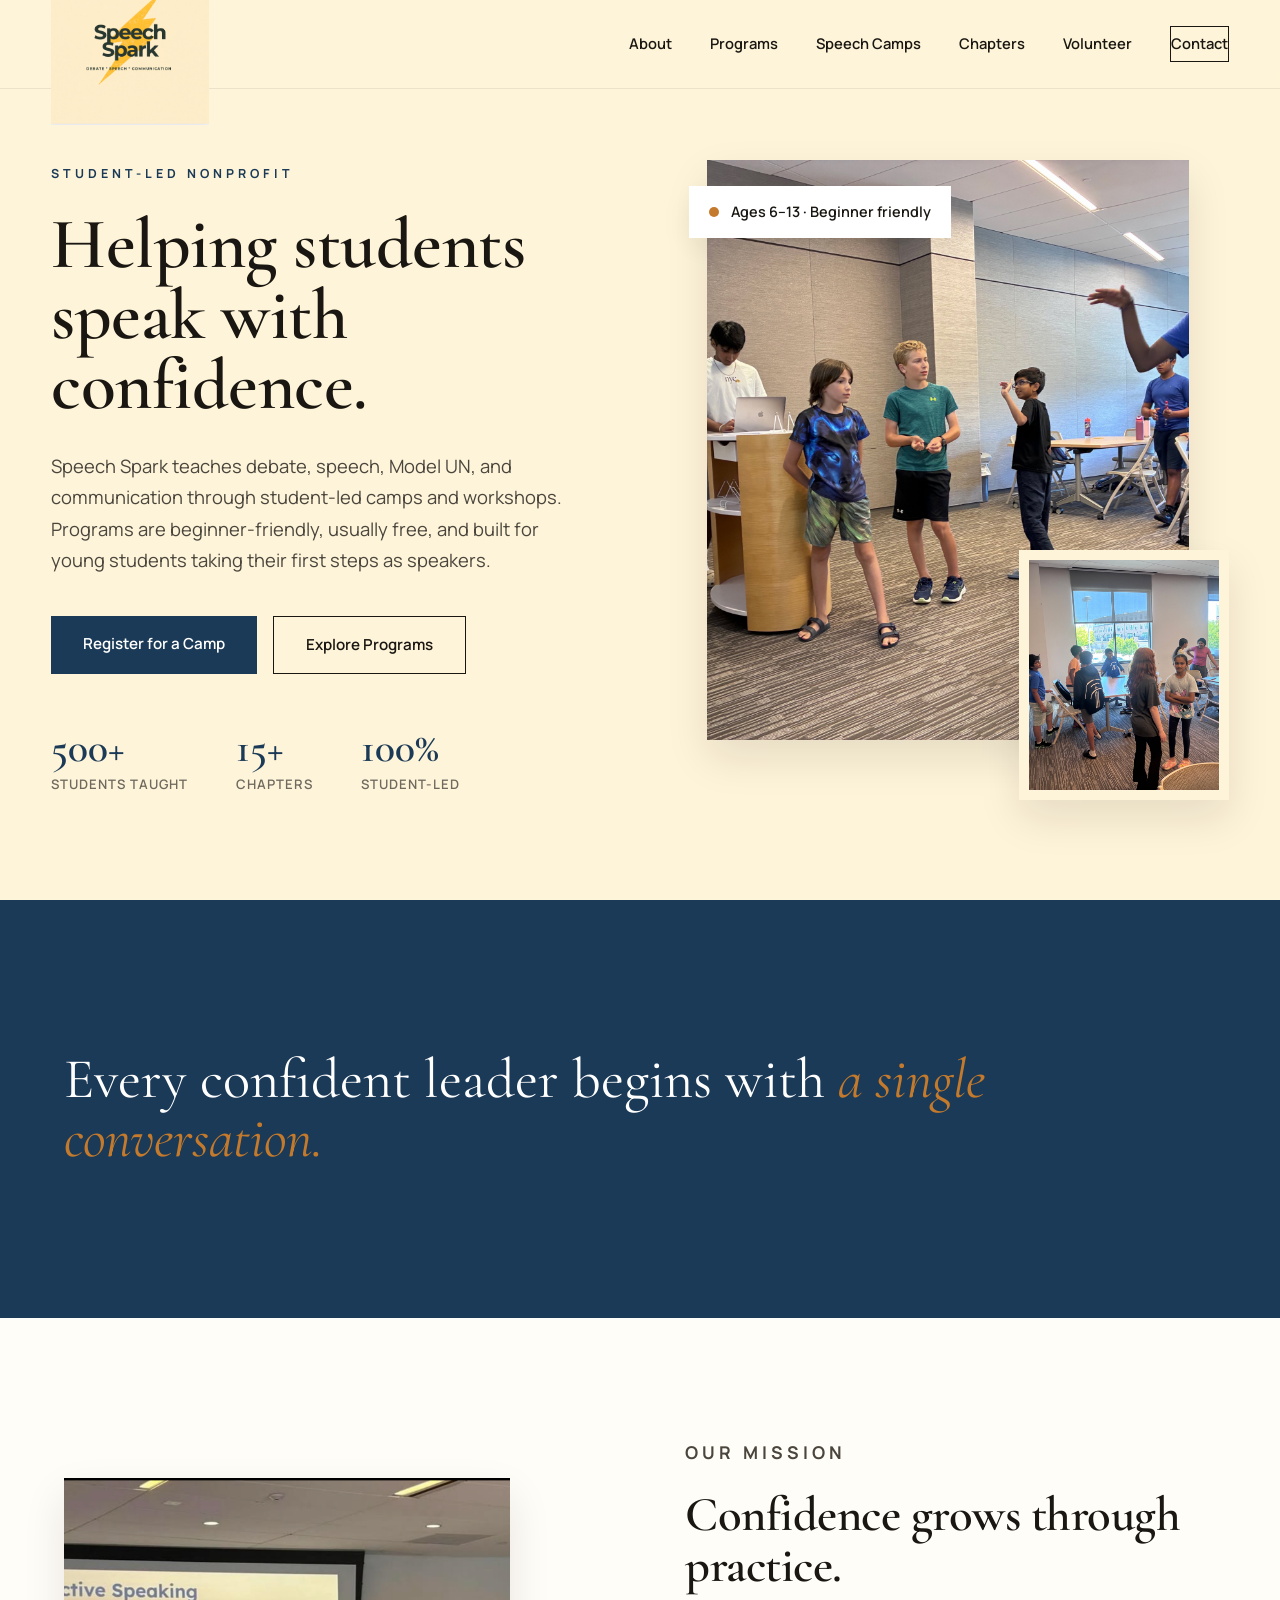
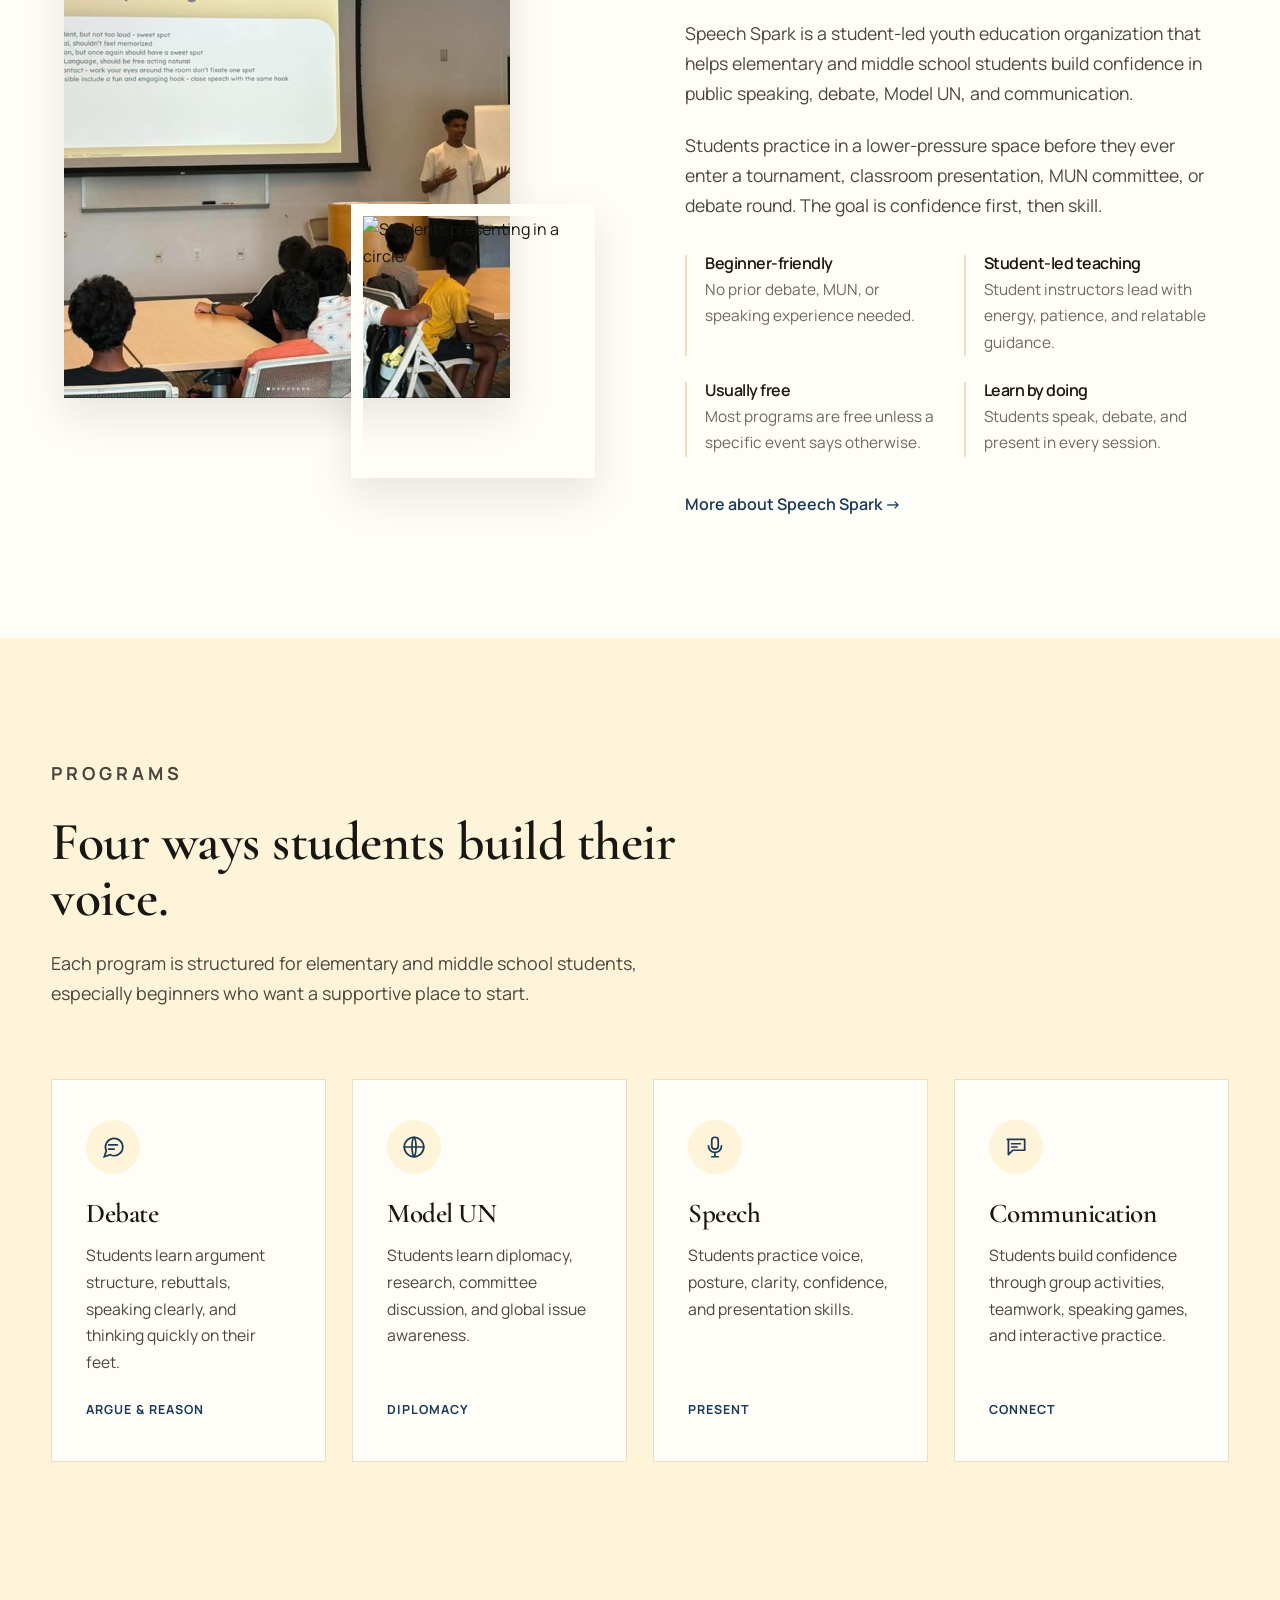
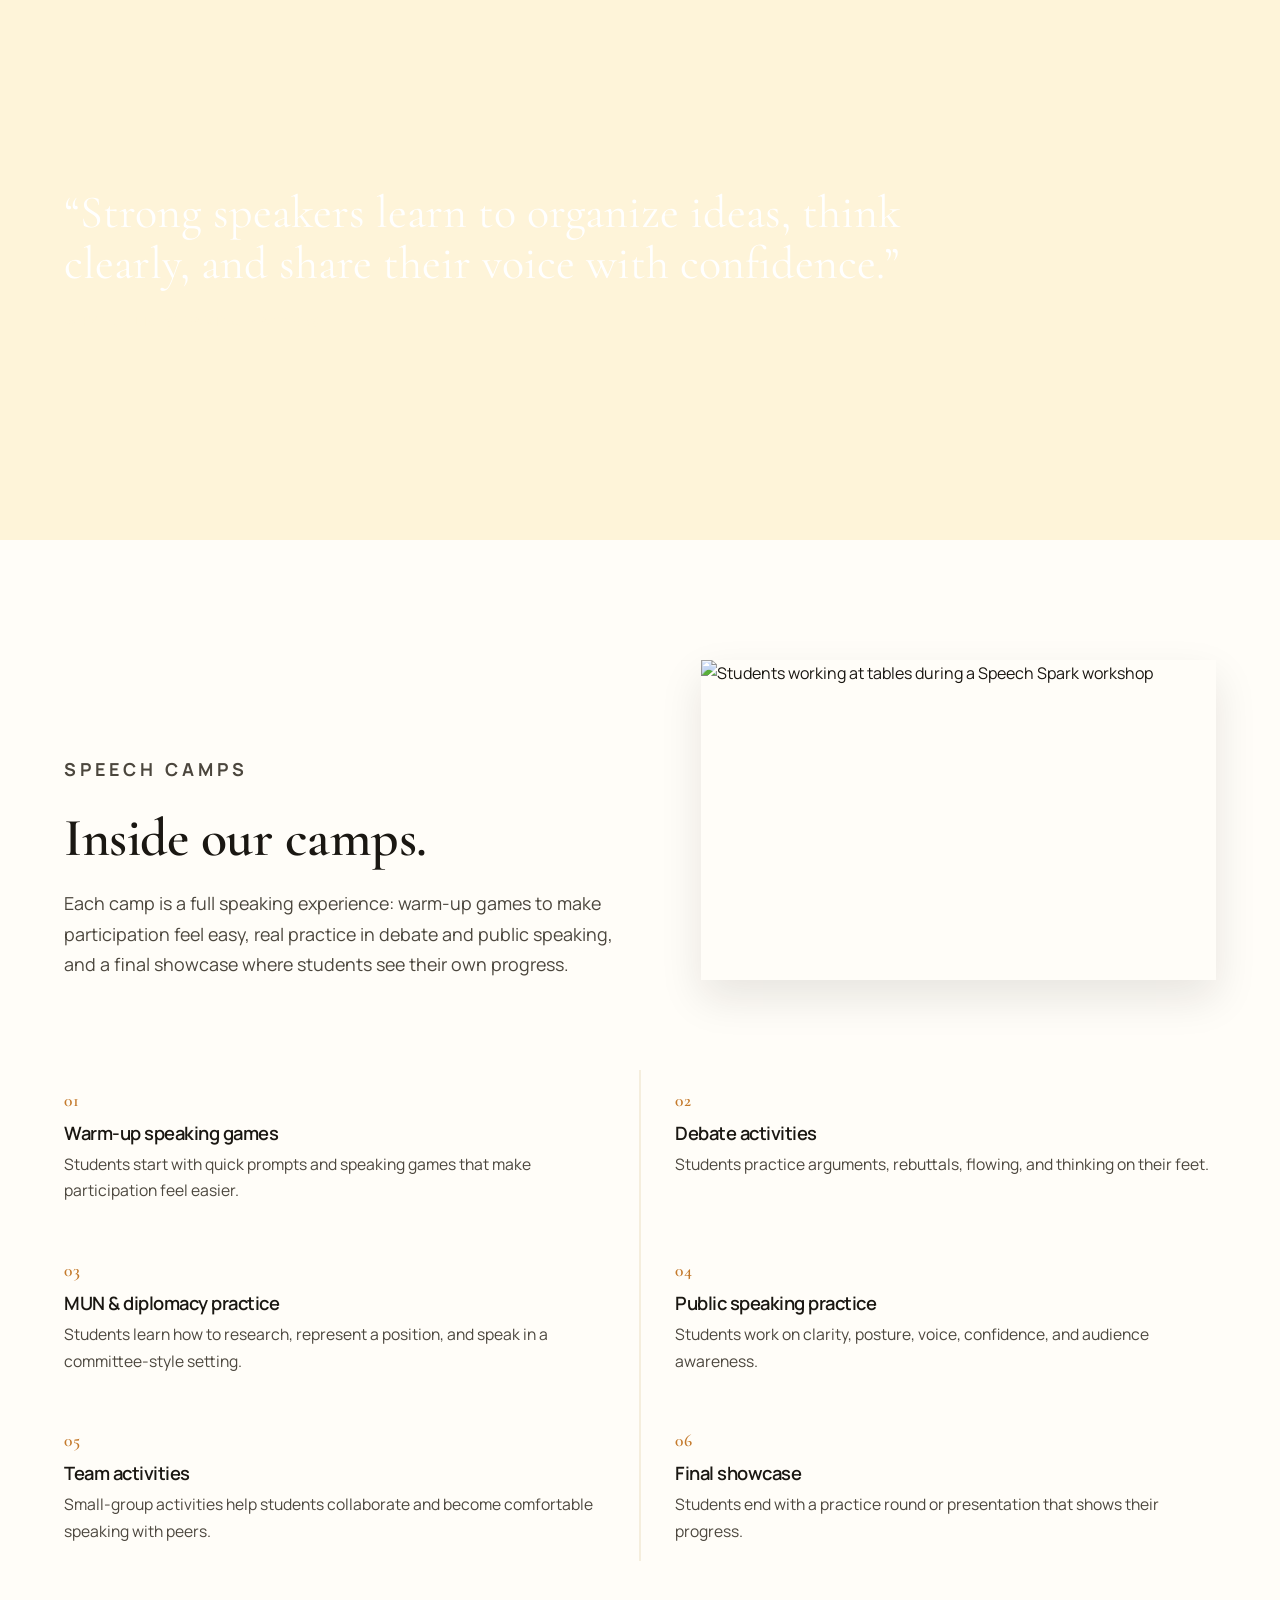
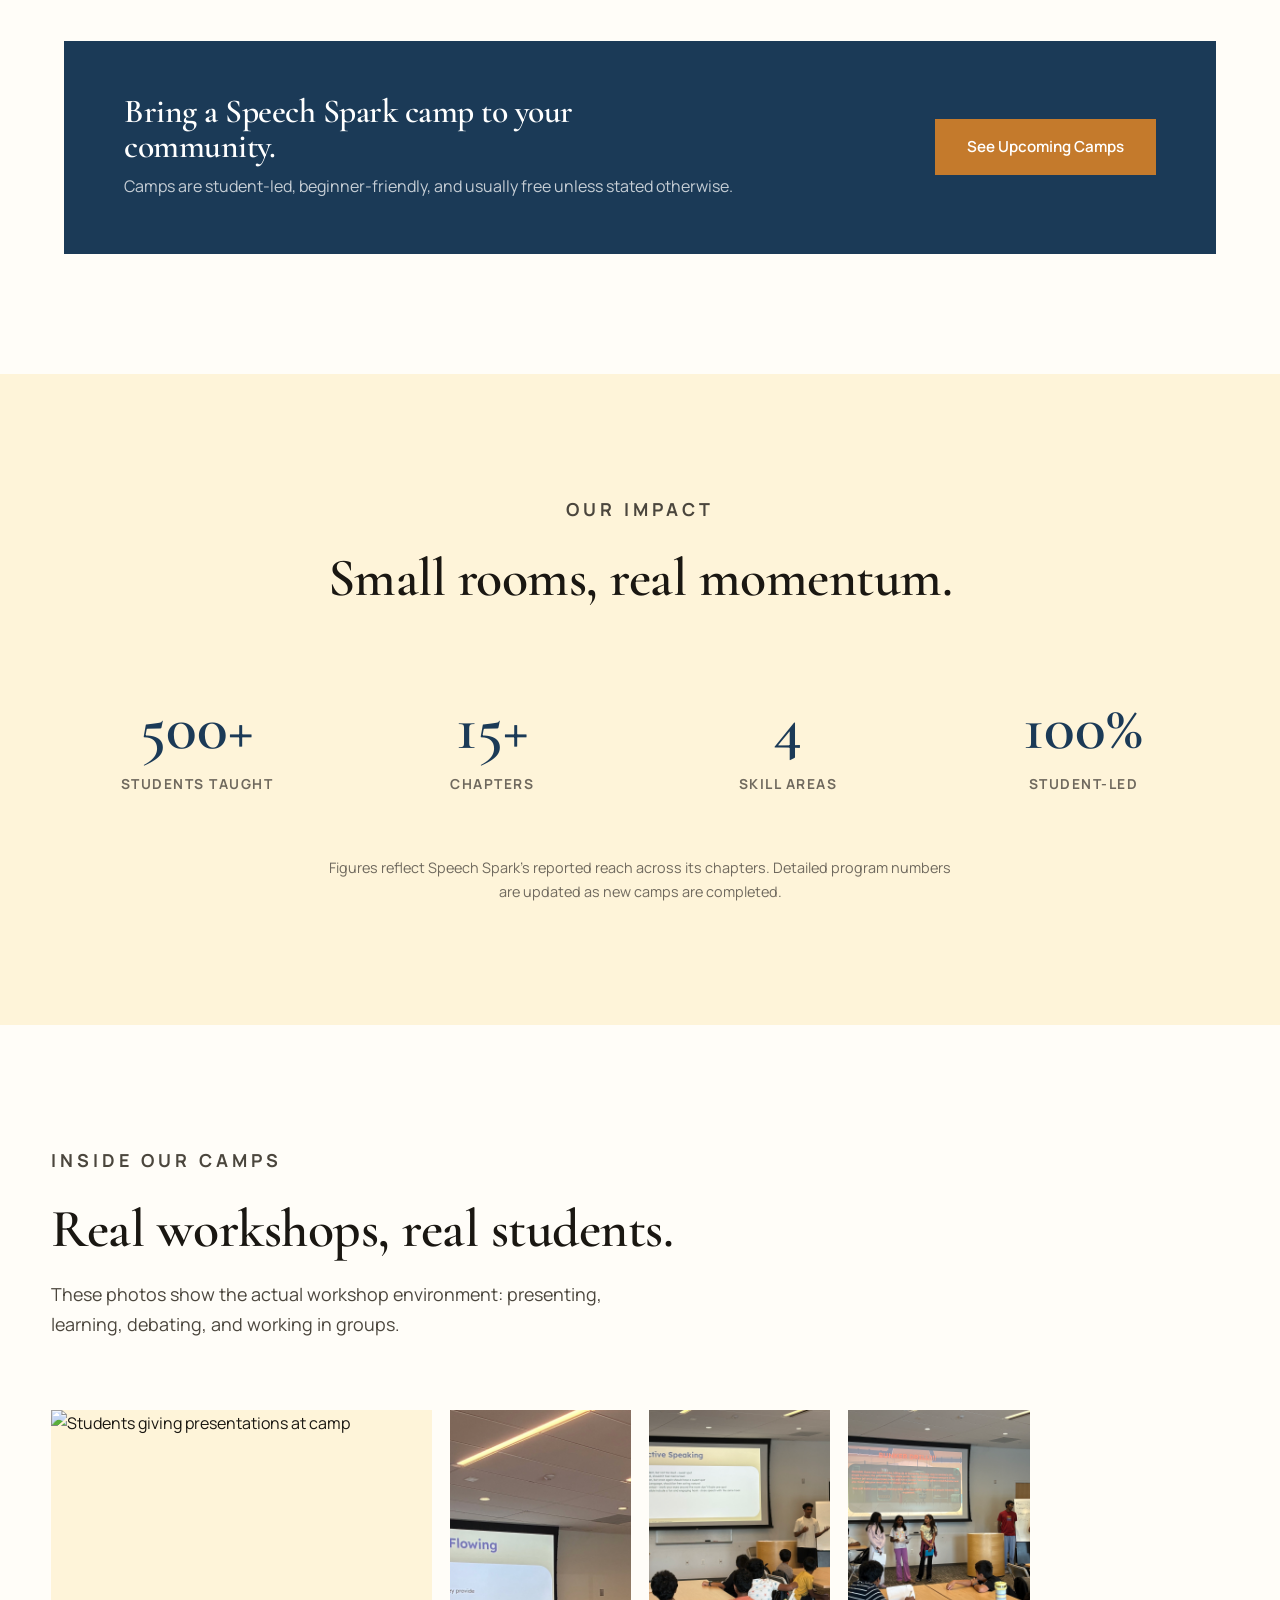
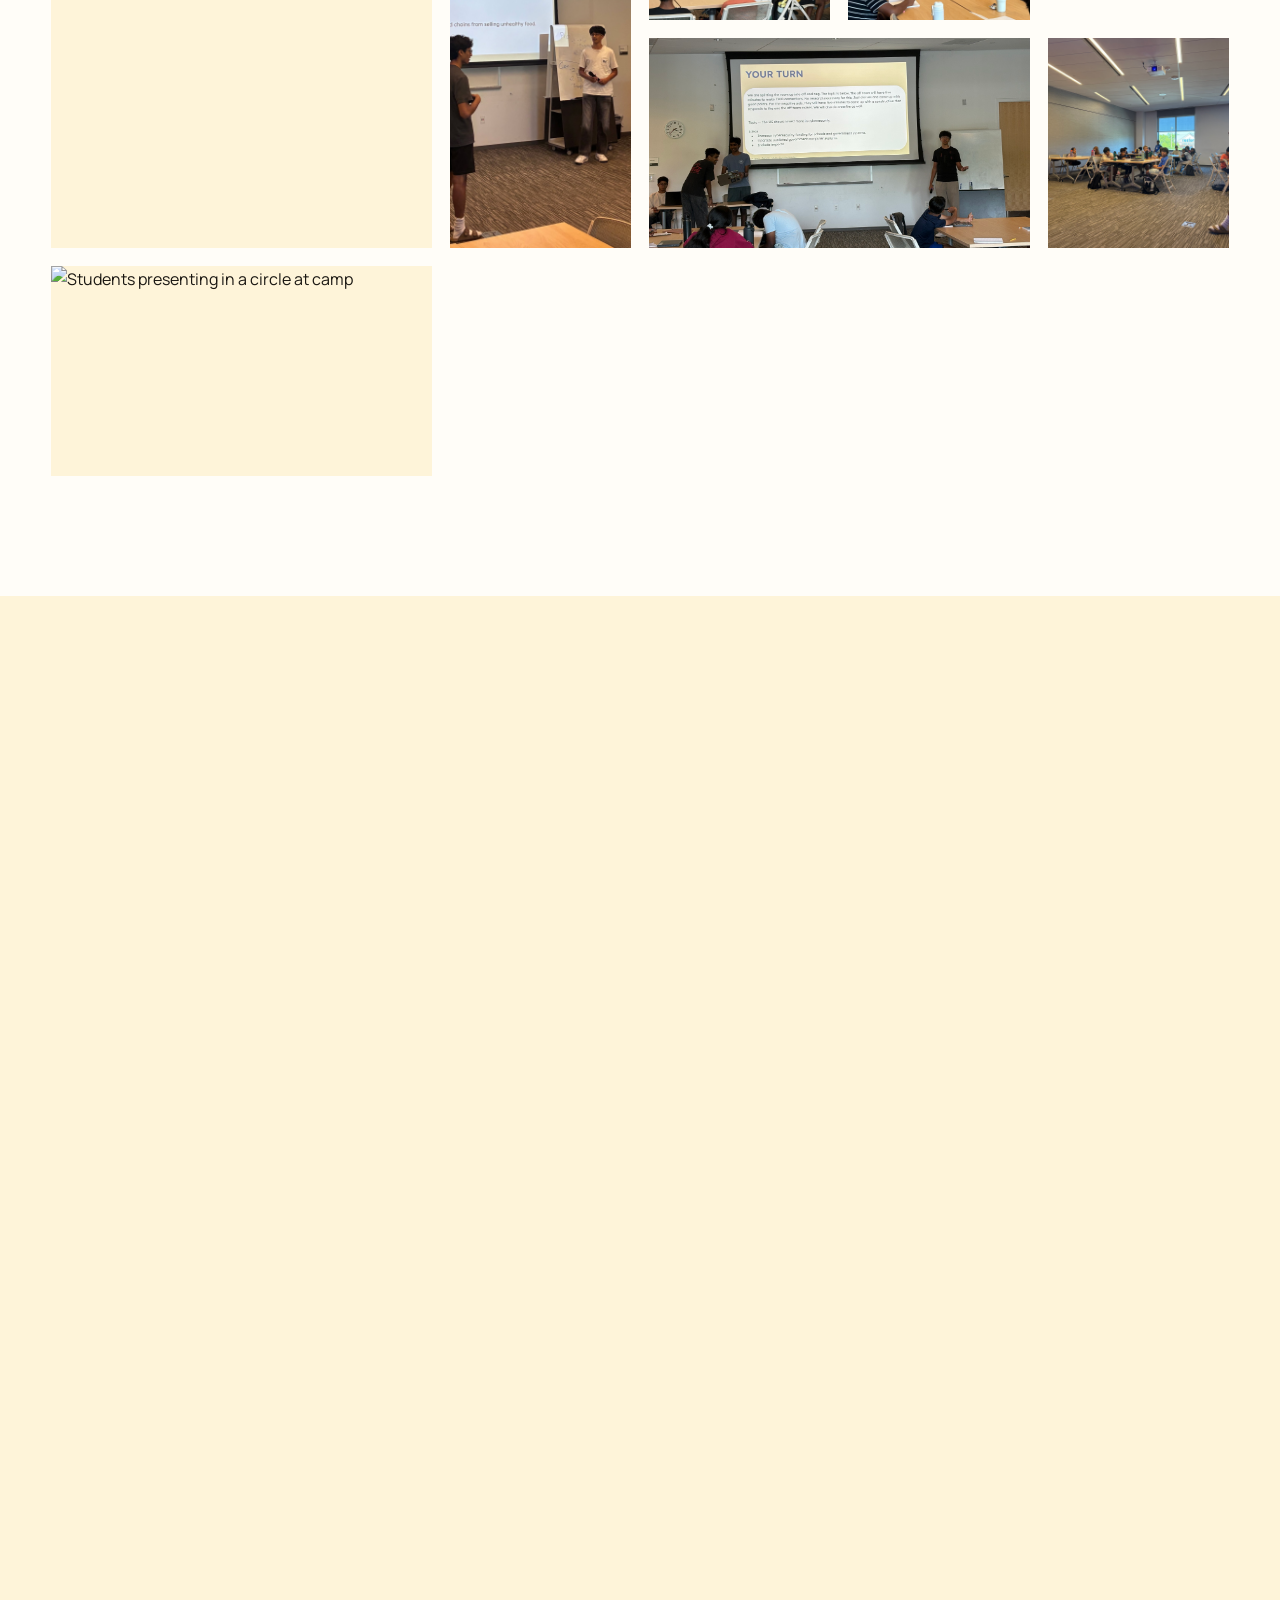
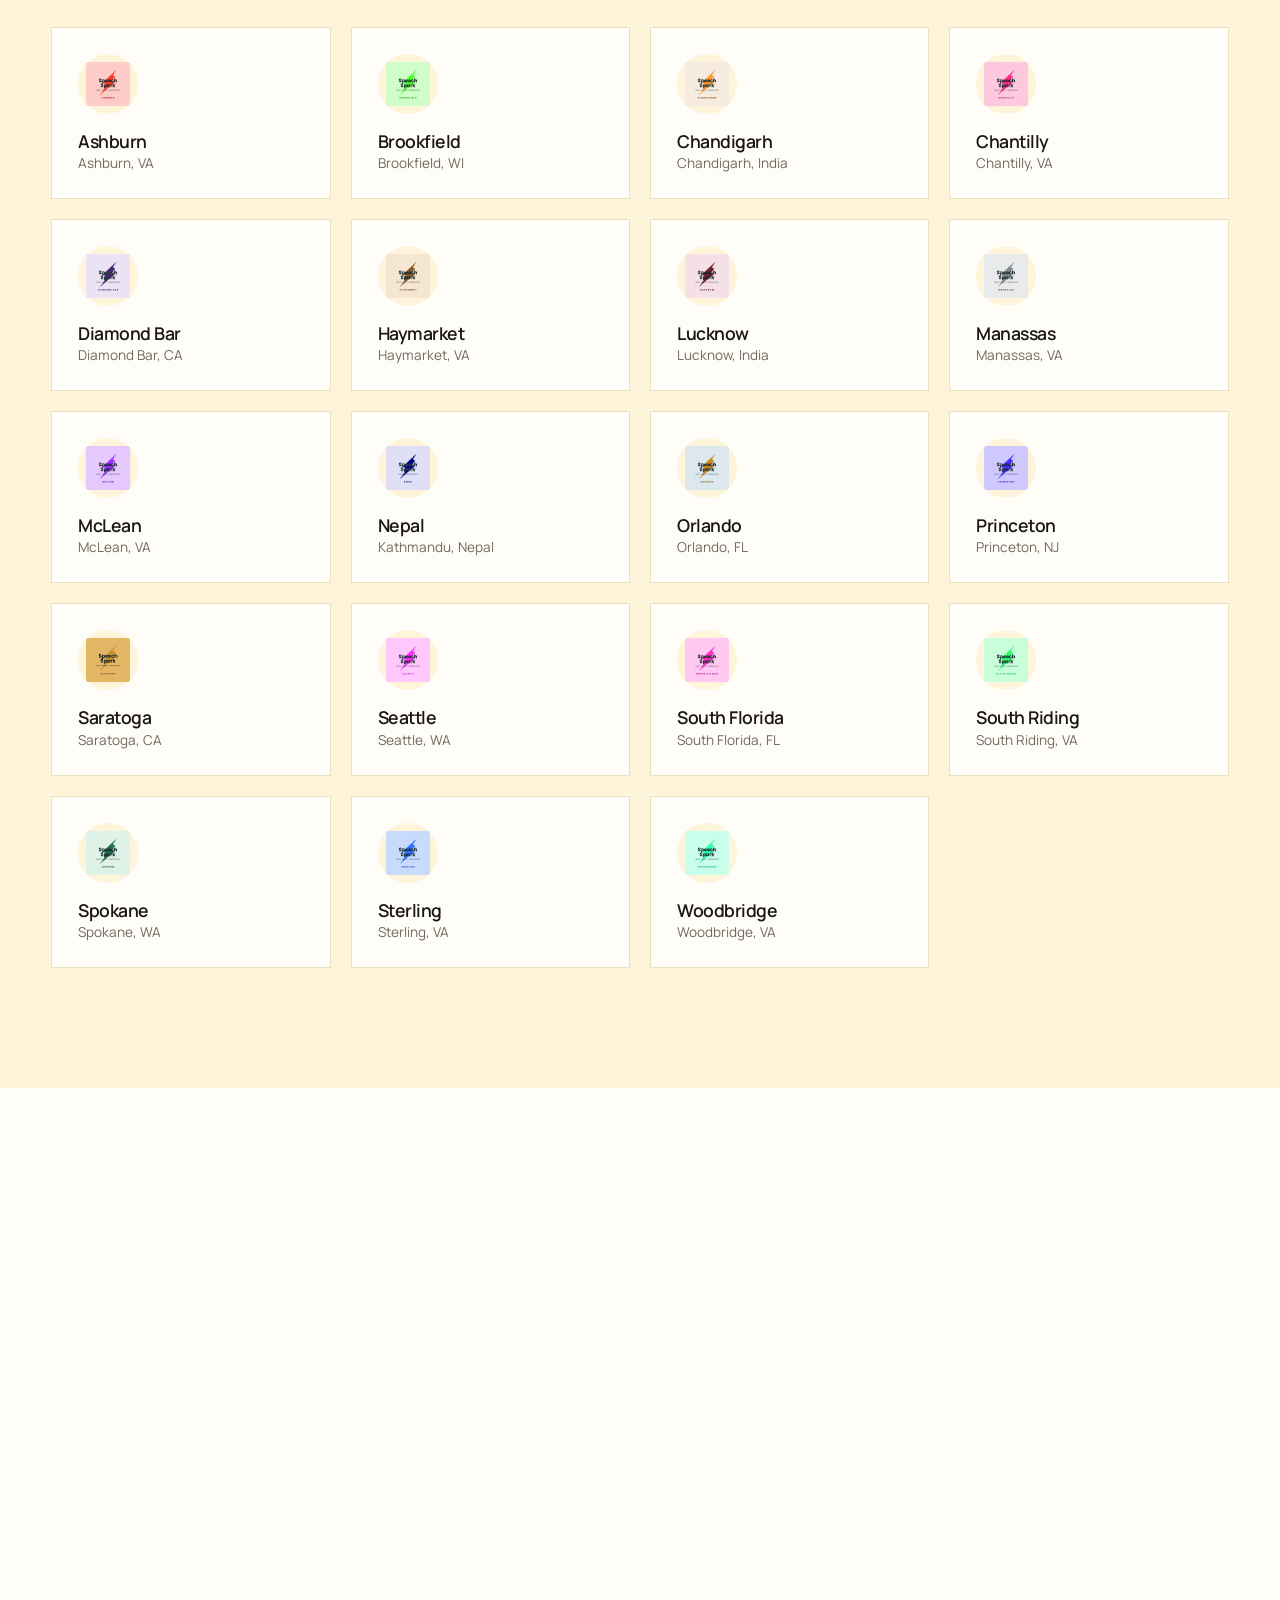
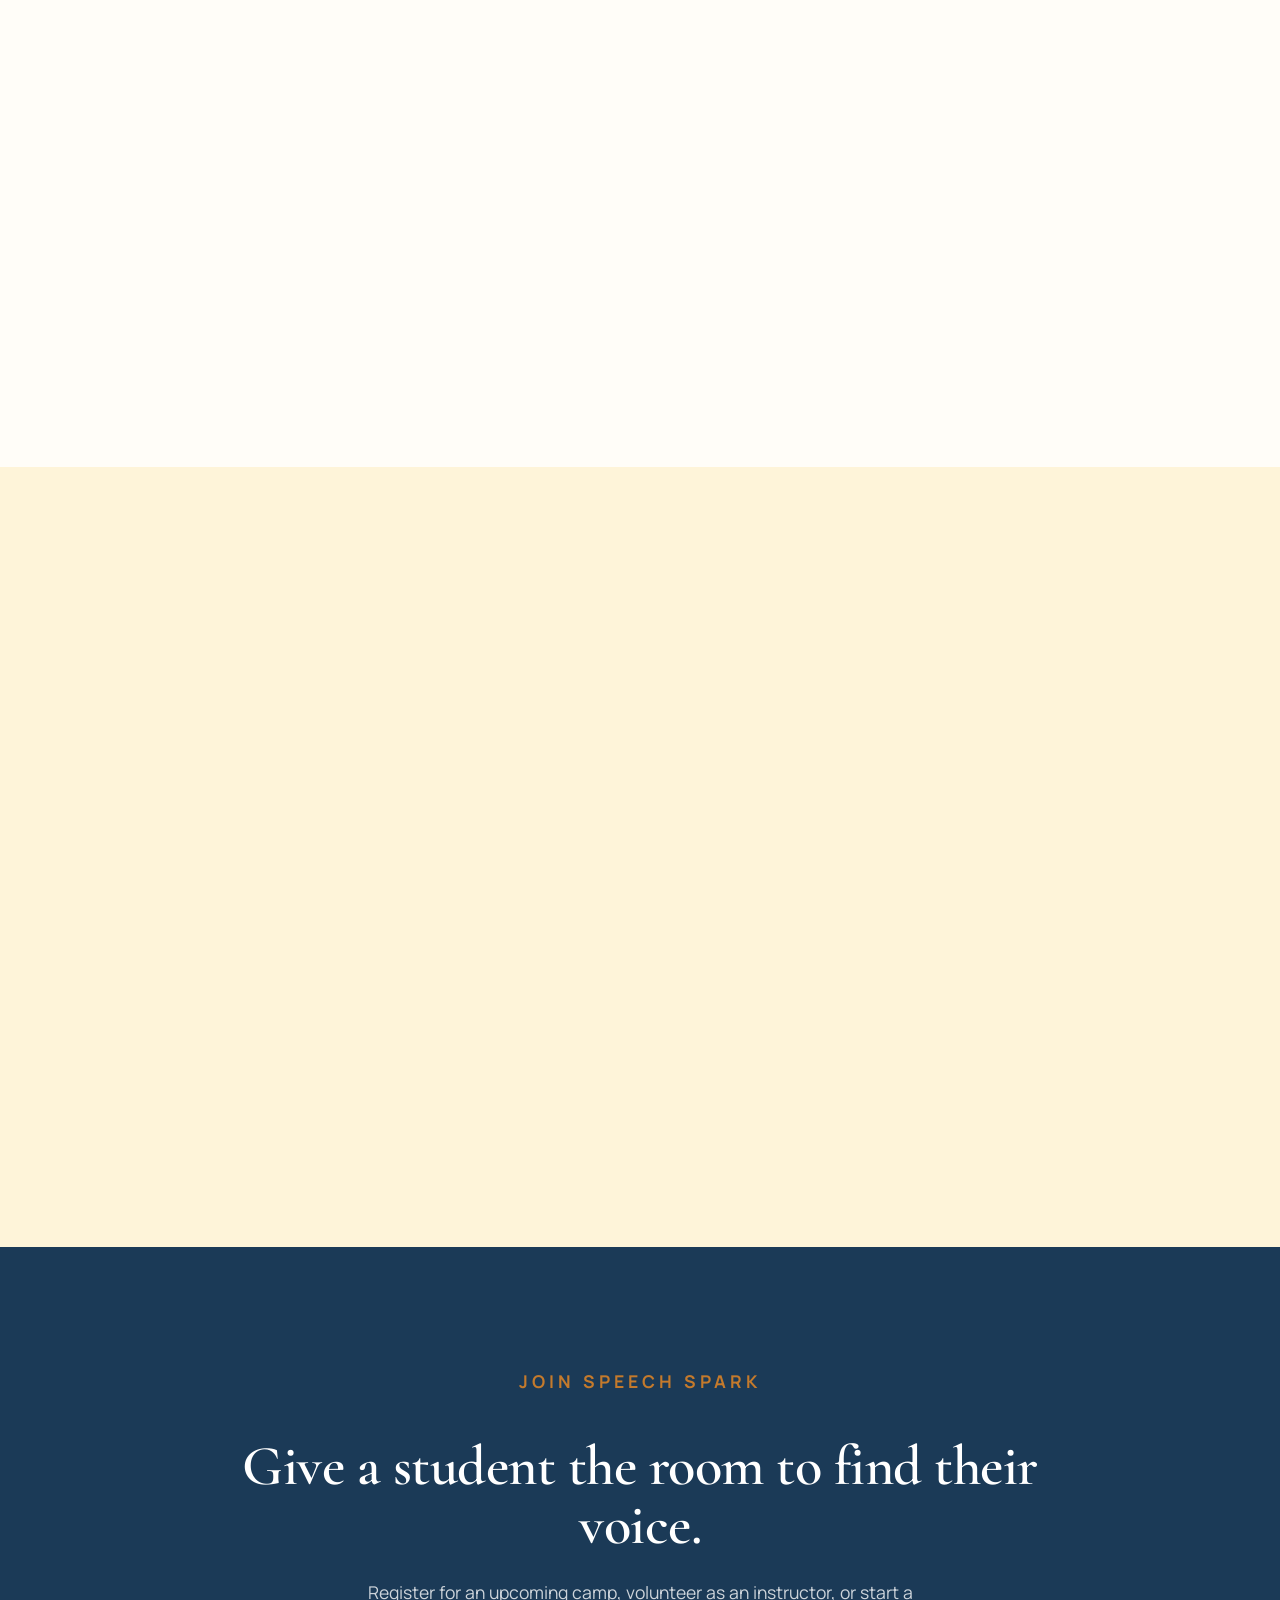
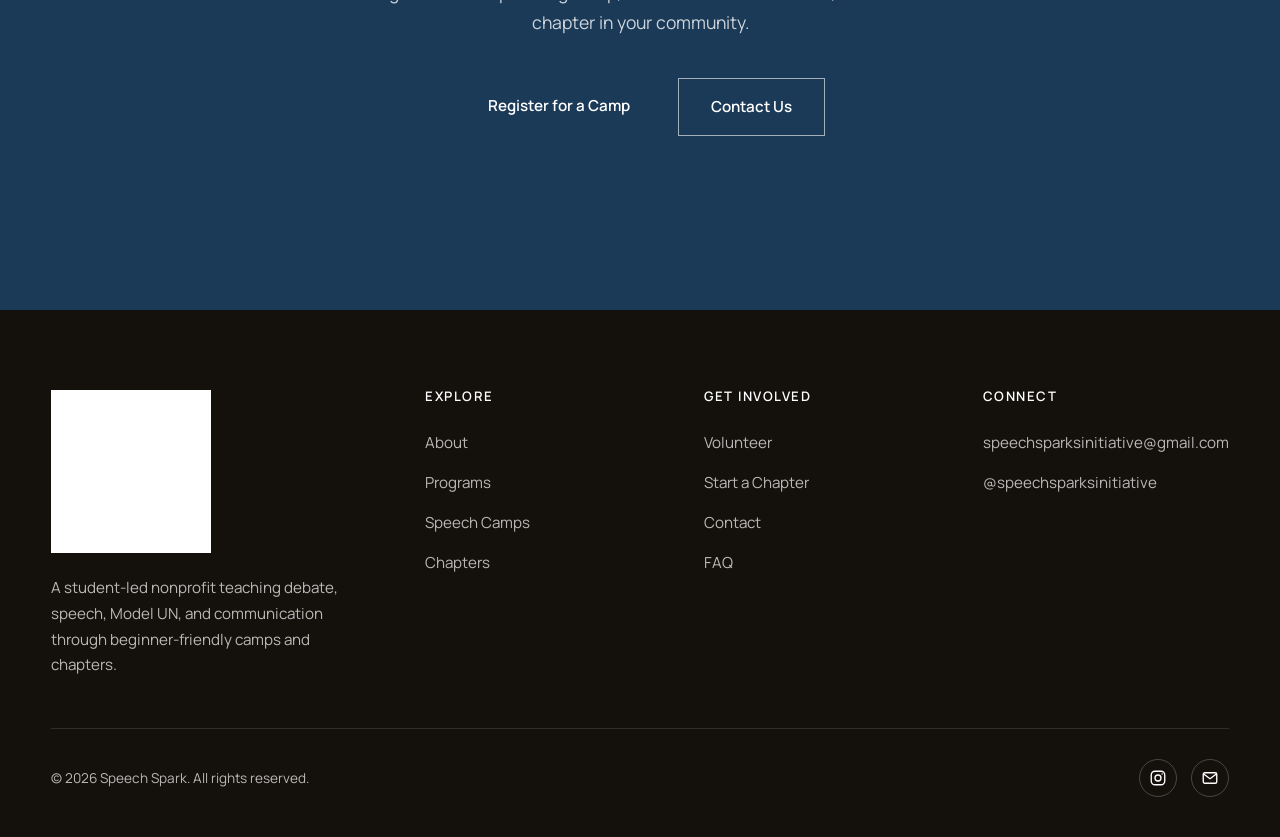
==== index.html @ 8a44ba1e "First Iteration of Website" ====
<!DOCTYPE html>
<html lang="en">
<head>
    <meta charset="UTF-8">
    <meta name="viewport" content="width=device-width, initial-scale=1.0">
    <title>Speech Spark — Helping Students Speak With Confidence</title>
    <meta name="description" content="Speech Spark is a student-led nonprofit teaching debate, speech, Model UN, and communication to young students through beginner-friendly camps, workshops, and chapters.">
    <meta name="theme-color" content="#fef4d9">

    <meta property="og:title" content="Speech Spark">
    <meta property="og:description" content="Student-led camps, workshops, and chapters helping students speak with confidence.">
    <meta property="og:type" content="website">

    <link rel="preconnect" href="https://fonts.googleapis.com">
    <link rel="preconnect" href="https://fonts.gstatic.com" crossorigin>
    <link href="https://fonts.googleapis.com/css2?family=Manrope:wght@300;400;500;600;700;800&family=Cormorant+Garamond:ital,wght@0,500;0,600;0,700;1,500;1,600&display=swap" rel="stylesheet">

    <link rel="stylesheet" href="css/style.css">
    <link rel="stylesheet" href="css/animations.css">
    <link rel="stylesheet" href="css/responsive.css">
</head>
<body id="top">

    <a href="#main" class="skip-link">Skip to content</a>

    <header class="navbar">
        <div class="wrapper">
            <a href="index.html" class="logo" aria-label="Speech Spark home">
                <img src="assets/logos/Main.png" alt="Speech Spark">
            </a>
            <button class="nav-toggle" aria-label="Open menu" aria-expanded="false" aria-controls="primary-nav">
                <span></span>
            </button>
            <nav class="nav-links" id="primary-nav" aria-label="Primary">
                <a href="about.html">About</a>
                <a href="programs.html">Programs</a>
                <a href="camps.html">Speech Camps</a>
                <a href="chapters.html">Chapters</a>
                <a href="volunteer.html">Volunteer</a>
                <a href="contact.html" class="nav-button">Contact</a>
            </nav>
        </div>
    </header>

    <main id="main">

    <!-- Hero -->
    <section class="hero">
        <div class="hero-left">
            <p class="eyebrow">Student-Led Nonprofit</p>
            <h1>Helping students speak with confidence.</h1>
            <p class="hero-description">
                Speech Spark teaches debate, speech, Model UN, and communication
                through student-led camps and workshops. Programs are beginner-friendly,
                usually free, and built for young students taking their first steps as speakers.
            </p>
            <div class="hero-buttons">
                <a href="camps.html" class="primary-button">Register for a Camp</a>
                <a href="programs.html" class="secondary-button">Explore Programs</a>
            </div>
            <div class="hero-stats">
                <div class="stat"><strong>500+</strong><span>Students Taught</span></div>
                <div class="stat"><strong>15+</strong><span>Chapters</span></div>
                <div class="stat"><strong>100%</strong><span>Student-Led</span></div>
            </div>
        </div>
        <div class="hero-right">
            <div class="hero-photo-main image-reveal">
                <img src="assets/photos/new-camp-speaking.jpg" alt="A Speech Spark student speaking during a workshop" width="700" height="640">
            </div>
            <div class="hero-photo-sub image-reveal">
                <img src="assets/photos/new-camp-group.jpg" alt="Students working together at a Speech Spark camp" width="210" height="250">
            </div>
            <div class="hero-badge">
                <span class="dot" aria-hidden="true"></span>
                Ages 6&ndash;13 &middot; Beginner friendly
            </div>
        </div>
    </section>

    <!-- Statement band -->
    <section class="statement">
        <div class="wrapper">
            <p>Every confident leader begins with <span class="accent">a single conversation.</span></p>
        </div>
    </section>

    <!-- Mission -->
    <section class="mission">
        <div class="wrapper mission-container">
            <div class="mission-images slide-left">
                <div class="mission-main-image image-reveal">
                    <img src="assets/photos/instructor-teaching.png" alt="A student instructor guiding a speaking activity" width="600" height="520">
                </div>
                <div class="mission-small-image image-reveal">
                    <img src="assets/photos/camp-presenting-circle.png" alt="Students presenting in a circle" width="300" height="250">
                </div>
            </div>
            <div class="mission-content slide-right">
                <p class="eyebrow">Our Mission</p>
                <h2>Confidence grows through practice.</h2>
                <p>
                    Speech Spark is a student-led youth education organization that helps
                    elementary and middle school students build confidence in public speaking,
                    debate, Model UN, and communication.
                </p>
                <p>
                    Students practice in a lower-pressure space before they ever enter a
                    tournament, classroom presentation, MUN committee, or debate round.
                    The goal is confidence first, then skill.
                </p>
                <div class="mission-values">
                    <div class="value">
                        <h4>Beginner-friendly</h4>
                        <p>No prior debate, MUN, or speaking experience needed.</p>
                    </div>
                    <div class="value">
                        <h4>Student-led teaching</h4>
                        <p>Student instructors lead with energy, patience, and relatable guidance.</p>
                    </div>
                    <div class="value">
                        <h4>Usually free</h4>
                        <p>Most programs are free unless a specific event says otherwise.</p>
                    </div>
                    <div class="value">
                        <h4>Learn by doing</h4>
                        <p>Students speak, debate, and present in every session.</p>
                    </div>
                </div>
                <a href="about.html" class="text-link">More about Speech Spark</a>
            </div>
        </div>
    </section>

    <!-- Programs -->
    <section class="programs">
        <div class="wrapper wide">
            <div class="section-head reveal">
                <p class="eyebrow">Programs</p>
                <h2>Four ways students build their voice.</h2>
                <p>Each program is structured for elementary and middle school students, especially beginners who want a supportive place to start.</p>
            </div>
            <div class="programs-grid stagger">
                <article class="program-card">
                    <div class="icon" aria-hidden="true">
                        <svg viewBox="0 0 24 24" fill="none" stroke="currentColor" stroke-width="1.6"><path d="M8 10h8M8 14h5" stroke-linecap="round"/><path d="M21 12a8 8 0 0 1-11.5 7.2L4 21l1.8-5.5A8 8 0 1 1 21 12Z"/></svg>
                    </div>
                    <h3>Debate</h3>
                    <p>Students learn argument structure, rebuttals, speaking clearly, and thinking quickly on their feet.</p>
                    <span class="tag">Argue &amp; reason</span>
                </article>
                <article class="program-card">
                    <div class="icon" aria-hidden="true">
                        <svg viewBox="0 0 24 24" fill="none" stroke="currentColor" stroke-width="1.6"><circle cx="12" cy="12" r="9"/><path d="M3 12h18M12 3c2.5 2.5 2.5 15 0 18M12 3c-2.5 2.5-2.5 15 0 18" stroke-linecap="round"/></svg>
                    </div>
                    <h3>Model UN</h3>
                    <p>Students learn diplomacy, research, committee discussion, and global issue awareness.</p>
                    <span class="tag">Diplomacy</span>
                </article>
                <article class="program-card">
                    <div class="icon" aria-hidden="true">
                        <svg viewBox="0 0 24 24" fill="none" stroke="currentColor" stroke-width="1.6"><path d="M12 3a3 3 0 0 1 3 3v5a3 3 0 0 1-6 0V6a3 3 0 0 1 3-3Z"/><path d="M6 11a6 6 0 0 0 12 0M12 17v4M9 21h6" stroke-linecap="round"/></svg>
                    </div>
                    <h3>Speech</h3>
                    <p>Students practice voice, posture, clarity, confidence, and presentation skills.</p>
                    <span class="tag">Present</span>
                </article>
                <article class="program-card">
                    <div class="icon" aria-hidden="true">
                        <svg viewBox="0 0 24 24" fill="none" stroke="currentColor" stroke-width="1.6"><path d="M4 5h16v10H9l-4 4V5Z" stroke-linejoin="round"/><path d="M8 9h8M8 12h5" stroke-linecap="round"/></svg>
                    </div>
                    <h3>Communication</h3>
                    <p>Students build confidence through group activities, teamwork, speaking games, and interactive practice.</p>
                    <span class="tag">Connect</span>
                </article>
            </div>
        </div>
    </section>

    <!-- Photo break -->
    <section class="photo-break">
        <div class="wrapper">
            <div class="quote reveal">
                <p>&ldquo;Strong speakers learn to organize ideas, think clearly, and share their voice with confidence.&rdquo;</p>
                <span>Why public speaking matters</span>
            </div>
        </div>
    </section>

    <!-- Camps -->
    <section class="camps">
        <div class="wrapper">
            <div class="camps-intro">
                <div class="lead reveal">
                    <p class="eyebrow">Speech Camps</p>
                    <h2>Inside our camps.</h2>
                    <p>Each camp is a full speaking experience: warm-up games to make participation feel easy, real practice in debate and public speaking, and a final showcase where students see their own progress.</p>
                </div>
                <div class="camp-photo image-reveal">
                    <img src="assets/photos/camp-workshop-tables.png" alt="Students working at tables during a Speech Spark workshop" width="600" height="320">
                </div>
            </div>

            <div class="timeline stagger">
                <div class="timeline-step">
                    <span class="num">01</span>
                    <h4>Warm-up speaking games</h4>
                    <p>Students start with quick prompts and speaking games that make participation feel easier.</p>
                </div>
                <div class="timeline-step">
                    <span class="num">02</span>
                    <h4>Debate activities</h4>
                    <p>Students practice arguments, rebuttals, flowing, and thinking on their feet.</p>
                </div>
                <div class="timeline-step">
                    <span class="num">03</span>
                    <h4>MUN &amp; diplomacy practice</h4>
                    <p>Students learn how to research, represent a position, and speak in a committee-style setting.</p>
                </div>
                <div class="timeline-step">
                    <span class="num">04</span>
                    <h4>Public speaking practice</h4>
                    <p>Students work on clarity, posture, voice, confidence, and audience awareness.</p>
                </div>
                <div class="timeline-step">
                    <span class="num">05</span>
                    <h4>Team activities</h4>
                    <p>Small-group activities help students collaborate and become comfortable speaking with peers.</p>
                </div>
                <div class="timeline-step">
                    <span class="num">06</span>
                    <h4>Final showcase</h4>
                    <p>Students end with a practice round or presentation that shows their progress.</p>
                </div>
            </div>

            <div class="camps-cta reveal">
                <div>
                    <h3>Bring a Speech Spark camp to your community.</h3>
                    <p>Camps are student-led, beginner-friendly, and usually free unless stated otherwise.</p>
                </div>
                <a href="camps.html" class="primary-button">See Upcoming Camps</a>
            </div>
        </div>
    </section>

    <!-- Impact -->
    <section class="impact">
        <div class="wrapper">
            <div class="section-head center reveal">
                <p class="eyebrow">Our Impact</p>
                <h2>Small rooms, real momentum.</h2>
            </div>
            <div class="impact-grid stagger">
                <div class="impact-stat">
                    <div class="num" data-count="500" data-suffix="+">0</div>
                    <div class="label">Students Taught</div>
                </div>
                <div class="impact-stat">
                    <div class="num" data-count="15" data-suffix="+">0</div>
                    <div class="label">Chapters</div>
                </div>
                <div class="impact-stat">
                    <div class="num" data-count="4">0</div>
                    <div class="label">Skill Areas</div>
                </div>
                <div class="impact-stat">
                    <div class="num" data-count="100" data-suffix="%">0</div>
                    <div class="label">Student-Led</div>
                </div>
            </div>
            <p class="impact-note reveal">Figures reflect Speech Spark's reported reach across its chapters. Detailed program numbers are updated as new camps are completed.</p>
        </div>
    </section>

    <!-- Gallery -->
    <section class="gallery">
        <div class="wrapper wide">
            <div class="section-head reveal">
                <p class="eyebrow">Inside Our Camps</p>
                <h2>Real workshops, real students.</h2>
                <p>These photos show the actual workshop environment: presenting, learning, debating, and working in groups.</p>
            </div>
            <div class="gallery-grid" id="gallery-grid">
                <figure class="gallery-item g-big" data-full="assets/photos/student-presentations.png">
                    <img src="assets/photos/student-presentations.png" alt="Students giving presentations at camp">
                    <figcaption>Public speaking practice</figcaption>
                </figure>
                <figure class="gallery-item g-tall" data-full="assets/photos/new-camp-debate.jpg">
                    <img src="assets/photos/new-camp-debate.jpg" alt="Students practicing debate">
                    <figcaption>Debate activities</figcaption>
                </figure>
                <figure class="gallery-item" data-full="assets/photos/camp-photo-3682.jpg">
                    <img src="assets/photos/camp-photo-3682.jpg" alt="Students participating in a camp activity">
                    <figcaption>Warm-up games</figcaption>
                </figure>
                <figure class="gallery-item" data-full="assets/photos/camp-photo-3689.jpg">
                    <img src="assets/photos/camp-photo-3689.jpg" alt="Students collaborating during a workshop">
                    <figcaption>Team activities</figcaption>
                </figure>
                <figure class="gallery-item g-wide" data-full="assets/photos/camp-photo-3696.jpg">
                    <img src="assets/photos/camp-photo-3696.jpg" alt="Students listening and preparing in a classroom">
                    <figcaption>Instructor feedback</figcaption>
                </figure>
                <figure class="gallery-item" data-full="assets/photos/camp-photo-3710.jpg">
                    <img src="assets/photos/camp-photo-3710.jpg" alt="Students practicing speaking during camp">
                    <figcaption>Speaking practice</figcaption>
                </figure>
                <figure class="gallery-item g-wide" data-full="assets/photos/camp-presenting-circle.png">
                    <img src="assets/photos/camp-presenting-circle.png" alt="Students presenting in a circle at camp">
                    <figcaption>Final showcase</figcaption>
                </figure>
            </div>
        </div>
    </section>

    <!-- Chapters -->
    <section class="chapters">
        <div class="wrapper wide">
            <div class="section-head reveal">
                <p class="eyebrow">Chapters</p>
                <h2>Local chapters, shared mission.</h2>
                <p>Each Speech Spark chapter has its own local color while staying connected to the same core program. Explore the map, then browse the full directory.</p>
            </div>

            <div class="chapters-map-wrap reveal">
                <div class="map-panel" id="map-panel" aria-label="Map of Speech Spark chapters across the United States">
                    <!-- US map + markers injected by chapters.js -->
                    <div class="map-legend"><span class="dot" aria-hidden="true"></span> Select a marker to view chapter details</div>
                </div>
                <div class="chapter-detail" id="chapter-detail" aria-live="polite">
                    <p class="cd-hint">Select a chapter on the map to see its details, or browse the directory below. International chapters are listed in the directory.</p>
                </div>
            </div>

            <div class="directory-controls reveal">
                <div class="directory-search">
                    <svg viewBox="0 0 24 24" fill="none" stroke="currentColor" stroke-width="1.8" aria-hidden="true"><circle cx="11" cy="11" r="7"/><path d="m20 20-3-3" stroke-linecap="round"/></svg>
                    <input type="search" id="chapter-search" placeholder="Search chapters or cities..." aria-label="Search chapters">
                </div>
                <select id="chapter-state" aria-label="Filter by state or region">
                    <option value="">All locations</option>
                </select>
                <select id="chapter-sort" aria-label="Sort chapters">
                    <option value="az">Sort: A–Z</option>
                    <option value="za">Sort: Z–A</option>
                    <option value="state">Sort: By state</option>
                </select>
                <span class="directory-count" id="chapter-count"></span>
            </div>

            <div class="directory-grid" id="chapter-directory"></div>
        </div>
    </section>

    <!-- Volunteer -->
    <section class="volunteer">
        <div class="wrapper">
            <div class="volunteer-container">
                <div class="volunteer-photos slide-left">
                    <div class="vp tall image-reveal"><img src="assets/photos/instructor-teaching.png" alt="A volunteer instructor helping students"></div>
                    <div class="vp image-reveal"><img src="assets/photos/new-camp-group.jpg" alt="Students working with a mentor"></div>
                    <div class="vp image-reveal"><img src="assets/photos/camp-workshop-tables.png" alt="A small group activity led by a student volunteer"></div>
                </div>
                <div class="volunteer-content slide-right">
                    <p class="eyebrow">Get Involved</p>
                    <h2>Lead, mentor, or start a chapter.</h2>
                    <p>Speech Spark is built and taught by students. There is a role for every kind of volunteer, whether you want to teach, help run an event, or launch a chapter in your own community.</p>
                    <ul class="volunteer-list">
                        <li>
                            <svg viewBox="0 0 24 24" fill="none" stroke="currentColor" stroke-width="1.8" aria-hidden="true"><path d="M20 6 9 17l-5-5" stroke-linecap="round" stroke-linejoin="round"/></svg>
                            <div><strong>Student instructor</strong><span>Lead speaking games, coach practice rounds, and give supportive feedback.</span></div>
                        </li>
                        <li>
                            <svg viewBox="0 0 24 24" fill="none" stroke="currentColor" stroke-width="1.8" aria-hidden="true"><path d="M20 6 9 17l-5-5" stroke-linecap="round" stroke-linejoin="round"/></svg>
                            <div><strong>Event volunteer</strong><span>Help set up camps, welcome families, and keep sessions running smoothly.</span></div>
                        </li>
                        <li>
                            <svg viewBox="0 0 24 24" fill="none" stroke="currentColor" stroke-width="1.8" aria-hidden="true"><path d="M20 6 9 17l-5-5" stroke-linecap="round" stroke-linejoin="round"/></svg>
                            <div><strong>Chapter founder</strong><span>Bring Speech Spark to your area with support from the wider team.</span></div>
                        </li>
                    </ul>
                    <div class="hero-buttons">
                        <a href="https://docs.google.com/forms/d/e/1FAIpQLSd--zFzzUYnIgWUZeGVBupkKX0qBzTiGZEEfWgyRt3ukHwYlg/viewform" class="primary-button" target="_blank" rel="noopener">Start a Chapter</a>
                        <a href="volunteer.html" class="secondary-button">Volunteer Roles</a>
                    </div>
                </div>
            </div>
        </div>
    </section>

    <!-- FAQ -->
    <section class="faq">
        <div class="wrapper">
            <div class="faq-container">
                <div class="section-head reveal" style="margin-bottom:0;">
                    <p class="eyebrow">FAQ</p>
                    <h2>Quick answers for parents.</h2>
                    <p>Have another question? Reach out any time and a member of the team will help.</p>
                </div>
                <div class="faq-list reveal">
                    <div class="faq-item">
                        <button class="faq-question" aria-expanded="false">What ages can join?<span class="plus" aria-hidden="true"></span></button>
                        <div class="faq-answer"><p>Most programs are designed for students around ages 6&ndash;13, mainly elementary and middle school students.</p></div>
                    </div>
                    <div class="faq-item">
                        <button class="faq-question" aria-expanded="false">Does my child need experience?<span class="plus" aria-hidden="true"></span></button>
                        <div class="faq-answer"><p>No. Students do not need prior debate, MUN, or public speaking experience.</p></div>
                    </div>
                    <div class="faq-item">
                        <button class="faq-question" aria-expanded="false">Who teaches the programs?<span class="plus" aria-hidden="true"></span></button>
                        <div class="faq-answer"><p>Speech Spark programs are taught by student instructors and student volunteers.</p></div>
                    </div>
                    <div class="faq-item">
                        <button class="faq-question" aria-expanded="false">Are programs free?<span class="plus" aria-hidden="true"></span></button>
                        <div class="faq-answer"><p>Most programs are free unless a specific event says otherwise.</p></div>
                    </div>
                    <div class="faq-item">
                        <button class="faq-question" aria-expanded="false">What should students bring?<span class="plus" aria-hidden="true"></span></button>
                        <div class="faq-answer"><p>Students should bring water and a notebook. Any event-specific details appear on the event card.</p></div>
                    </div>
                    <div class="faq-item">
                        <button class="faq-question" aria-expanded="false">Should parents stay?<span class="plus" aria-hidden="true"></span></button>
                        <div class="faq-answer"><p>Parents usually do not need to stay during the session. Students often participate more confidently when they practice independently, but parents can contact us with any questions.</p></div>
                    </div>
                    <div class="faq-item">
                        <button class="faq-question" aria-expanded="false">How do I register or start a chapter?<span class="plus" aria-hidden="true"></span></button>
                        <div class="faq-answer"><p>Parents can register through the event links on the Camps page. Students can apply to start a chapter using the Start a Chapter form.</p></div>
                    </div>
                </div>
            </div>
        </div>
    </section>

    <!-- CTA -->
    <section class="cta">
        <div class="wrapper">
            <div class="reveal">
                <p class="eyebrow on-dark">Join Speech Spark</p>
                <h2>Give a student the room to find their voice.</h2>
                <p>Register for an upcoming camp, volunteer as an instructor, or start a chapter in your community.</p>
                <div class="hero-buttons">
                    <a href="camps.html" class="primary-button">Register for a Camp</a>
                    <a href="contact.html" class="secondary-button">Contact Us</a>
                </div>
            </div>
        </div>
    </section>

    </main>

    <footer>
        <div class="wrapper wide">
            <div class="footer-top">
                <div class="footer-brand">
                    <img src="assets/logos/Main.png" alt="Speech Spark">
                    <p>A student-led nonprofit teaching debate, speech, Model UN, and communication through beginner-friendly camps and chapters.</p>
                </div>
                <div class="footer-col">
                    <h4>Explore</h4>
                    <a href="about.html">About</a>
                    <a href="programs.html">Programs</a>
                    <a href="camps.html">Speech Camps</a>
                    <a href="chapters.html">Chapters</a>
                </div>
                <div class="footer-col">
                    <h4>Get Involved</h4>
                    <a href="volunteer.html">Volunteer</a>
                    <a href="https://docs.google.com/forms/d/e/1FAIpQLSd--zFzzUYnIgWUZeGVBupkKX0qBzTiGZEEfWgyRt3ukHwYlg/viewform" target="_blank" rel="noopener">Start a Chapter</a>
                    <a href="contact.html">Contact</a>
                    <a href="index.html#faq">FAQ</a>
                </div>
                <div class="footer-col">
                    <h4>Connect</h4>
                    <a href="mailto:speechsparksinitiative@gmail.com">speechsparksinitiative@gmail.com</a>
                    <a href="https://www.instagram.com/speechsparksinitiative/" target="_blank" rel="noopener">@speechsparksinitiative</a>
                </div>
            </div>
            <div class="footer-bottom">
                <p>&copy; <span id="year"></span> Speech Spark. All rights reserved.</p>
                <div class="footer-social">
                    <a href="https://www.instagram.com/speechsparksinitiative/" target="_blank" rel="noopener" aria-label="Speech Spark on Instagram">
                        <svg viewBox="0 0 24 24" fill="none" stroke="currentColor" stroke-width="1.8"><rect x="3" y="3" width="18" height="18" rx="5"/><circle cx="12" cy="12" r="4"/><circle cx="17.5" cy="6.5" r="1" fill="currentColor" stroke="none"/></svg>
                    </a>
                    <a href="mailto:speechsparksinitiative@gmail.com" aria-label="Email Speech Spark">
                        <svg viewBox="0 0 24 24" fill="none" stroke="currentColor" stroke-width="1.8"><rect x="3" y="5" width="18" height="14" rx="2"/><path d="m4 7 8 6 8-6" stroke-linecap="round" stroke-linejoin="round"/></svg>
                    </a>
                </div>
            </div>
        </div>
    </footer>

    <script src="js/main.js"></script>
    <script src="js/gallery.js"></script>
    <script src="js/us-map-data.js"></script>
    <script src="js/chapters.js"></script>
</body>
</html>
---- css/style.css ----
/* ===================================================
   Speech Spark — core styles
=================================================== */

:root {
    --cream: #fef4d9;
    --cream-soft: #fbedca;
    --cream-line: #ece0c2;
    --ink: #1a1712;
    --ink-soft: #4b463d;
    --ink-faint: #6f695e;
    --navy: #1b3a57;
    --navy-deep: #10283b;
    --ember: #c47a2c;
    --white: #ffffff;
    --paper: #fffdf8;
    --shadow: 0 18px 40px rgba(26, 23, 18, 0.10);
    --shadow-soft: 0 10px 30px rgba(26, 23, 18, 0.07);
    --radius: 4px;
    --serif: "Cormorant Garamond", Georgia, serif;
    --sans: "Manrope", system-ui, -apple-system, sans-serif;
    --wrap: min(90%, 1240px);
    --wrap-wide: min(92%, 1400px);
}

*, *::before, *::after {
    margin: 0;
    padding: 0;
    box-sizing: border-box;
}

html {
    scroll-behavior: smooth;
}

body {
    font-family: var(--sans);
    background: var(--cream);
    color: var(--ink);
    line-height: 1.7;
    overflow-x: hidden;
    -webkit-font-smoothing: antialiased;
}

img {
    display: block;
    width: 100%;
}

a {
    color: inherit;
    text-decoration: none;
}

ul {
    list-style: none;
}

button {
    font-family: inherit;
    cursor: pointer;
    border: none;
    background: none;
    color: inherit;
}

h1, h2, h3, h4 {
    font-family: var(--serif);
    font-weight: 600;
    line-height: 1.04;
    letter-spacing: -0.5px;
    color: var(--ink);
}

:focus-visible {
    outline: 2px solid var(--navy);
    outline-offset: 3px;
}

.wrapper {
    width: var(--wrap);
    margin: 0 auto;
}

.wrapper.wide {
    width: var(--wrap-wide);
}

section {
    padding: 120px 0;
}

.skip-link {
    position: absolute;
    left: -999px;
    top: 0;
    background: var(--navy);
    color: #fff;
    padding: 12px 20px;
    z-index: 2000;
}

.skip-link:focus {
    left: 16px;
    top: 16px;
}

/* ---------- shared type helpers ---------- */

.eyebrow {
    text-transform: uppercase;
    letter-spacing: 4px;
    font-size: 0.78rem;
    font-weight: 700;
    color: var(--navy);
    margin-bottom: 26px;
    font-family: var(--sans);
}

.eyebrow.on-dark {
    color: var(--ember);
}

.section-head {
    max-width: 720px;
    margin-bottom: 70px;
}

.section-head h2 {
    font-size: clamp(2.6rem, 4.2vw, 3.9rem);
    margin-bottom: 22px;
}

.section-head p {
    color: var(--ink-soft);
    font-size: 1.12rem;
    max-width: 620px;
}

.section-head.center {
    margin-left: auto;
    margin-right: auto;
    text-align: center;
}

.section-head.center p {
    margin-left: auto;
    margin-right: auto;
}

/* ---------- buttons ---------- */

.primary-button,
.secondary-button,
.nav-button {
    display: inline-block;
    padding: 15px 32px;
    font-weight: 600;
    font-size: 0.95rem;
    transition: background 0.3s ease, color 0.3s ease, border-color 0.3s ease, transform 0.3s ease;
}

.primary-button {
    background: var(--navy);
    color: #fff;
}

.primary-button:hover {
    background: var(--navy-deep);
    transform: translateY(-2px);
}

.secondary-button {
    border: 1px solid var(--ink);
    color: var(--ink);
}

.secondary-button:hover {
    background: var(--ink);
    color: #fff;
    transform: translateY(-2px);
}

.text-link {
    font-weight: 600;
    color: var(--navy);
    border-bottom: 2px solid transparent;
    transition: border-color 0.25s ease;
}

.text-link:hover {
    border-color: var(--navy);
}

.text-link::after {
    content: " \2192";
}

/* ==========================
   NAVIGATION
========================== */

.navbar {
    position: fixed;
    top: 0;
    left: 0;
    width: 100%;
    z-index: 1000;
    background: rgba(254, 244, 217, 0.9);
    backdrop-filter: blur(14px);
    border-bottom: 1px solid rgba(26, 23, 18, 0.08);
    transition: background 0.3s ease, box-shadow 0.3s ease;
}

.navbar .wrapper {
    width: var(--wrap-wide);
    height: 88px;
    display: flex;
    align-items: center;
    justify-content: space-between;
    transition: height 0.3s ease;
}

.logo img {
    width: 158px;
}

.nav-links {
    display: flex;
    align-items: center;
    gap: 38px;
}

.nav-links a {
    font-size: 0.92rem;
    font-weight: 600;
    color: var(--ink);
    position: relative;
    padding: 4px 0;
}

.nav-links a::after {
    content: "";
    position: absolute;
    left: 0;
    bottom: -4px;
    width: 0;
    height: 2px;
    background: var(--navy);
    transition: width 0.3s ease;
}

.nav-links a:hover::after,
.nav-links a.active::after {
    width: 100%;
}

.nav-button {
    border: 1px solid var(--ink);
    padding: 11px 24px;
}

.nav-button:hover {
    background: var(--ink);
    color: #fff;
}

.nav-toggle {
    display: none;
    width: 44px;
    height: 44px;
    position: relative;
}

.nav-toggle span,
.nav-toggle span::before,
.nav-toggle span::after {
    content: "";
    position: absolute;
    left: 10px;
    width: 24px;
    height: 2px;
    background: var(--ink);
    transition: transform 0.3s ease, opacity 0.3s ease;
}

.nav-toggle span {
    top: 21px;
}

.nav-toggle span::before {
    top: -7px;
}

.nav-toggle span::after {
    top: 7px;
}

.nav-toggle.open span {
    background: transparent;
}

.nav-toggle.open span::before {
    transform: translateY(7px) rotate(45deg);
}

.nav-toggle.open span::after {
    transform: translateY(-7px) rotate(-45deg);
}

.navbar.scrolled {
    background: var(--cream);
    box-shadow: 0 6px 26px rgba(26, 23, 18, 0.08);
}

.navbar.scrolled .wrapper {
    height: 72px;
}

/* ==========================
   HERO
========================== */

.hero {
    width: var(--wrap-wide);
    margin: 0 auto;
    min-height: 100vh;
    padding-top: 150px;
    padding-bottom: 90px;
    display: grid;
    grid-template-columns: 1.05fr 0.95fr;
    gap: 80px;
    align-items: center;
}

.hero-left {
    max-width: 640px;
}

.hero h1 {
    font-size: clamp(3.2rem, 5.6vw, 5.4rem);
    line-height: 0.98;
    margin-bottom: 30px;
}

.hero-description {
    font-size: 1.15rem;
    color: var(--ink-soft);
    max-width: 540px;
    margin-bottom: 40px;
}

.hero-buttons {
    display: flex;
    flex-wrap: wrap;
    gap: 16px;
    margin-bottom: 54px;
}

.hero-stats {
    display: flex;
    gap: 48px;
    flex-wrap: wrap;
}

.hero-stats .stat strong {
    display: block;
    font-family: var(--serif);
    font-size: 2.6rem;
    font-weight: 600;
    color: var(--navy);
    line-height: 1;
}

.hero-stats .stat span {
    font-size: 0.82rem;
    letter-spacing: 1px;
    text-transform: uppercase;
    color: var(--ink-faint);
    font-weight: 600;
}

.hero-right {
    position: relative;
    height: 640px;
}

.hero-right .hero-photo-main {
    position: absolute;
    inset: 0 40px 60px 0;
    overflow: hidden;
    box-shadow: var(--shadow);
}

.hero-right .hero-photo-main img {
    height: 100%;
    object-fit: cover;
}

.hero-right .hero-photo-sub {
    position: absolute;
    right: 0;
    bottom: 0;
    width: 210px;
    height: 250px;
    border: 10px solid var(--cream);
    overflow: hidden;
    box-shadow: var(--shadow);
    background: var(--cream);
}

.hero-right .hero-photo-sub img {
    height: 100%;
    object-fit: cover;
}

.hero-badge {
    position: absolute;
    top: 26px;
    left: -18px;
    background: var(--white);
    padding: 14px 20px;
    box-shadow: var(--shadow-soft);
    display: flex;
    align-items: center;
    gap: 12px;
    font-weight: 600;
    font-size: 0.9rem;
}

.hero-badge .dot {
    width: 10px;
    height: 10px;
    border-radius: 50%;
    background: var(--ember);
}

/* ==========================
   STATEMENT BAND
========================== */

.statement {
    background: var(--navy);
    color: #fff;
    padding: 150px 0;
}

.statement p {
    max-width: 980px;
    font-family: var(--serif);
    font-size: clamp(2.4rem, 4.4vw, 4rem);
    line-height: 1.05;
    color: #fff;
}

.statement .accent {
    color: var(--ember);
    font-style: italic;
}

/* ==========================
   MISSION
========================== */

.mission {
    background: var(--paper);
}

.mission-container {
    display: grid;
    grid-template-columns: 1fr 1fr;
    gap: 90px;
    align-items: center;
}

.mission-images {
    position: relative;
    height: 600px;
}

.mission-main-image {
    width: 84%;
    height: 520px;
    overflow: hidden;
    box-shadow: var(--shadow);
}

.mission-main-image img {
    height: 100%;
    object-fit: cover;
}

.mission-small-image {
    position: absolute;
    right: 0;
    bottom: 0;
    width: 46%;
    border: 12px solid var(--paper);
    overflow: hidden;
    box-shadow: var(--shadow);
}

.mission-small-image img {
    height: 250px;
    object-fit: cover;
}

.mission-content {
    max-width: 540px;
}

.mission-content h2 {
    font-size: clamp(2.4rem, 3.8vw, 3.6rem);
    margin-bottom: 28px;
}

.mission-content p {
    color: var(--ink-soft);
    font-size: 1.1rem;
    margin-bottom: 22px;
}

.mission-values {
    display: grid;
    grid-template-columns: 1fr 1fr;
    gap: 26px;
    margin: 34px 0;
}

.mission-values .value h4 {
    font-family: var(--sans);
    font-size: 1rem;
    margin-bottom: 6px;
}

.mission-values .value p {
    font-size: 0.96rem;
    margin: 0;
    color: var(--ink-faint);
}

.mission-values .value {
    padding-left: 18px;
    border-left: 2px solid var(--cream-line);
}

/* ==========================
   PROGRAMS
========================== */

.programs {
    background: var(--cream);
}

.programs-grid {
    display: grid;
    grid-template-columns: repeat(4, 1fr);
    gap: 26px;
}

.program-card {
    background: var(--paper);
    border: 1px solid var(--cream-line);
    padding: 40px 34px;
    display: flex;
    flex-direction: column;
    transition: transform 0.35s ease, box-shadow 0.35s ease;
}

.program-card:hover {
    transform: translateY(-6px);
    box-shadow: var(--shadow);
}

.program-card .icon {
    width: 54px;
    height: 54px;
    display: flex;
    align-items: center;
    justify-content: center;
    background: var(--cream);
    border-radius: 50%;
    margin-bottom: 26px;
    color: var(--navy);
}

.program-card .icon svg {
    width: 26px;
    height: 26px;
}

.program-card h3 {
    font-size: 1.7rem;
    margin-bottom: 14px;
}

.program-card p {
    color: var(--ink-soft);
    font-size: 0.98rem;
    margin-bottom: 24px;
    flex-grow: 1;
}

.program-card .tag {
    font-size: 0.78rem;
    letter-spacing: 1px;
    text-transform: uppercase;
    font-weight: 700;
    color: var(--navy);
}

/* ==========================
   PHOTO BREAK (parallax strip)
========================== */

.photo-break {
    padding: 0;
    height: 62vh;
    min-height: 420px;
    background-image: linear-gradient(rgba(16, 40, 59, 0.55), rgba(16, 40, 59, 0.55)), url("../assets/photos/group-speaking-activity.png");
    background-size: cover;
    background-position: center;
    background-attachment: fixed;
    display: flex;
    align-items: center;
}

.photo-break .quote {
    max-width: 860px;
    color: #fff;
}

.photo-break .quote p {
    font-family: var(--serif);
    font-size: clamp(2rem, 3.6vw, 3.2rem);
    line-height: 1.1;
    margin-bottom: 18px;
}

.photo-break .quote span {
    letter-spacing: 2px;
    text-transform: uppercase;
    font-size: 0.8rem;
    font-weight: 700;
    color: var(--cream);
}

/* ==========================
   CAMPS (experience timeline)
========================== */

.camps {
    background: var(--paper);
}

.camps-intro {
    display: grid;
    grid-template-columns: 1.1fr 1fr;
    gap: 70px;
    align-items: end;
    margin-bottom: 80px;
}

.camps-intro .lead h2 {
    font-size: clamp(2.6rem, 4.2vw, 3.9rem);
    margin-bottom: 22px;
}

.camps-intro .lead p {
    color: var(--ink-soft);
    font-size: 1.12rem;
}

.camps-intro .camp-photo {
    height: 320px;
    overflow: hidden;
    box-shadow: var(--shadow);
}

.camps-intro .camp-photo img {
    height: 100%;
    object-fit: cover;
}

.timeline {
    display: grid;
    grid-template-columns: repeat(2, 1fr);
    gap: 0 70px;
    position: relative;
}

.timeline::before {
    content: "";
    position: absolute;
    left: 50%;
    top: 10px;
    bottom: 10px;
    width: 1px;
    background: var(--cream-line);
    transform: translateX(-50%);
}

.timeline-step {
    position: relative;
    padding: 26px 0;
}

.timeline-step .num {
    font-family: var(--serif);
    font-size: 1.1rem;
    color: var(--ember);
    font-weight: 600;
    letter-spacing: 1px;
    margin-bottom: 8px;
    display: block;
}

.timeline-step h4 {
    font-family: var(--sans);
    font-size: 1.15rem;
    margin-bottom: 8px;
}

.timeline-step p {
    color: var(--ink-soft);
    font-size: 0.98rem;
}

.camps-cta {
    margin-top: 70px;
    background: var(--navy);
    color: #fff;
    padding: 54px 60px;
    display: flex;
    align-items: center;
    justify-content: space-between;
    gap: 40px;
    flex-wrap: wrap;
}

.camps-cta h3 {
    color: #fff;
    font-size: 2.1rem;
    max-width: 560px;
}

.camps-cta p {
    color: rgba(255, 255, 255, 0.75);
    margin-top: 8px;
}

.camps-cta .primary-button {
    background: var(--ember);
}

.camps-cta .primary-button:hover {
    background: #a9621f;
}

/* ==========================
   IMPACT
========================== */

.impact {
    background: var(--cream);
}

.impact-grid {
    display: grid;
    grid-template-columns: repeat(4, 1fr);
    gap: 30px;
    margin-bottom: 40px;
}

.impact-stat {
    text-align: center;
    padding: 20px 10px;
}

.impact-stat .num {
    font-family: var(--serif);
    font-size: clamp(3.4rem, 5vw, 4.6rem);
    font-weight: 600;
    color: var(--navy);
    line-height: 1;
}

.impact-stat .label {
    margin-top: 12px;
    font-size: 0.86rem;
    letter-spacing: 1.5px;
    text-transform: uppercase;
    font-weight: 700;
    color: var(--ink-faint);
}

.impact-note {
    text-align: center;
    color: var(--ink-faint);
    font-size: 0.9rem;
    max-width: 640px;
    margin: 0 auto;
}

/* ==========================
   GALLERY (magazine)
========================== */

.gallery {
    background: var(--paper);
}

.gallery-grid {
    display: grid;
    grid-template-columns: repeat(6, 1fr);
    grid-auto-rows: 210px;
    gap: 18px;
}

.gallery-item {
    position: relative;
    overflow: hidden;
    cursor: pointer;
    background: var(--cream);
}

.gallery-item img {
    height: 100%;
    object-fit: cover;
    transition: transform 0.7s ease;
}

.gallery-item:hover img {
    transform: scale(1.06);
}

.gallery-item figcaption {
    position: absolute;
    left: 0;
    right: 0;
    bottom: 0;
    padding: 30px 22px 18px;
    background: linear-gradient(transparent, rgba(16, 40, 59, 0.82));
    color: #fff;
    font-size: 0.9rem;
    font-weight: 600;
    opacity: 0;
    transform: translateY(10px);
    transition: opacity 0.35s ease, transform 0.35s ease;
}

.gallery-item:hover figcaption {
    opacity: 1;
    transform: translateY(0);
}

.g-tall { grid-row: span 2; }
.g-wide { grid-column: span 2; }
.g-big  { grid-column: span 2; grid-row: span 2; }

/* lightbox */

.lightbox {
    position: fixed;
    inset: 0;
    background: rgba(16, 14, 11, 0.92);
    z-index: 2000;
    display: flex;
    align-items: center;
    justify-content: center;
    opacity: 0;
    visibility: hidden;
    transition: opacity 0.3s ease, visibility 0.3s ease;
}

.lightbox.open {
    opacity: 1;
    visibility: visible;
}

.lightbox figure {
    max-width: 86vw;
    max-height: 86vh;
}

.lightbox img {
    max-width: 86vw;
    max-height: 78vh;
    width: auto;
    object-fit: contain;
}

.lightbox figcaption {
    color: #fff;
    text-align: center;
    margin-top: 16px;
    font-size: 0.95rem;
    color: rgba(255, 255, 255, 0.8);
}

.lightbox .lb-close,
.lightbox .lb-prev,
.lightbox .lb-next {
    position: absolute;
    color: #fff;
    font-size: 2rem;
    width: 56px;
    height: 56px;
    display: flex;
    align-items: center;
    justify-content: center;
    transition: background 0.25s ease;
}

.lightbox .lb-close { top: 24px; right: 30px; }
.lightbox .lb-prev { left: 24px; top: 50%; transform: translateY(-50%); }
.lightbox .lb-next { right: 24px; top: 50%; transform: translateY(-50%); }

.lightbox .lb-close:hover,
.lightbox .lb-prev:hover,
.lightbox .lb-next:hover {
    background: rgba(255, 255, 255, 0.14);
}

/* ==========================
   CHAPTERS
========================== */

.chapters {
    background: var(--cream);
}

.chapters-map-wrap {
    display: grid;
    grid-template-columns: 1.5fr 1fr;
    gap: 40px;
    align-items: stretch;
    margin-bottom: 70px;
}

.map-panel {
    background: var(--paper);
    border: 1px solid var(--cream-line);
    padding: 30px;
    position: relative;
    box-shadow: var(--shadow-soft);
}

.us-map {
    width: 100%;
    height: auto;
}

.us-states path {
    fill: #f0e6cd;
    stroke: #ffffff;
    stroke-width: 1;
    transition: fill 0.3s ease;
}

.us-states path:hover {
    fill: #e7d6ab;
}

.map-marker {
    cursor: pointer;
}

.map-marker circle.pin {
    fill: var(--navy);
    stroke: #fff;
    stroke-width: 2;
    transition: r 0.2s ease, fill 0.2s ease;
}

.map-marker:hover circle.pin,
.map-marker.selected circle.pin {
    fill: var(--ember);
    r: 9;
}

.map-marker circle.pulse {
    fill: var(--navy);
    opacity: 0.35;
    transform-origin: center;
    transform-box: fill-box;
    animation: markerPulse 2.6s ease-out infinite;
}

.map-legend {
    position: absolute;
    left: 30px;
    bottom: 24px;
    font-size: 0.8rem;
    color: var(--ink-faint);
    display: flex;
    align-items: center;
    gap: 8px;
}

.map-legend .dot {
    width: 10px;
    height: 10px;
    border-radius: 50%;
    background: var(--navy);
}

.chapter-detail {
    background: var(--navy);
    color: #fff;
    padding: 40px;
    display: flex;
    flex-direction: column;
    justify-content: center;
}

.chapter-detail .cd-logo {
    width: 92px;
    height: 92px;
    background: #fff;
    border-radius: 50%;
    padding: 10px;
    margin-bottom: 24px;
    display: flex;
    align-items: center;
    justify-content: center;
    overflow: hidden;
}

.chapter-detail .cd-logo img {
    width: 100%;
    height: 100%;
    object-fit: contain;
}

.chapter-detail h3 {
    color: #fff;
    font-size: 2.2rem;
    margin-bottom: 6px;
}

.chapter-detail .cd-loc {
    color: var(--ember);
    font-weight: 600;
    letter-spacing: 1px;
    text-transform: uppercase;
    font-size: 0.82rem;
    margin-bottom: 20px;
}

.chapter-detail .cd-desc {
    color: rgba(255, 255, 255, 0.82);
    font-size: 1rem;
    margin-bottom: 24px;
}

.chapter-detail .cd-contact {
    border-top: 1px solid rgba(255, 255, 255, 0.18);
    padding-top: 20px;
    font-size: 0.92rem;
    color: rgba(255, 255, 255, 0.7);
}

.chapter-detail .cd-contact a {
    color: #fff;
    border-bottom: 1px solid rgba(255, 255, 255, 0.4);
}

.chapter-detail .cd-hint {
    color: rgba(255, 255, 255, 0.55);
    font-size: 0.95rem;
}

/* directory */

.directory-controls {
    display: flex;
    gap: 16px;
    flex-wrap: wrap;
    margin-bottom: 34px;
    align-items: center;
}

.directory-search {
    flex: 1;
    min-width: 220px;
    position: relative;
}

.directory-search input {
    width: 100%;
    padding: 14px 16px 14px 44px;
    border: 1px solid var(--cream-line);
    background: var(--paper);
    font-family: inherit;
    font-size: 0.98rem;
    color: var(--ink);
}

.directory-search svg {
    position: absolute;
    left: 15px;
    top: 50%;
    transform: translateY(-50%);
    width: 18px;
    height: 18px;
    color: var(--ink-faint);
}

.directory-controls select {
    padding: 14px 16px;
    border: 1px solid var(--cream-line);
    background: var(--paper);
    font-family: inherit;
    font-size: 0.95rem;
    color: var(--ink);
}

.directory-count {
    font-size: 0.88rem;
    color: var(--ink-faint);
    margin-left: auto;
}

.directory-grid {
    display: grid;
    grid-template-columns: repeat(4, 1fr);
    gap: 20px;
}

.directory-card {
    background: var(--paper);
    border: 1px solid var(--cream-line);
    padding: 26px;
    display: flex;
    flex-direction: column;
    align-items: flex-start;
    text-align: left;
    transition: transform 0.3s ease, box-shadow 0.3s ease, border-color 0.3s ease;
}

.directory-card:hover {
    transform: translateY(-4px);
    box-shadow: var(--shadow);
    border-color: transparent;
}

.directory-card .dc-logo {
    width: 60px;
    height: 60px;
    background: var(--cream);
    border-radius: 50%;
    padding: 8px;
    margin-bottom: 18px;
    display: flex;
    align-items: center;
    justify-content: center;
    overflow: hidden;
}

.directory-card .dc-logo img {
    width: 100%;
    height: 100%;
    object-fit: contain;
}

.directory-card h4 {
    font-family: var(--sans);
    font-size: 1.1rem;
    margin-bottom: 4px;
}

.directory-card .dc-loc {
    font-size: 0.85rem;
    color: var(--ink-faint);
}

.directory-empty {
    grid-column: 1 / -1;
    text-align: center;
    padding: 40px;
    color: var(--ink-faint);
}

/* ==========================
   VOLUNTEER
========================== */

.volunteer {
    background: var(--paper);
}

.volunteer-container {
    display: grid;
    grid-template-columns: 1fr 1.05fr;
    gap: 80px;
    align-items: center;
}

.volunteer-photos {
    display: grid;
    grid-template-columns: 1fr 1fr;
    grid-template-rows: 200px 200px;
    gap: 16px;
}

.volunteer-photos .vp {
    overflow: hidden;
    box-shadow: var(--shadow-soft);
}

.volunteer-photos .vp img {
    height: 100%;
    object-fit: cover;
}

.volunteer-photos .vp.tall {
    grid-row: span 2;
}

.volunteer-content h2 {
    font-size: clamp(2.4rem, 3.8vw, 3.6rem);
    margin-bottom: 22px;
}

.volunteer-content p {
    color: var(--ink-soft);
    font-size: 1.08rem;
    margin-bottom: 26px;
}

.volunteer-list {
    margin-bottom: 30px;
}

.volunteer-list li {
    display: flex;
    gap: 14px;
    padding: 14px 0;
    border-bottom: 1px solid var(--cream-line);
}

.volunteer-list li svg {
    width: 22px;
    height: 22px;
    color: var(--navy);
    flex-shrink: 0;
    margin-top: 3px;
}

.volunteer-list li strong {
    display: block;
    font-size: 1rem;
}

.volunteer-list li span {
    font-size: 0.94rem;
    color: var(--ink-faint);
}

/* ==========================
   FAQ
========================== */

.faq {
    background: var(--cream);
}

.faq-container {
    display: grid;
    grid-template-columns: 0.8fr 1.2fr;
    gap: 70px;
    align-items: start;
}

.faq-list {
    border-top: 1px solid var(--cream-line);
}

.faq-item {
    border-bottom: 1px solid var(--cream-line);
}

.faq-question {
    width: 100%;
    text-align: left;
    padding: 26px 0;
    display: flex;
    align-items: center;
    justify-content: space-between;
    gap: 20px;
    font-size: 1.12rem;
    font-weight: 600;
    color: var(--ink);
}

.faq-question .plus {
    position: relative;
    width: 18px;
    height: 18px;
    flex-shrink: 0;
}

.faq-question .plus::before,
.faq-question .plus::after {
    content: "";
    position: absolute;
    background: var(--navy);
    transition: transform 0.3s ease;
}

.faq-question .plus::before {
    left: 0;
    top: 8px;
    width: 18px;
    height: 2px;
}

.faq-question .plus::after {
    left: 8px;
    top: 0;
    width: 2px;
    height: 18px;
}

.faq-item.open .plus::after {
    transform: scaleY(0);
}

.faq-answer {
    max-height: 0;
    overflow: hidden;
    transition: max-height 0.35s ease;
}

.faq-answer p {
    padding: 0 0 26px;
    color: var(--ink-soft);
    max-width: 620px;
}

/* ==========================
   CTA
========================== */

.cta {
    background: var(--navy);
    color: #fff;
    text-align: center;
}

.cta h2 {
    color: #fff;
    font-size: clamp(2.6rem, 4.4vw, 4.2rem);
    max-width: 820px;
    margin: 0 auto 24px;
}

.cta p {
    color: rgba(255, 255, 255, 0.78);
    max-width: 560px;
    margin: 0 auto 40px;
    font-size: 1.1rem;
}

.cta .hero-buttons {
    justify-content: center;
}

.cta .secondary-button {
    border-color: rgba(255, 255, 255, 0.6);
    color: #fff;
}

.cta .secondary-button:hover {
    background: #fff;
    color: var(--navy);
}

/* ==========================
   FOOTER
========================== */

footer {
    background: #14110d;
    color: rgba(255, 255, 255, 0.7);
    padding: 80px 0 40px;
}

.footer-top {
    display: grid;
    grid-template-columns: 1.4fr 1fr 1fr 1fr;
    gap: 40px;
    padding-bottom: 50px;
    border-bottom: 1px solid rgba(255, 255, 255, 0.12);
}

.footer-brand img {
    width: 160px;
    margin-bottom: 22px;
    filter: brightness(0) invert(1);
}

.footer-brand p {
    max-width: 300px;
    font-size: 0.95rem;
}

.footer-col h4 {
    font-family: var(--sans);
    color: #fff;
    font-size: 0.82rem;
    letter-spacing: 1.5px;
    text-transform: uppercase;
    margin-bottom: 20px;
}

.footer-col a {
    display: block;
    padding: 7px 0;
    font-size: 0.95rem;
    transition: color 0.25s ease;
}

.footer-col a:hover {
    color: #fff;
}

.footer-bottom {
    padding-top: 30px;
    display: flex;
    justify-content: space-between;
    align-items: center;
    flex-wrap: wrap;
    gap: 14px;
    font-size: 0.85rem;
}

.footer-social {
    display: flex;
    gap: 14px;
}

.footer-social a {
    width: 38px;
    height: 38px;
    border: 1px solid rgba(255, 255, 255, 0.22);
    border-radius: 50%;
    display: flex;
    align-items: center;
    justify-content: center;
    transition: background 0.25s ease, border-color 0.25s ease;
}

.footer-social a:hover {
    background: var(--ember);
    border-color: var(--ember);
}

.footer-social svg {
    width: 18px;
    height: 18px;
    color: #fff;
}

/* ==========================
   PAGE HEADER (inner pages)
========================== */

.page-header {
    padding: 180px 0 90px;
    background: var(--navy);
    color: #fff;
}

.page-header .eyebrow {
    color: var(--ember);
}

.page-header h1 {
    color: #fff;
    font-size: clamp(3rem, 5.5vw, 5rem);
    max-width: 900px;
    margin-bottom: 20px;
}

.page-header p {
    color: rgba(255, 255, 255, 0.78);
    max-width: 620px;
    font-size: 1.15rem;
}

.breadcrumb {
    font-size: 0.82rem;
    letter-spacing: 1px;
    text-transform: uppercase;
    color: rgba(255, 255, 255, 0.55);
    margin-bottom: 26px;
    font-weight: 600;
}

.breadcrumb a:hover {
    color: #fff;
}

/* prose blocks used on inner pages */

.prose-split {
    display: grid;
    grid-template-columns: 1fr 1fr;
    gap: 80px;
    align-items: center;
}

.prose-split.reverse .prose-media {
    order: 2;
}

.prose-media {
    overflow: hidden;
    box-shadow: var(--shadow);
}

.prose-media img {
    width: 100%;
    height: 100%;
    object-fit: cover;
}

.prose-text h2 {
    font-size: clamp(2.2rem, 3.6vw, 3.2rem);
    margin-bottom: 22px;
}

.prose-text p {
    color: var(--ink-soft);
    font-size: 1.08rem;
    margin-bottom: 20px;
}

/* contact */

.contact-grid {
    display: grid;
    grid-template-columns: 1fr 1.1fr;
    gap: 70px;
    align-items: start;
}

.contact-info .contact-line {
    padding: 22px 0;
    border-bottom: 1px solid var(--cream-line);
}

.contact-info .contact-line span {
    display: block;
    font-size: 0.8rem;
    letter-spacing: 1.5px;
    text-transform: uppercase;
    color: var(--ink-faint);
    font-weight: 700;
    margin-bottom: 6px;
}

.contact-info .contact-line a,
.contact-info .contact-line strong {
    font-size: 1.15rem;
    font-weight: 600;
    color: var(--ink);
}

.contact-form {
    background: var(--paper);
    border: 1px solid var(--cream-line);
    padding: 40px;
}

.form-row {
    margin-bottom: 22px;
}

.form-row label {
    display: block;
    font-size: 0.85rem;
    font-weight: 700;
    letter-spacing: 0.5px;
    margin-bottom: 8px;
}

.form-row input,
.form-row select,
.form-row textarea {
    width: 100%;
    padding: 13px 15px;
    border: 1px solid var(--cream-line);
    background: var(--cream);
    font-family: inherit;
    font-size: 0.98rem;
    color: var(--ink);
}

.form-row textarea {
    min-height: 130px;
    resize: vertical;
}

.form-note {
    font-size: 0.85rem;
    color: var(--ink-faint);
    margin-top: 16px;
}
---- css/animations.css ----
/* ===================================================
   Speech Spark — motion
   Subtle reveals, gentle hovers, no bouncing.
=================================================== */

.reveal {
    opacity: 0;
    transform: translateY(38px);
    transition: opacity 0.9s cubic-bezier(0.22, 1, 0.36, 1),
                transform 0.9s cubic-bezier(0.22, 1, 0.36, 1);
}

.reveal.active {
    opacity: 1;
    transform: translateY(0);
}

.slide-left {
    opacity: 0;
    transform: translateX(-46px);
    transition: opacity 0.9s ease, transform 0.9s cubic-bezier(0.22, 1, 0.36, 1);
}

.slide-left.active {
    opacity: 1;
    transform: translateX(0);
}

.slide-right {
    opacity: 0;
    transform: translateX(46px);
    transition: opacity 0.9s ease, transform 0.9s cubic-bezier(0.22, 1, 0.36, 1);
}

.slide-right.active {
    opacity: 1;
    transform: translateX(0);
}

/* image settles from a soft zoom */
.image-reveal {
    overflow: hidden;
}

.image-reveal img {
    transform: scale(1.08);
    transition: transform 1.4s cubic-bezier(0.22, 1, 0.36, 1);
}

.image-reveal.active img {
    transform: scale(1);
}

/* staggered children */
.stagger > * {
    opacity: 0;
    transform: translateY(26px);
    transition: opacity 0.8s ease, transform 0.8s cubic-bezier(0.22, 1, 0.36, 1);
}

.stagger.active > * {
    opacity: 1;
    transform: translateY(0);
}

.stagger.active > *:nth-child(1) { transition-delay: 0.05s; }
.stagger.active > *:nth-child(2) { transition-delay: 0.13s; }
.stagger.active > *:nth-child(3) { transition-delay: 0.21s; }
.stagger.active > *:nth-child(4) { transition-delay: 0.29s; }
.stagger.active > *:nth-child(5) { transition-delay: 0.37s; }
.stagger.active > *:nth-child(6) { transition-delay: 0.45s; }
.stagger.active > *:nth-child(7) { transition-delay: 0.53s; }
.stagger.active > *:nth-child(8) { transition-delay: 0.61s; }

/* map pin breathing */
@keyframes markerPulse {
    0%   { transform: scale(1);   opacity: 0.35; }
    70%  { transform: scale(3.2); opacity: 0; }
    100% { transform: scale(3.2); opacity: 0; }
}

/* hero photo drift on load */
@keyframes softRise {
    from { opacity: 0; transform: translateY(24px); }
    to   { opacity: 1; transform: translateY(0); }
}

.hero-left > * {
    animation: softRise 0.9s cubic-bezier(0.22, 1, 0.36, 1) both;
}

.hero-left > *:nth-child(1) { animation-delay: 0.05s; }
.hero-left > *:nth-child(2) { animation-delay: 0.15s; }
.hero-left > *:nth-child(3) { animation-delay: 0.25s; }
.hero-left > *:nth-child(4) { animation-delay: 0.35s; }
.hero-left > *:nth-child(5) { animation-delay: 0.45s; }

.hero-right {
    animation: softRise 1.1s cubic-bezier(0.22, 1, 0.36, 1) 0.2s both;
}

/* mobile menu panel */
@media (max-width: 900px) {
    .nav-links {
        transition: transform 0.4s cubic-bezier(0.22, 1, 0.36, 1), opacity 0.35s ease;
    }
}

/* respect user motion preferences */
@media (prefers-reduced-motion: reduce) {
    *,
    *::before,
    *::after {
        animation-duration: 0.001ms !important;
        animation-iteration-count: 1 !important;
        transition-duration: 0.001ms !important;
        scroll-behavior: auto !important;
    }

    .reveal,
    .slide-left,
    .slide-right,
    .stagger > * {
        opacity: 1;
        transform: none;
    }

    .image-reveal img {
        transform: none;
    }
}
---- css/responsive.css ----
/* ===================================================
   Speech Spark — responsive
=================================================== */

@media (max-width: 1080px) {
    .programs-grid,
    .directory-grid {
        grid-template-columns: repeat(2, 1fr);
    }

    .impact-grid {
        grid-template-columns: repeat(2, 1fr);
        gap: 40px 20px;
    }

    .footer-top {
        grid-template-columns: 1fr 1fr;
        gap: 40px;
    }

    .footer-brand {
        grid-column: 1 / -1;
    }

    .chapters-map-wrap {
        grid-template-columns: 1fr;
    }
}

@media (max-width: 900px) {
    section {
        padding: 84px 0;
    }

    /* mobile navigation */
    .nav-toggle {
        display: block;
        z-index: 1100;
    }

    .nav-links {
        position: fixed;
        top: 0;
        right: 0;
        height: 100vh;
        width: min(78%, 340px);
        background: var(--cream);
        flex-direction: column;
        align-items: flex-start;
        justify-content: center;
        gap: 8px;
        padding: 40px 44px;
        box-shadow: -10px 0 40px rgba(0, 0, 0, 0.12);
        transform: translateX(100%);
        opacity: 0;
        pointer-events: none;
    }

    .nav-links.open {
        transform: translateX(0);
        opacity: 1;
        pointer-events: auto;
    }

    .nav-links a {
        font-size: 1.4rem;
        font-family: var(--serif);
        padding: 10px 0;
    }

    .nav-links .nav-button {
        margin-top: 16px;
        font-family: var(--sans);
        font-size: 1rem;
    }

    body.menu-open {
        overflow: hidden;
    }

    /* hero */
    .hero {
        grid-template-columns: 1fr;
        gap: 50px;
        min-height: auto;
        padding-top: 130px;
        padding-bottom: 70px;
    }

    .hero-right {
        height: 460px;
    }

    .hero-right .hero-photo-main {
        inset: 0 30px 40px 0;
    }

    /* mission */
    .mission-container {
        grid-template-columns: 1fr;
        gap: 60px;
    }

    .mission-images {
        height: 460px;
    }

    /* camps */
    .camps-intro {
        grid-template-columns: 1fr;
        gap: 40px;
    }

    .timeline {
        grid-template-columns: 1fr;
        gap: 0;
    }

    .timeline::before {
        left: 0;
        transform: none;
    }

    .timeline-step {
        padding-left: 26px;
    }

    .camps-cta {
        padding: 40px 34px;
    }

    /* photo break: fixed attachment is unreliable on mobile */
    .photo-break {
        background-attachment: scroll;
    }

    /* volunteer / prose / contact */
    .volunteer-container,
    .prose-split,
    .contact-grid {
        grid-template-columns: 1fr;
        gap: 50px;
    }

    .prose-split.reverse .prose-media {
        order: 0;
    }

    .faq-container {
        grid-template-columns: 1fr;
        gap: 30px;
    }

    /* gallery collapses to a simpler mosaic */
    .gallery-grid {
        grid-template-columns: repeat(2, 1fr);
        grid-auto-rows: 180px;
    }

    .g-big,
    .g-wide {
        grid-column: span 2;
    }
}

@media (max-width: 620px) {
    .wrapper,
    .wrapper.wide,
    .hero,
    .navbar .wrapper {
        width: 90%;
    }

    .programs-grid,
    .directory-grid,
    .impact-grid,
    .footer-top {
        grid-template-columns: 1fr;
    }

    .footer-brand {
        grid-column: auto;
    }

    .hero-stats {
        gap: 30px;
    }

    .mission-values {
        grid-template-columns: 1fr;
    }

    .gallery-grid {
        grid-template-columns: 1fr;
        grid-auto-rows: 240px;
    }

    .g-big,
    .g-wide,
    .g-tall {
        grid-column: auto;
        grid-row: auto;
    }

    .directory-controls {
        flex-direction: column;
        align-items: stretch;
    }

    .directory-count {
        margin-left: 0;
    }

    .camps-cta,
    .contact-form {
        padding: 30px 22px;
    }

    .chapter-detail,
    .map-panel {
        padding: 26px;
    }

    .statement {
        padding: 100px 0;
    }
}
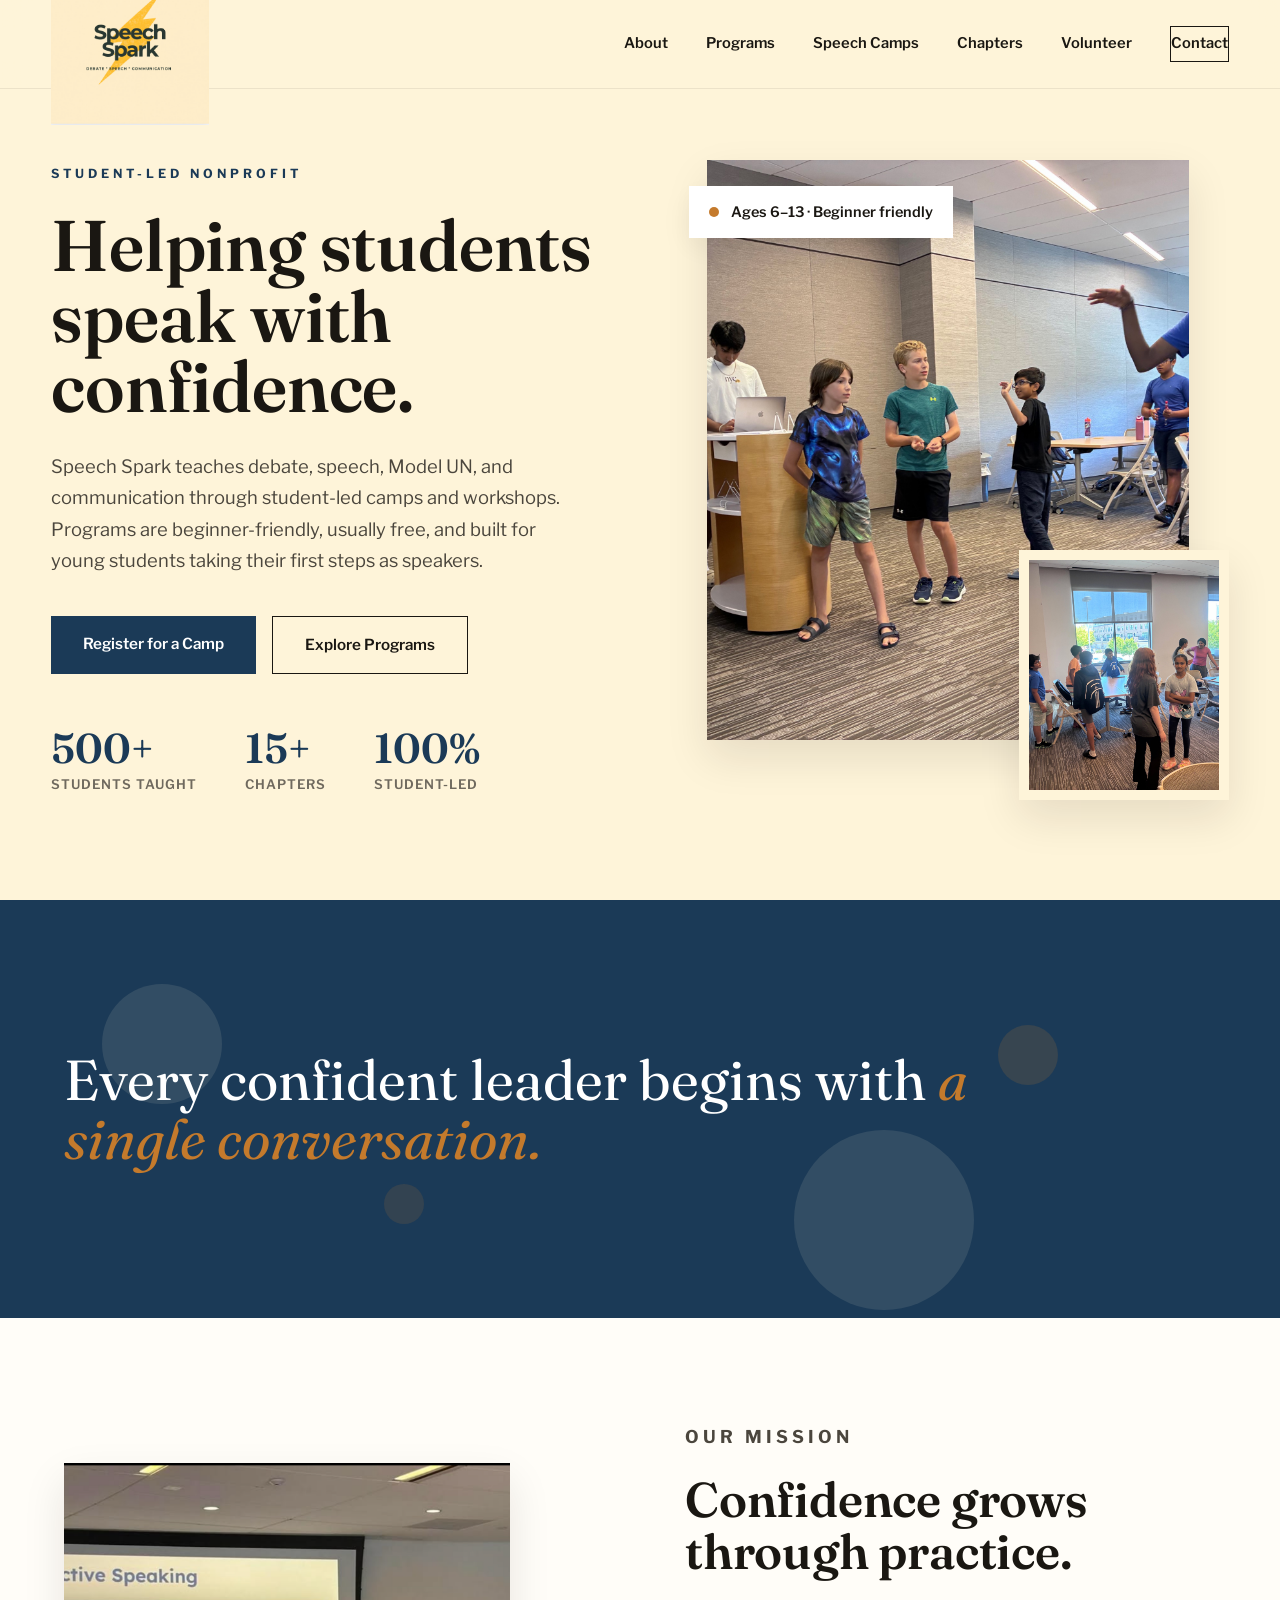
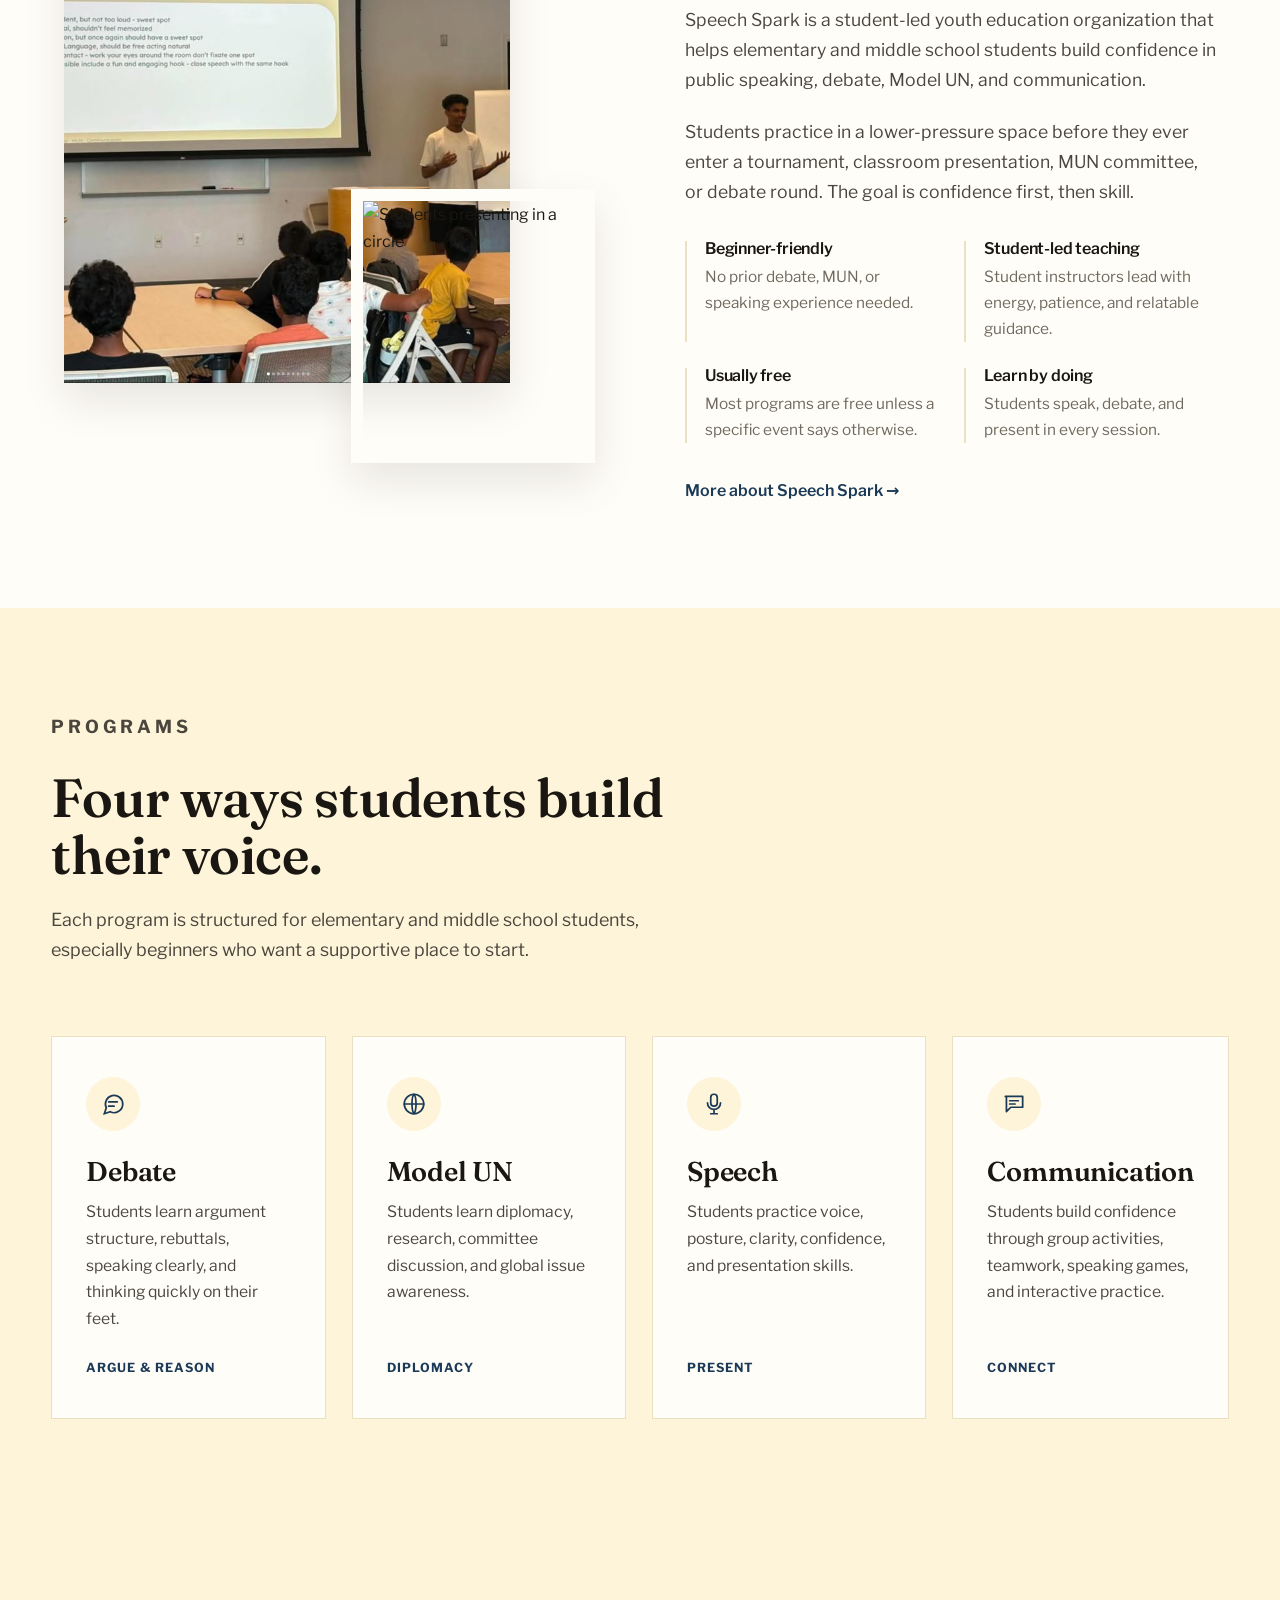
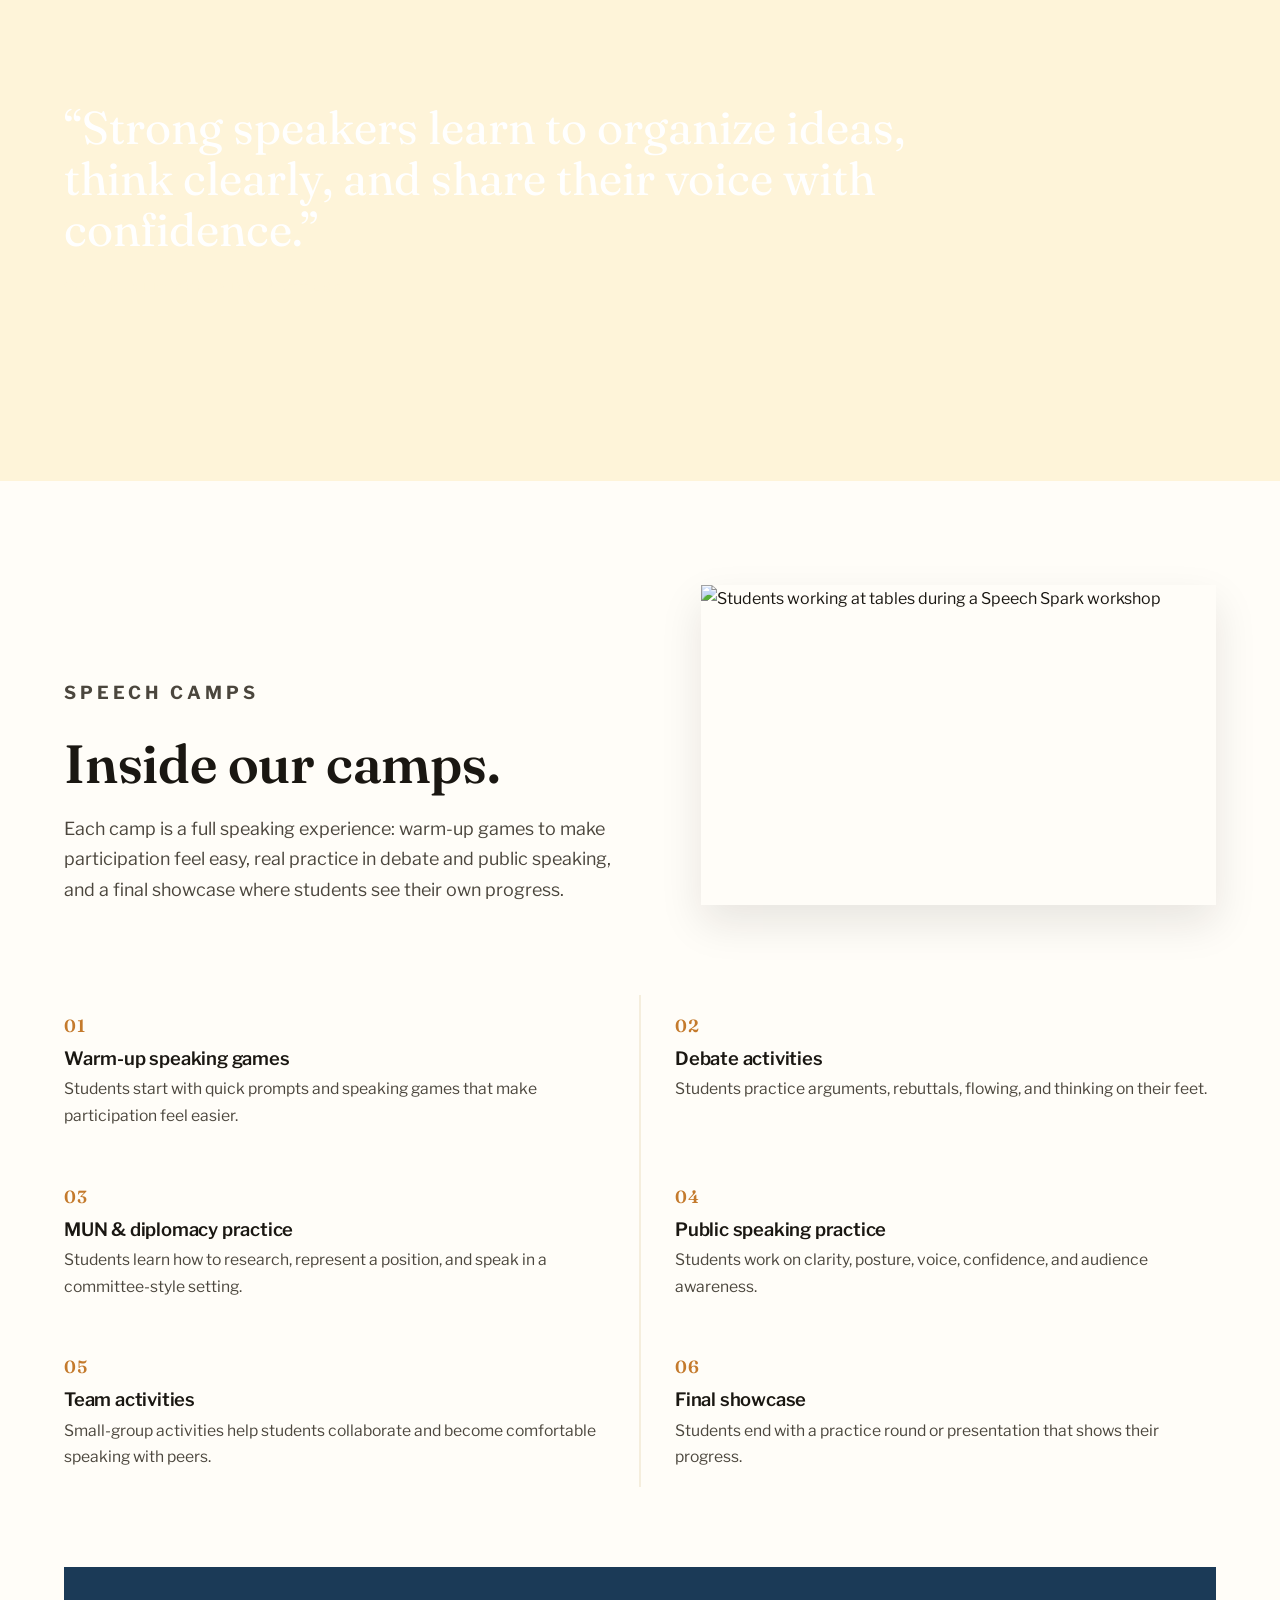
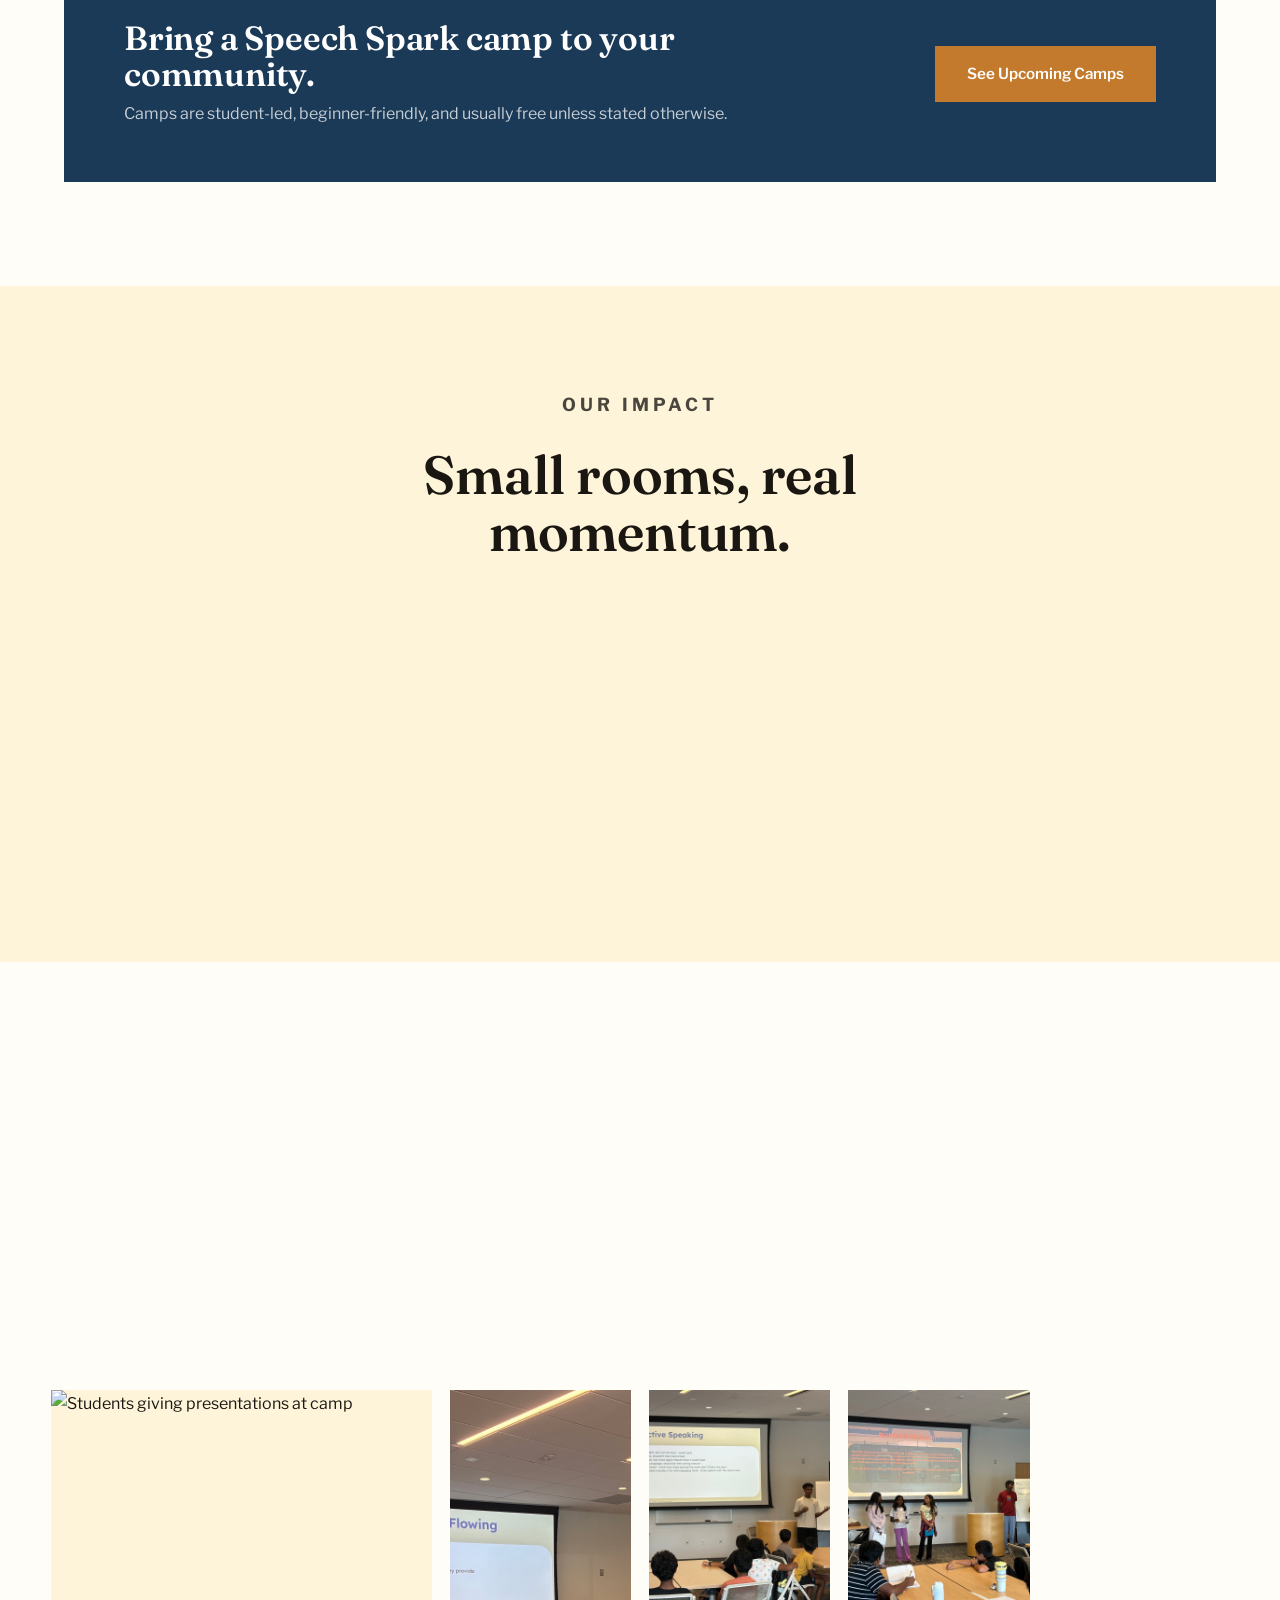
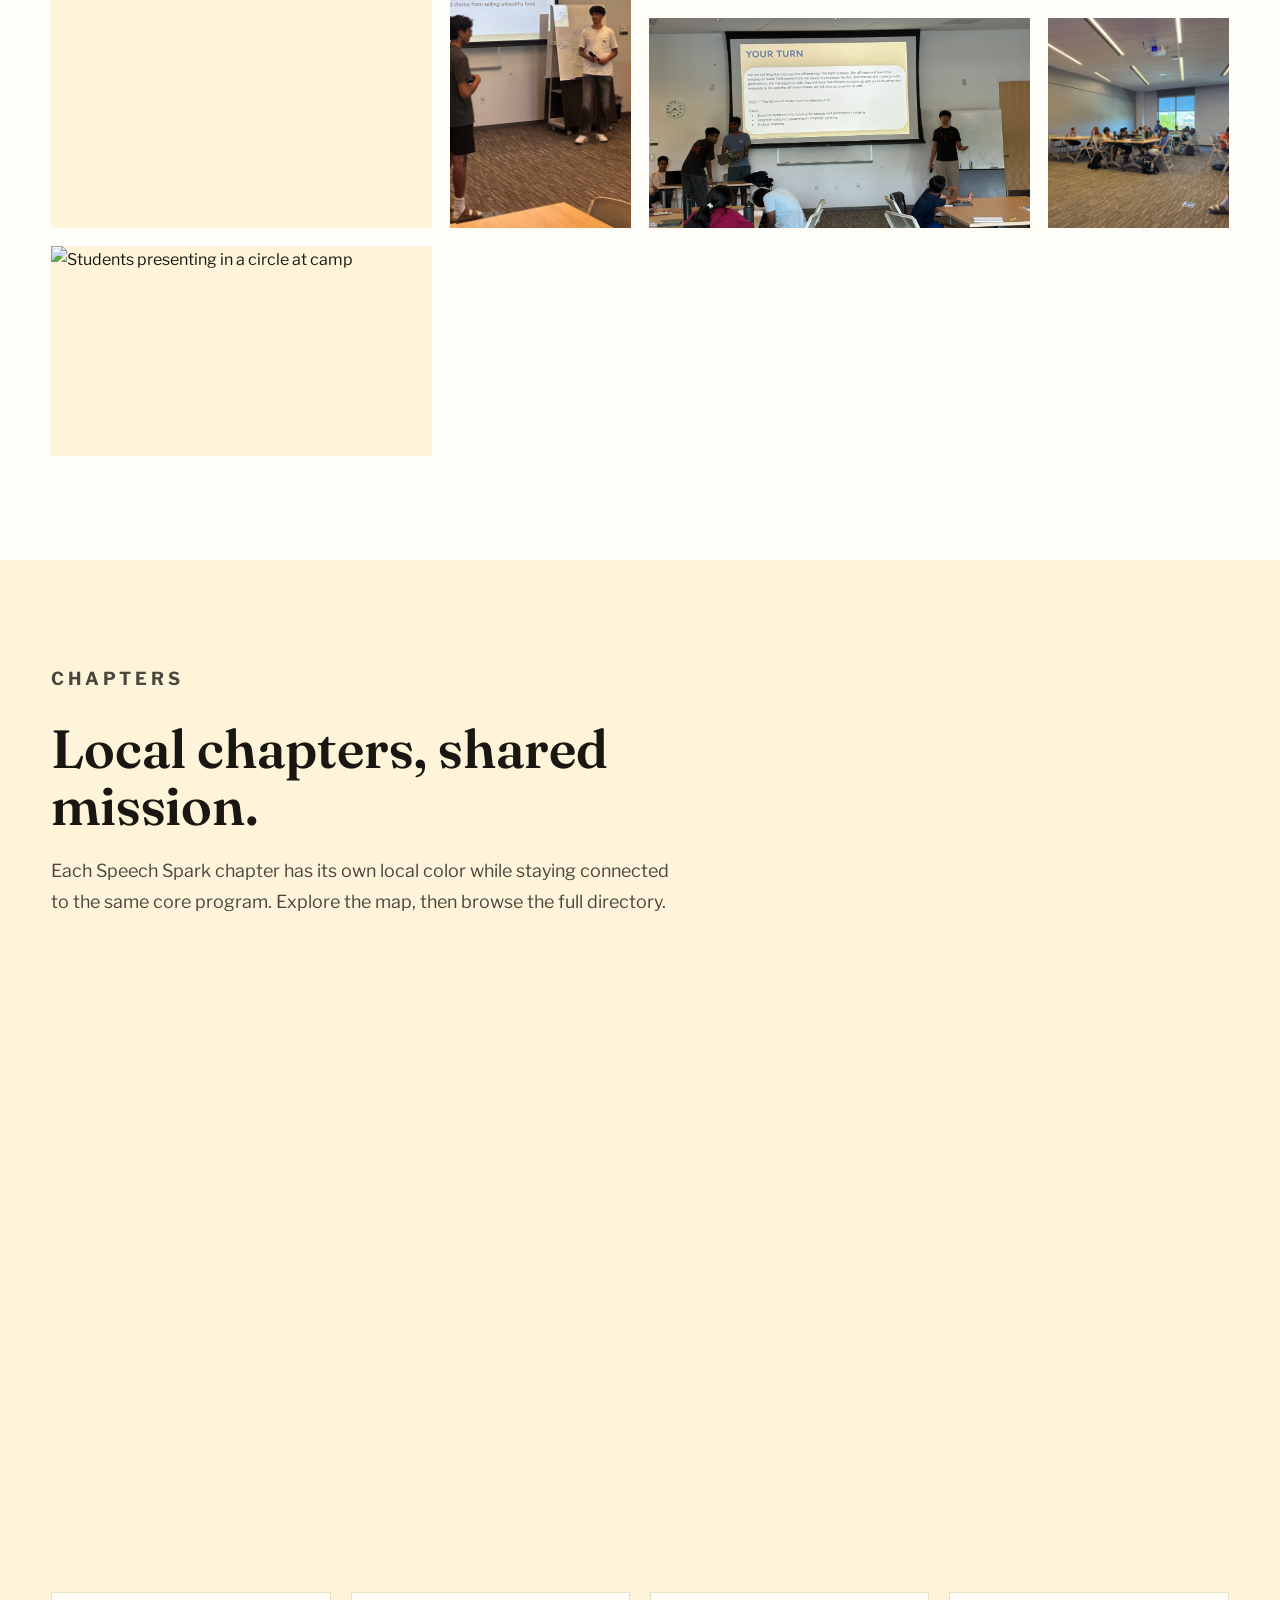
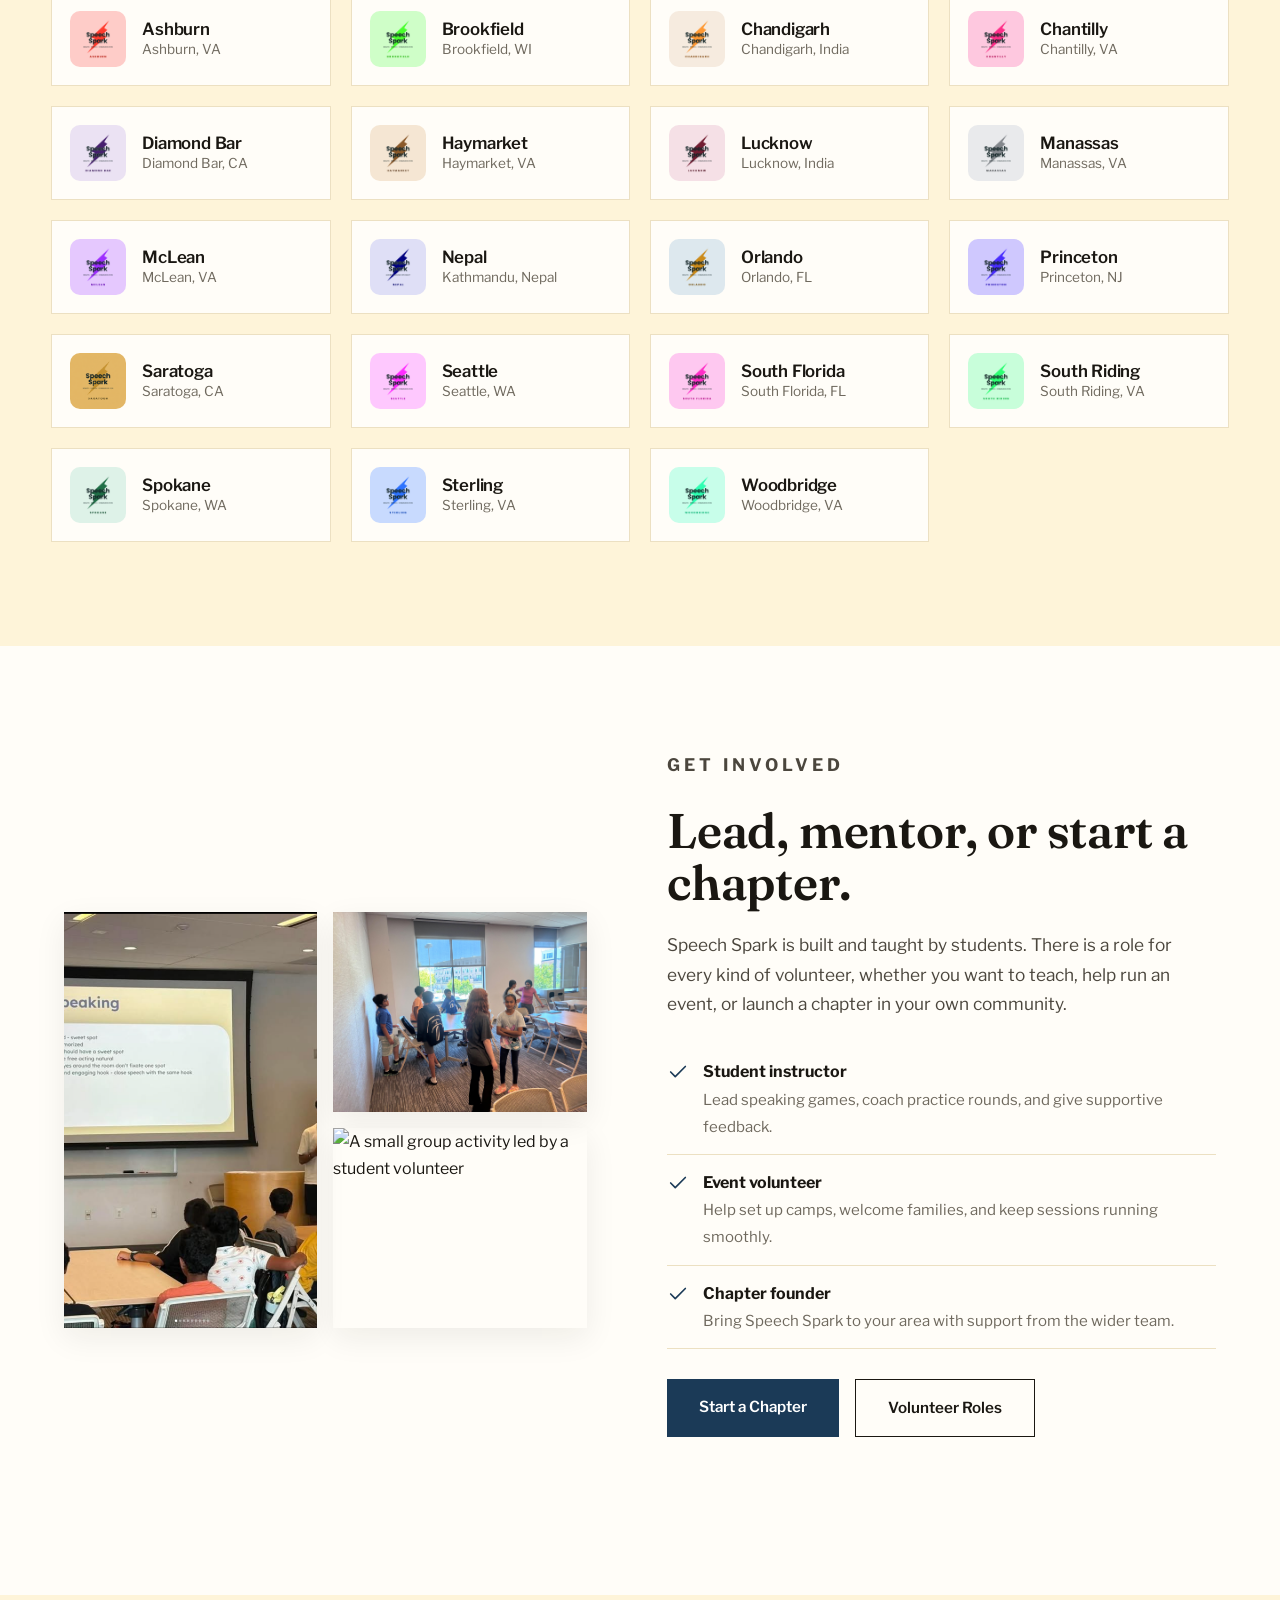
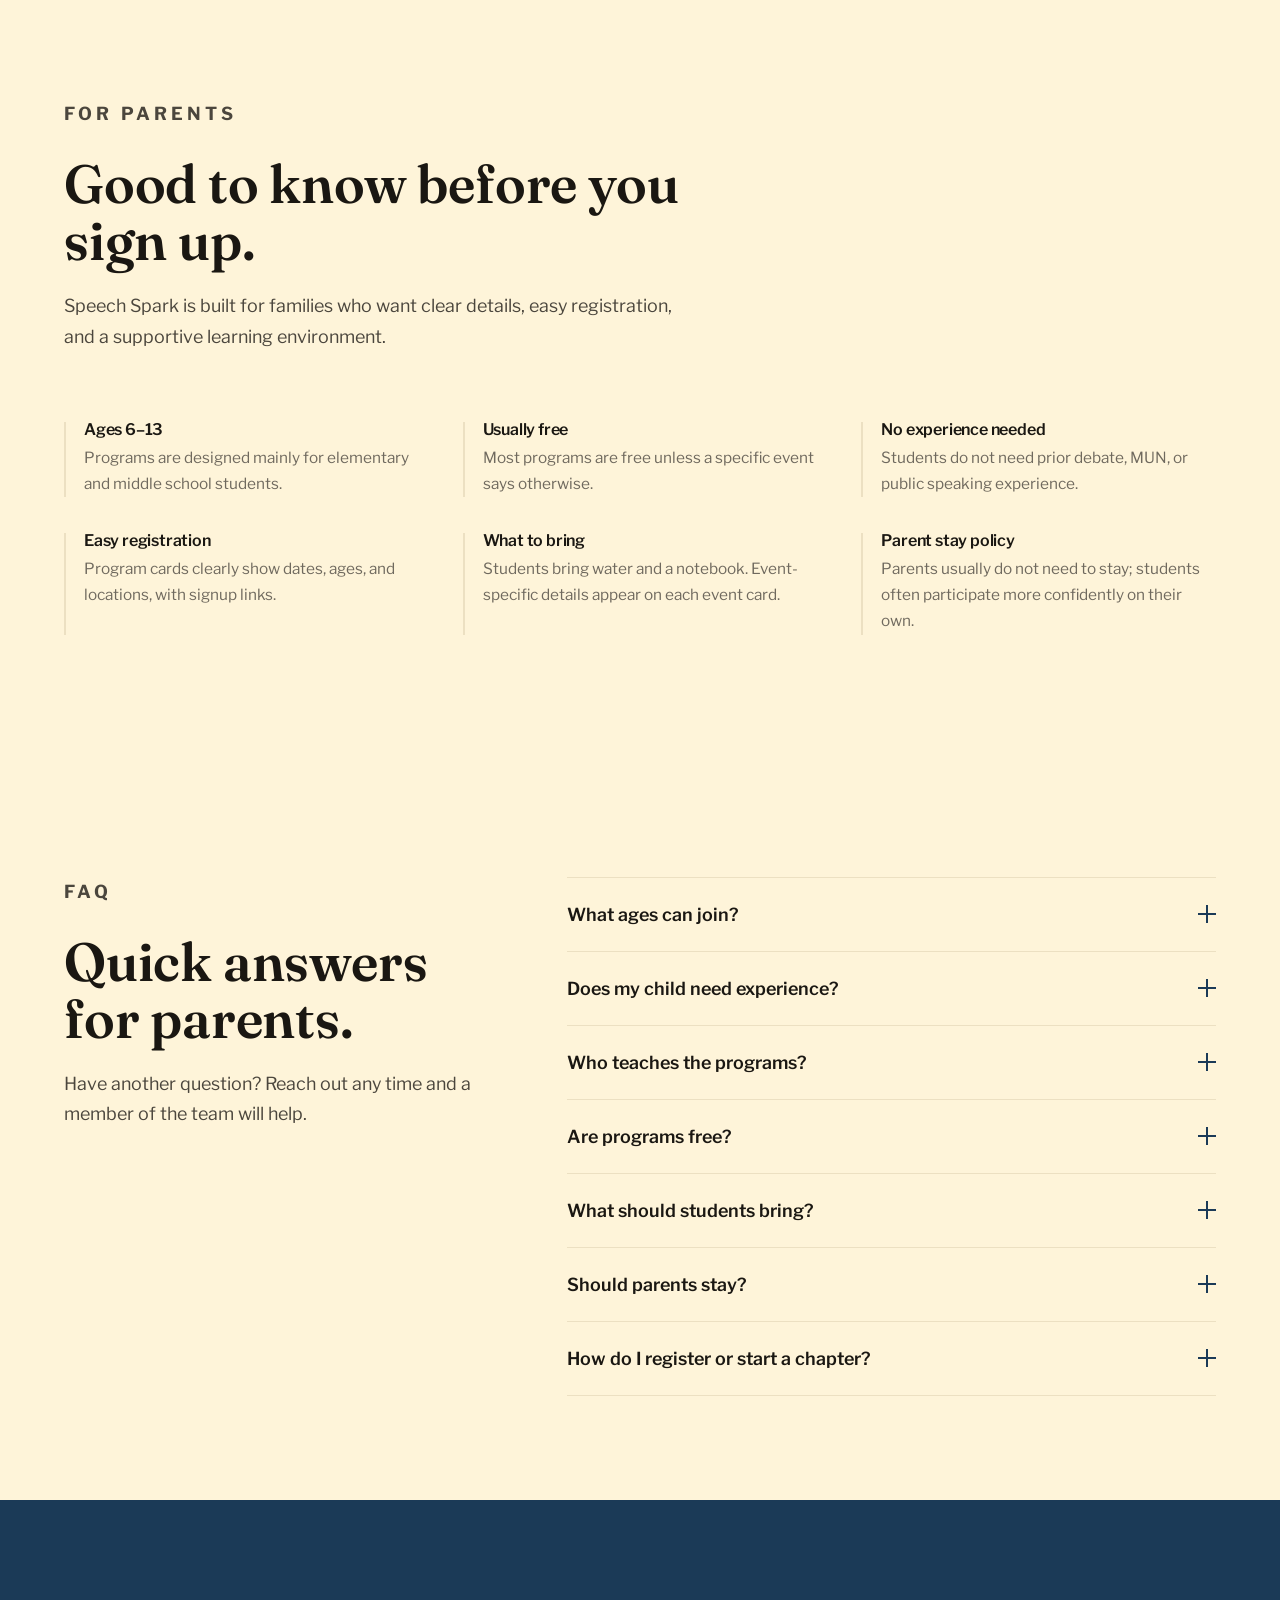
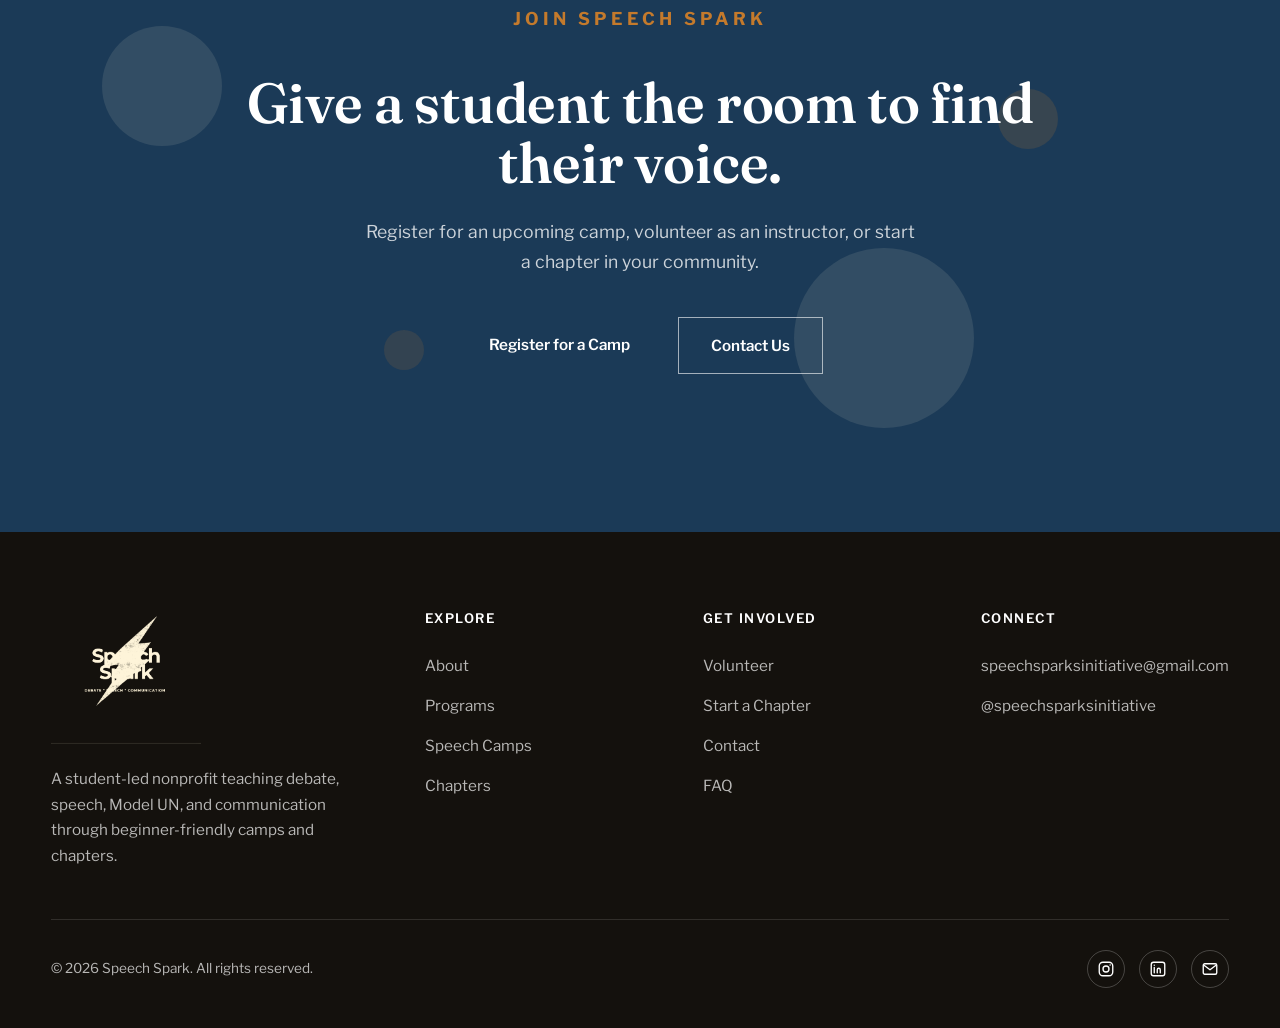
==== commit 15a9d9b9: "more animations, linkedin," ====
--- a/index.html
+++ b/index.html
@@ -13,7 +13,7 @@
 
     <link rel="preconnect" href="https://fonts.googleapis.com">
     <link rel="preconnect" href="https://fonts.gstatic.com" crossorigin>
-    <link href="https://fonts.googleapis.com/css2?family=Manrope:wght@300;400;500;600;700;800&family=Cormorant+Garamond:ital,wght@0,500;0,600;0,700;1,500;1,600&display=swap" rel="stylesheet">
+    <link href="https://fonts.googleapis.com/css2?family=Fraunces:ital,opsz,wght@0,9..144,400;0,9..144,500;0,9..144,600;0,9..144,700;1,9..144,500;1,9..144,600&family=Libre+Franklin:wght@300;400;500;600;700&display=swap" rel="stylesheet">
 
     <link rel="stylesheet" href="css/style.css">
     <link rel="stylesheet" href="css/animations.css">
@@ -80,6 +80,7 @@
 
     <!-- Statement band -->
     <section class="statement">
+        <div class="band-motion" aria-hidden="true"><span></span><span></span><span></span><span></span></div>
         <div class="wrapper">
             <p>Every confident leader begins with <span class="accent">a single conversation.</span></p>
         </div>
@@ -326,7 +327,7 @@
             <div class="chapters-map-wrap reveal">
                 <div class="map-panel" id="map-panel" aria-label="Map of Speech Spark chapters across the United States">
                     <!-- US map + markers injected by chapters.js -->
-                    <div class="map-legend"><span class="dot" aria-hidden="true"></span> Select a marker to view chapter details</div>
+                    <div class="map-legend"><span class="dot" aria-hidden="true"></span> Scroll to zoom &middot; drag to pan &middot; select a marker for details</div>
                 </div>
                 <div class="chapter-detail" id="chapter-detail" aria-live="polite">
                     <p class="cd-hint">Select a chapter on the map to see its details, or browse the directory below. International chapters are listed in the directory.</p>
@@ -389,6 +390,25 @@
         </div>
     </section>
 
+    <!-- Parent info -->
+    <section class="programs">
+        <div class="wrapper">
+            <div class="section-head reveal">
+                <p class="eyebrow">For Parents</p>
+                <h2>Good to know before you sign up.</h2>
+                <p>Speech Spark is built for families who want clear details, easy registration, and a supportive learning environment.</p>
+            </div>
+            <div class="mission-values stagger" style="grid-template-columns:repeat(3,1fr);gap:36px 44px;">
+                <div class="value"><h4>Ages 6&ndash;13</h4><p>Programs are designed mainly for elementary and middle school students.</p></div>
+                <div class="value"><h4>Usually free</h4><p>Most programs are free unless a specific event says otherwise.</p></div>
+                <div class="value"><h4>No experience needed</h4><p>Students do not need prior debate, MUN, or public speaking experience.</p></div>
+                <div class="value"><h4>Easy registration</h4><p>Program cards clearly show dates, ages, and locations, with signup links.</p></div>
+                <div class="value"><h4>What to bring</h4><p>Students bring water and a notebook. Event-specific details appear on each event card.</p></div>
+                <div class="value"><h4>Parent stay policy</h4><p>Parents usually do not need to stay; students often participate more confidently on their own.</p></div>
+            </div>
+        </div>
+    </section>
+
     <!-- FAQ -->
     <section class="faq">
         <div class="wrapper">
@@ -434,6 +454,7 @@
 
     <!-- CTA -->
     <section class="cta">
+        <div class="band-motion" aria-hidden="true"><span></span><span></span><span></span><span></span></div>
         <div class="wrapper">
             <div class="reveal">
                 <p class="eyebrow on-dark">Join Speech Spark</p>
@@ -453,7 +474,7 @@
         <div class="wrapper wide">
             <div class="footer-top">
                 <div class="footer-brand">
-                    <img src="assets/logos/Main.png" alt="Speech Spark">
+                    <img src="assets/logos/Main-light.png" alt="Speech Spark">
                     <p>A student-led nonprofit teaching debate, speech, Model UN, and communication through beginner-friendly camps and chapters.</p>
                 </div>
                 <div class="footer-col">
@@ -482,6 +503,9 @@
                     <a href="https://www.instagram.com/speechsparksinitiative/" target="_blank" rel="noopener" aria-label="Speech Spark on Instagram">
                         <svg viewBox="0 0 24 24" fill="none" stroke="currentColor" stroke-width="1.8"><rect x="3" y="3" width="18" height="18" rx="5"/><circle cx="12" cy="12" r="4"/><circle cx="17.5" cy="6.5" r="1" fill="currentColor" stroke="none"/></svg>
                     </a>
+                    <a href="https://www.linkedin.com/" target="_blank" rel="noopener" aria-label="Speech Spark on LinkedIn">
+                        <svg viewBox="0 0 24 24" fill="none" stroke="currentColor" stroke-width="1.8"><rect x="3" y="3" width="18" height="18" rx="3"/><path d="M7 10v7M7 7v.01M11 17v-4a2 2 0 0 1 4 0v4M11 13v4" stroke-linecap="round" stroke-linejoin="round"/></svg>
+                    </a>
                     <a href="mailto:speechsparksinitiative@gmail.com" aria-label="Email Speech Spark">
                         <svg viewBox="0 0 24 24" fill="none" stroke="currentColor" stroke-width="1.8"><rect x="3" y="5" width="18" height="14" rx="2"/><path d="m4 7 8 6 8-6" stroke-linecap="round" stroke-linejoin="round"/></svg>
                     </a>
--- a/css/style.css
+++ b/css/style.css
@@ -17,8 +17,8 @@
     --shadow: 0 18px 40px rgba(26, 23, 18, 0.10);
     --shadow-soft: 0 10px 30px rgba(26, 23, 18, 0.07);
     --radius: 4px;
-    --serif: "Cormorant Garamond", Georgia, serif;
-    --sans: "Manrope", system-ui, -apple-system, sans-serif;
+    --serif: "Fraunces", "Iowan Old Style", Georgia, serif;
+    --sans: "Libre Franklin", system-ui, -apple-system, sans-serif;
     --wrap: min(90%, 1240px);
     --wrap-wide: min(92%, 1400px);
 }
@@ -67,8 +67,9 @@
 h1, h2, h3, h4 {
     font-family: var(--serif);
     font-weight: 600;
-    line-height: 1.04;
-    letter-spacing: -0.5px;
+    font-optical-sizing: auto;
+    line-height: 1.06;
+    letter-spacing: -0.2px;
     color: var(--ink);
 }
 
@@ -87,7 +88,7 @@
 }
 
 section {
-    padding: 120px 0;
+    padding: 104px 0;
 }
 
 .skip-link {
@@ -443,6 +444,13 @@
     background: var(--navy);
     color: #fff;
     padding: 150px 0;
+    position: relative;
+    overflow: hidden;
+}
+
+.statement .wrapper {
+    position: relative;
+    z-index: 1;
 }
 
 .statement p {
@@ -949,6 +957,43 @@
 .us-map {
     width: 100%;
     height: auto;
+    display: block;
+    cursor: grab;
+    touch-action: none;
+}
+
+.us-map.grabbing {
+    cursor: grabbing;
+}
+
+.map-controls {
+    position: absolute;
+    top: 20px;
+    right: 20px;
+    display: flex;
+    flex-direction: column;
+    gap: 6px;
+    z-index: 2;
+}
+
+.map-controls button {
+    width: 38px;
+    height: 38px;
+    background: var(--paper);
+    border: 1px solid var(--cream-line);
+    font-size: 1.2rem;
+    line-height: 1;
+    color: var(--navy);
+    display: flex;
+    align-items: center;
+    justify-content: center;
+    box-shadow: var(--shadow-soft);
+    transition: background 0.2s ease, transform 0.2s ease;
+}
+
+.map-controls button:hover {
+    background: var(--cream);
+    transform: translateY(-1px);
 }
 
 .us-states path {
@@ -970,21 +1015,26 @@
     fill: var(--navy);
     stroke: #fff;
     stroke-width: 2;
-    transition: r 0.2s ease, fill 0.2s ease;
+    transition: fill 0.2s ease;
 }
 
 .map-marker:hover circle.pin,
 .map-marker.selected circle.pin {
     fill: var(--ember);
-    r: 9;
+    stroke-width: 3;
+}
+
+.map-marker.selected circle.pulse {
+    opacity: 0;
 }
 
 .map-marker circle.pulse {
     fill: var(--navy);
-    opacity: 0.35;
+    opacity: 0.3;
     transform-origin: center;
     transform-box: fill-box;
-    animation: markerPulse 2.6s ease-out infinite;
+    animation: markerPulse 2.8s ease-out infinite;
+    pointer-events: none;
 }
 
 .map-legend {
@@ -1014,29 +1064,26 @@
     justify-content: center;
 }
 
+.chapter-detail .cd-head {
+    display: flex;
+    align-items: center;
+    gap: 18px;
+    margin-bottom: 22px;
+}
+
 .chapter-detail .cd-logo {
-    width: 92px;
-    height: 92px;
-    background: #fff;
-    border-radius: 50%;
-    padding: 10px;
-    margin-bottom: 24px;
-    display: flex;
-    align-items: center;
-    justify-content: center;
-    overflow: hidden;
-}
-
-.chapter-detail .cd-logo img {
-    width: 100%;
-    height: 100%;
-    object-fit: contain;
+    width: 76px;
+    height: 76px;
+    border-radius: 10px;
+    object-fit: cover;
+    flex-shrink: 0;
+    box-shadow: 0 6px 18px rgba(0, 0, 0, 0.25);
 }
 
 .chapter-detail h3 {
     color: #fff;
-    font-size: 2.2rem;
-    margin-bottom: 6px;
+    font-size: 1.9rem;
+    margin-bottom: 4px;
 }
 
 .chapter-detail .cd-loc {
@@ -1044,8 +1091,7 @@
     font-weight: 600;
     letter-spacing: 1px;
     text-transform: uppercase;
-    font-size: 0.82rem;
-    margin-bottom: 20px;
+    font-size: 0.78rem;
 }
 
 .chapter-detail .cd-desc {
@@ -1056,19 +1102,43 @@
 
 .chapter-detail .cd-contact {
     border-top: 1px solid rgba(255, 255, 255, 0.18);
-    padding-top: 20px;
-    font-size: 0.92rem;
-    color: rgba(255, 255, 255, 0.7);
-}
-
-.chapter-detail .cd-contact a {
+    padding-top: 18px;
+    display: grid;
+    gap: 12px;
+}
+
+.chapter-detail .cd-row {
+    display: flex;
+    flex-direction: column;
+    gap: 2px;
+    font-size: 0.95rem;
+}
+
+.chapter-detail .cd-row > span {
+    font-size: 0.72rem;
+    letter-spacing: 1.5px;
+    text-transform: uppercase;
+    color: rgba(255, 255, 255, 0.55);
+    font-weight: 700;
+}
+
+.chapter-detail .cd-row a {
     color: #fff;
     border-bottom: 1px solid rgba(255, 255, 255, 0.4);
+    width: fit-content;
+}
+
+.chapter-detail .cd-flag {
+    font-size: 0.72rem;
+    color: var(--ember);
+    letter-spacing: 0.5px;
+    font-weight: 700;
 }
 
 .chapter-detail .cd-hint {
-    color: rgba(255, 255, 255, 0.55);
-    font-size: 0.95rem;
+    color: rgba(255, 255, 255, 0.62);
+    font-size: 0.98rem;
+    line-height: 1.6;
 }
 
 /* directory */
@@ -1131,10 +1201,10 @@
 .directory-card {
     background: var(--paper);
     border: 1px solid var(--cream-line);
-    padding: 26px;
-    display: flex;
-    flex-direction: column;
-    align-items: flex-start;
+    padding: 18px;
+    display: flex;
+    align-items: center;
+    gap: 16px;
     text-align: left;
     transition: transform 0.3s ease, box-shadow 0.3s ease, border-color 0.3s ease;
 }
@@ -1146,28 +1216,17 @@
 }
 
 .directory-card .dc-logo {
-    width: 60px;
-    height: 60px;
-    background: var(--cream);
-    border-radius: 50%;
-    padding: 8px;
-    margin-bottom: 18px;
-    display: flex;
-    align-items: center;
-    justify-content: center;
-    overflow: hidden;
-}
-
-.directory-card .dc-logo img {
-    width: 100%;
-    height: 100%;
-    object-fit: contain;
+    width: 56px;
+    height: 56px;
+    border-radius: 10px;
+    object-fit: cover;
+    flex-shrink: 0;
 }
 
 .directory-card h4 {
     font-family: var(--sans);
-    font-size: 1.1rem;
-    margin-bottom: 4px;
+    font-size: 1.05rem;
+    margin-bottom: 2px;
 }
 
 .directory-card .dc-loc {
@@ -1347,6 +1406,13 @@
     background: var(--navy);
     color: #fff;
     text-align: center;
+    position: relative;
+    overflow: hidden;
+}
+
+.cta .wrapper {
+    position: relative;
+    z-index: 1;
 }
 
 .cta h2 {
@@ -1396,9 +1462,8 @@
 }
 
 .footer-brand img {
-    width: 160px;
+    width: 150px;
     margin-bottom: 22px;
-    filter: brightness(0) invert(1);
 }
 
 .footer-brand p {
@@ -1471,6 +1536,14 @@
     padding: 180px 0 90px;
     background: var(--navy);
     color: #fff;
+    position: relative;
+    overflow: hidden;
+}
+
+.page-header .wrapper {
+    position: relative;
+    z-index: 1;
+    max-width: 680px;
 }
 
 .page-header .eyebrow {
--- a/css/animations.css
+++ b/css/animations.css
@@ -104,6 +104,115 @@
     .nav-links {
         transition: transform 0.4s cubic-bezier(0.22, 1, 0.36, 1), opacity 0.35s ease;
     }
+}
+
+/* ==========================
+   VOICE RINGS — motion in the empty space beside headings
+   Concentric rings expand outward from a warm core, like a
+   voice carrying across a room.
+========================== */
+
+.voice-rings {
+    position: absolute;
+    right: 5%;
+    top: 50%;
+    width: 360px;
+    height: 360px;
+    transform: translateY(-50%);
+    pointer-events: none;
+}
+
+.voice-rings .ring {
+    position: absolute;
+    inset: 0;
+    margin: auto;
+    width: 360px;
+    height: 360px;
+    border-radius: 50%;
+    border: 1px solid rgba(254, 244, 217, 0.32);
+    opacity: 0;
+    animation: ringExpand 5.5s ease-out infinite;
+}
+
+.voice-rings .ring:nth-child(2) { animation-delay: 1.1s; }
+.voice-rings .ring:nth-child(3) { animation-delay: 2.2s; }
+.voice-rings .ring:nth-child(4) { animation-delay: 3.3s; }
+
+.voice-rings .core {
+    position: absolute;
+    left: 50%;
+    top: 50%;
+    width: 18px;
+    height: 18px;
+    border-radius: 50%;
+    background: var(--ember);
+    transform: translate(-50%, -50%);
+    box-shadow: 0 0 0 8px rgba(196, 122, 44, 0.22);
+    animation: coreGlow 3s ease-in-out infinite;
+}
+
+.voice-rings .spark {
+    position: absolute;
+    width: 8px;
+    height: 8px;
+    border-radius: 50%;
+    background: rgba(254, 244, 217, 0.75);
+    left: 50%;
+    top: 50%;
+}
+
+.voice-rings .spark.s1 { animation: orbit1 9s linear infinite; }
+.voice-rings .spark.s2 { animation: orbit2 13s linear infinite; width: 6px; height: 6px; background: rgba(196, 122, 44, 0.85); }
+.voice-rings .spark.s3 { animation: orbit3 17s linear infinite; width: 5px; height: 5px; }
+
+@keyframes ringExpand {
+    0%   { transform: scale(0.18); opacity: 0; }
+    12%  { opacity: 0.9; }
+    100% { transform: scale(1); opacity: 0; }
+}
+
+@keyframes coreGlow {
+    0%, 100% { box-shadow: 0 0 0 6px rgba(196, 122, 44, 0.18); }
+    50%      { box-shadow: 0 0 0 12px rgba(196, 122, 44, 0.30); }
+}
+
+@keyframes orbit1 {
+    from { transform: rotate(0deg) translateX(150px) rotate(0deg); }
+    to   { transform: rotate(360deg) translateX(150px) rotate(-360deg); }
+}
+@keyframes orbit2 {
+    from { transform: rotate(120deg) translateX(105px) rotate(-120deg); }
+    to   { transform: rotate(480deg) translateX(105px) rotate(-480deg); }
+}
+@keyframes orbit3 {
+    from { transform: rotate(240deg) translateX(178px) rotate(-240deg); }
+    to   { transform: rotate(600deg) translateX(178px) rotate(-600deg); }
+}
+
+/* drifting dots for large dark bands (statement / CTA) */
+.band-motion {
+    position: absolute;
+    inset: 0;
+    overflow: hidden;
+    pointer-events: none;
+}
+
+.band-motion span {
+    position: absolute;
+    border-radius: 50%;
+    background: rgba(254, 244, 217, 0.10);
+    animation: drift 22s ease-in-out infinite;
+}
+
+.band-motion span:nth-child(1) { width: 120px; height: 120px; left: 8%;  top: 20%; }
+.band-motion span:nth-child(2) { width: 60px;  height: 60px;  left: 78%; top: 30%; animation-delay: -4s; background: rgba(196, 122, 44, 0.16); }
+.band-motion span:nth-child(3) { width: 180px; height: 180px; left: 62%; top: 55%; animation-delay: -9s; }
+.band-motion span:nth-child(4) { width: 40px;  height: 40px;  left: 30%; top: 68%; animation-delay: -13s; background: rgba(196, 122, 44, 0.14); }
+
+@keyframes drift {
+    0%, 100% { transform: translate(0, 0); }
+    33%      { transform: translate(28px, -22px); }
+    66%      { transform: translate(-20px, 18px); }
 }
 
 /* respect user motion preferences */
--- a/css/responsive.css
+++ b/css/responsive.css
@@ -30,6 +30,14 @@
 @media (max-width: 900px) {
     section {
         padding: 84px 0;
+    }
+
+    .voice-rings {
+        display: none;
+    }
+
+    .page-header .wrapper {
+        max-width: none;
     }
 
     /* mobile navigation */
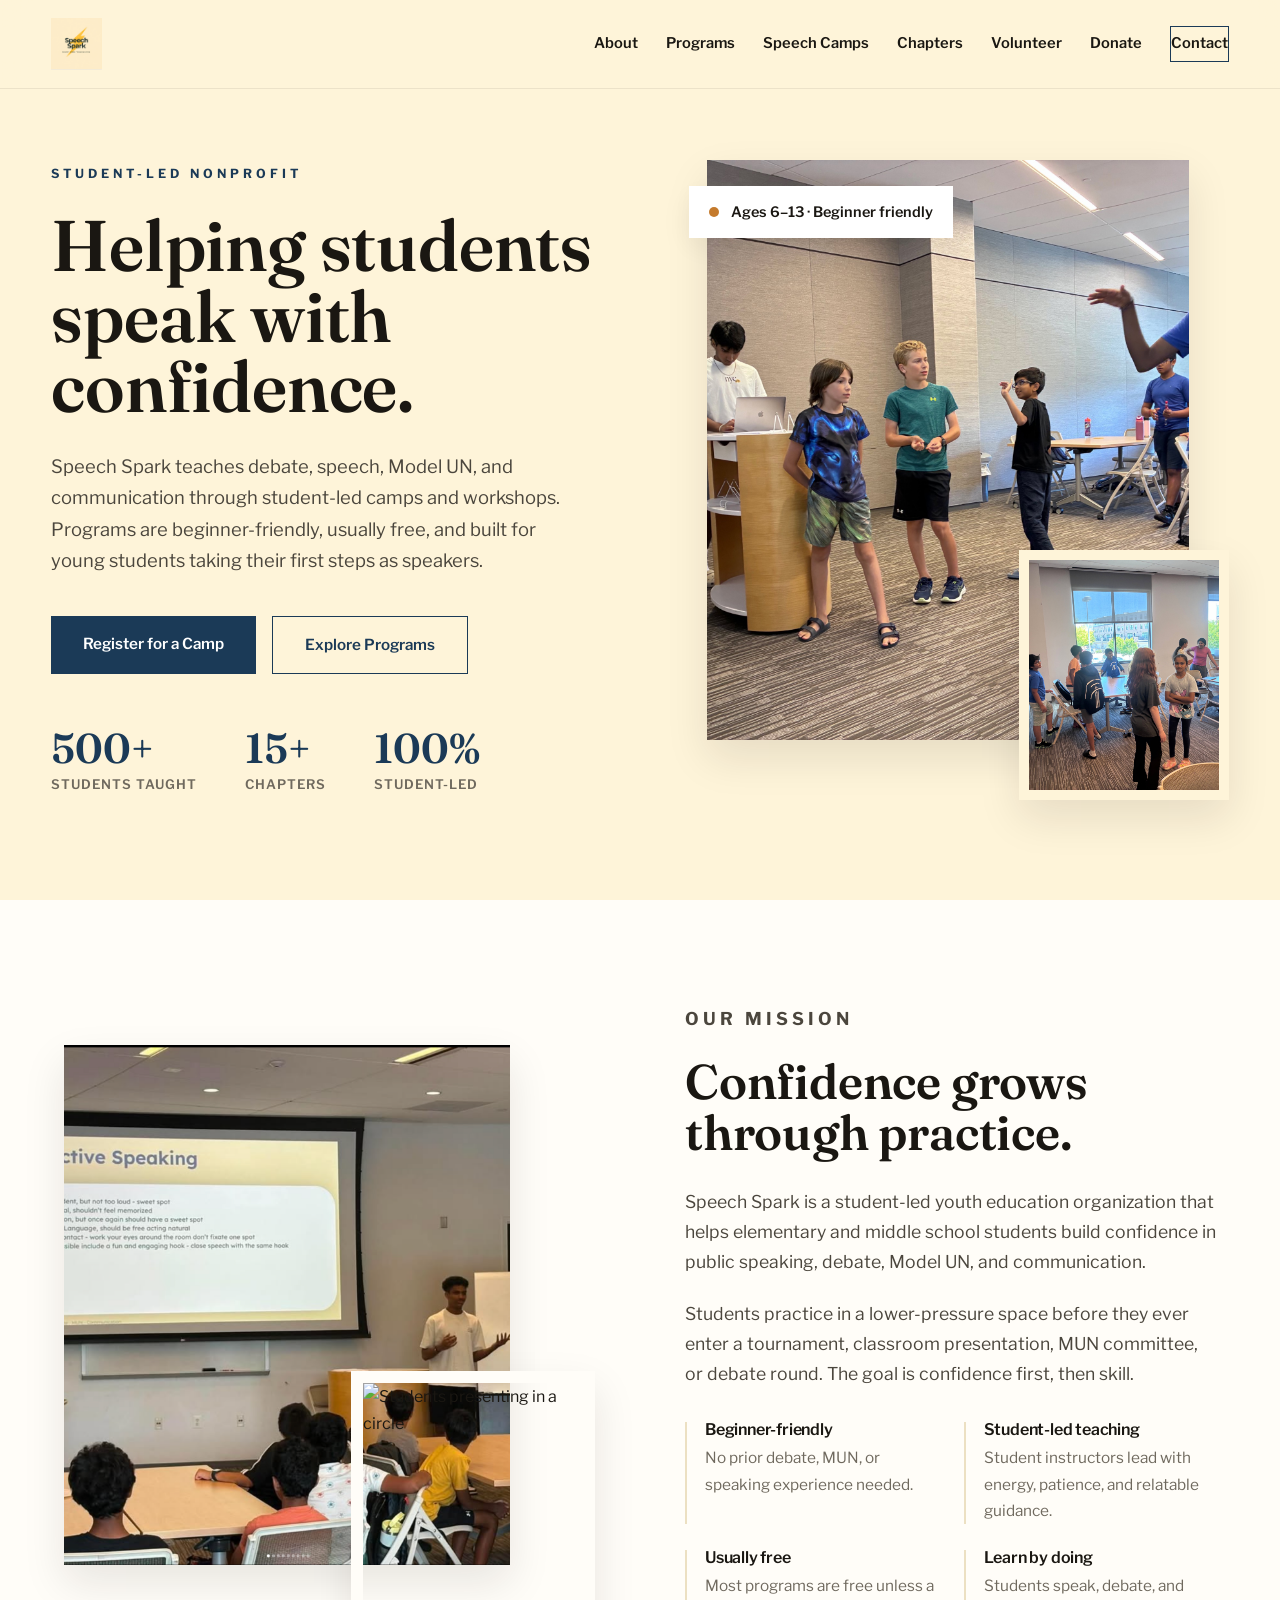
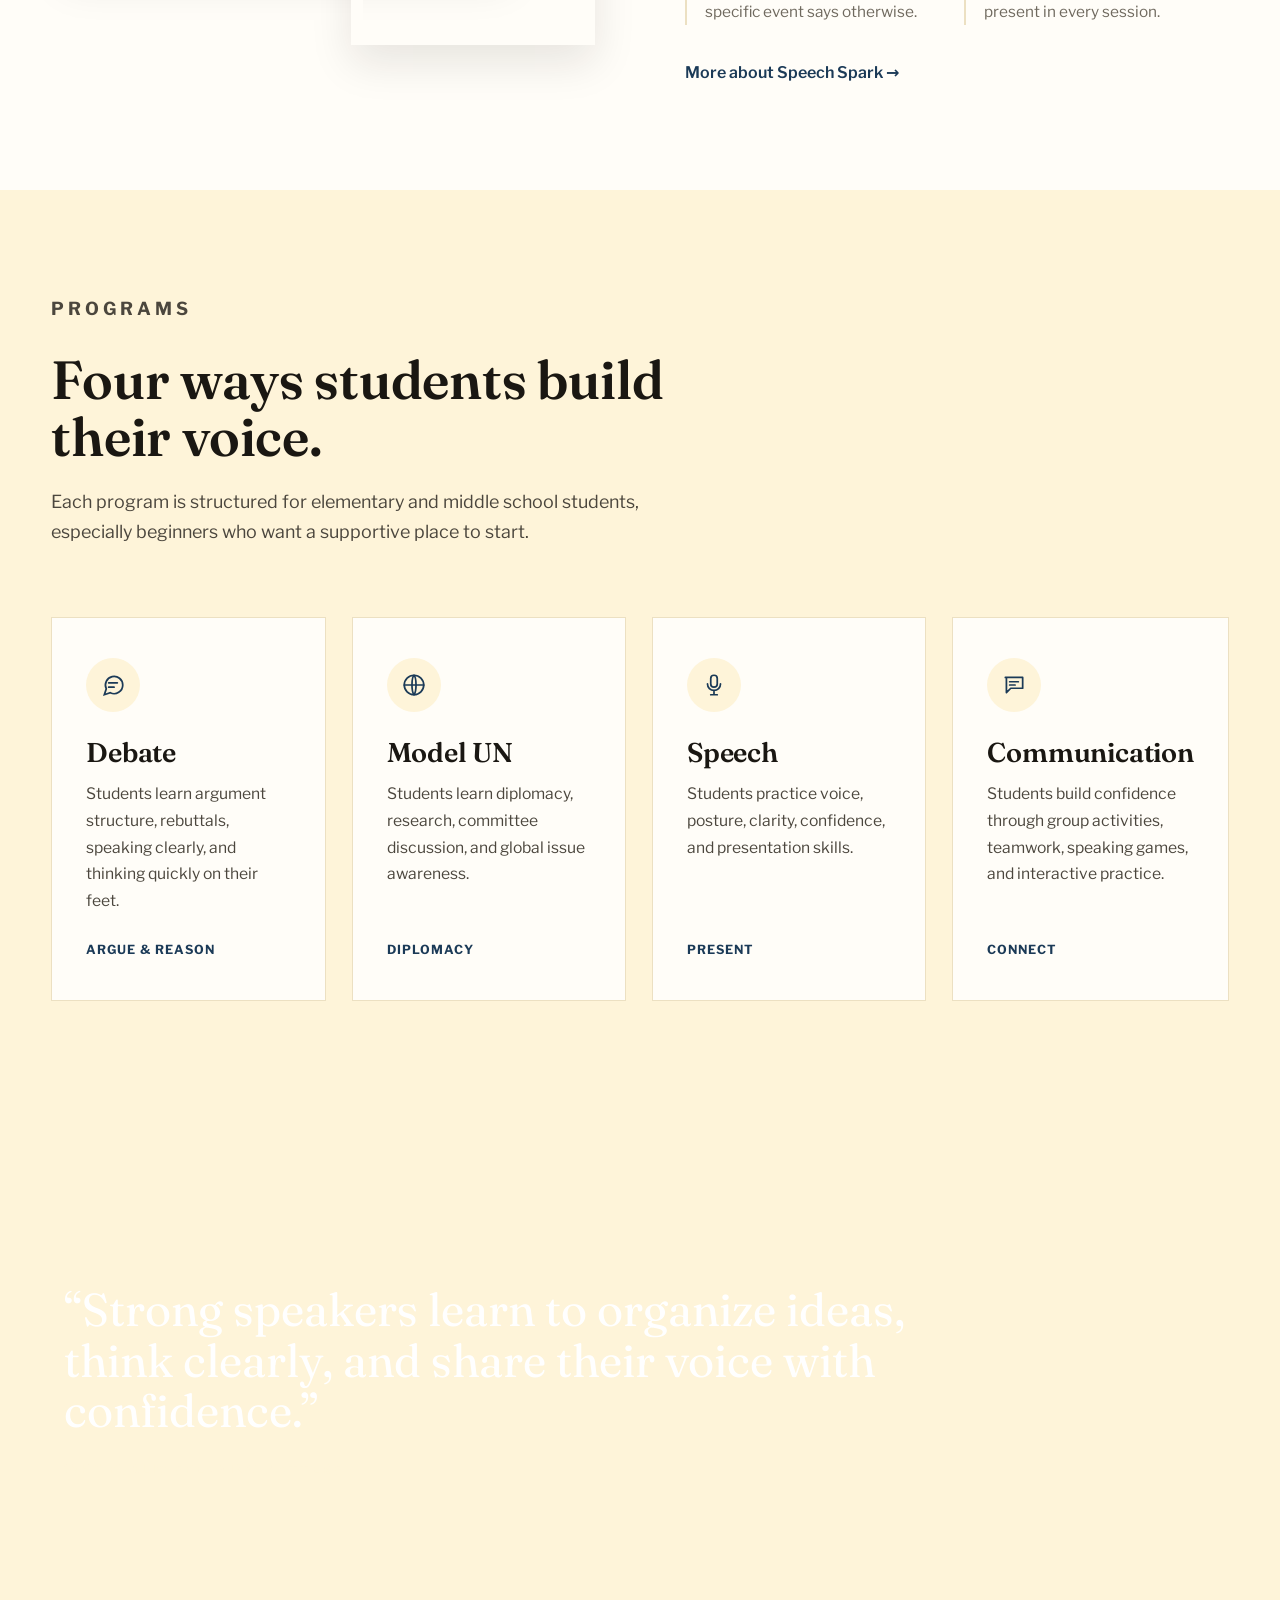
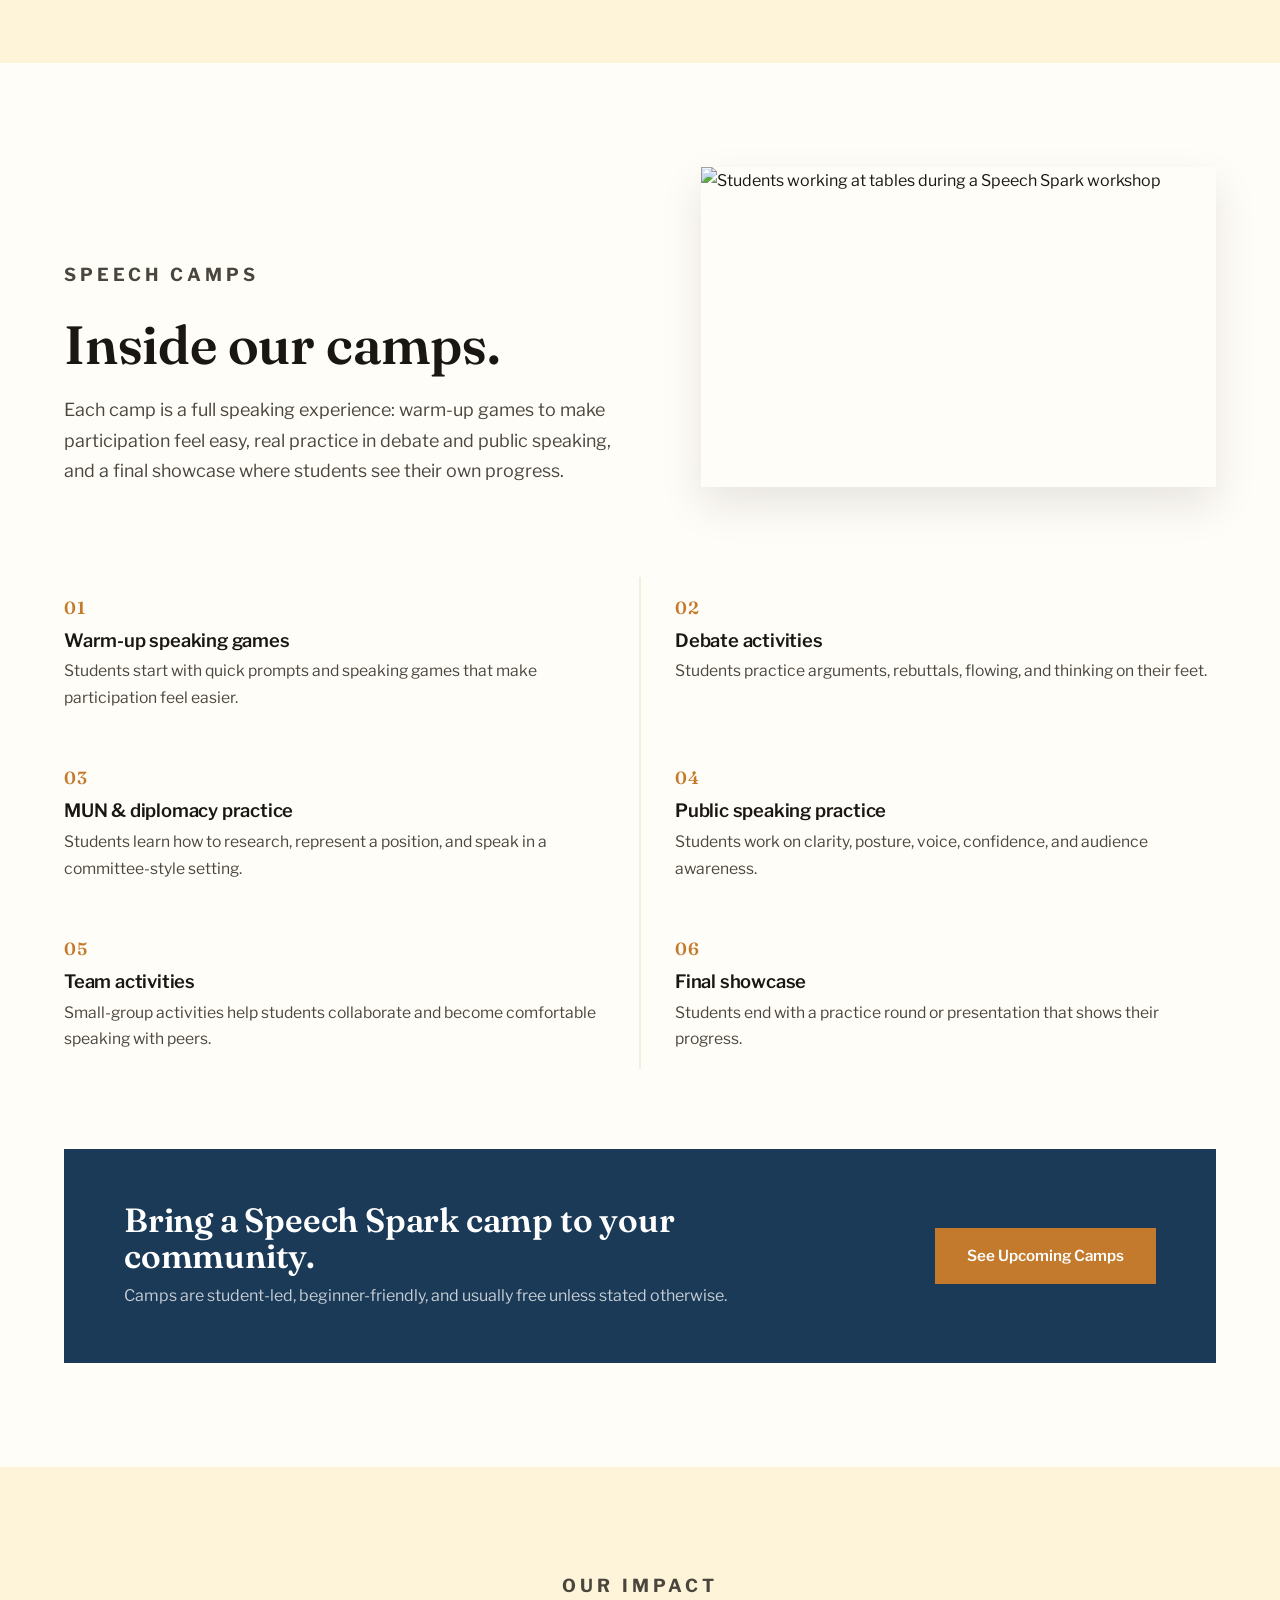
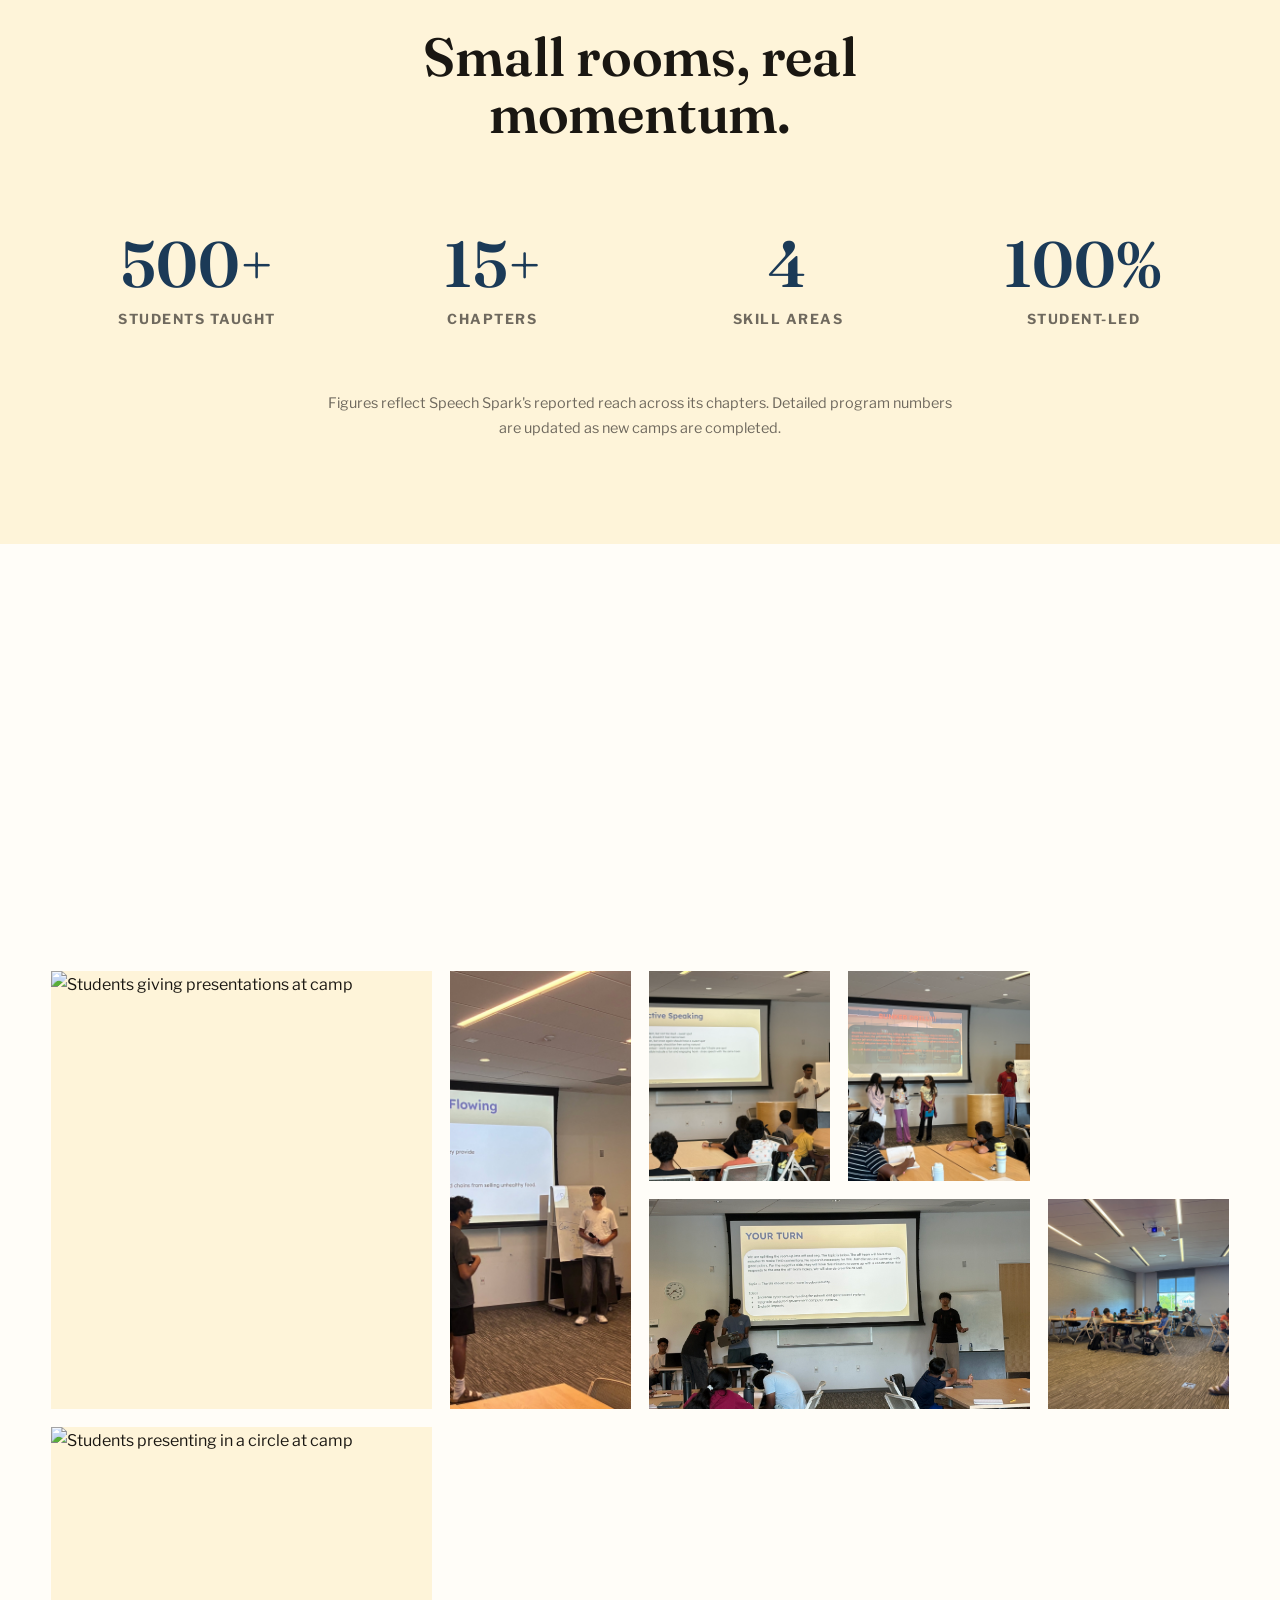
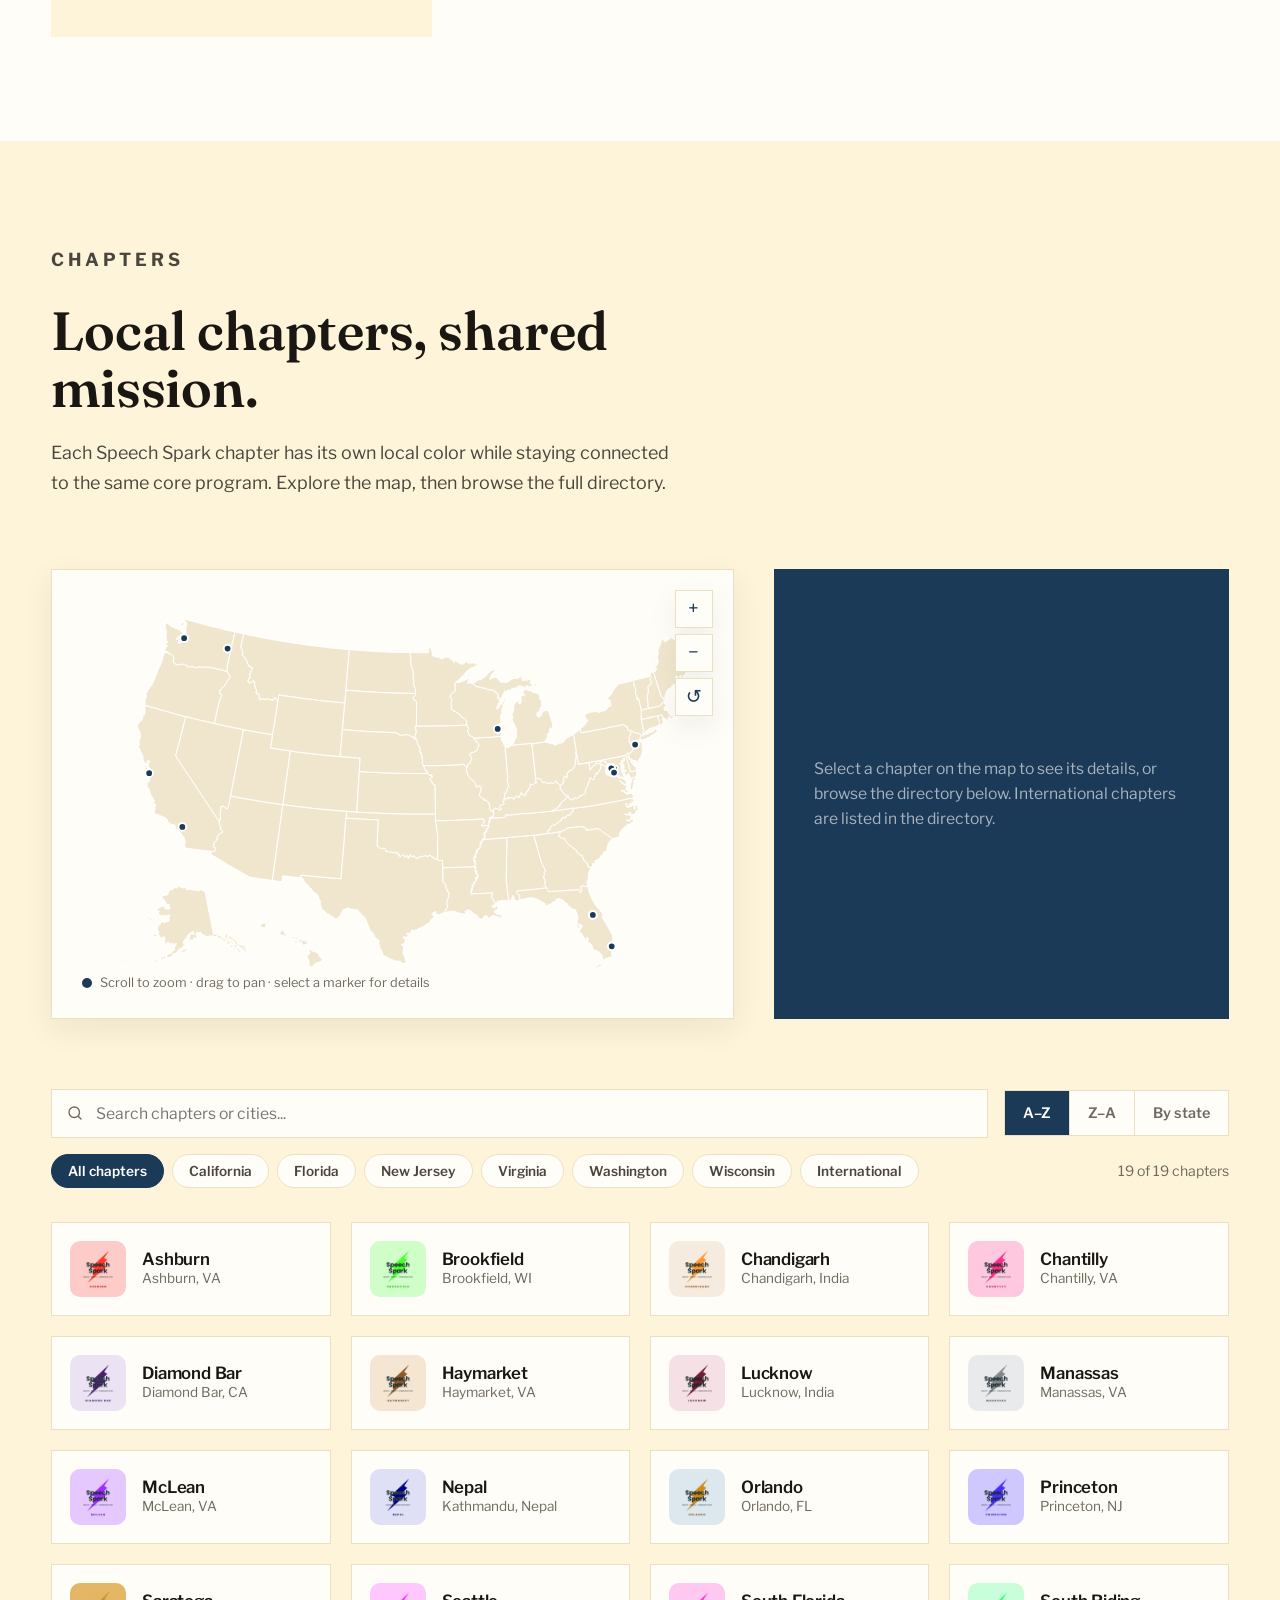
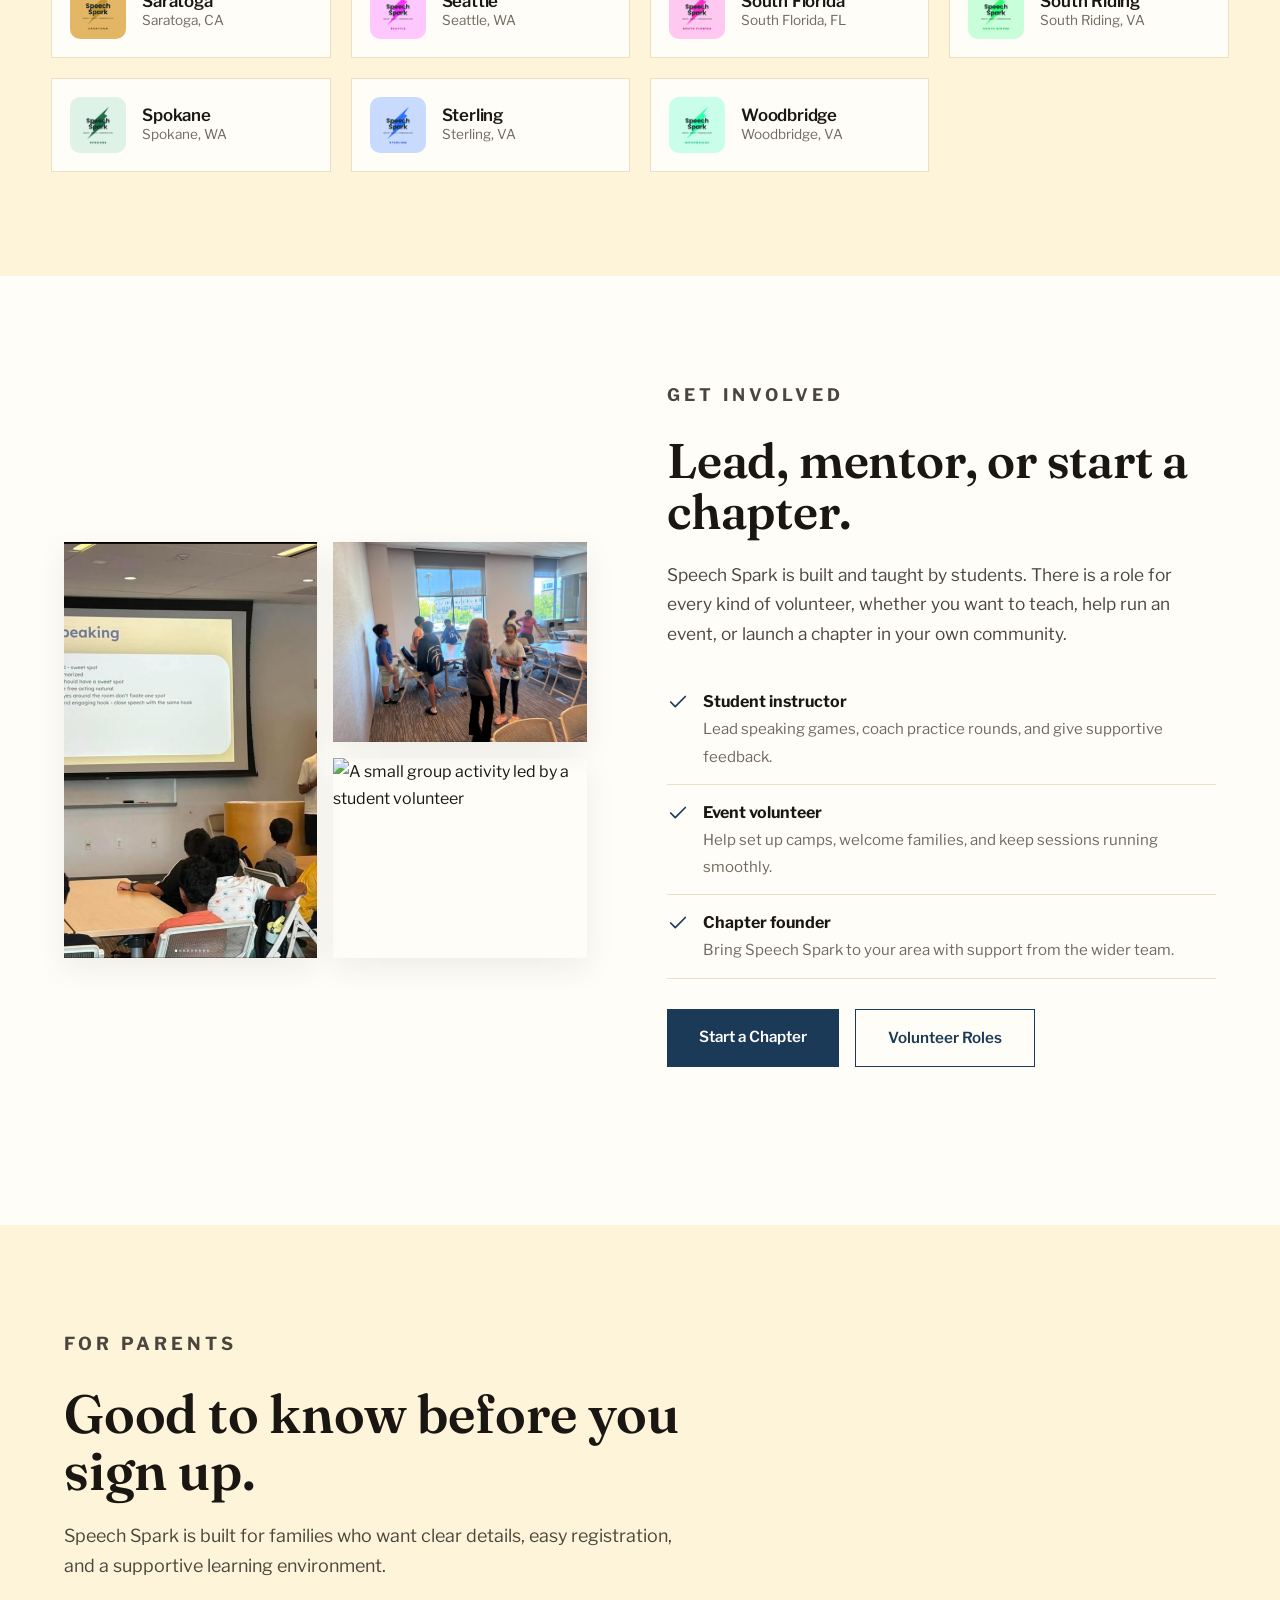
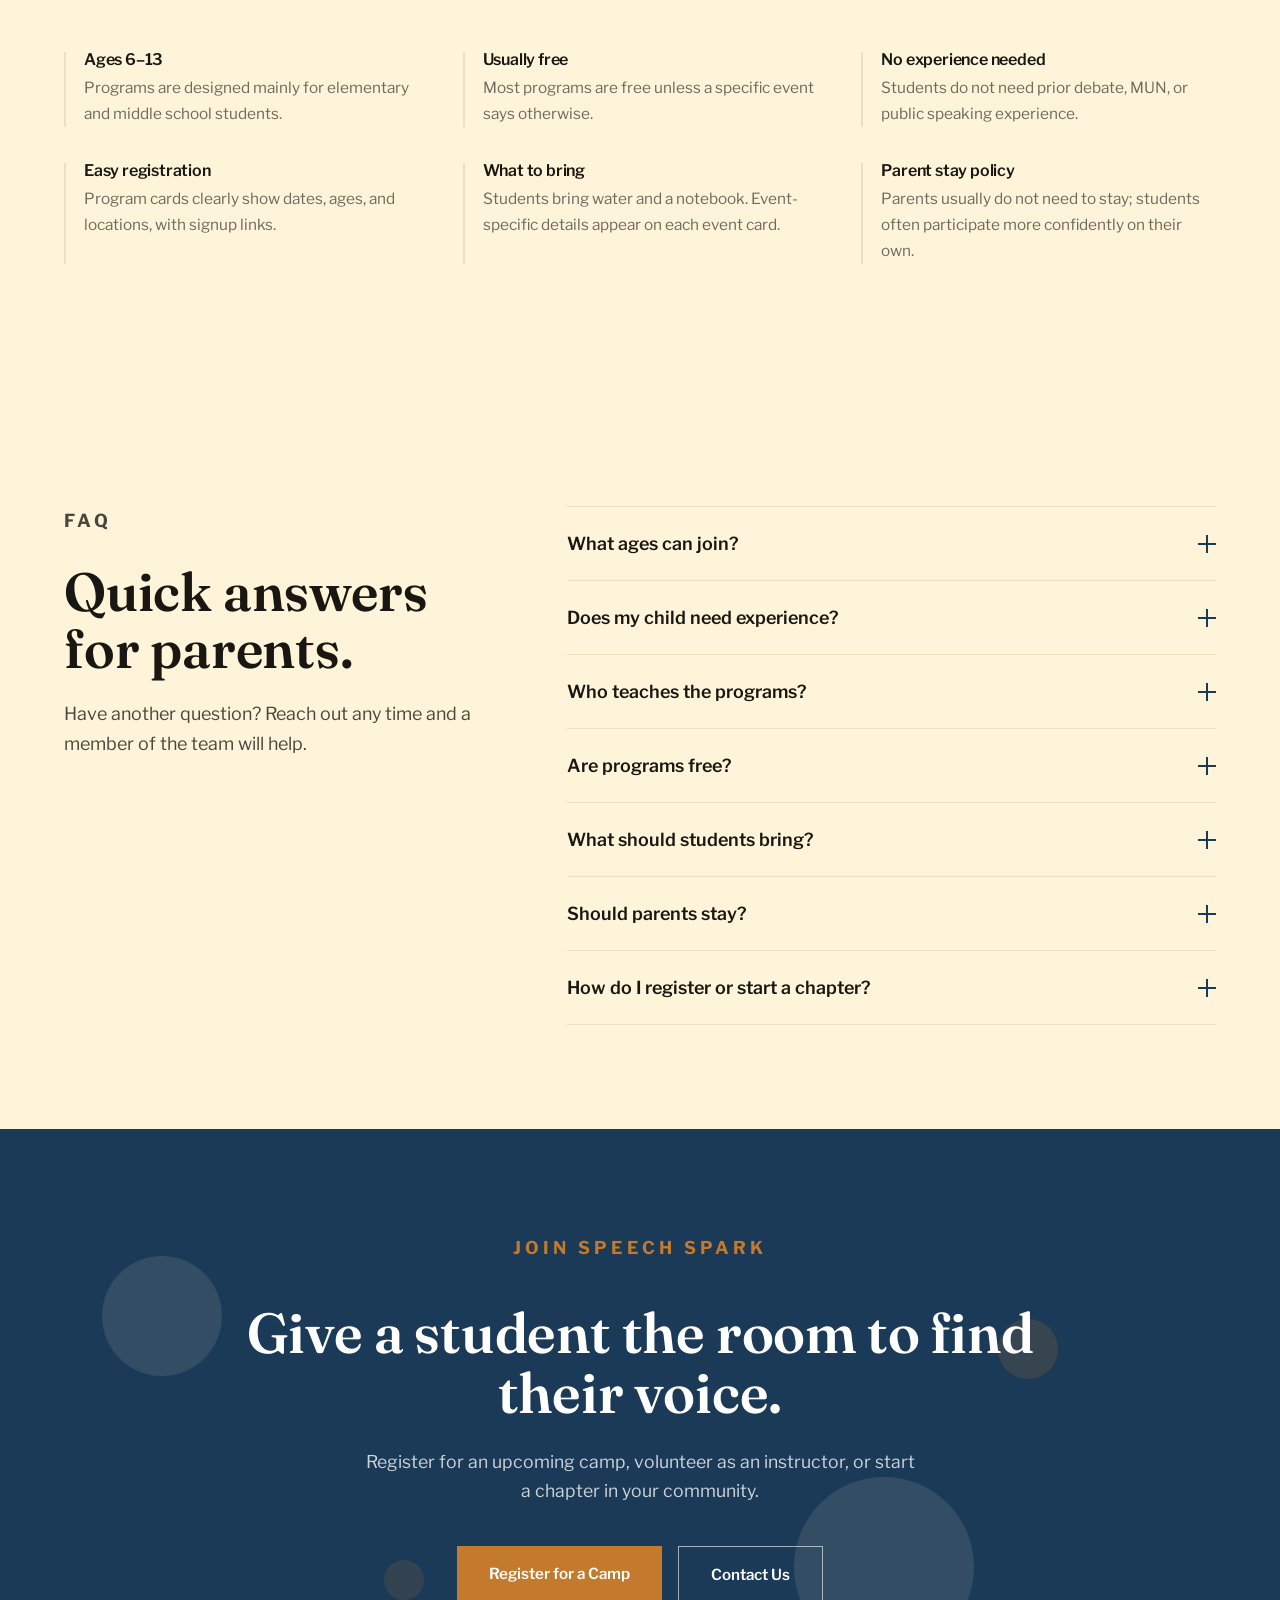
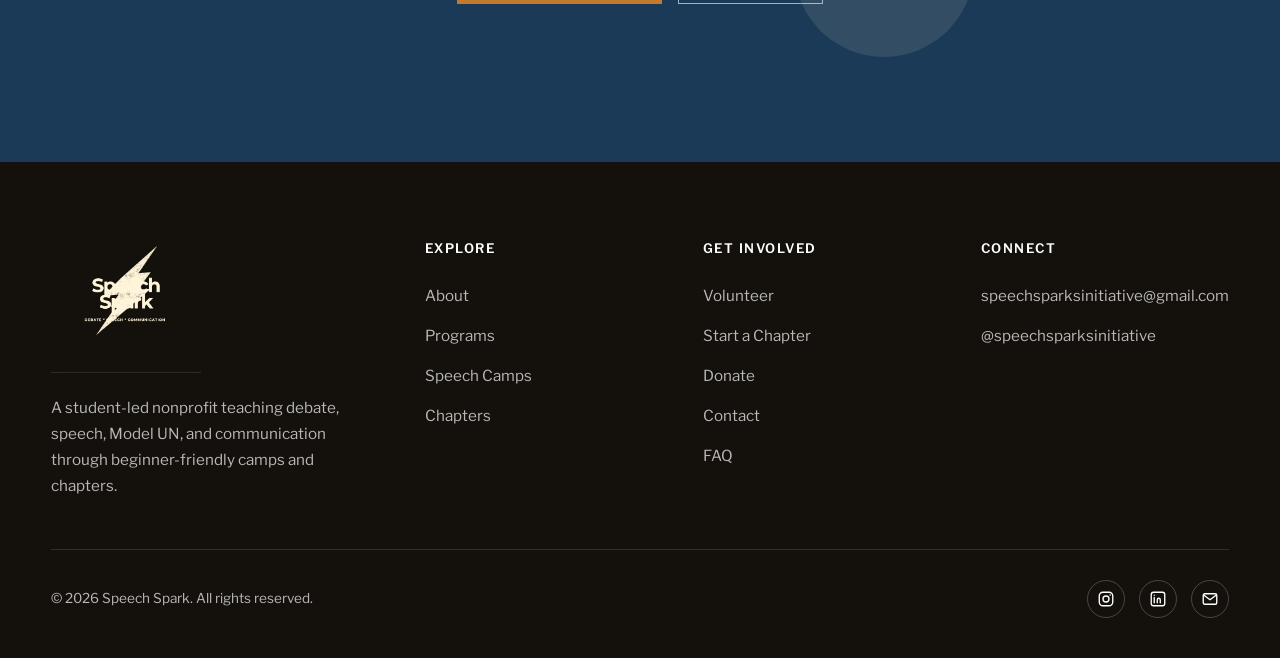
==== commit 1a13bf5e: "added donations page" ====
--- a/index.html
+++ b/index.html
@@ -37,6 +37,7 @@
                 <a href="camps.html">Speech Camps</a>
                 <a href="chapters.html">Chapters</a>
                 <a href="volunteer.html">Volunteer</a>
+                <a href="donate.html">Donate</a>
                 <a href="contact.html" class="nav-button">Contact</a>
             </nav>
         </div>
@@ -75,14 +76,6 @@
                 <span class="dot" aria-hidden="true"></span>
                 Ages 6&ndash;13 &middot; Beginner friendly
             </div>
-        </div>
-    </section>
-
-    <!-- Statement band -->
-    <section class="statement">
-        <div class="band-motion" aria-hidden="true"><span></span><span></span><span></span><span></span></div>
-        <div class="wrapper">
-            <p>Every confident leader begins with <span class="accent">a single conversation.</span></p>
         </div>
     </section>
 
@@ -339,14 +332,15 @@
                     <svg viewBox="0 0 24 24" fill="none" stroke="currentColor" stroke-width="1.8" aria-hidden="true"><circle cx="11" cy="11" r="7"/><path d="m20 20-3-3" stroke-linecap="round"/></svg>
                     <input type="search" id="chapter-search" placeholder="Search chapters or cities..." aria-label="Search chapters">
                 </div>
-                <select id="chapter-state" aria-label="Filter by state or region">
-                    <option value="">All locations</option>
-                </select>
-                <select id="chapter-sort" aria-label="Sort chapters">
-                    <option value="az">Sort: A–Z</option>
-                    <option value="za">Sort: Z–A</option>
-                    <option value="state">Sort: By state</option>
-                </select>
+                <div class="sort-group" id="chapter-sort" role="group" aria-label="Sort chapters">
+                    <button type="button" data-sort="az" class="active">A–Z</button>
+                    <button type="button" data-sort="za">Z–A</button>
+                    <button type="button" data-sort="state">By state</button>
+                </div>
+            </div>
+
+            <div class="filter-bar reveal">
+                <div class="filter-chips" id="chapter-filter" role="group" aria-label="Filter chapters by location"></div>
                 <span class="directory-count" id="chapter-count"></span>
             </div>
 
@@ -488,6 +482,7 @@
                     <h4>Get Involved</h4>
                     <a href="volunteer.html">Volunteer</a>
                     <a href="https://docs.google.com/forms/d/e/1FAIpQLSd--zFzzUYnIgWUZeGVBupkKX0qBzTiGZEEfWgyRt3ukHwYlg/viewform" target="_blank" rel="noopener">Start a Chapter</a>
+                    <a href="donate.html">Donate</a>
                     <a href="contact.html">Contact</a>
                     <a href="index.html#faq">FAQ</a>
                 </div>
--- a/css/style.css
+++ b/css/style.css
@@ -172,12 +172,12 @@
 }
 
 .secondary-button {
-    border: 1px solid var(--ink);
-    color: var(--ink);
+    border: 1px solid var(--navy);
+    color: var(--navy);
 }
 
 .secondary-button:hover {
-    background: var(--ink);
+    background: var(--navy);
     color: #fff;
     transform: translateY(-2px);
 }
@@ -222,14 +222,26 @@
     transition: height 0.3s ease;
 }
 
+.logo {
+    display: flex;
+    align-items: center;
+}
+
 .logo img {
-    width: 158px;
+    height: 52px;
+    width: auto;
+    display: block;
+}
+
+.navbar.scrolled .logo img {
+    height: 46px;
+    transition: height 0.3s ease;
 }
 
 .nav-links {
     display: flex;
     align-items: center;
-    gap: 38px;
+    gap: 28px;
 }
 
 .nav-links a {
@@ -257,12 +269,13 @@
 }
 
 .nav-button {
-    border: 1px solid var(--ink);
+    border: 1px solid var(--navy);
+    color: var(--navy);
     padding: 11px 24px;
 }
 
 .nav-button:hover {
-    background: var(--ink);
+    background: var(--navy);
     color: #fff;
 }
 
@@ -618,6 +631,133 @@
 }
 
 /* ==========================
+   RESOURCE / CURRICULUM CARDS
+========================== */
+
+.resource-grid {
+    display: grid;
+    grid-template-columns: 1fr 1fr;
+    gap: 26px;
+}
+
+.resource-card {
+    display: flex;
+    gap: 22px;
+    align-items: flex-start;
+    background: var(--paper);
+    border: 1px solid var(--cream-line);
+    padding: 32px;
+    transition: transform 0.35s ease, box-shadow 0.35s ease;
+}
+
+.resource-card:hover {
+    transform: translateY(-5px);
+    box-shadow: var(--shadow);
+}
+
+.resource-card .doc-icon {
+    flex-shrink: 0;
+    width: 52px;
+    height: 52px;
+    display: flex;
+    align-items: center;
+    justify-content: center;
+    background: var(--cream);
+    border-radius: 8px;
+    color: var(--navy);
+}
+
+.resource-card .doc-icon svg {
+    width: 26px;
+    height: 26px;
+}
+
+.resource-card h3 {
+    font-size: 1.5rem;
+    margin-bottom: 8px;
+}
+
+.resource-card p {
+    color: var(--ink-soft);
+    font-size: 0.98rem;
+    margin-bottom: 18px;
+}
+
+.resource-card .tag {
+    font-size: 0.72rem;
+    letter-spacing: 1px;
+    text-transform: uppercase;
+    font-weight: 700;
+    color: var(--ink-faint);
+    display: block;
+    margin-bottom: 14px;
+}
+
+/* one-on-one coaching highlight */
+.coaching {
+    background: var(--cream);
+}
+
+.coaching-inner {
+    display: grid;
+    grid-template-columns: 1fr 1.1fr;
+    gap: 0;
+    align-items: stretch;
+    box-shadow: var(--shadow);
+}
+
+.coaching-media {
+    overflow: hidden;
+}
+
+.coaching-media img {
+    width: 100%;
+    height: 100%;
+    object-fit: cover;
+}
+
+.coaching-body {
+    background: var(--navy);
+    color: #fff;
+    padding: 60px;
+    display: flex;
+    flex-direction: column;
+    justify-content: center;
+}
+
+.coaching-body h2 {
+    color: #fff;
+    font-size: clamp(2rem, 3.2vw, 3rem);
+    margin-bottom: 20px;
+}
+
+.coaching-body p {
+    color: rgba(255, 255, 255, 0.82);
+    font-size: 1.05rem;
+    margin-bottom: 18px;
+}
+
+.coaching-body .price-flag {
+    display: inline-block;
+    font-size: 0.75rem;
+    letter-spacing: 1.5px;
+    text-transform: uppercase;
+    font-weight: 700;
+    color: var(--ember);
+    margin-bottom: 20px;
+}
+
+.coaching-body .primary-button {
+    background: var(--ember);
+    align-self: flex-start;
+    margin-top: 8px;
+}
+
+.coaching-body .primary-button:hover {
+    background: #a9621f;
+}
+
+/* ==========================
    PHOTO BREAK (parallax strip)
 ========================== */
 
@@ -1147,7 +1287,7 @@
     display: flex;
     gap: 16px;
     flex-wrap: wrap;
-    margin-bottom: 34px;
+    margin-bottom: 16px;
     align-items: center;
 }
 
@@ -1177,19 +1317,78 @@
     color: var(--ink-faint);
 }
 
-.directory-controls select {
-    padding: 14px 16px;
+.sort-group {
+    display: inline-flex;
     border: 1px solid var(--cream-line);
     background: var(--paper);
-    font-family: inherit;
-    font-size: 0.95rem;
+    overflow: hidden;
+    flex-shrink: 0;
+}
+
+.sort-group button {
+    padding: 13px 18px;
+    font-size: 0.9rem;
+    font-weight: 600;
+    color: var(--ink-faint);
+    border-right: 1px solid var(--cream-line);
+    transition: background 0.2s ease, color 0.2s ease;
+}
+
+.sort-group button:last-child {
+    border-right: none;
+}
+
+.sort-group button:hover {
+    background: var(--cream);
     color: var(--ink);
+}
+
+.sort-group button.active {
+    background: var(--navy);
+    color: #fff;
+}
+
+.filter-bar {
+    display: flex;
+    align-items: center;
+    gap: 16px;
+    flex-wrap: wrap;
+    margin-bottom: 34px;
+}
+
+.filter-chips {
+    display: flex;
+    flex-wrap: wrap;
+    gap: 8px;
+}
+
+.filter-chips button {
+    padding: 8px 16px;
+    font-size: 0.85rem;
+    font-weight: 600;
+    border: 1px solid var(--cream-line);
+    border-radius: 999px;
+    color: var(--ink-soft);
+    background: var(--paper);
+    transition: background 0.2s ease, color 0.2s ease, border-color 0.2s ease;
+}
+
+.filter-chips button:hover {
+    border-color: var(--navy);
+    color: var(--navy);
+}
+
+.filter-chips button.active {
+    background: var(--navy);
+    border-color: var(--navy);
+    color: #fff;
 }
 
 .directory-count {
     font-size: 0.88rem;
     color: var(--ink-faint);
     margin-left: auto;
+    white-space: nowrap;
 }
 
 .directory-grid {
@@ -1431,6 +1630,36 @@
 
 .cta .hero-buttons {
     justify-content: center;
+}
+
+.cta .primary-button {
+    background: var(--ember);
+}
+
+.cta .primary-button:hover {
+    background: #a9621f;
+}
+
+/* donate live-stats note */
+.hcb-note {
+    text-align: center;
+    font-size: 0.9rem;
+    color: var(--ink-faint);
+    margin-top: 24px;
+}
+
+.hcb-note a {
+    color: var(--navy);
+    font-weight: 600;
+    border-bottom: 1px solid var(--navy);
+}
+
+.donate-actions {
+    display: flex;
+    flex-wrap: wrap;
+    gap: 16px;
+    justify-content: center;
+    margin-top: 12px;
 }
 
 .cta .secondary-button {
--- a/css/responsive.css
+++ b/css/responsive.css
@@ -145,9 +145,23 @@
     /* volunteer / prose / contact */
     .volunteer-container,
     .prose-split,
-    .contact-grid {
+    .contact-grid,
+    .resource-grid,
+    .coaching-inner {
         grid-template-columns: 1fr;
         gap: 50px;
+    }
+
+    .coaching-inner {
+        gap: 0;
+    }
+
+    .coaching-media {
+        height: 260px;
+    }
+
+    .coaching-body {
+        padding: 40px 30px;
     }
 
     .prose-split.reverse .prose-media {
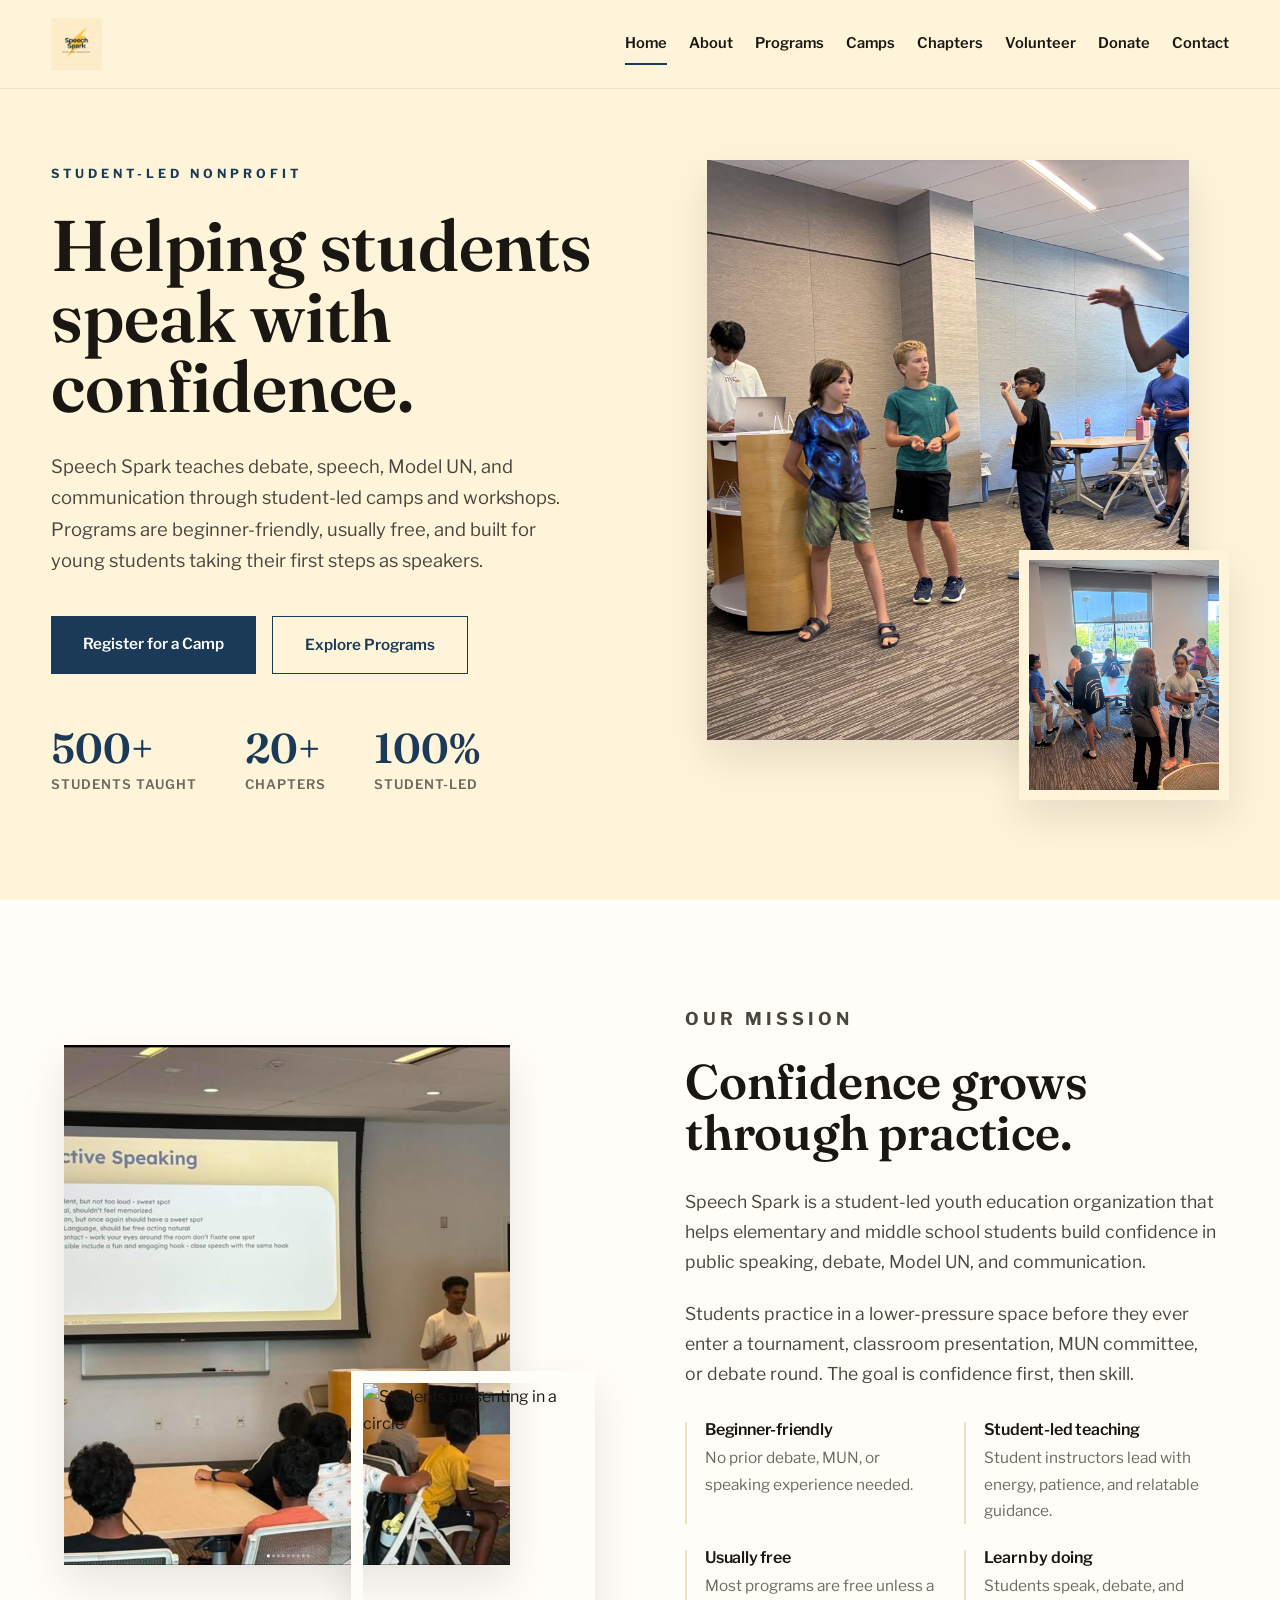
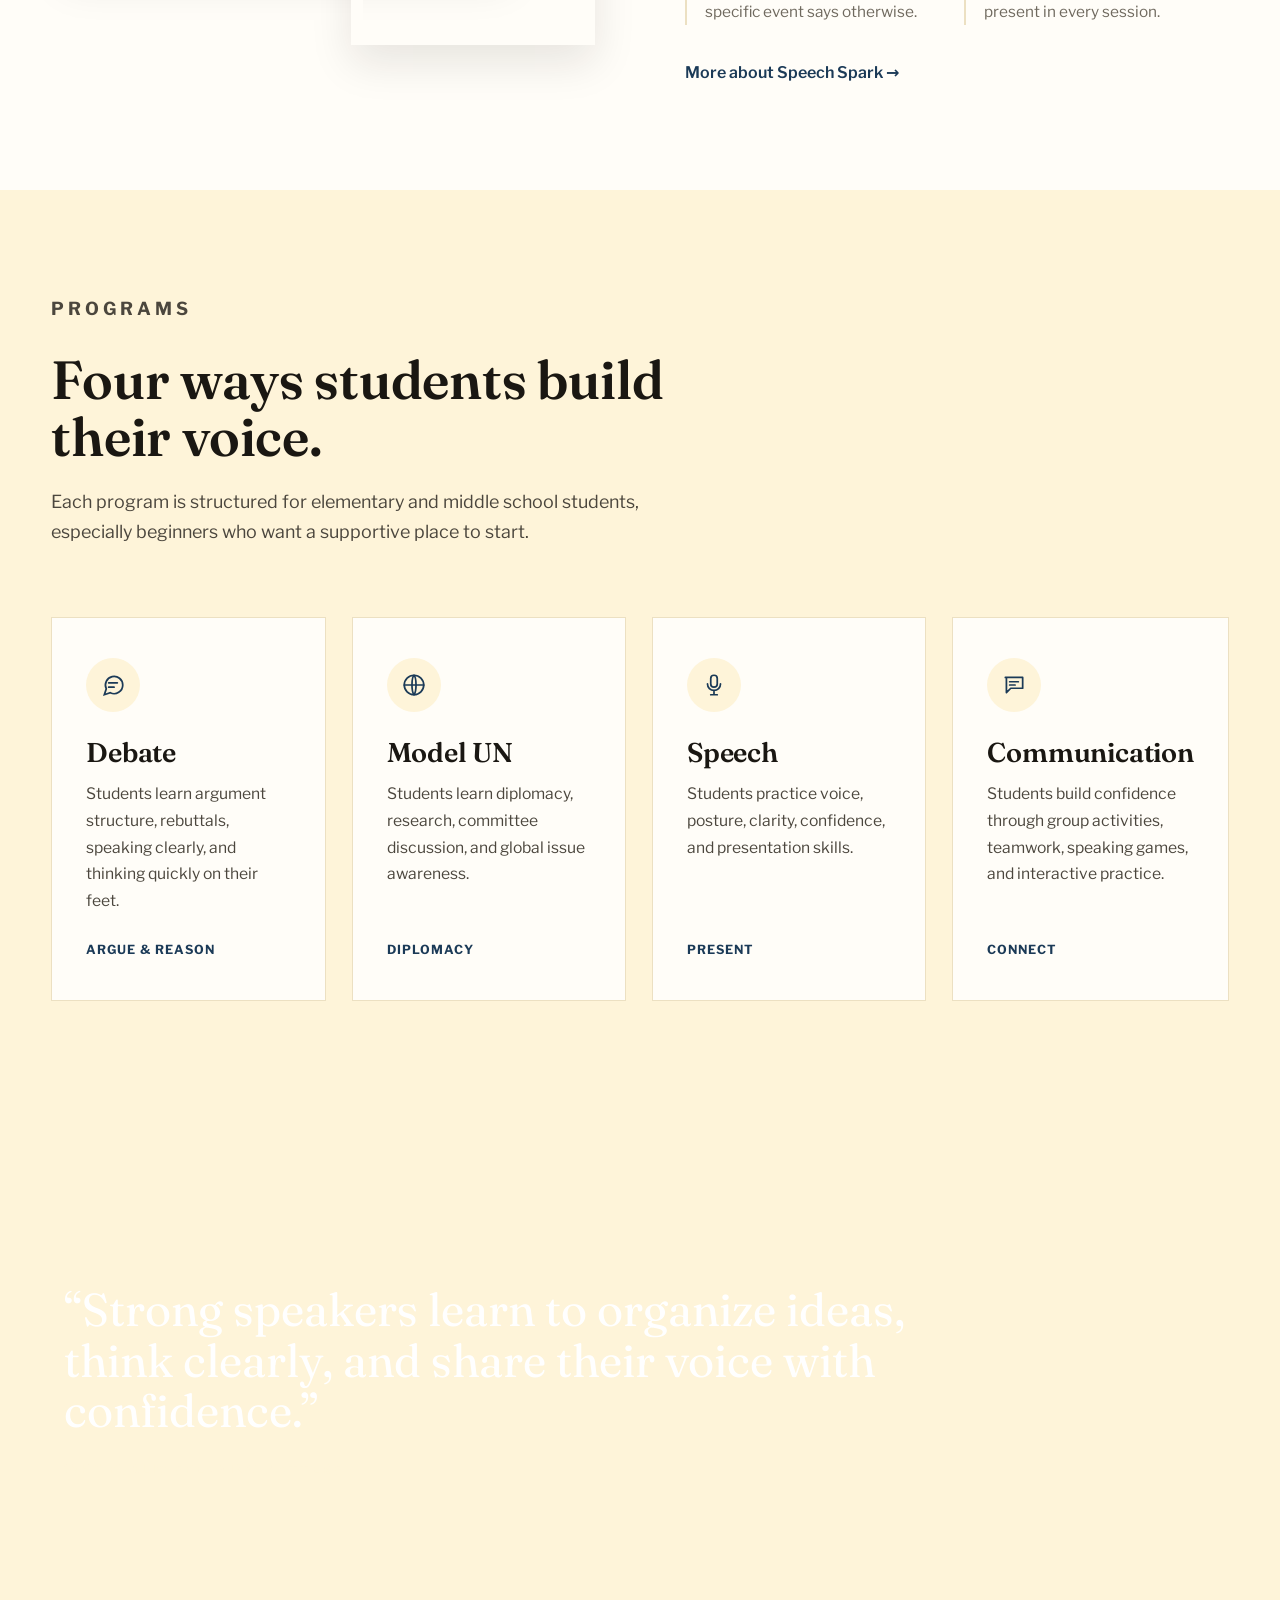
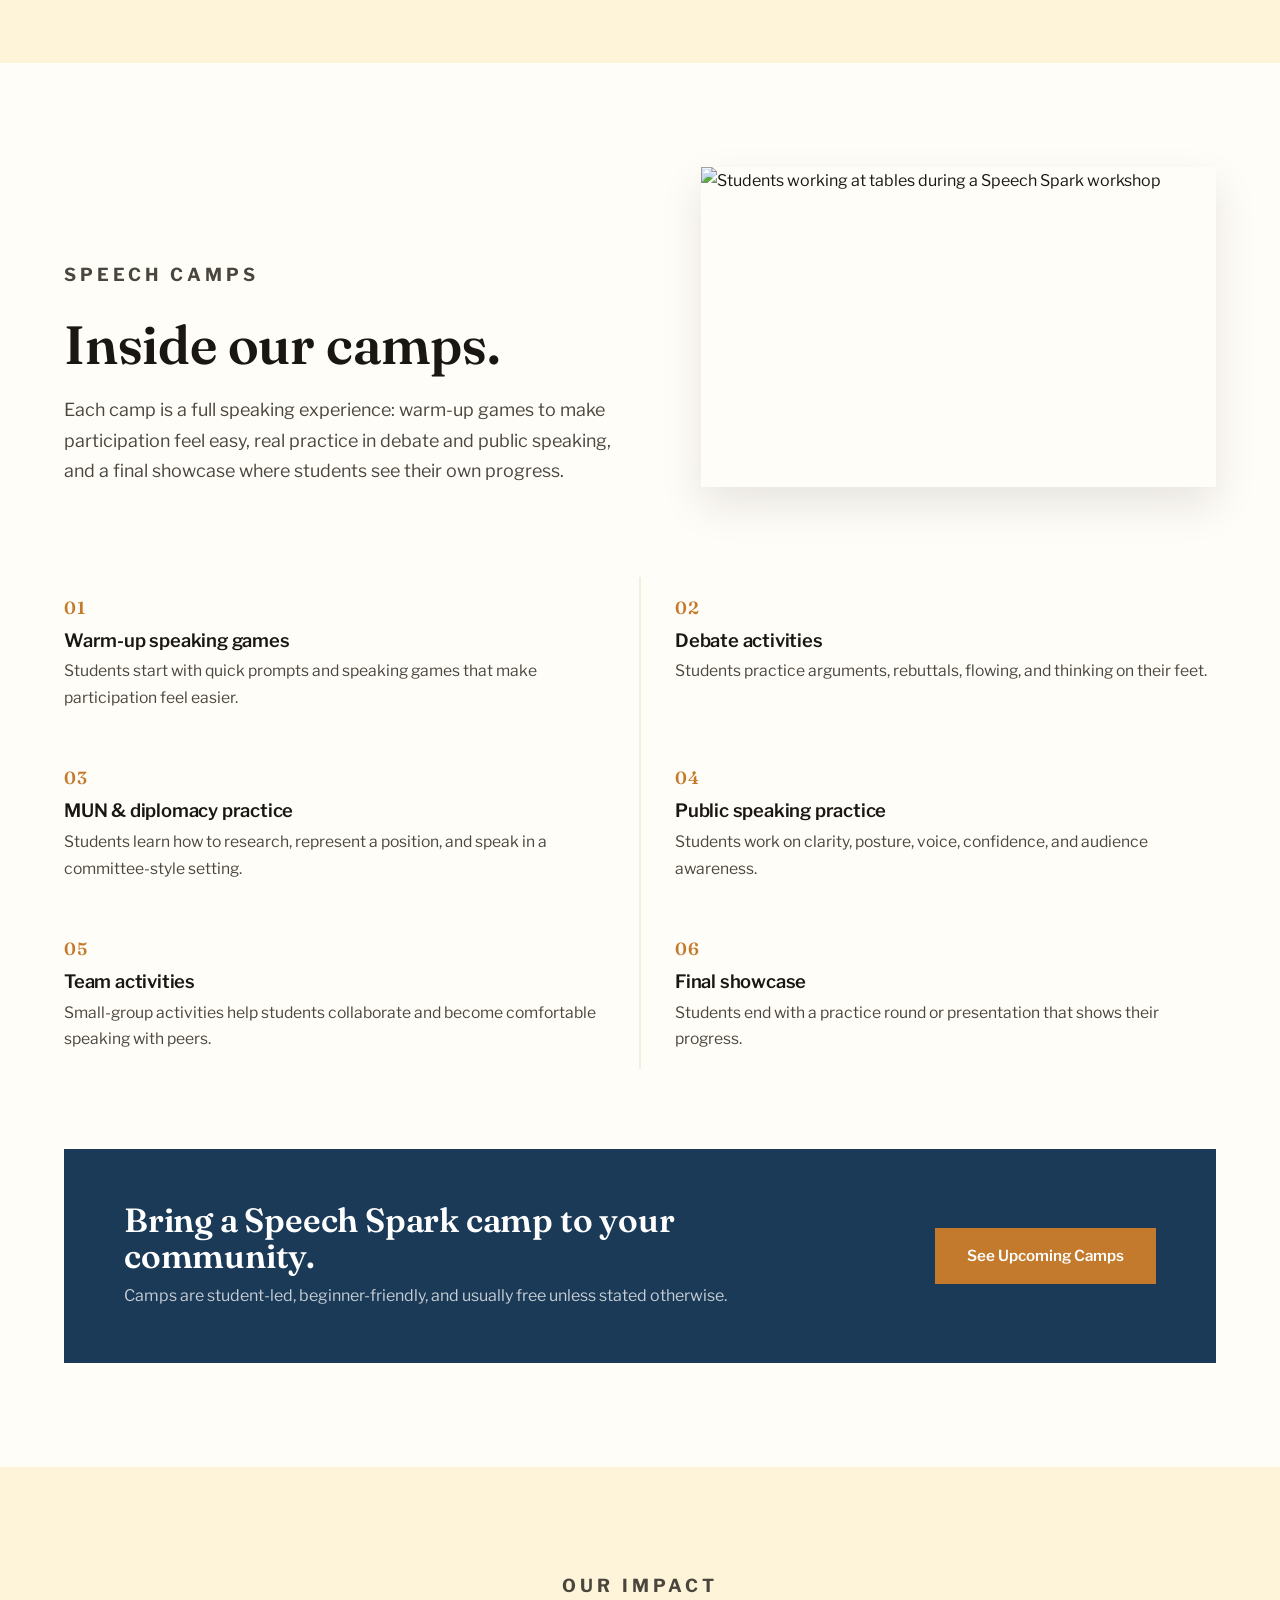
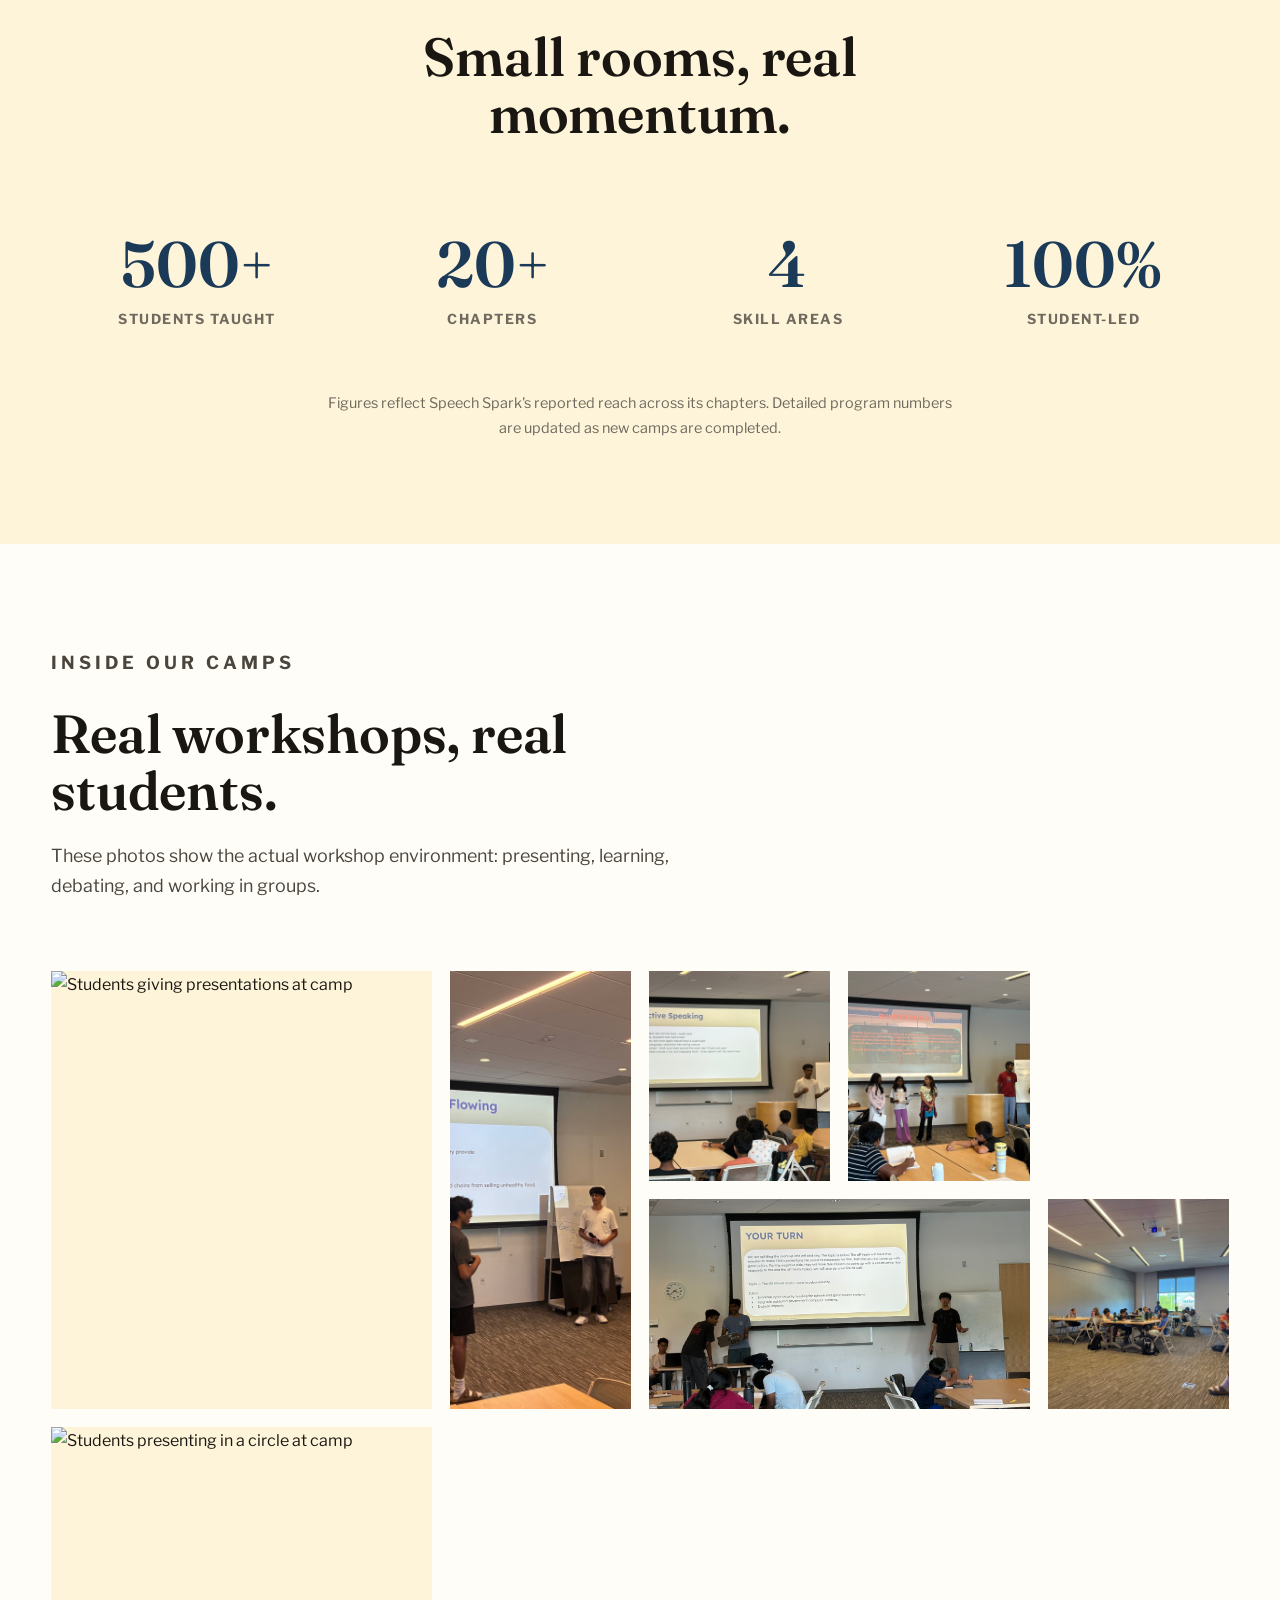
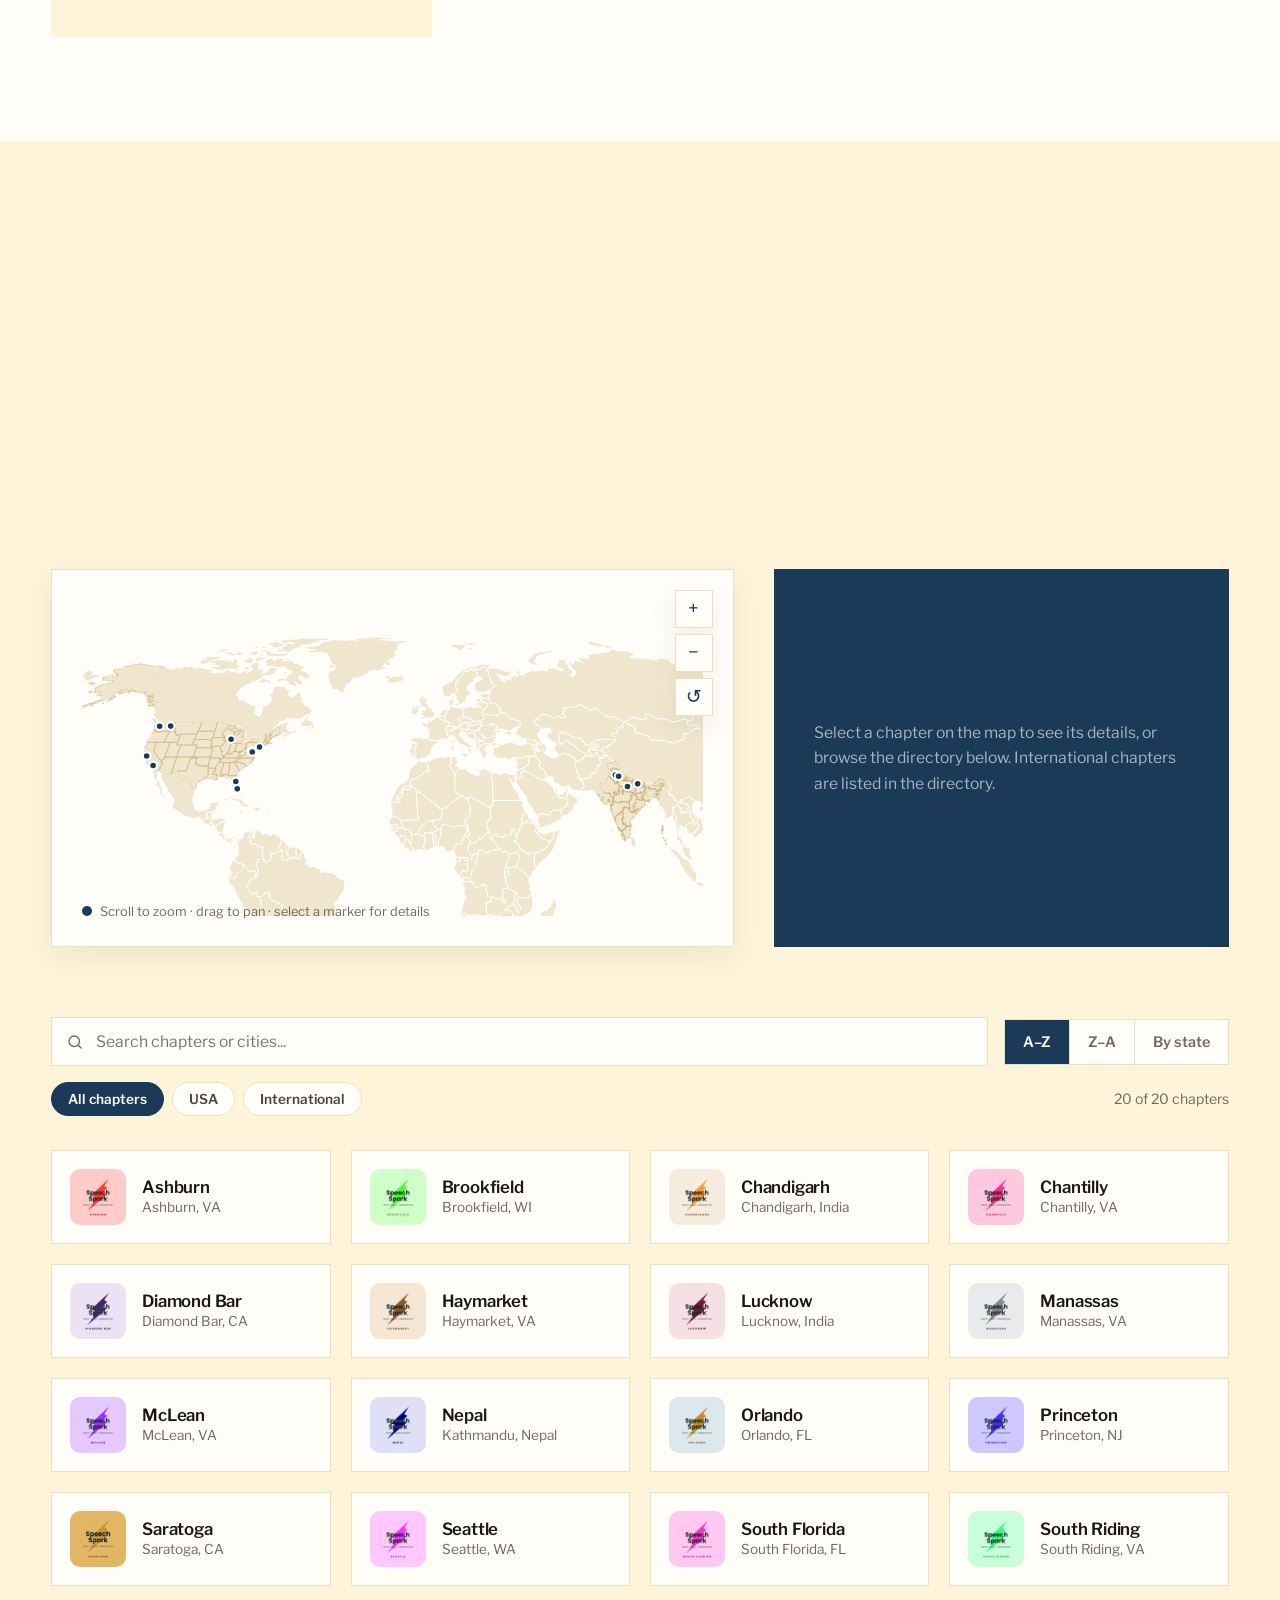
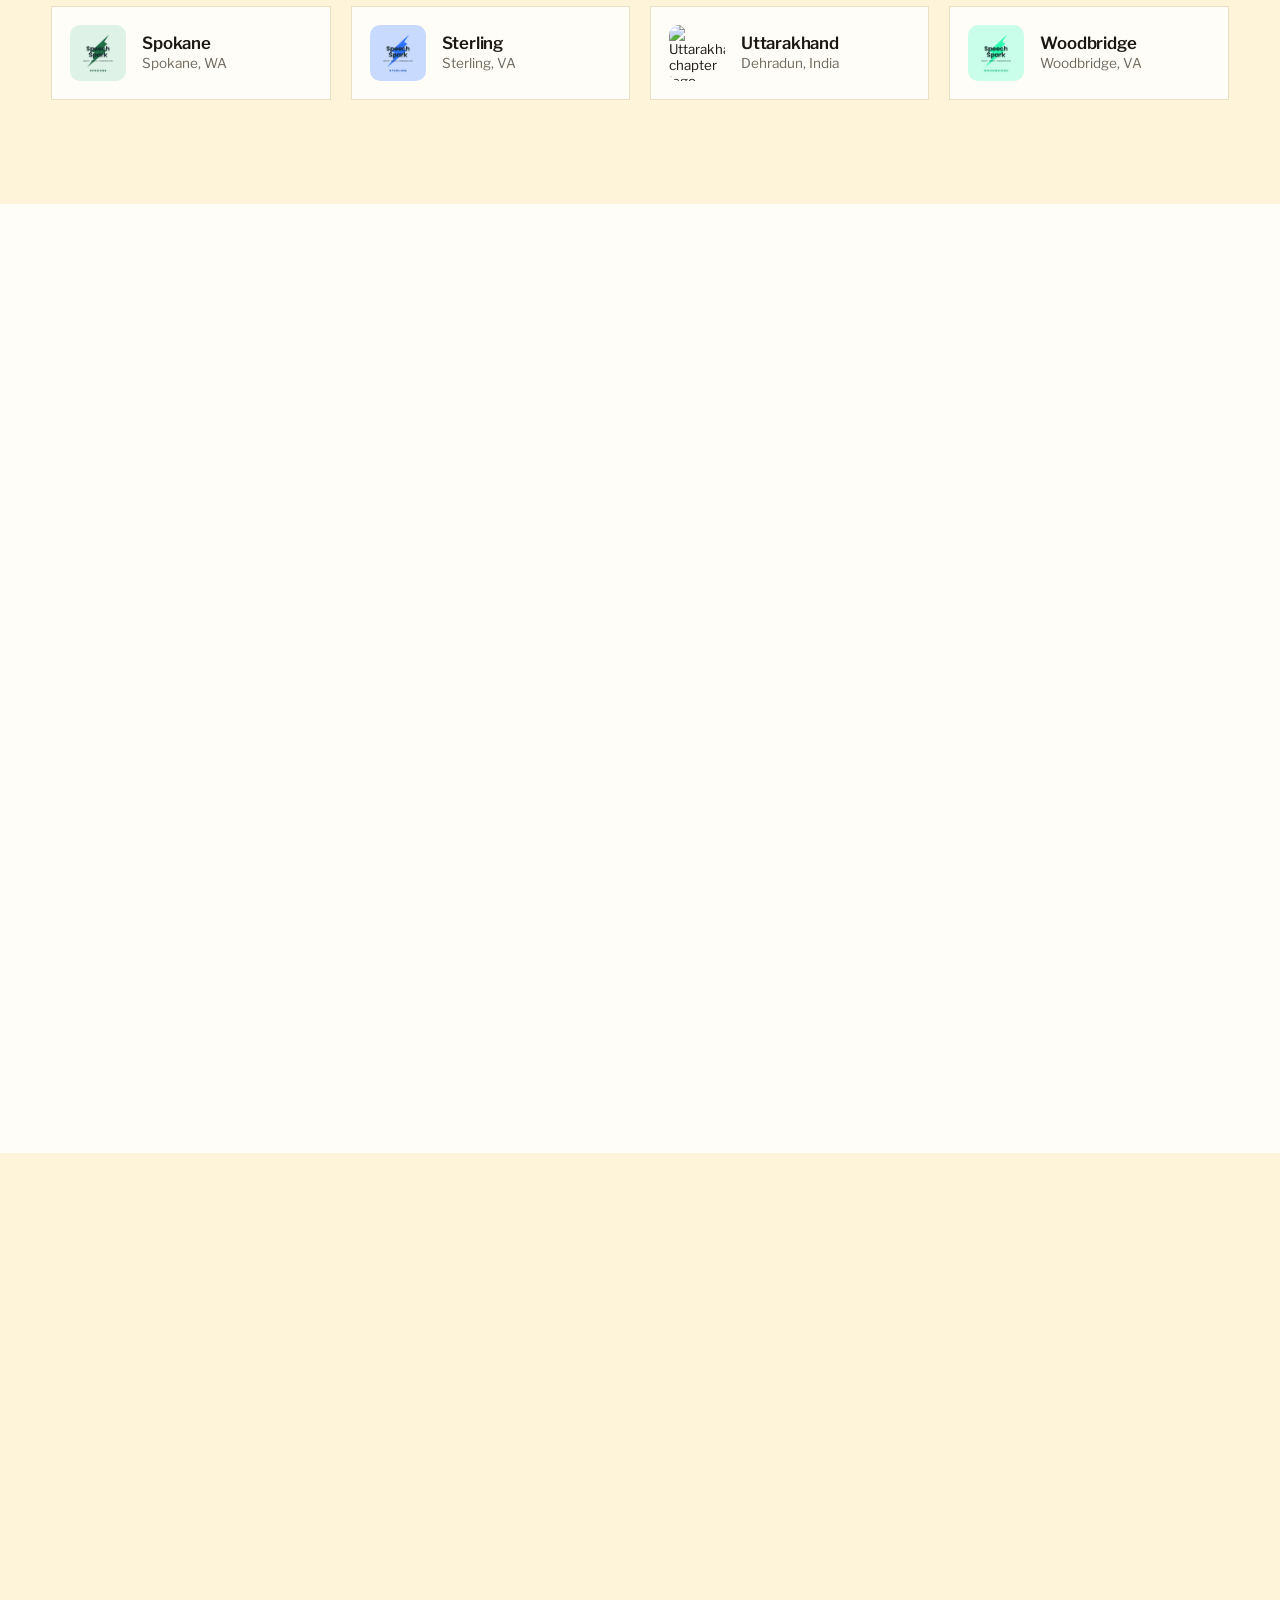
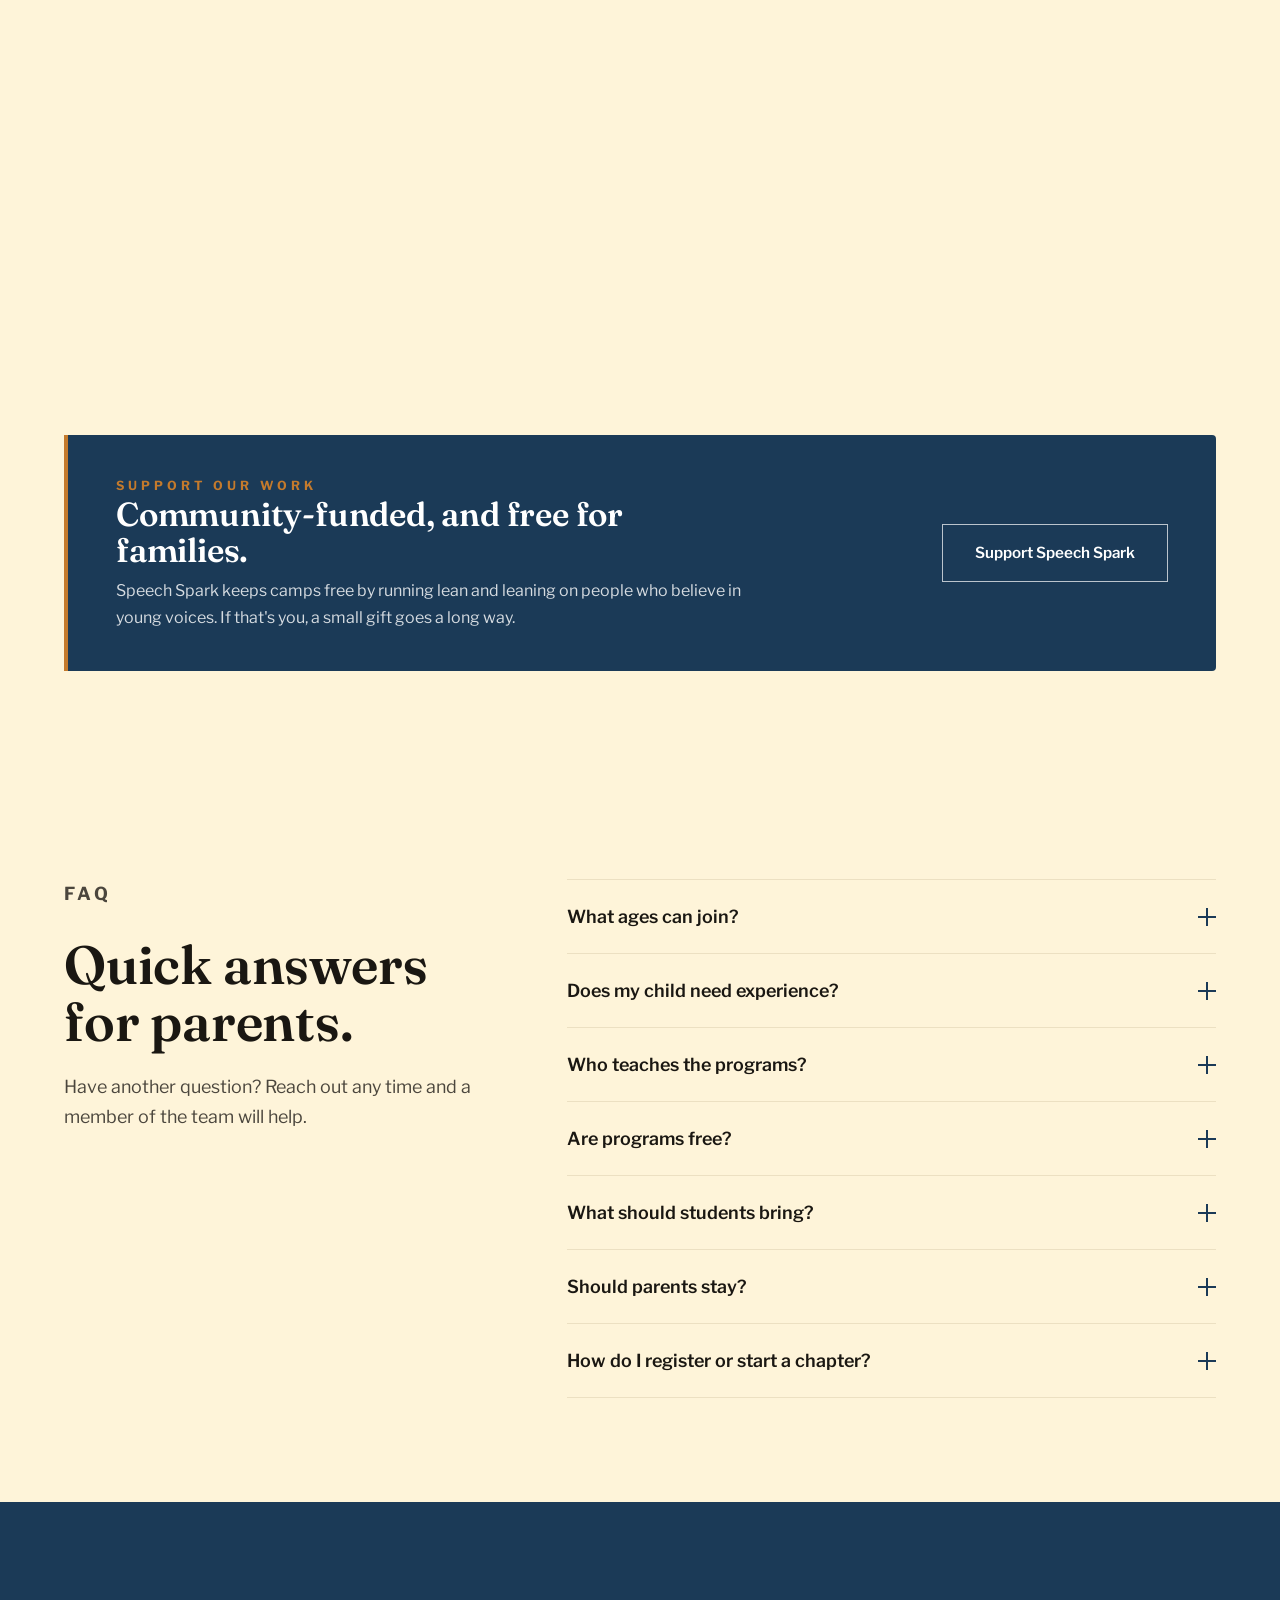
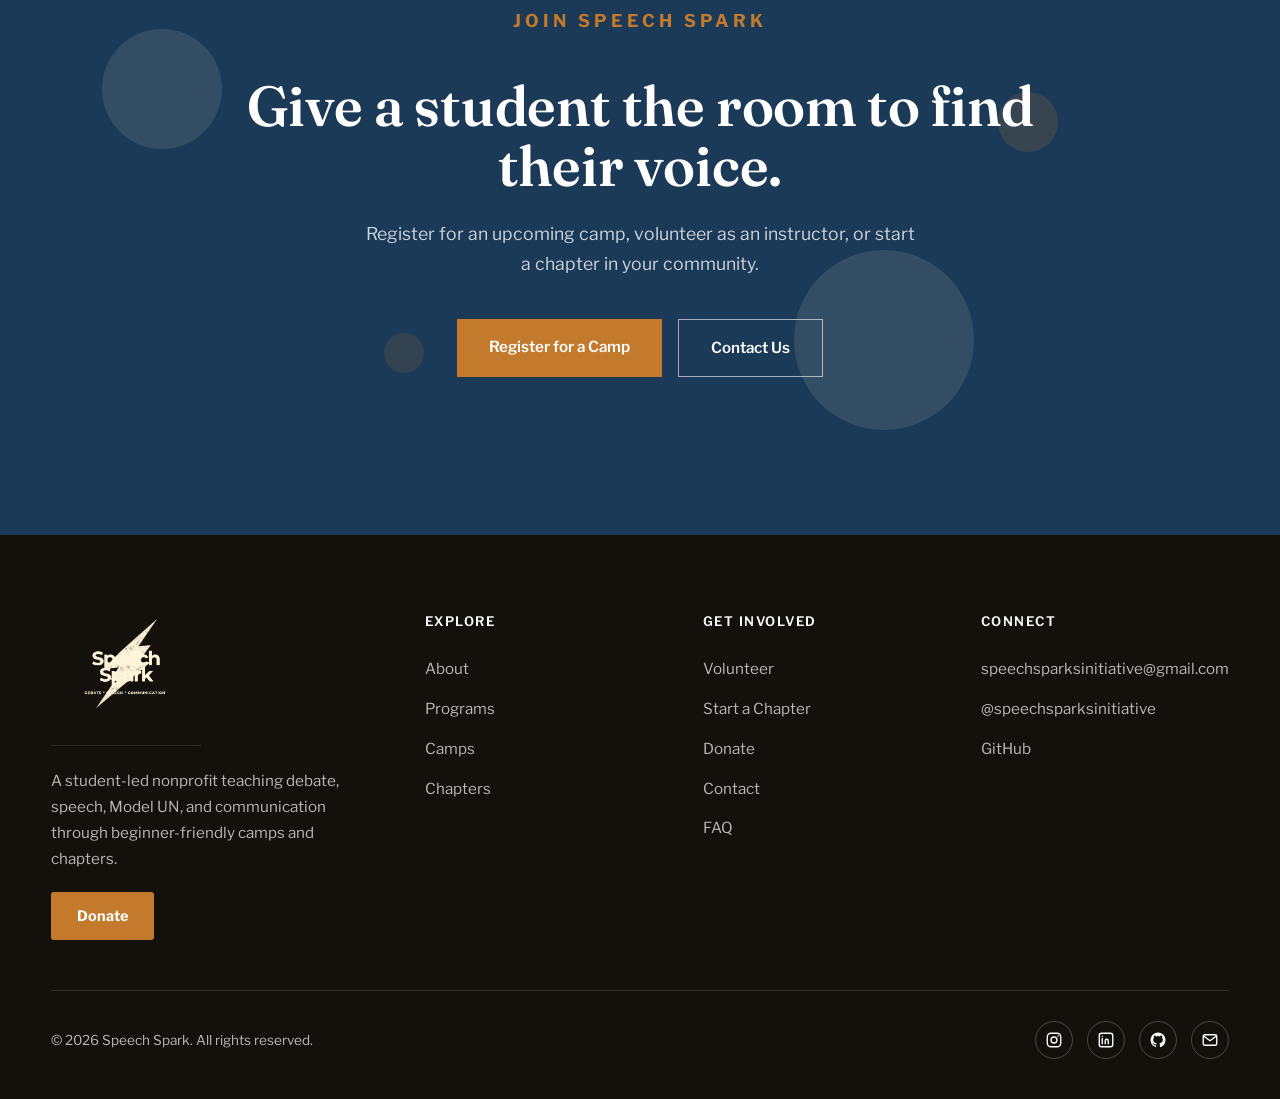
==== commit a3700090: "made map international, donations, clearer filtering, sponsorship levels" ====
--- a/index.html
+++ b/index.html
@@ -32,9 +32,10 @@
                 <span></span>
             </button>
             <nav class="nav-links" id="primary-nav" aria-label="Primary">
+                <a href="index.html">Home</a>
                 <a href="about.html">About</a>
                 <a href="programs.html">Programs</a>
-                <a href="camps.html">Speech Camps</a>
+                <a href="camps.html">Camps</a>
                 <a href="chapters.html">Chapters</a>
                 <a href="volunteer.html">Volunteer</a>
                 <a href="donate.html">Donate</a>
@@ -61,7 +62,7 @@
             </div>
             <div class="hero-stats">
                 <div class="stat"><strong>500+</strong><span>Students Taught</span></div>
-                <div class="stat"><strong>15+</strong><span>Chapters</span></div>
+                <div class="stat"><strong>20+</strong><span>Chapters</span></div>
                 <div class="stat"><strong>100%</strong><span>Student-Led</span></div>
             </div>
         </div>
@@ -71,10 +72,6 @@
             </div>
             <div class="hero-photo-sub image-reveal">
                 <img src="assets/photos/new-camp-group.jpg" alt="Students working together at a Speech Spark camp" width="210" height="250">
-            </div>
-            <div class="hero-badge">
-                <span class="dot" aria-hidden="true"></span>
-                Ages 6&ndash;13 &middot; Beginner friendly
             </div>
         </div>
     </section>
@@ -251,7 +248,7 @@
                     <div class="label">Students Taught</div>
                 </div>
                 <div class="impact-stat">
-                    <div class="num" data-count="15" data-suffix="+">0</div>
+                    <div class="num" data-count="20" data-suffix="+">0</div>
                     <div class="label">Chapters</div>
                 </div>
                 <div class="impact-stat">
@@ -403,6 +400,20 @@
         </div>
     </section>
 
+    <!-- Support strip -->
+    <section class="donate-strip">
+        <div class="wrapper">
+            <div class="donate-strip-inner reveal">
+                <div class="donate-strip-text">
+                    <p class="eyebrow">Support Our Work</p>
+                    <h2>Community-funded, and free for families.</h2>
+                    <p>Speech Spark keeps camps free by running lean and leaning on people who believe in young voices. If that's you, a small gift goes a long way.</p>
+                </div>
+                <a href="donate.html" class="secondary-button">Support Speech Spark</a>
+            </div>
+        </div>
+    </section>
+
     <!-- FAQ -->
     <section class="faq">
         <div class="wrapper">
@@ -470,12 +481,13 @@
                 <div class="footer-brand">
                     <img src="assets/logos/Main-light.png" alt="Speech Spark">
                     <p>A student-led nonprofit teaching debate, speech, Model UN, and communication through beginner-friendly camps and chapters.</p>
+                    <a class="footer-donate" href="https://hcb.hackclub.com/donations/start/speech-spark" target="_blank" rel="noopener">Donate</a>
                 </div>
                 <div class="footer-col">
                     <h4>Explore</h4>
                     <a href="about.html">About</a>
                     <a href="programs.html">Programs</a>
-                    <a href="camps.html">Speech Camps</a>
+                    <a href="camps.html">Camps</a>
                     <a href="chapters.html">Chapters</a>
                 </div>
                 <div class="footer-col">
@@ -490,6 +502,7 @@
                     <h4>Connect</h4>
                     <a href="mailto:speechsparksinitiative@gmail.com">speechsparksinitiative@gmail.com</a>
                     <a href="https://www.instagram.com/speechsparksinitiative/" target="_blank" rel="noopener">@speechsparksinitiative</a>
+                    <a href="https://github.com/Gootam1914/Speech-Spark-Website" target="_blank" rel="noopener">GitHub</a>
                 </div>
             </div>
             <div class="footer-bottom">
@@ -498,9 +511,10 @@
                     <a href="https://www.instagram.com/speechsparksinitiative/" target="_blank" rel="noopener" aria-label="Speech Spark on Instagram">
                         <svg viewBox="0 0 24 24" fill="none" stroke="currentColor" stroke-width="1.8"><rect x="3" y="3" width="18" height="18" rx="5"/><circle cx="12" cy="12" r="4"/><circle cx="17.5" cy="6.5" r="1" fill="currentColor" stroke="none"/></svg>
                     </a>
-                    <a href="https://www.linkedin.com/" target="_blank" rel="noopener" aria-label="Speech Spark on LinkedIn">
+                    <a href="https://www.linkedin.com/company/speech-spark-initiative/" target="_blank" rel="noopener" aria-label="Speech Spark on LinkedIn">
                         <svg viewBox="0 0 24 24" fill="none" stroke="currentColor" stroke-width="1.8"><rect x="3" y="3" width="18" height="18" rx="3"/><path d="M7 10v7M7 7v.01M11 17v-4a2 2 0 0 1 4 0v4M11 13v4" stroke-linecap="round" stroke-linejoin="round"/></svg>
                     </a>
+                    <a href="https://github.com/Gootam1914/Speech-Spark-Website" target="_blank" rel="noopener" aria-label="Speech Spark on GitHub"><svg viewBox="0 0 24 24" fill="currentColor"><path d="M12 2a10 10 0 0 0-3.16 19.49c.5.09.68-.22.68-.48 0-.24-.01-.87-.01-1.7-2.78.6-3.37-1.34-3.37-1.34-.45-1.16-1.11-1.47-1.11-1.47-.9-.62.07-.6.07-.6 1 .07 1.53 1.03 1.53 1.03.9 1.53 2.36 1.09 2.94.83.09-.65.35-1.09.63-1.34-2.22-.25-4.55-1.11-4.55-4.94 0-1.09.39-1.98 1.03-2.68-.1-.26-.45-1.27.1-2.65 0 0 .84-.27 2.75 1.02a9.5 9.5 0 0 1 5 0c1.91-1.29 2.75-1.02 2.75-1.02.55 1.38.2 2.39.1 2.65.64.7 1.03 1.59 1.03 2.68 0 3.84-2.34 4.69-4.57 4.94.36.31.68.92.68 1.85 0 1.34-.01 2.42-.01 2.75 0 .27.18.58.69.48A10 10 0 0 0 12 2Z"/></svg></a>
                     <a href="mailto:speechsparksinitiative@gmail.com" aria-label="Email Speech Spark">
                         <svg viewBox="0 0 24 24" fill="none" stroke="currentColor" stroke-width="1.8"><rect x="3" y="5" width="18" height="14" rx="2"/><path d="m4 7 8 6 8-6" stroke-linecap="round" stroke-linejoin="round"/></svg>
                     </a>
--- a/css/style.css
+++ b/css/style.css
@@ -241,7 +241,7 @@
 .nav-links {
     display: flex;
     align-items: center;
-    gap: 28px;
+    gap: 22px;
 }
 
 .nav-links a {
@@ -269,7 +269,7 @@
 }
 
 .nav-button {
-    border: 1px solid var(--navy);
+    /* border: 1px solid var(--navy); */
     color: var(--navy);
     padding: 11px 24px;
 }
@@ -874,6 +874,34 @@
     font-size: 0.98rem;
 }
 
+/* card variant — bordered activity boxes (camps page) */
+.timeline.cards {
+    grid-template-columns: repeat(3, 1fr);
+    gap: 22px;
+}
+
+.timeline.cards::before {
+    display: none;
+}
+
+.timeline.cards .timeline-step {
+    padding: 30px 28px;
+    background: var(--paper);
+    border: 1px solid var(--cream-line);
+    border-radius: 4px;
+    transition: transform 0.35s ease, box-shadow 0.35s ease, border-color 0.35s ease;
+}
+
+.timeline.cards .timeline-step:hover {
+    transform: translateY(-5px);
+    box-shadow: var(--shadow);
+    border-color: transparent;
+}
+
+.timeline.cards .timeline-step .num {
+    font-size: 1.3rem;
+}
+
 .camps-cta {
     margin-top: 70px;
     background: var(--navy);
@@ -1147,6 +1175,14 @@
     fill: #e7d6ab;
 }
 
+.us-subs path {
+    fill: none;
+    stroke: #cbb079;
+    stroke-width: 0.7;
+    opacity: 0.75;
+    pointer-events: none;
+}
+
 .map-marker {
     cursor: pointer;
 }
@@ -1662,6 +1698,277 @@
     margin-top: 12px;
 }
 
+/* subtle donate strip (homepage) */
+.donate-strip {
+    background: var(--cream);
+}
+
+.donate-strip-inner {
+    display: flex;
+    align-items: center;
+    justify-content: space-between;
+    gap: 40px;
+    background: var(--navy);
+    border-left: 4px solid var(--ember);
+    padding: 40px 48px;
+    border-radius: 0 4px 4px 0;
+}
+
+.donate-strip-inner .eyebrow {
+    color: var(--ember);
+}
+
+.donate-strip-text {
+    max-width: 640px;
+}
+
+.donate-strip-text h2 {
+    color: #fff;
+    font-size: clamp(1.7rem, 2.6vw, 2.2rem);
+    margin-bottom: 10px;
+}
+
+.donate-strip-text p {
+    color: rgba(255, 255, 255, 0.82);
+    margin: 0;
+}
+
+.donate-strip .secondary-button {
+    flex-shrink: 0;
+    border-color: rgba(255, 255, 255, 0.7);
+    color: #fff;
+}
+
+.donate-strip .secondary-button:hover {
+    background: #fff;
+    color: var(--navy);
+}
+
+/* ---- donate give section ---- */
+.give {
+    background: var(--paper);
+}
+
+.give-inner {
+    display: grid;
+    grid-template-columns: 0.95fr 1.05fr;
+    gap: 60px;
+    align-items: center;
+}
+
+.give-tracker {
+    background: var(--cream);
+    border: 1px solid var(--cream-line);
+    padding: 44px;
+}
+
+.give-tracker .raised-amt {
+    font-family: var(--serif);
+    font-size: clamp(3.4rem, 6vw, 5rem);
+    font-weight: 600;
+    color: var(--navy);
+    line-height: 1;
+}
+
+.give-tracker .raised-cap {
+    font-size: 0.8rem;
+    letter-spacing: 1.5px;
+    text-transform: uppercase;
+    font-weight: 700;
+    color: var(--ink-faint);
+    margin-top: 8px;
+}
+
+.goal-bar {
+    height: 16px;
+    background: #eadfc2;
+    border-radius: 999px;
+    overflow: hidden;
+    margin: 28px 0 12px;
+}
+
+.goal-fill {
+    height: 100%;
+    width: 0;
+    background: var(--ember);
+    border-radius: 999px;
+    transition: width 1.2s cubic-bezier(0.22, 1, 0.36, 1);
+}
+
+.goal-label {
+    font-size: 0.98rem;
+    color: var(--ink-soft);
+    font-weight: 600;
+}
+
+.give-tracker .hcb-note {
+    text-align: left;
+    margin-top: 22px;
+}
+
+.give-cta .eyebrow {
+    color: var(--ember);
+}
+
+.give-cta h2 {
+    font-size: clamp(2.4rem, 4.2vw, 3.6rem);
+    margin-bottom: 20px;
+}
+
+.give-cta p {
+    font-size: 1.15rem;
+    color: var(--ink-soft);
+    margin-bottom: 32px;
+    max-width: 520px;
+}
+
+.donate-btn-lg {
+    display: inline-block;
+    background: var(--ember);
+    color: #fff;
+    font-size: 1.35rem;
+    font-weight: 700;
+    padding: 22px 52px;
+    box-shadow: 0 14px 30px rgba(196, 122, 44, 0.32);
+    transition: transform 0.25s ease, background 0.25s ease, box-shadow 0.25s ease;
+}
+
+.donate-btn-lg:hover {
+    background: #a9621f;
+    transform: translateY(-3px);
+    box-shadow: 0 18px 38px rgba(196, 122, 44, 0.4);
+}
+
+.give-cta .give-sub {
+    font-size: 0.95rem;
+    color: var(--ink-faint);
+    margin: 18px 0 0;
+}
+
+.give-cta .give-sub a {
+    color: var(--navy);
+    font-weight: 600;
+    border-bottom: 1px solid var(--navy);
+}
+
+/* recent donations */
+.recent-card {
+    margin-top: 44px;
+    background: var(--cream);
+    border: 1px solid var(--cream-line);
+    padding: 34px 40px;
+}
+
+.recent-head {
+    display: flex;
+    align-items: baseline;
+    justify-content: space-between;
+    gap: 16px;
+    margin-bottom: 10px;
+}
+
+.recent-head h3 {
+    font-size: 1.6rem;
+}
+
+.recent-list {
+    display: flex;
+    flex-direction: column;
+}
+
+.recent-item {
+    display: flex;
+    align-items: center;
+    gap: 16px;
+    padding: 16px 0;
+    border-bottom: 1px solid var(--cream-line);
+}
+
+.recent-item:last-child {
+    border-bottom: none;
+}
+
+.recent-item .avatar {
+    width: 42px;
+    height: 42px;
+    border-radius: 50%;
+    background: var(--navy);
+    color: #fff;
+    display: flex;
+    align-items: center;
+    justify-content: center;
+    font-weight: 700;
+    font-size: 1rem;
+    flex-shrink: 0;
+}
+
+.recent-item .who {
+    font-weight: 600;
+    color: var(--ink);
+}
+
+.recent-item .when {
+    font-size: 0.85rem;
+    color: var(--ink-faint);
+}
+
+.recent-item .amount {
+    margin-left: auto;
+    font-family: var(--serif);
+    font-weight: 600;
+    font-size: 1.35rem;
+    color: var(--navy);
+    white-space: nowrap;
+}
+
+.recent-empty {
+    padding: 22px 0 6px;
+    color: var(--ink-faint);
+}
+
+.recent-empty a {
+    color: var(--navy);
+    font-weight: 600;
+    border-bottom: 1px solid var(--navy);
+}
+
+/* sponsors */
+.sponsors {
+    background: var(--paper);
+}
+
+.sponsor-board {
+    border: 2px dashed var(--cream-line);
+    border-radius: 6px;
+    padding: 54px 40px;
+    text-align: center;
+    background: var(--cream);
+}
+
+.sponsor-board p {
+    font-family: var(--serif);
+    font-size: 1.5rem;
+    color: var(--ink);
+    margin-bottom: 26px;
+}
+
+.sponsor-board .donate-actions {
+    margin-top: 0;
+}
+
+.sponsor-note {
+    text-align: center;
+    font-size: 0.9rem;
+    color: var(--ink-faint);
+    margin-top: 22px;
+}
+
+.sponsor-note a {
+    color: var(--navy);
+    font-weight: 600;
+    border-bottom: 1px solid var(--navy);
+}
+
 .cta .secondary-button {
     border-color: rgba(255, 255, 255, 0.6);
     color: #fff;
@@ -1700,6 +2007,23 @@
     font-size: 0.95rem;
 }
 
+.footer-donate {
+    display: inline-block;
+    margin-top: 20px;
+    background: var(--ember);
+    color: #fff;
+    font-weight: 700;
+    font-size: 0.9rem;
+    padding: 12px 26px;
+    border-radius: 3px;
+    transition: background 0.25s ease, transform 0.25s ease;
+}
+
+.footer-donate:hover {
+    background: #a9621f;
+    transform: translateY(-2px);
+}
+
 .footer-col h4 {
     font-family: var(--sans);
     color: #fff;
@@ -1772,7 +2096,10 @@
 .page-header .wrapper {
     position: relative;
     z-index: 1;
-    max-width: 680px;
+}
+
+.page-header .wrapper > * {
+    max-width: 640px;
 }
 
 .page-header .eyebrow {
--- a/css/responsive.css
+++ b/css/responsive.css
@@ -24,6 +24,10 @@
 
     .chapters-map-wrap {
         grid-template-columns: 1fr;
+    }
+
+    .timeline.cards {
+        grid-template-columns: repeat(2, 1fr);
     }
 }
 
@@ -124,6 +128,17 @@
         gap: 0;
     }
 
+    .timeline.cards {
+        grid-template-columns: 1fr;
+        gap: 16px;
+    }
+
+    .donate-strip-inner {
+        flex-direction: column;
+        align-items: flex-start;
+        padding: 32px 26px;
+    }
+
     .timeline::before {
         left: 0;
         transform: none;
@@ -147,7 +162,8 @@
     .prose-split,
     .contact-grid,
     .resource-grid,
-    .coaching-inner {
+    .coaching-inner,
+    .give-inner {
         grid-template-columns: 1fr;
         gap: 50px;
     }
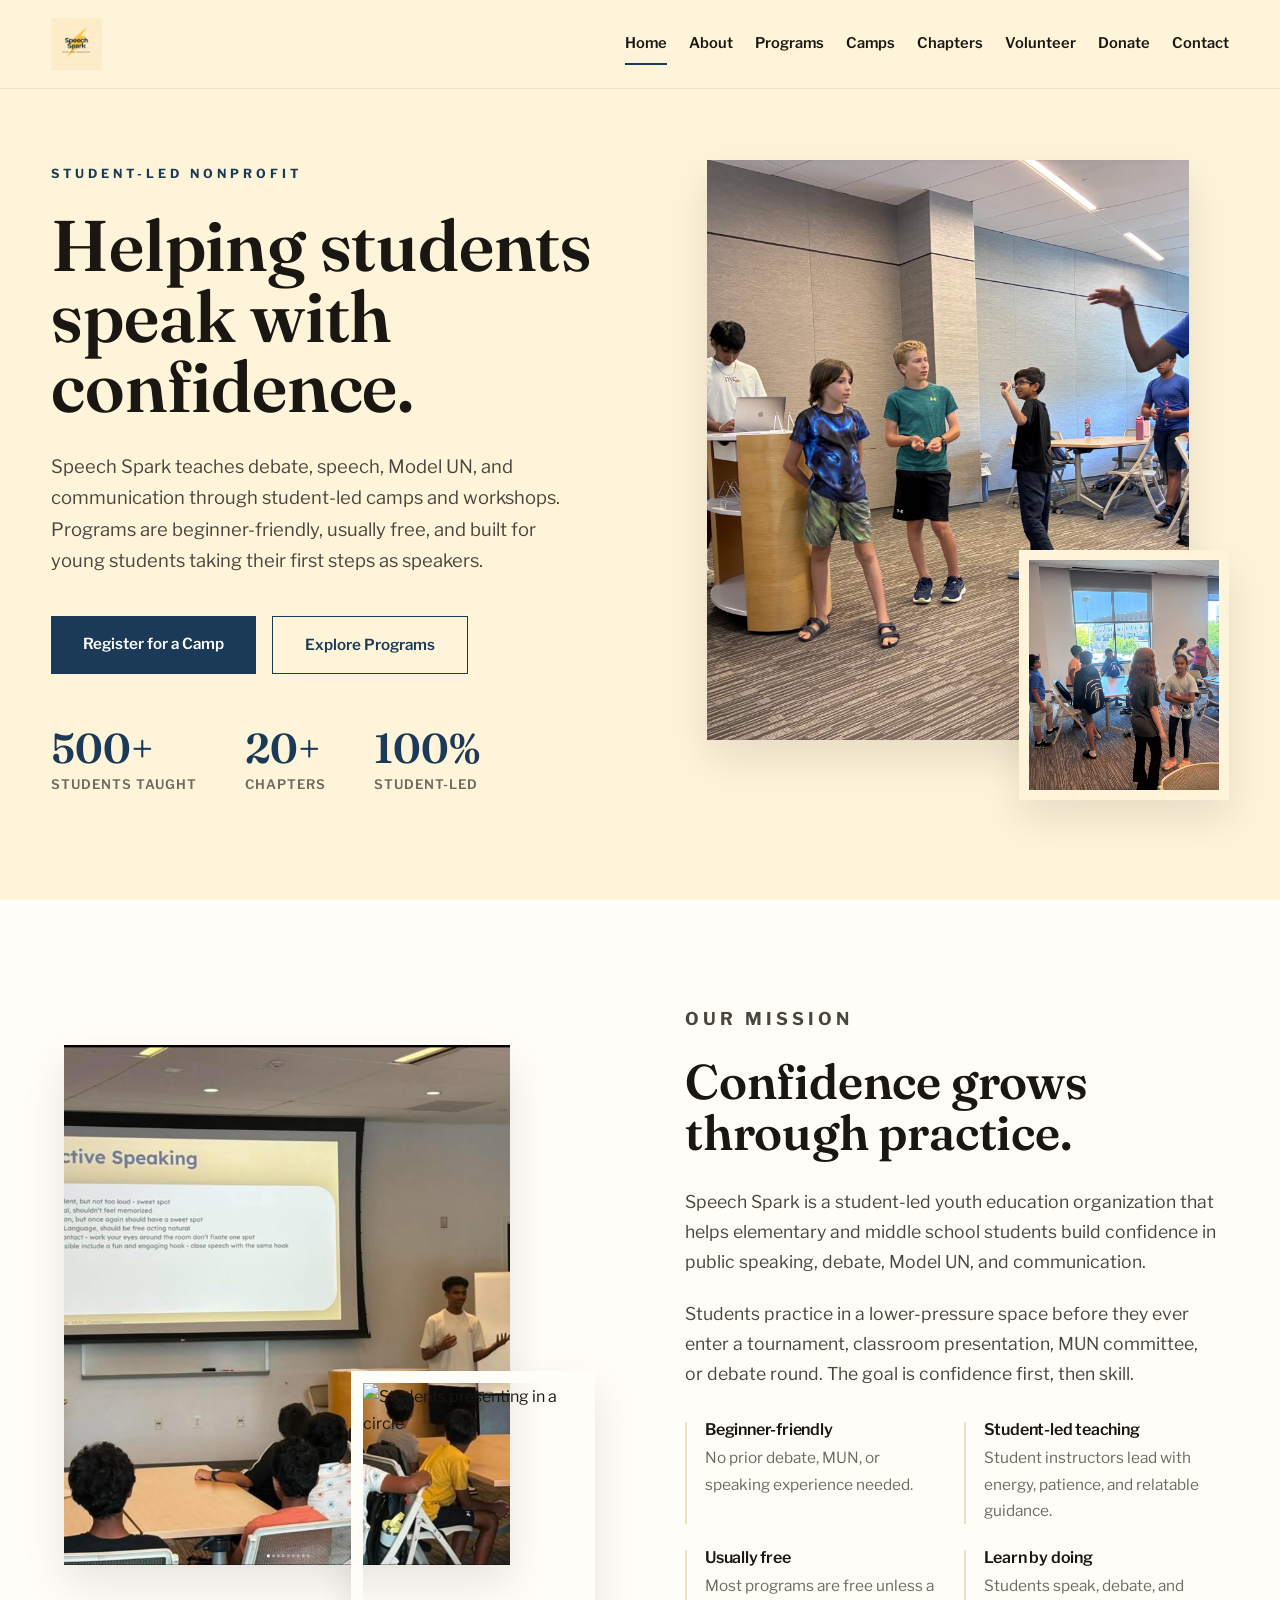
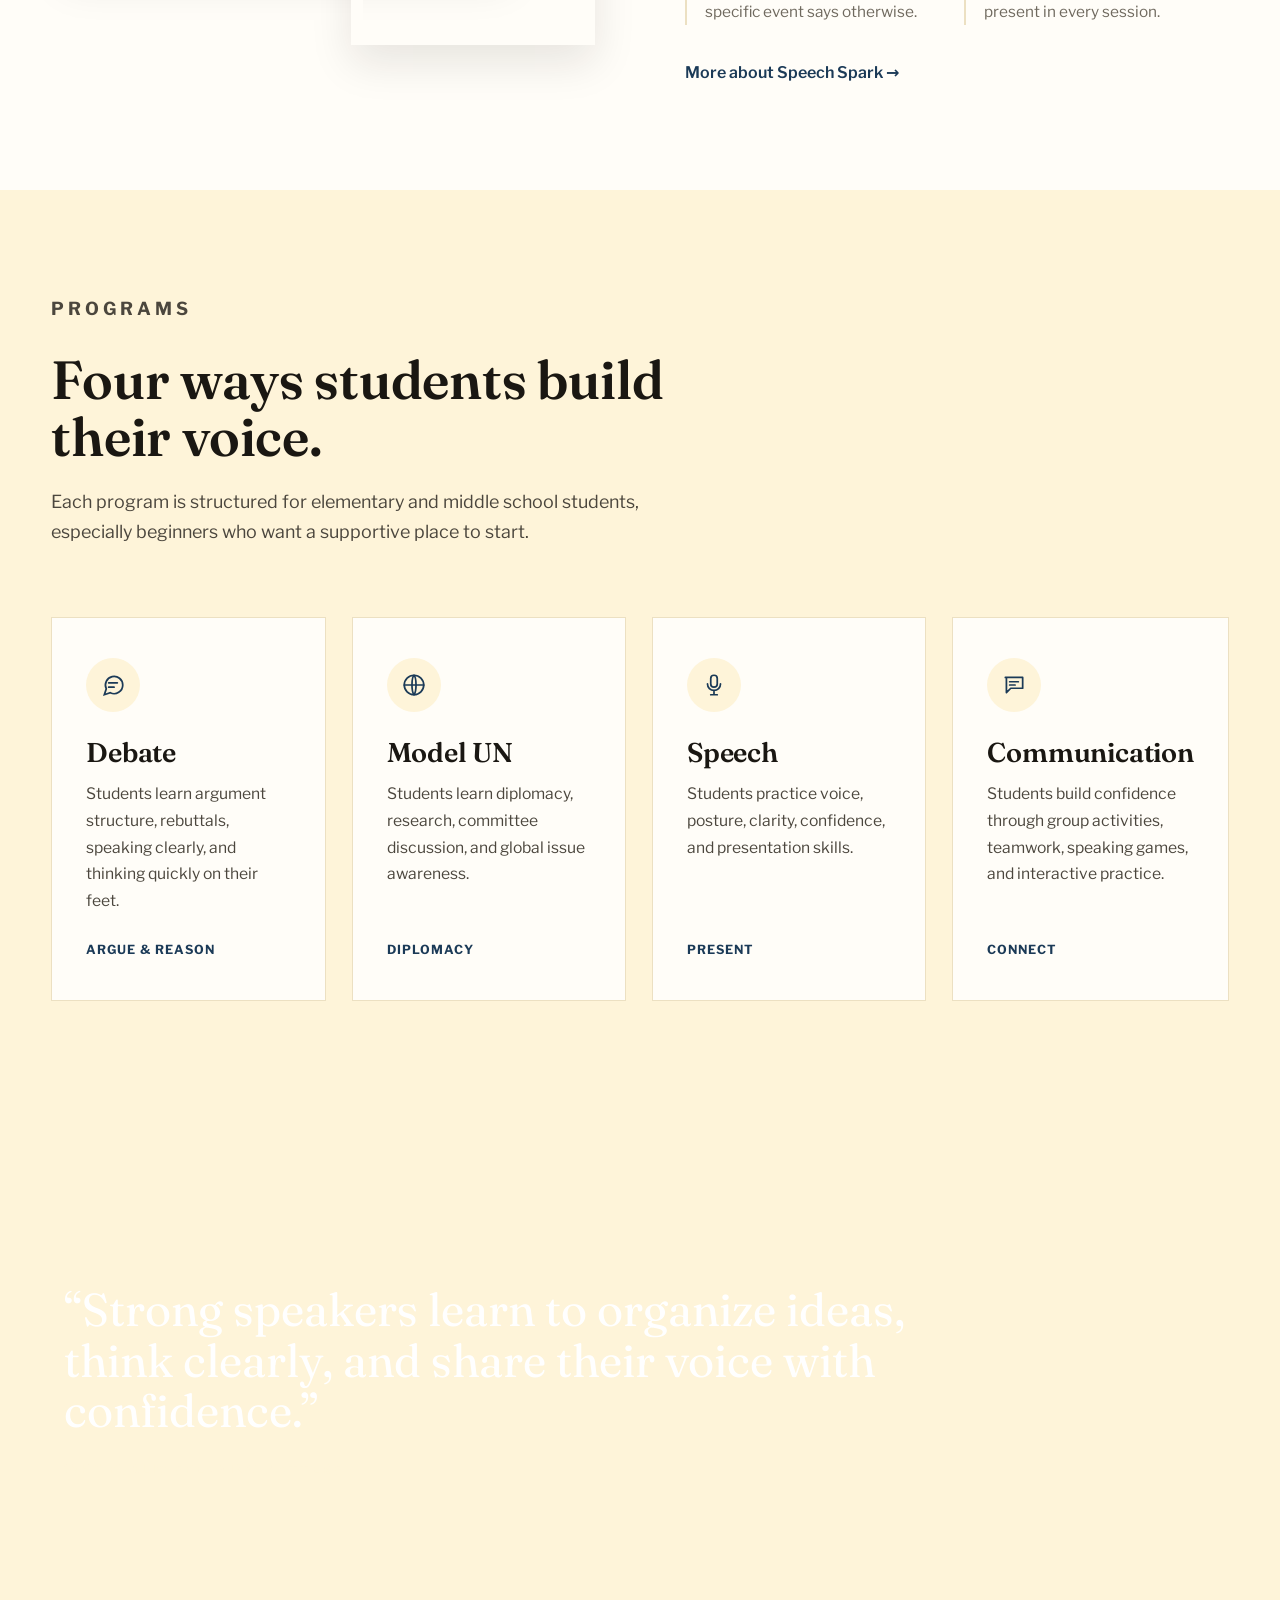
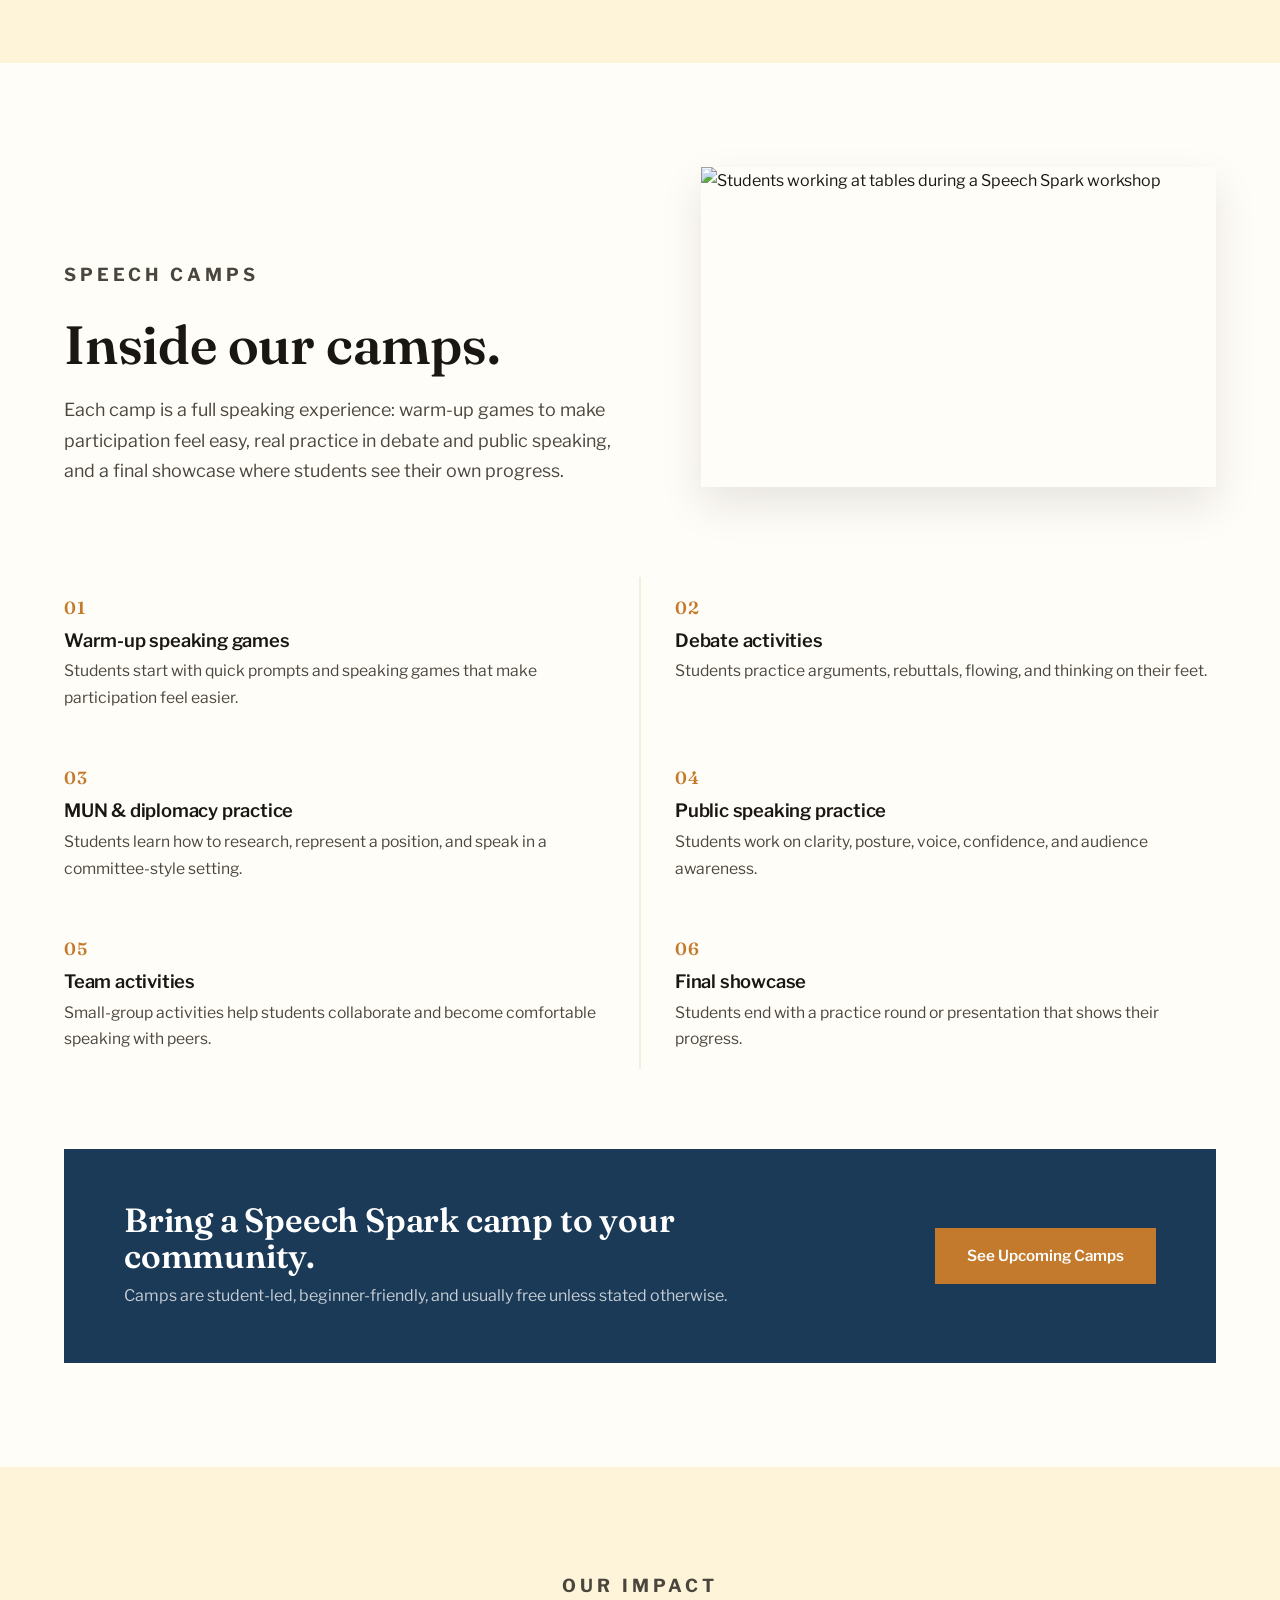
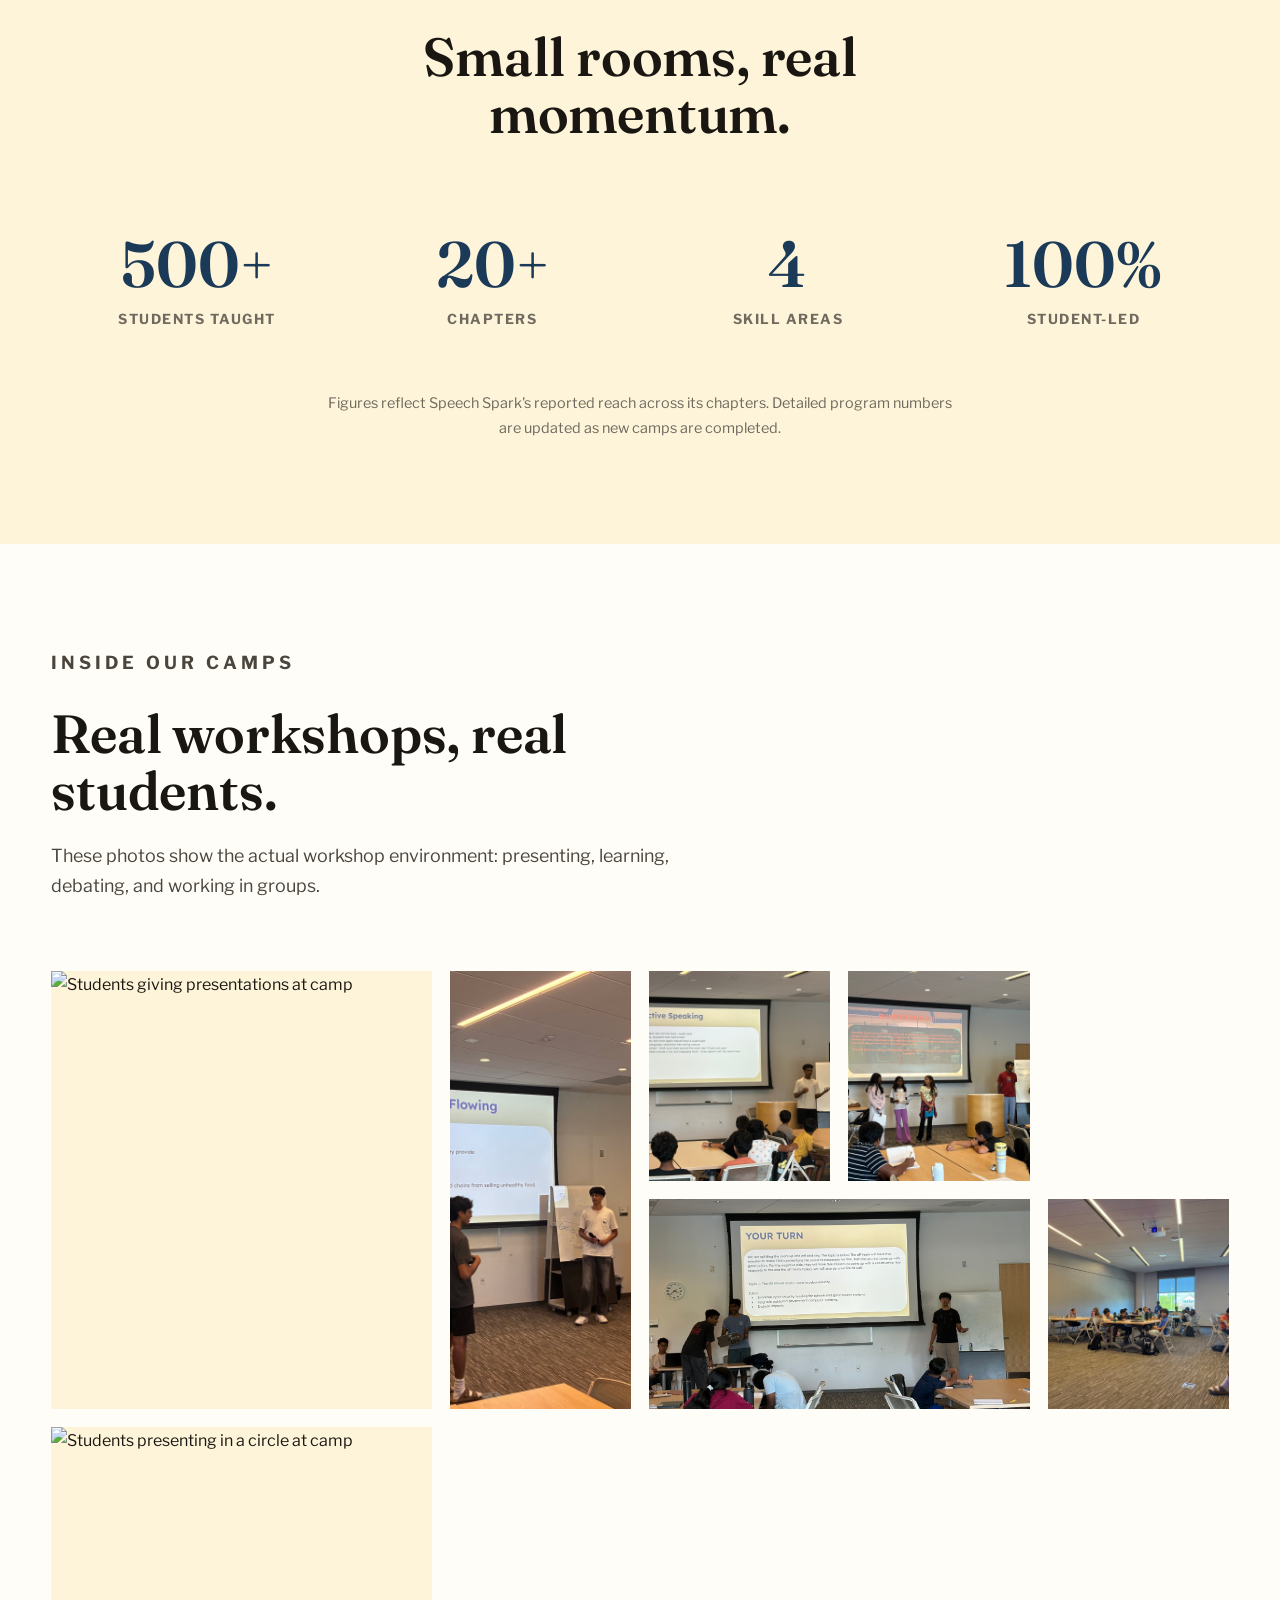
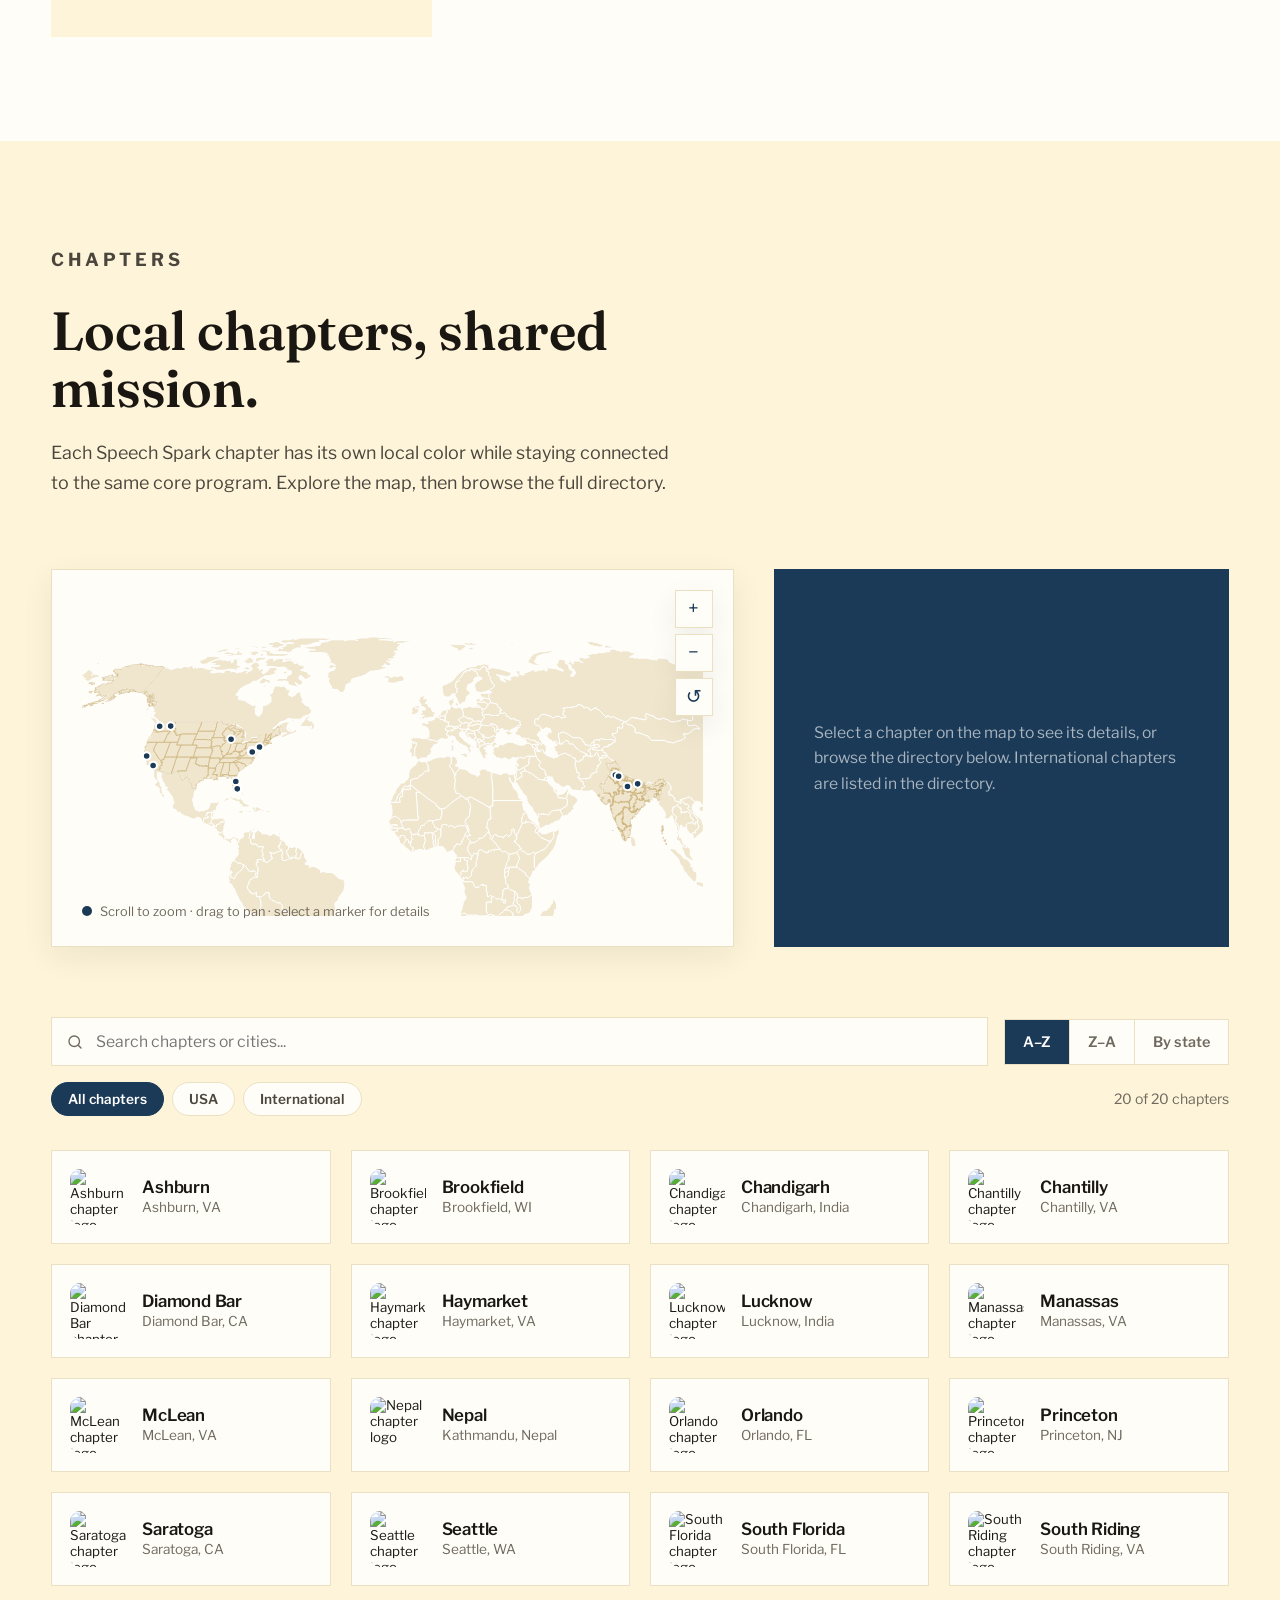
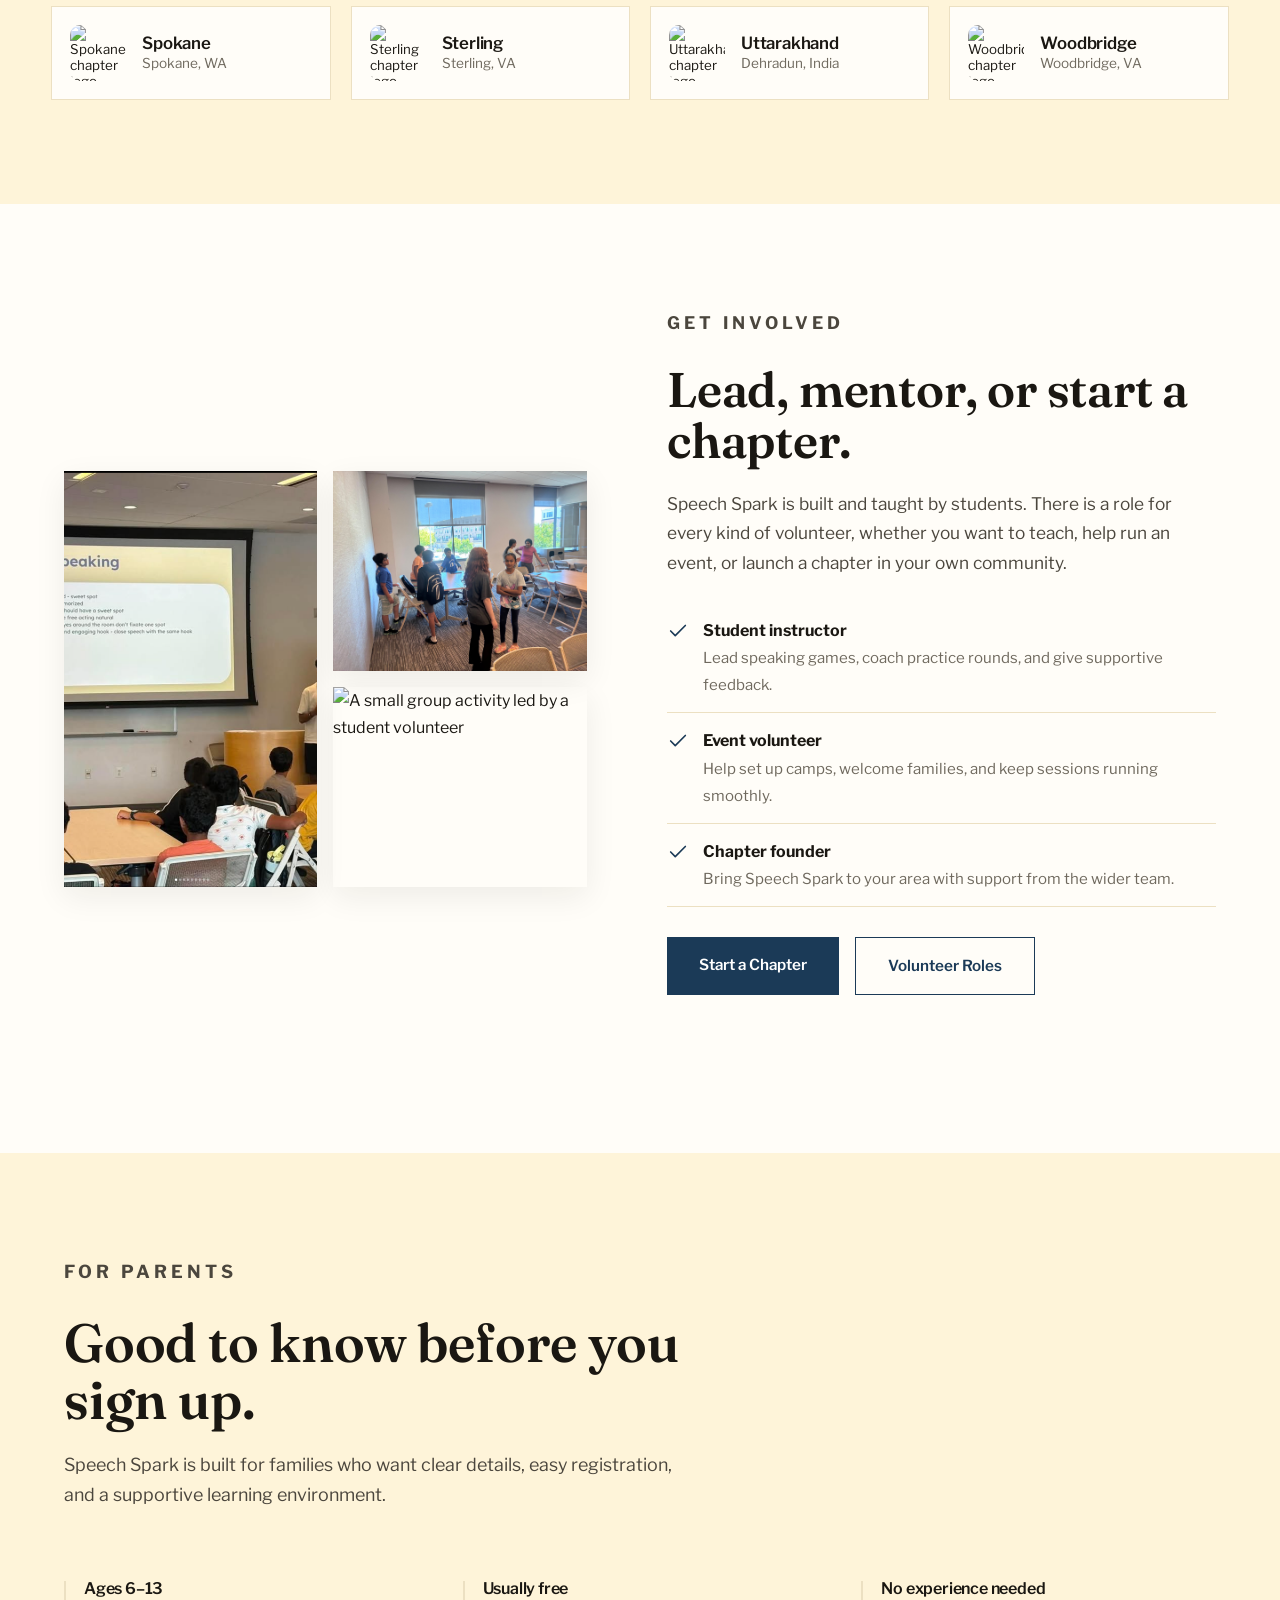
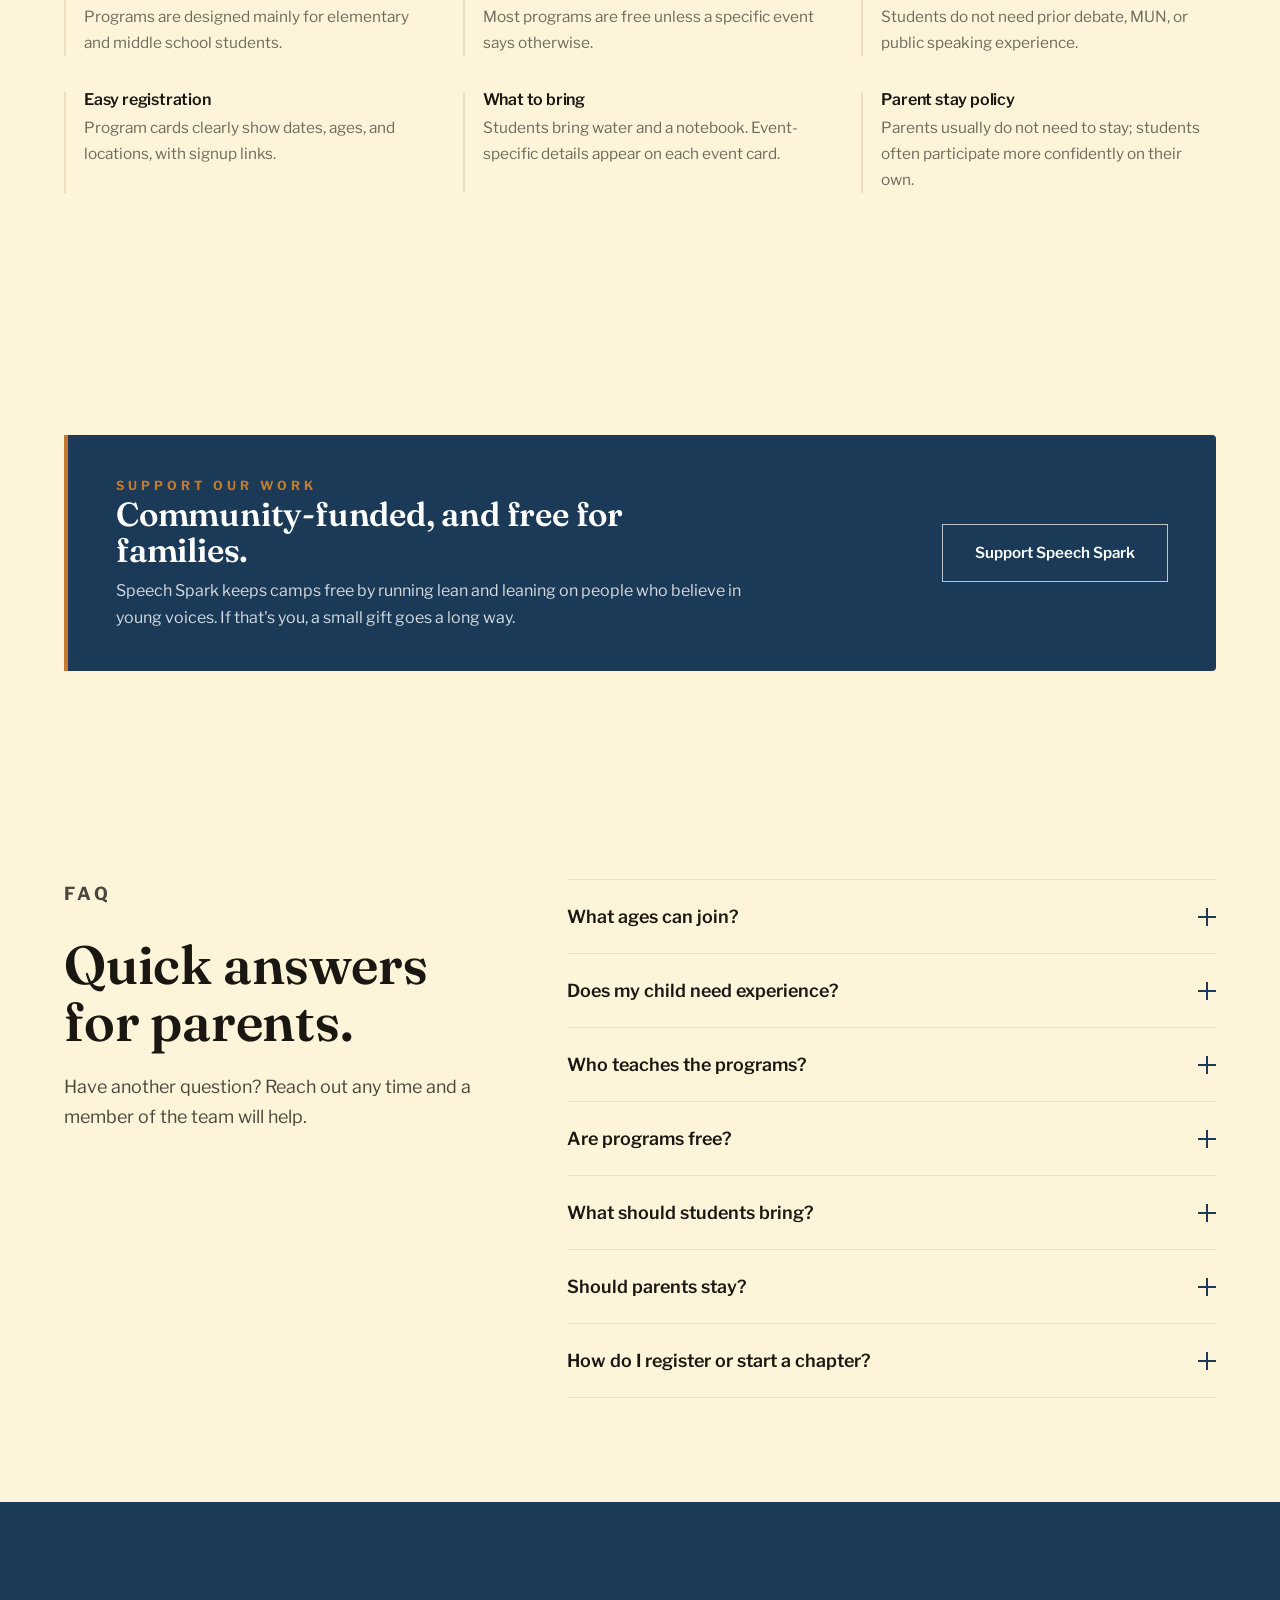
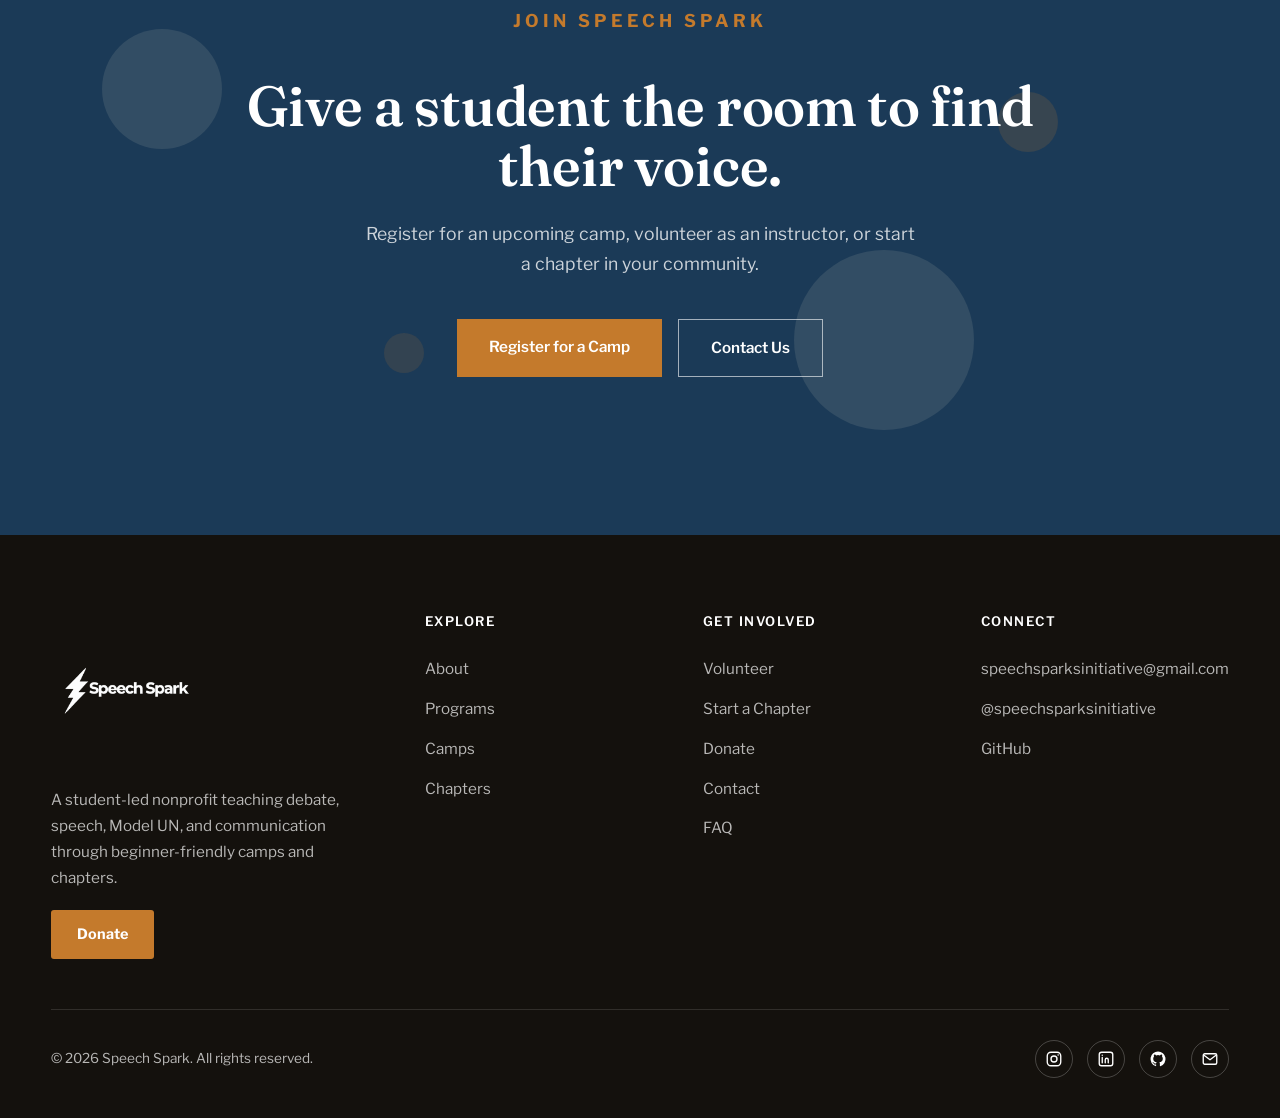
==== commit 79a7d088: "data now appears on homepage" ====
--- a/index.html
+++ b/index.html
@@ -526,6 +526,7 @@
     <script src="js/main.js"></script>
     <script src="js/gallery.js"></script>
     <script src="js/us-map-data.js"></script>
+    <script src="data/chapters-data.js"></script>
     <script src="js/chapters.js"></script>
 </body>
-</html>
+</html>
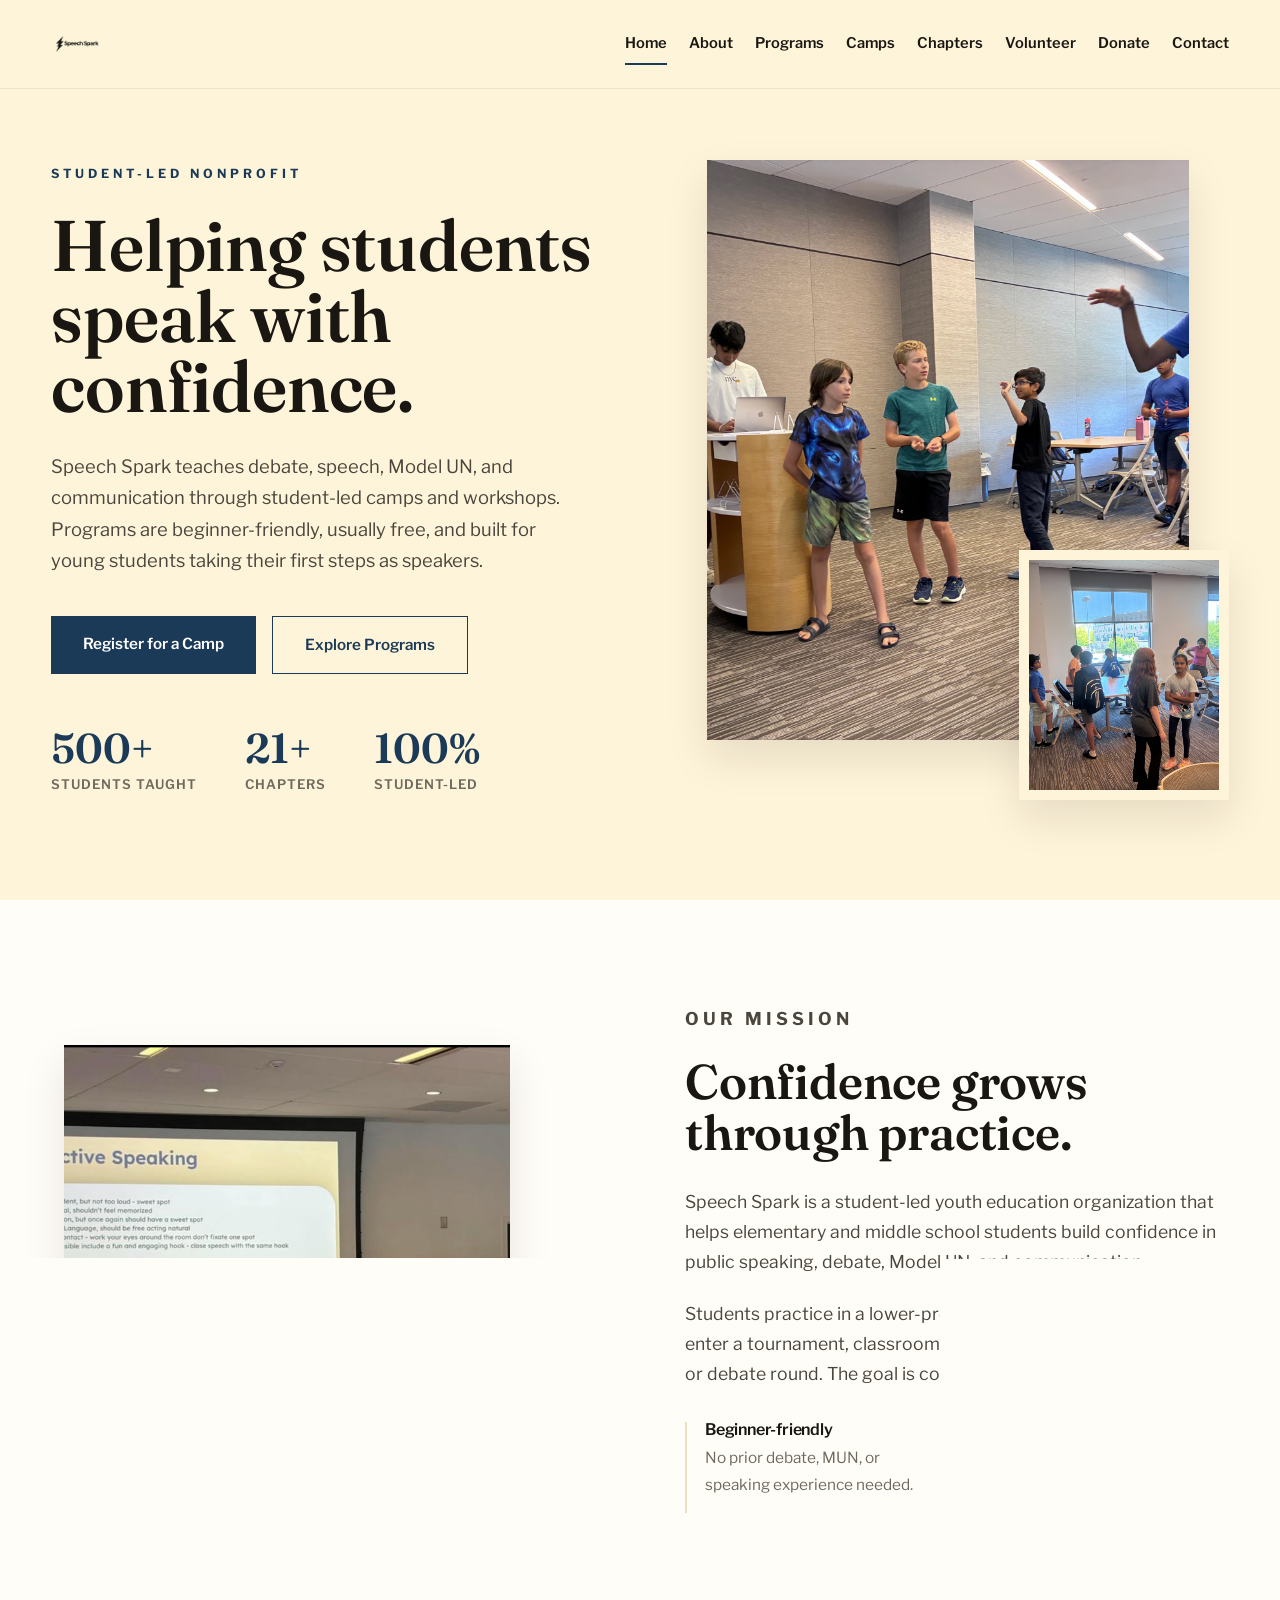
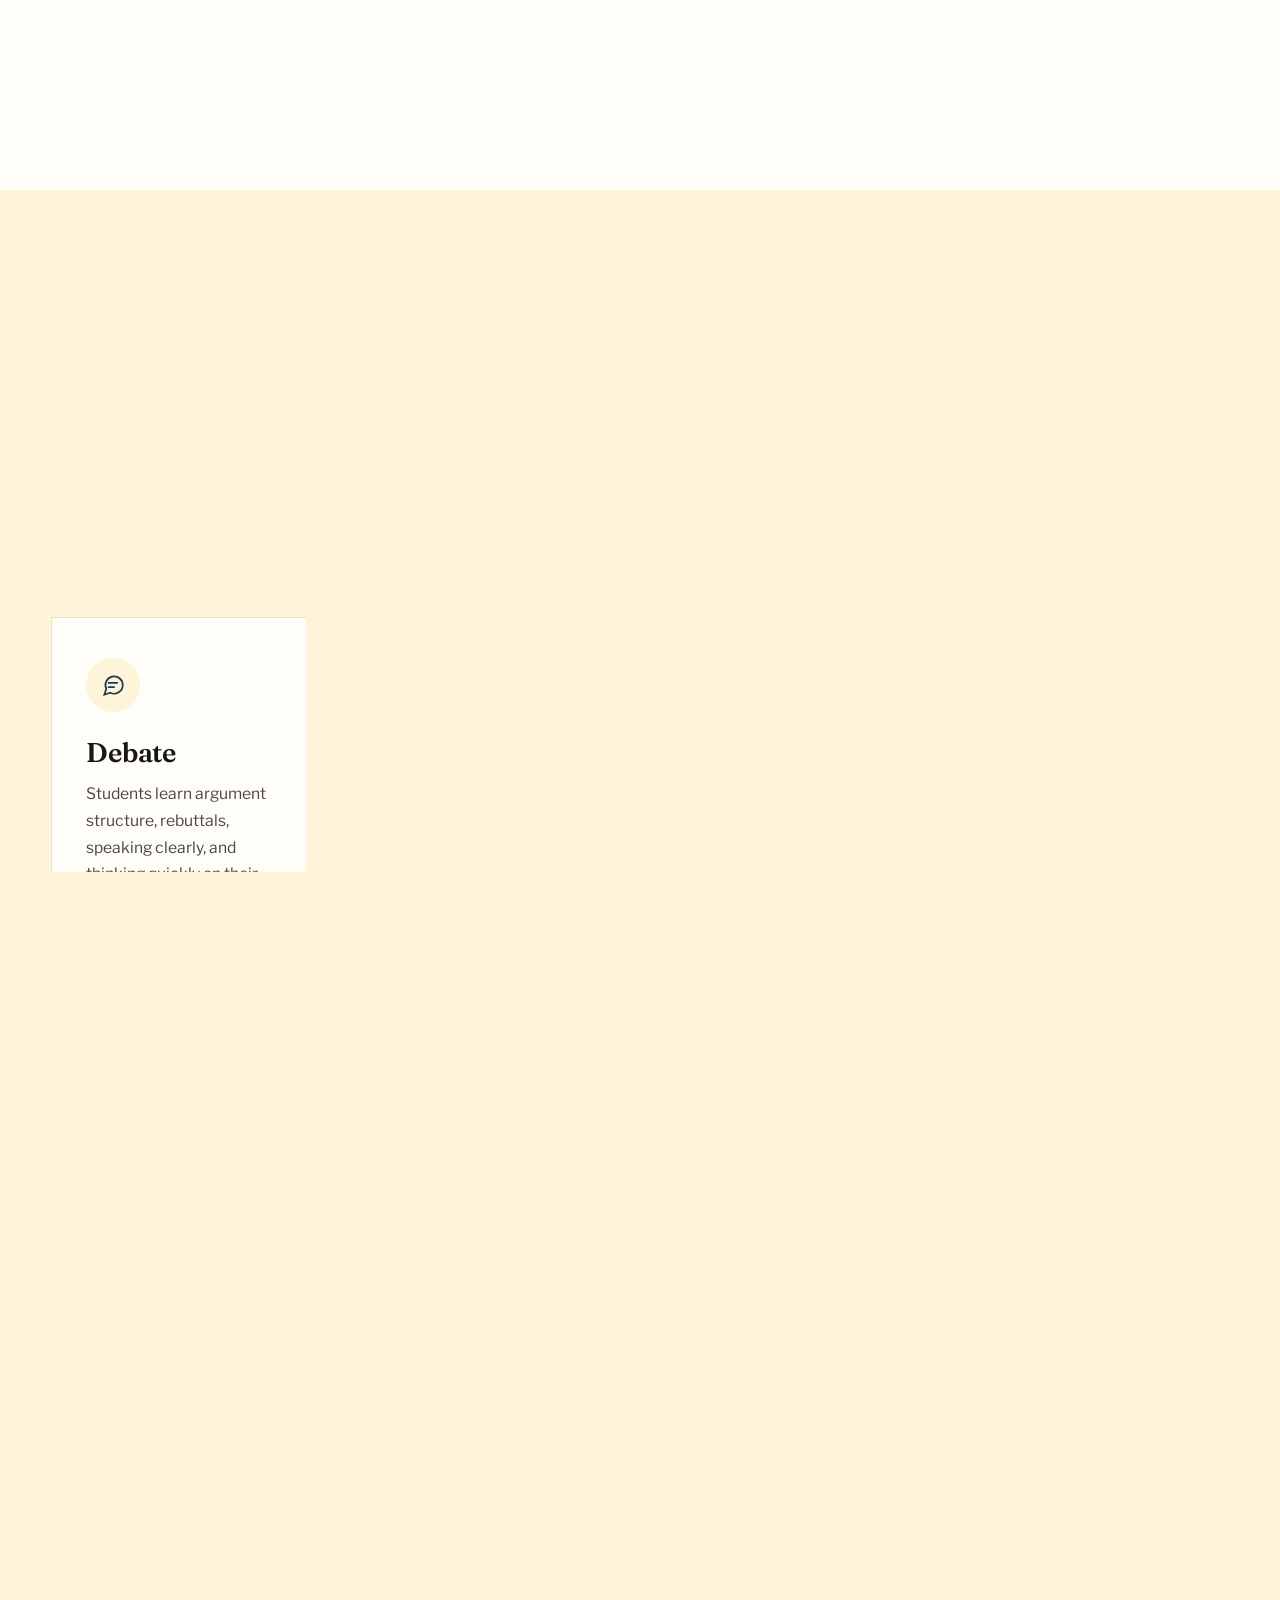
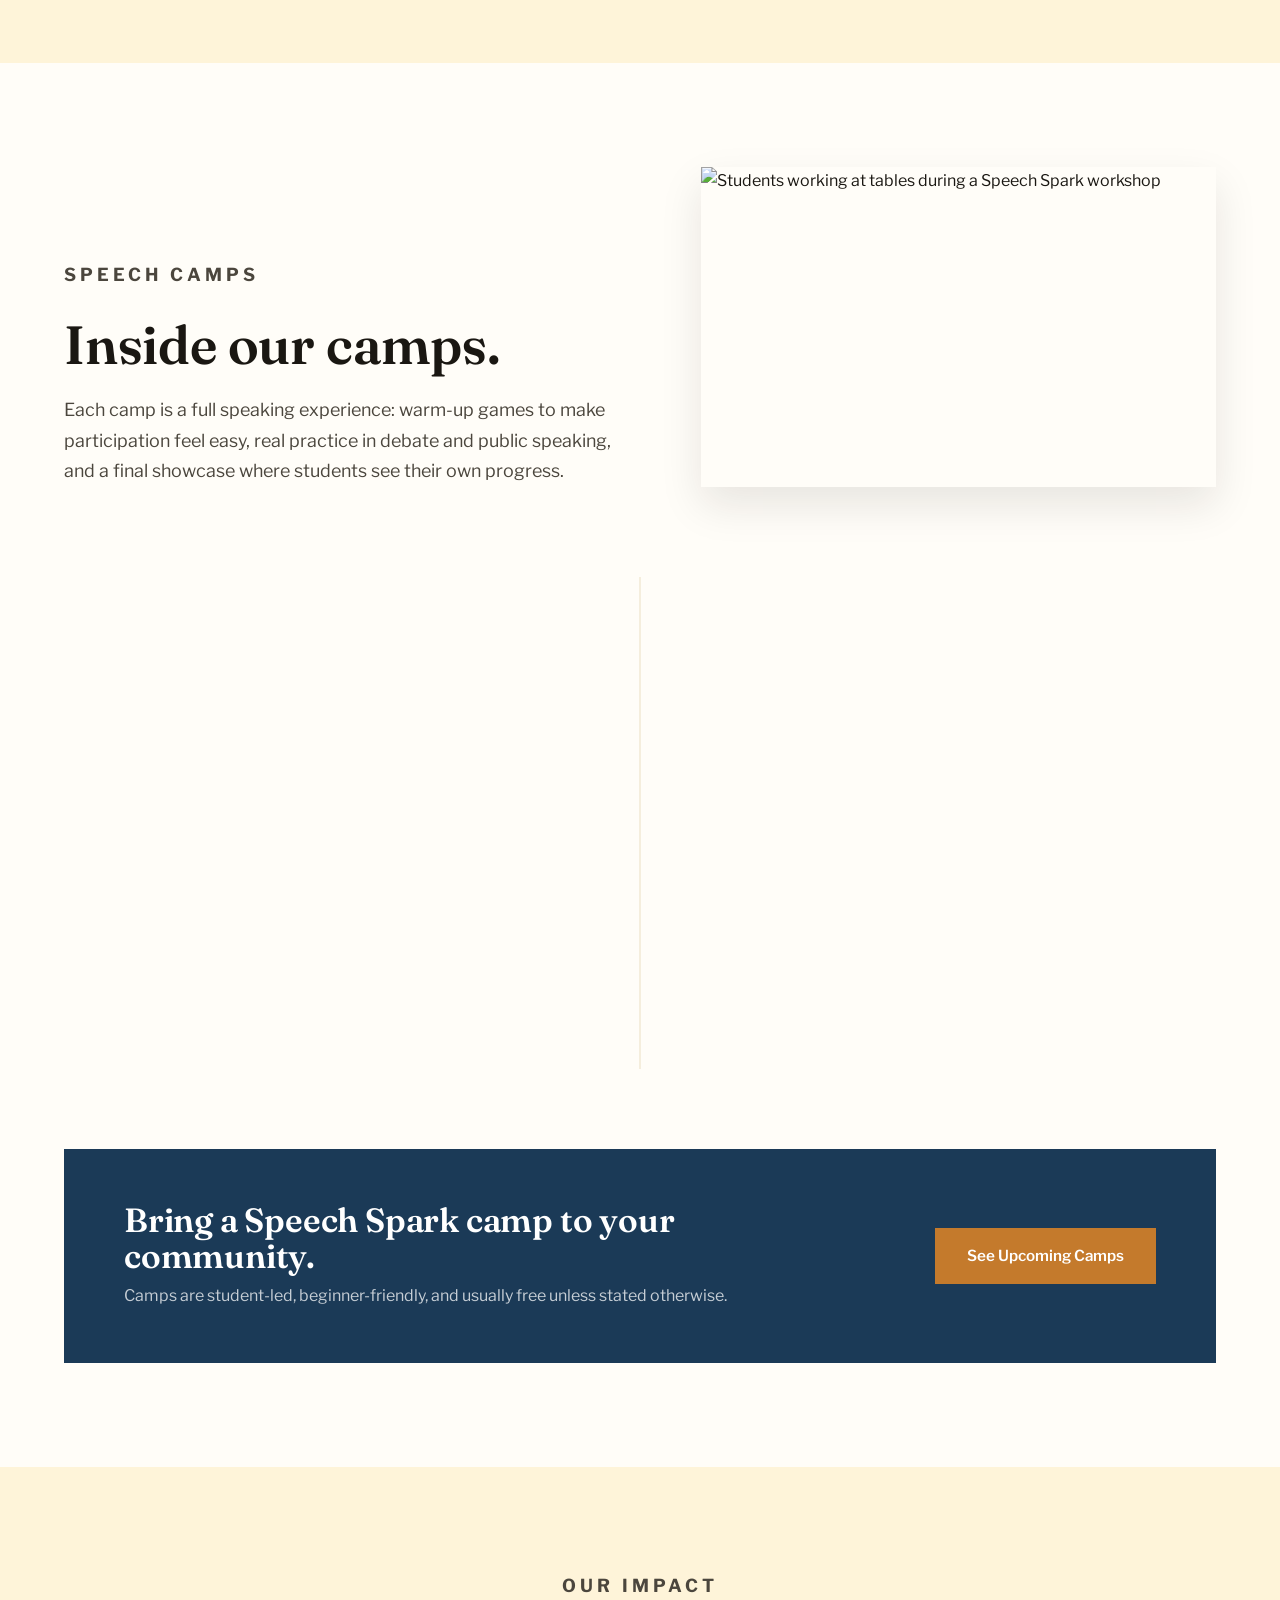
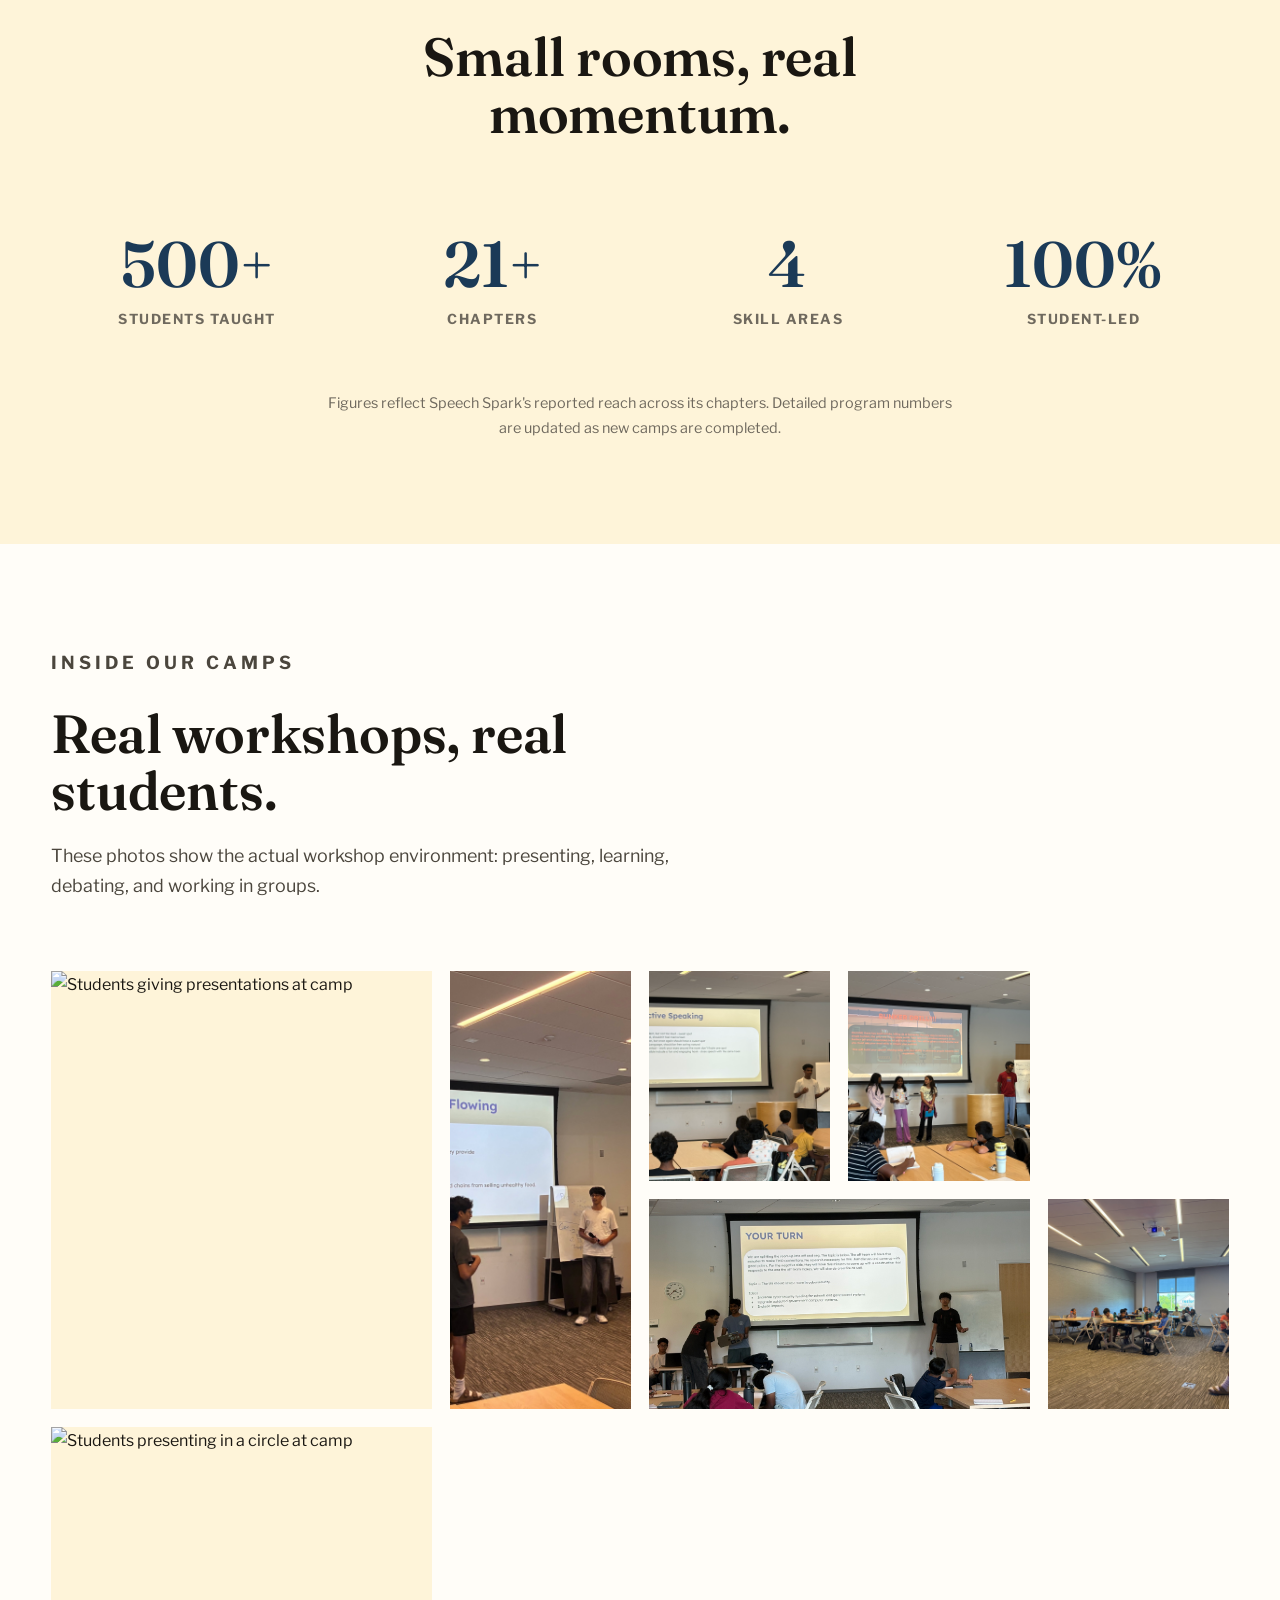
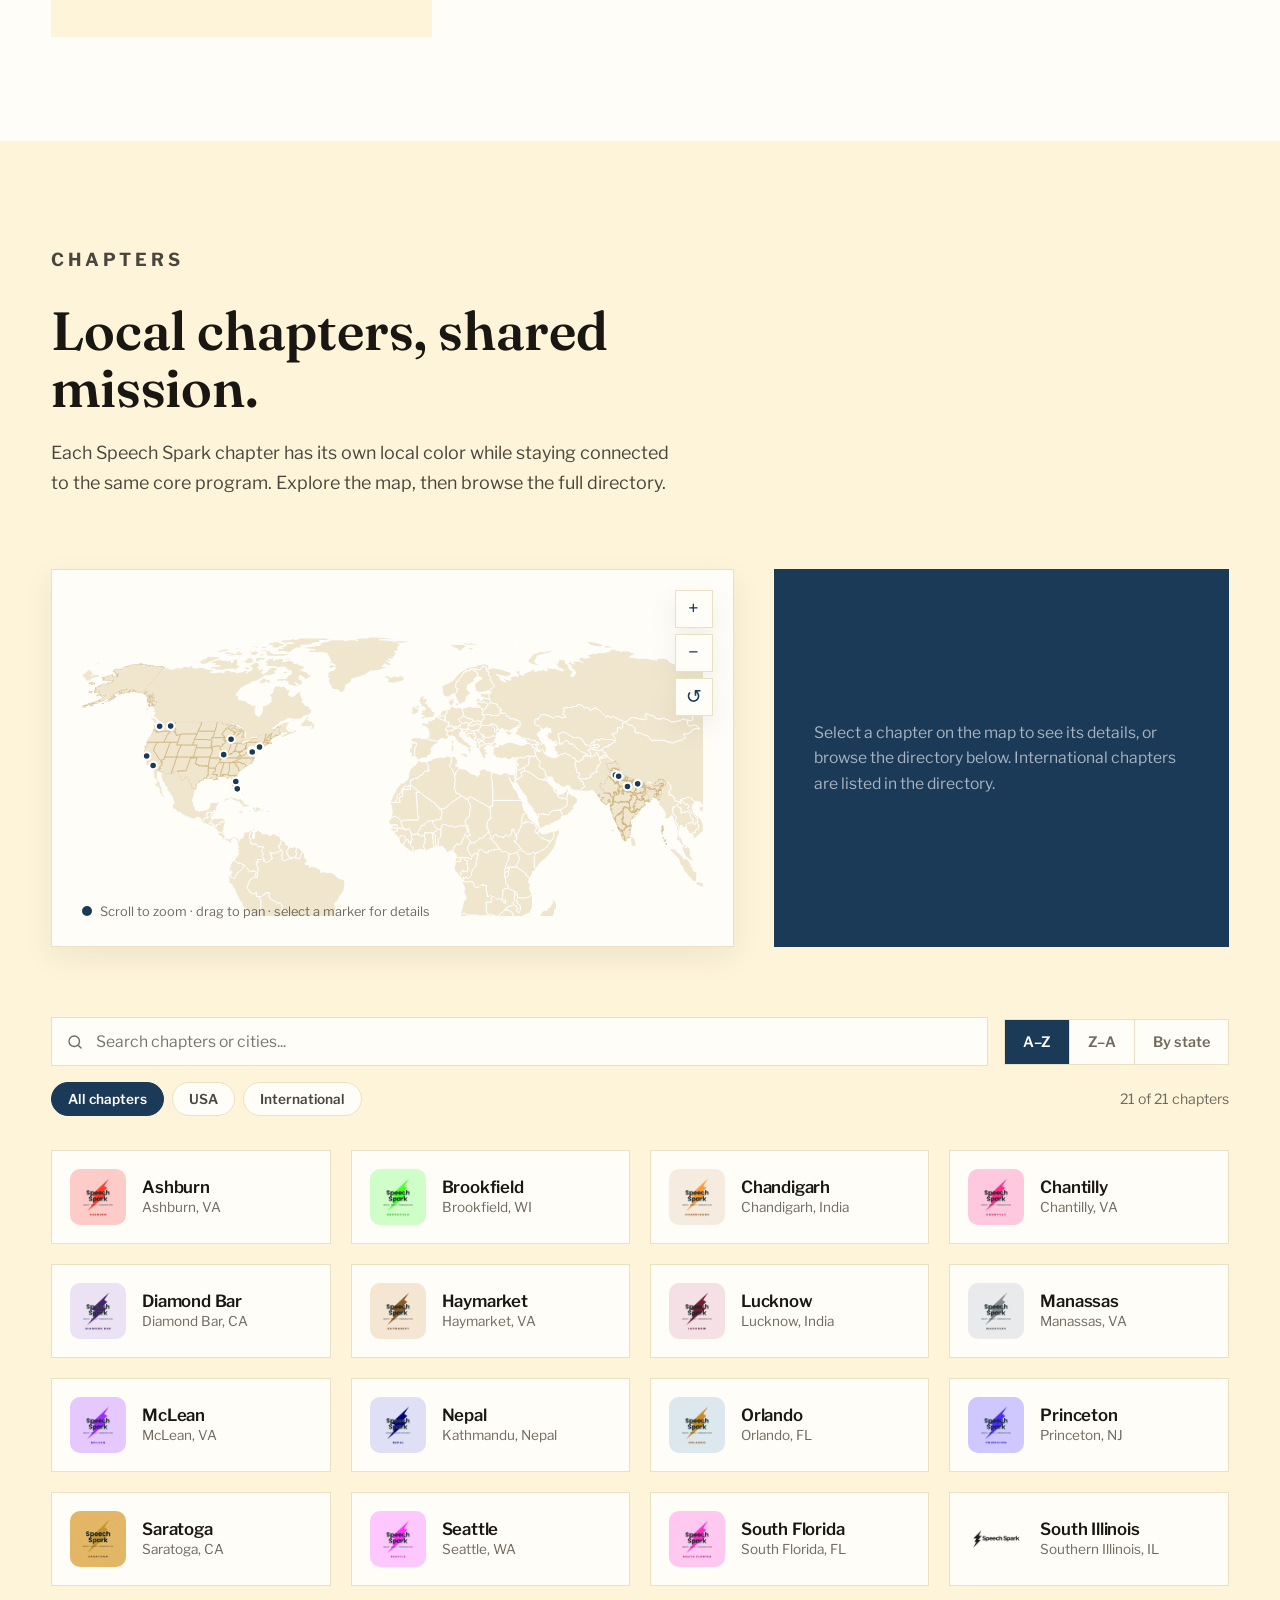
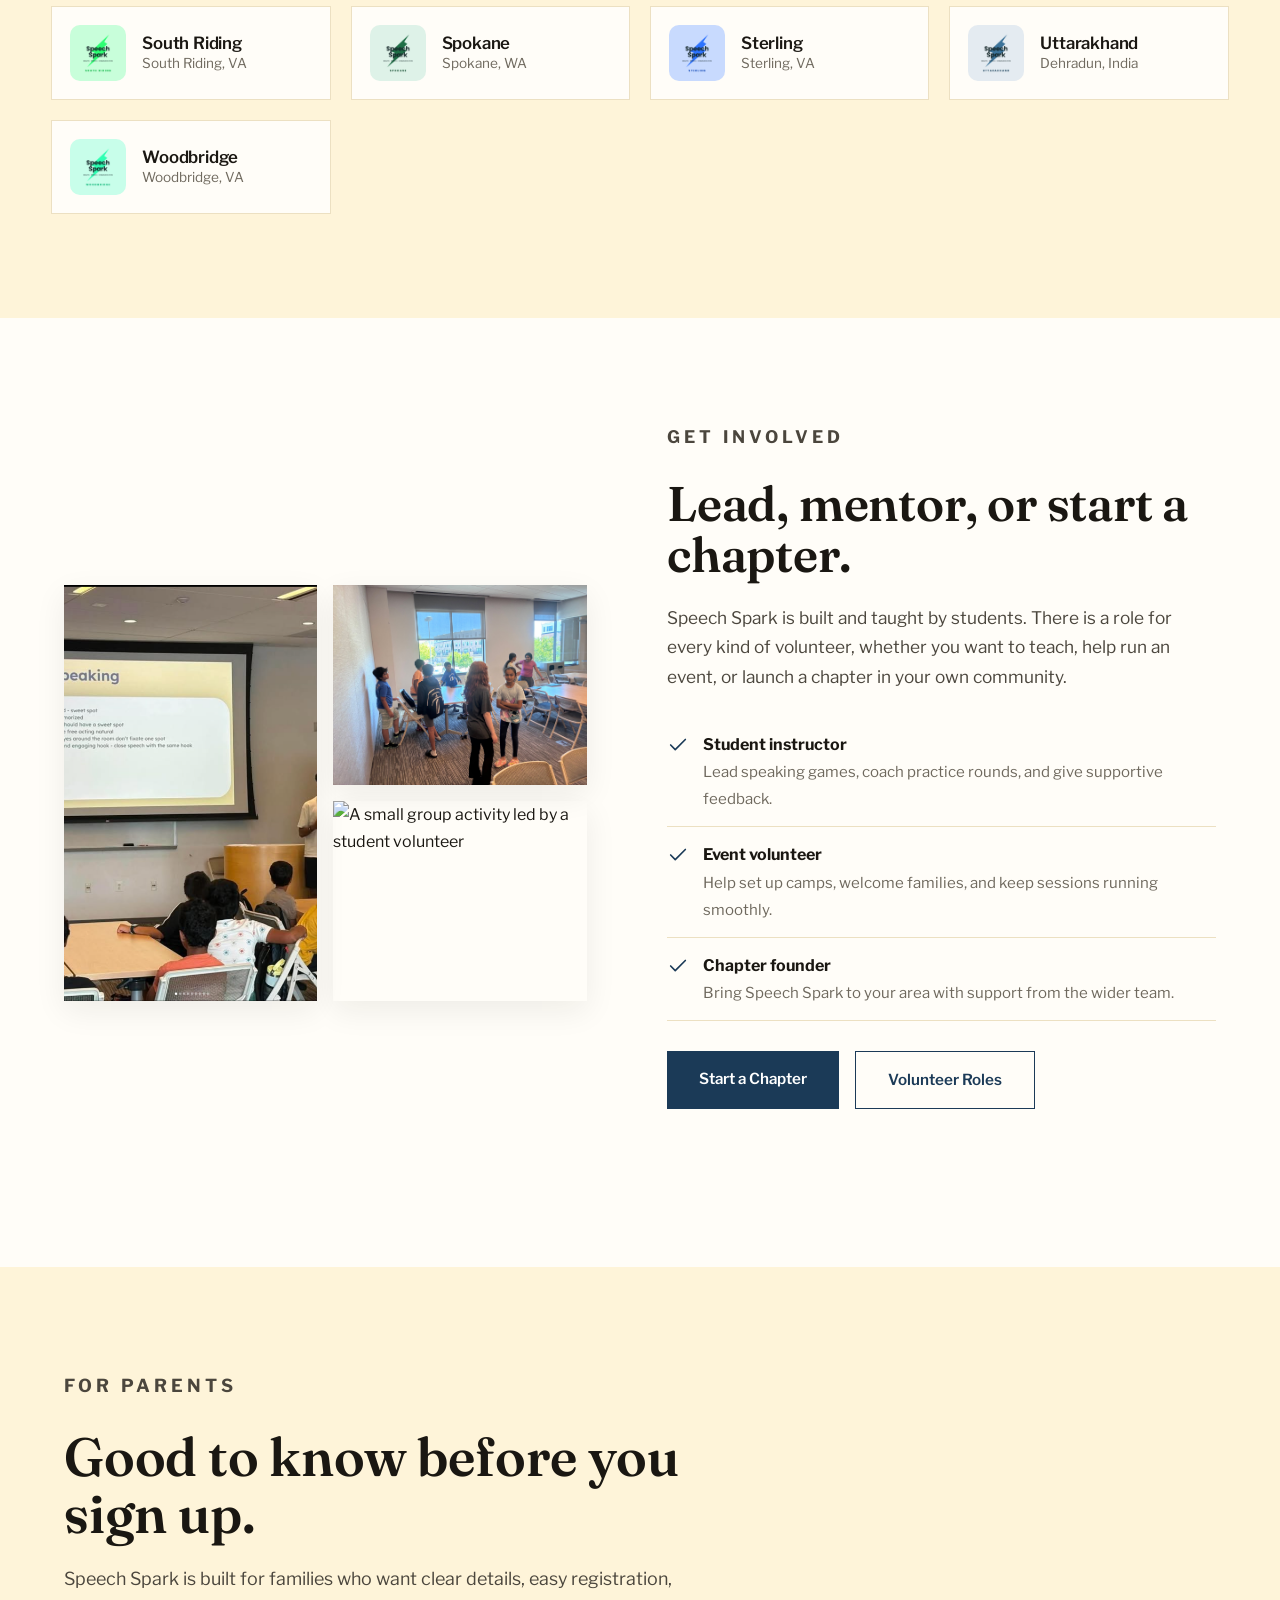
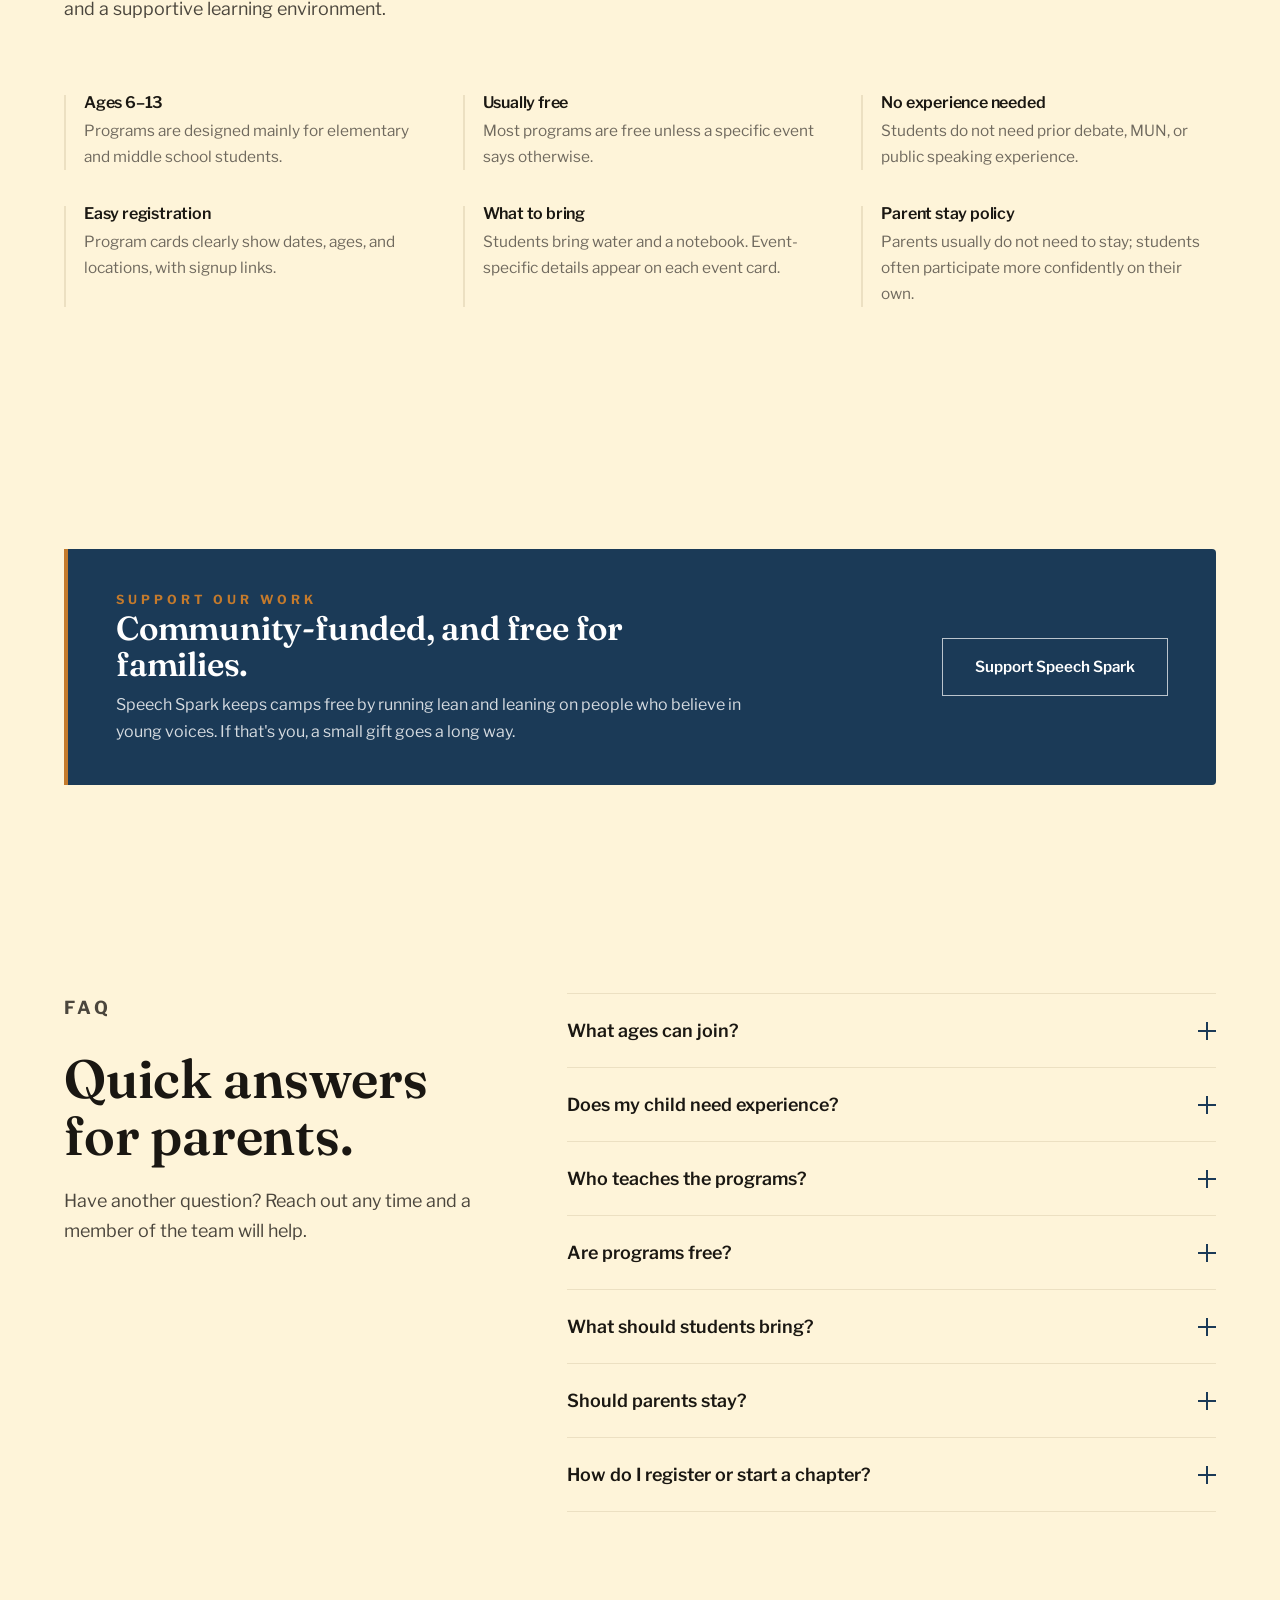
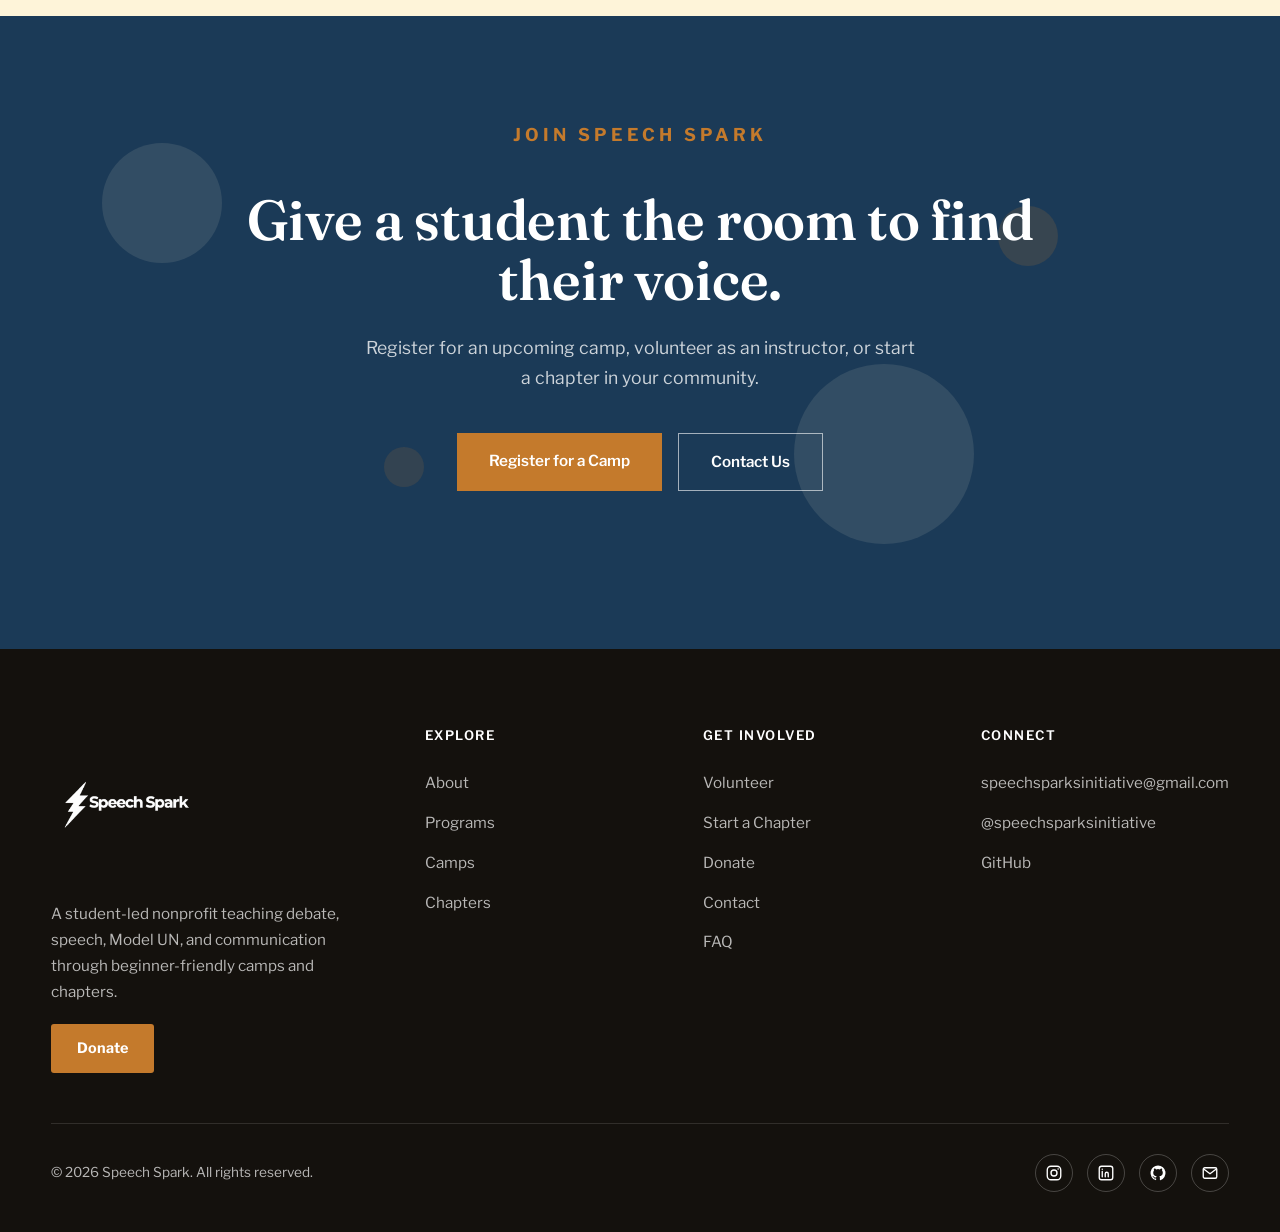
==== commit 561bcf04: "added info for all chapters(insta and gmail)" ====
--- a/index.html
+++ b/index.html
@@ -62,7 +62,7 @@
             </div>
             <div class="hero-stats">
                 <div class="stat"><strong>500+</strong><span>Students Taught</span></div>
-                <div class="stat"><strong>20+</strong><span>Chapters</span></div>
+                <div class="stat"><strong>21+</strong><span>Chapters</span></div>
                 <div class="stat"><strong>100%</strong><span>Student-Led</span></div>
             </div>
         </div>
@@ -248,7 +248,7 @@
                     <div class="label">Students Taught</div>
                 </div>
                 <div class="impact-stat">
-                    <div class="num" data-count="20" data-suffix="+">0</div>
+                    <div class="num" data-count="21" data-suffix="+">0</div>
                     <div class="label">Chapters</div>
                 </div>
                 <div class="impact-stat">
@@ -526,7 +526,6 @@
     <script src="js/main.js"></script>
     <script src="js/gallery.js"></script>
     <script src="js/us-map-data.js"></script>
-    <script src="data/chapters-data.js"></script>
     <script src="js/chapters.js"></script>
 </body>
-</html>+</html>
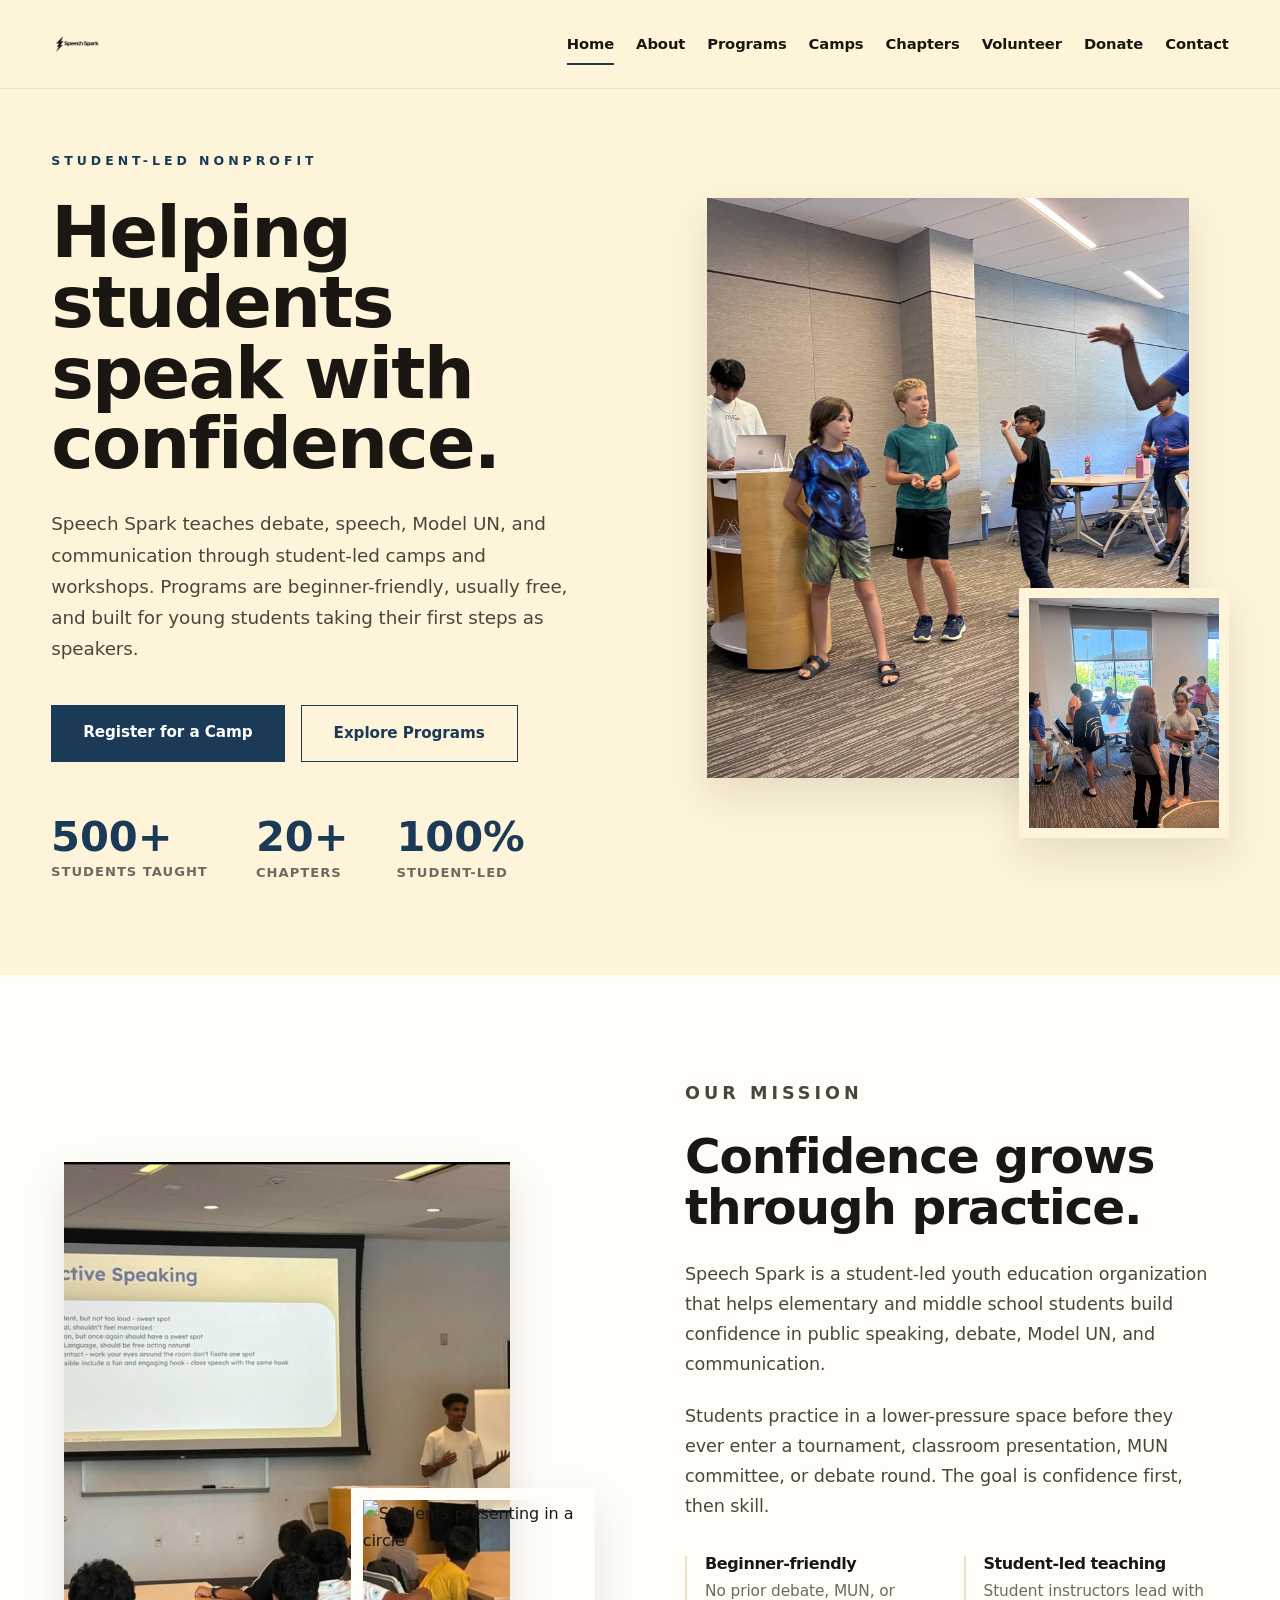
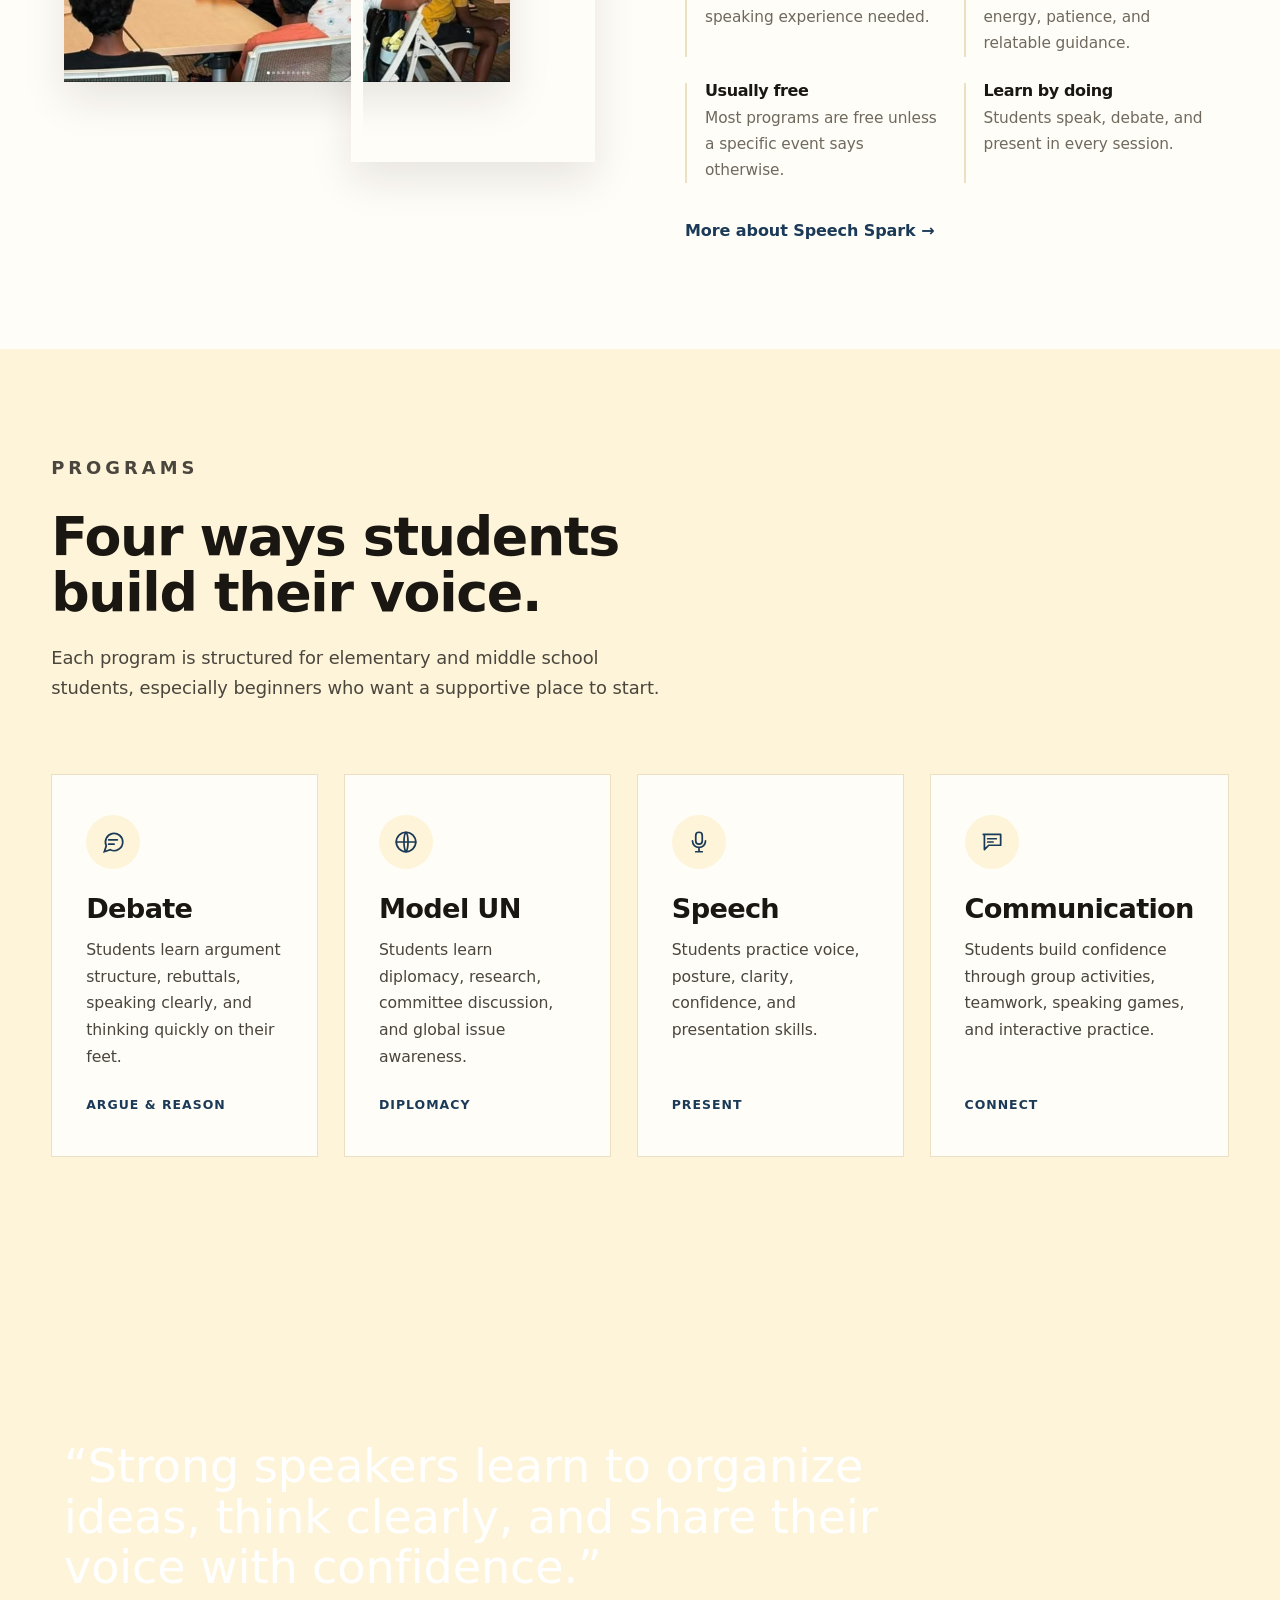
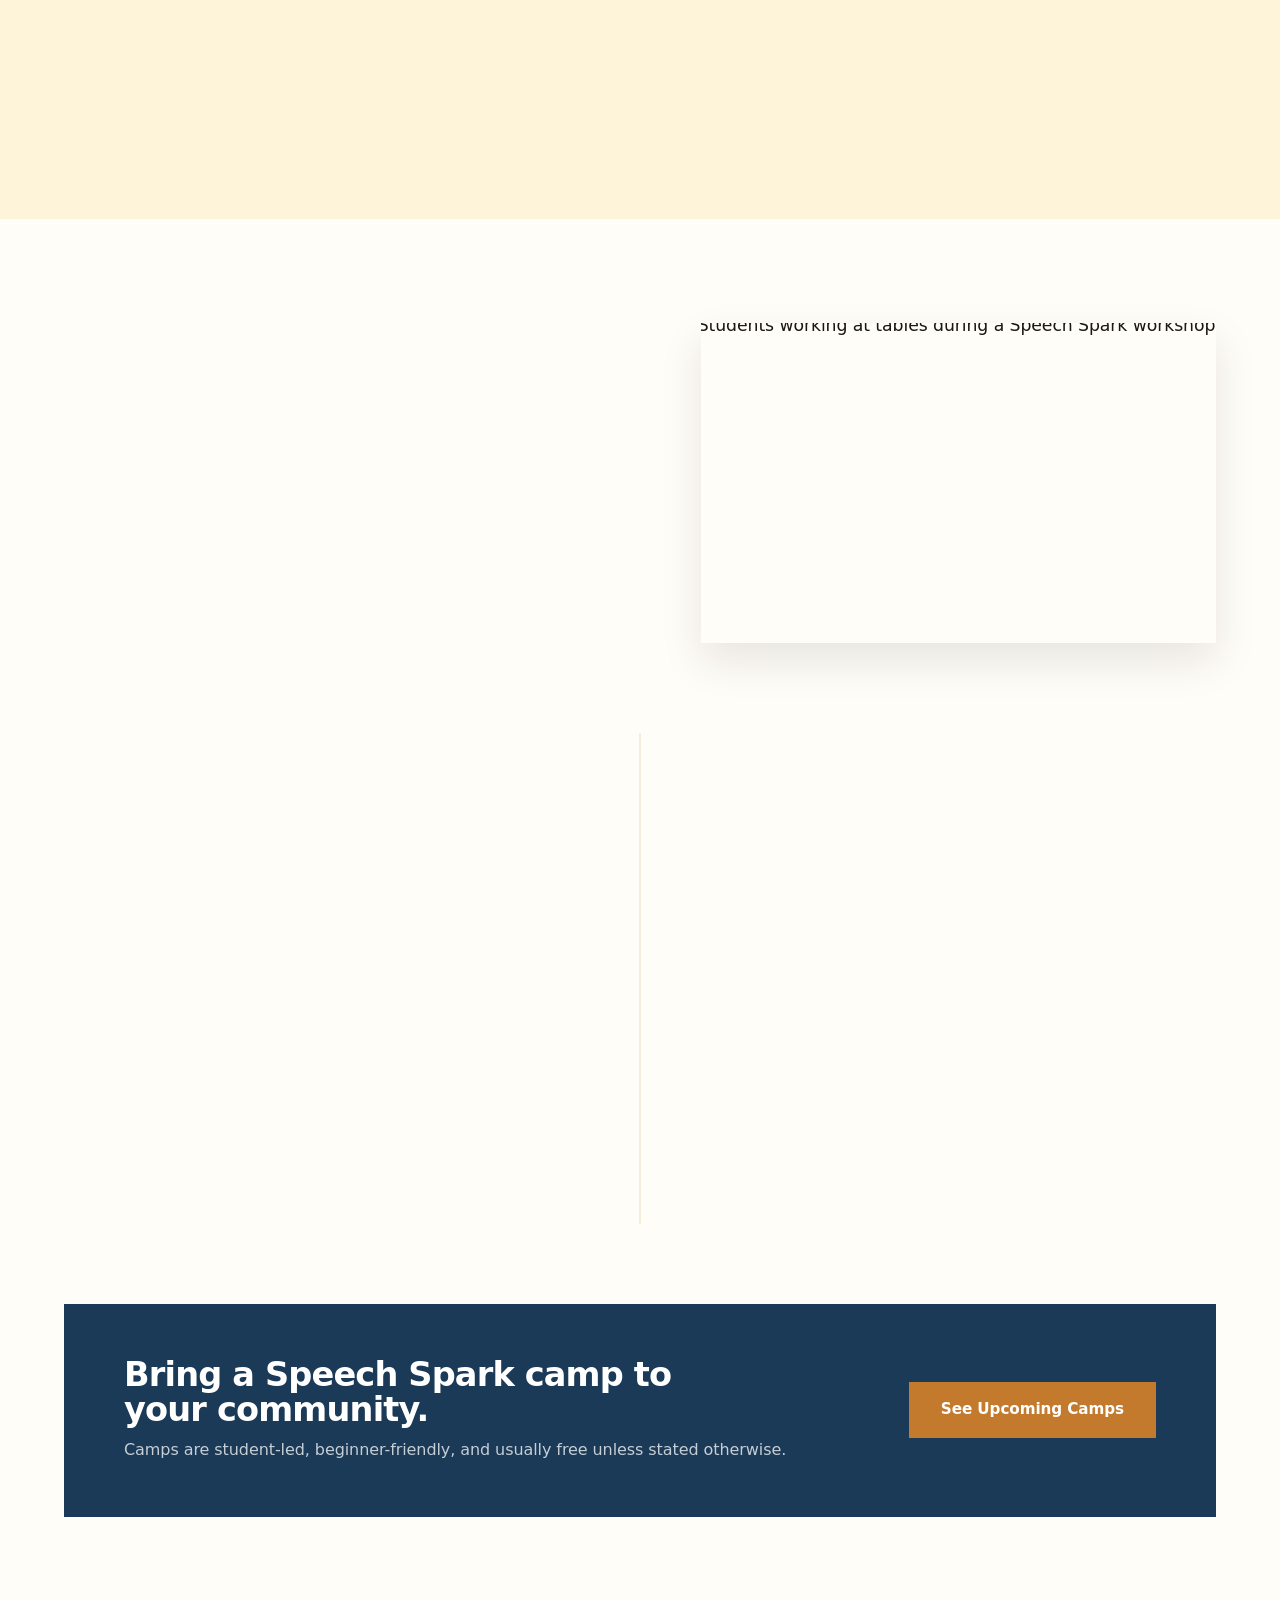
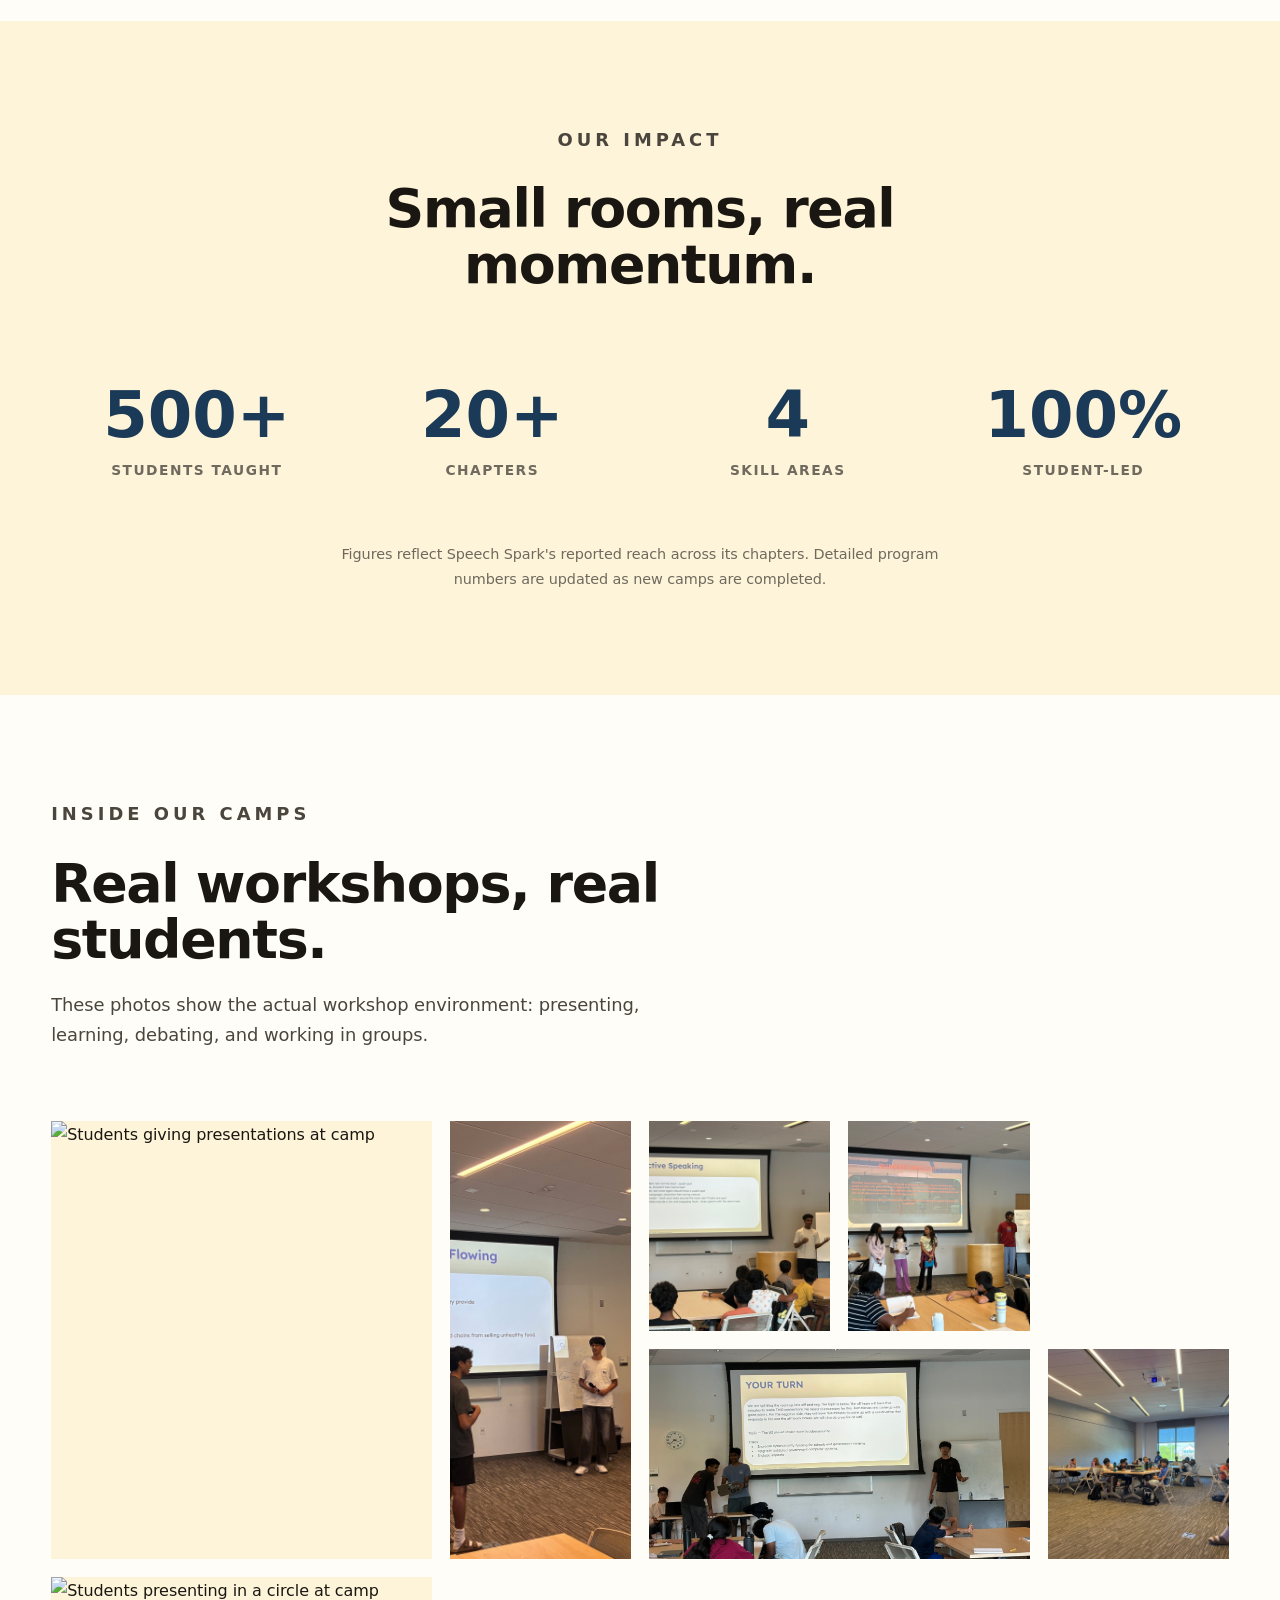
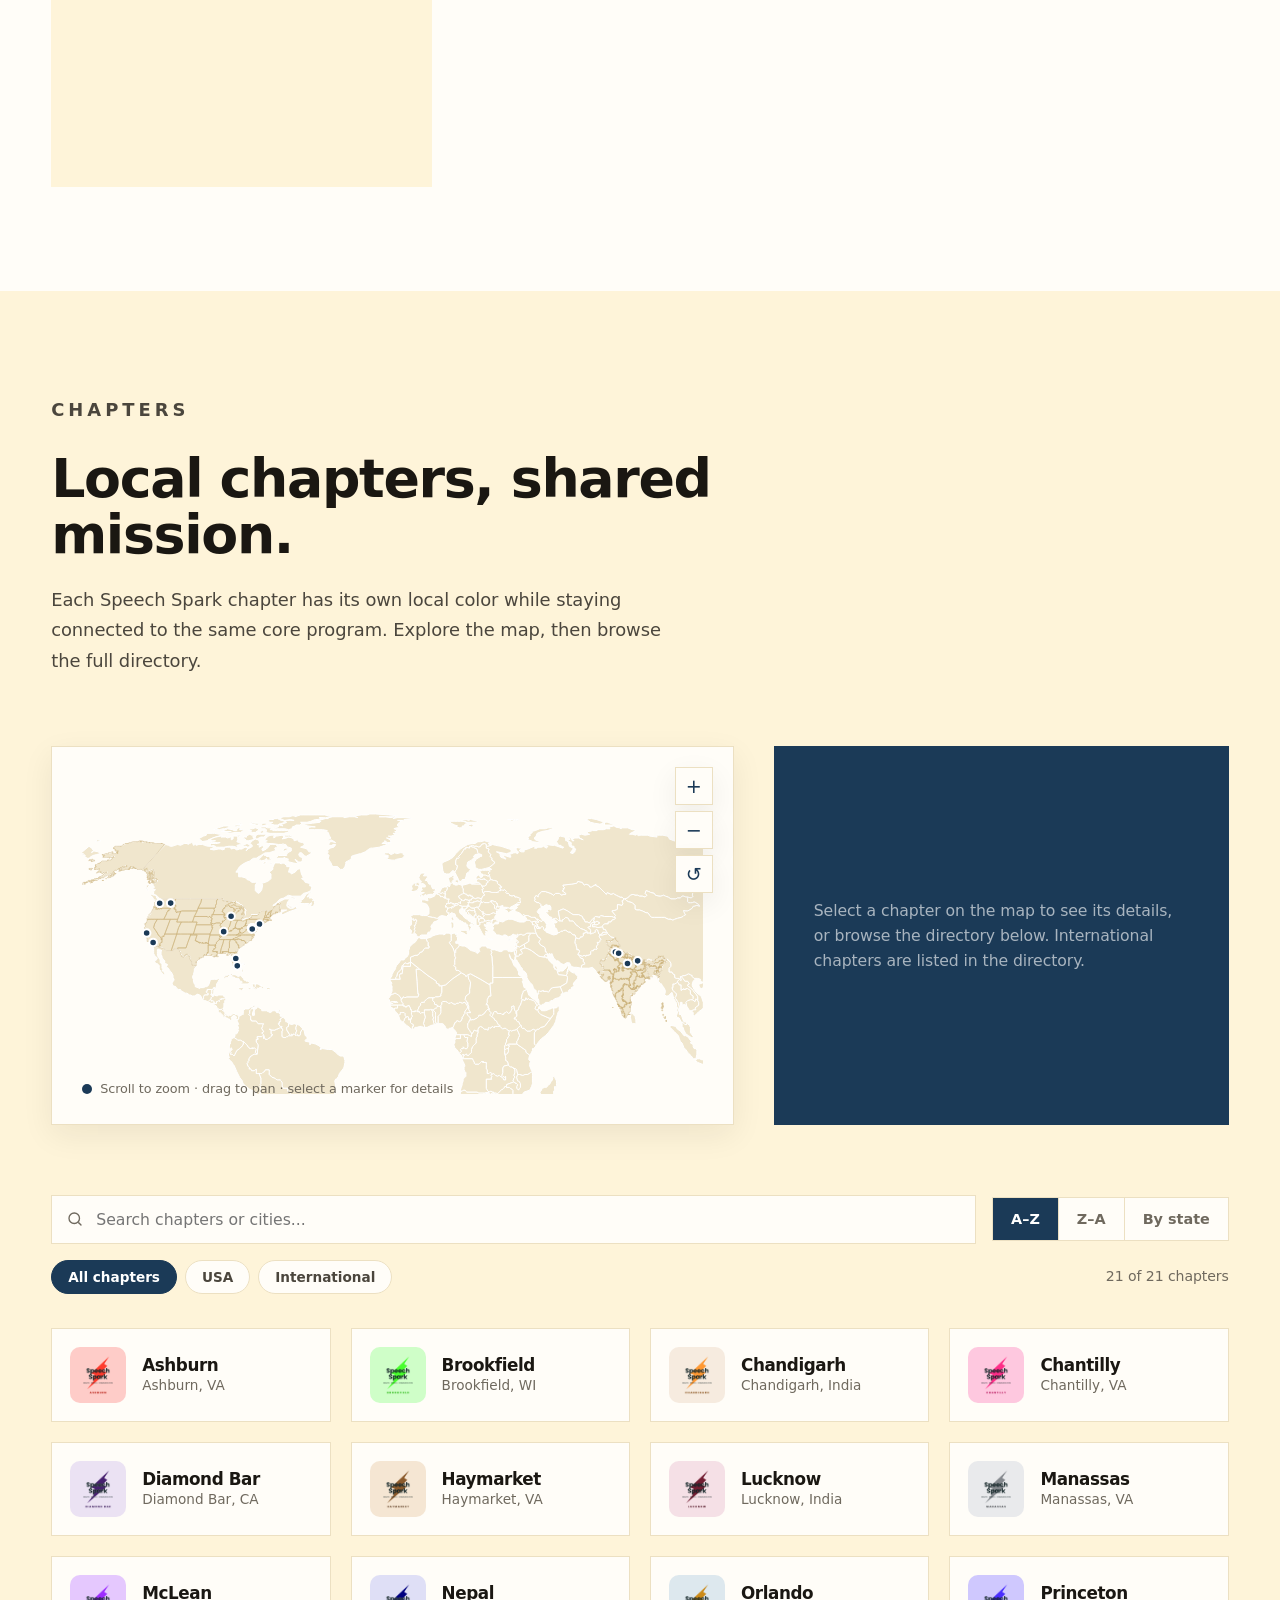
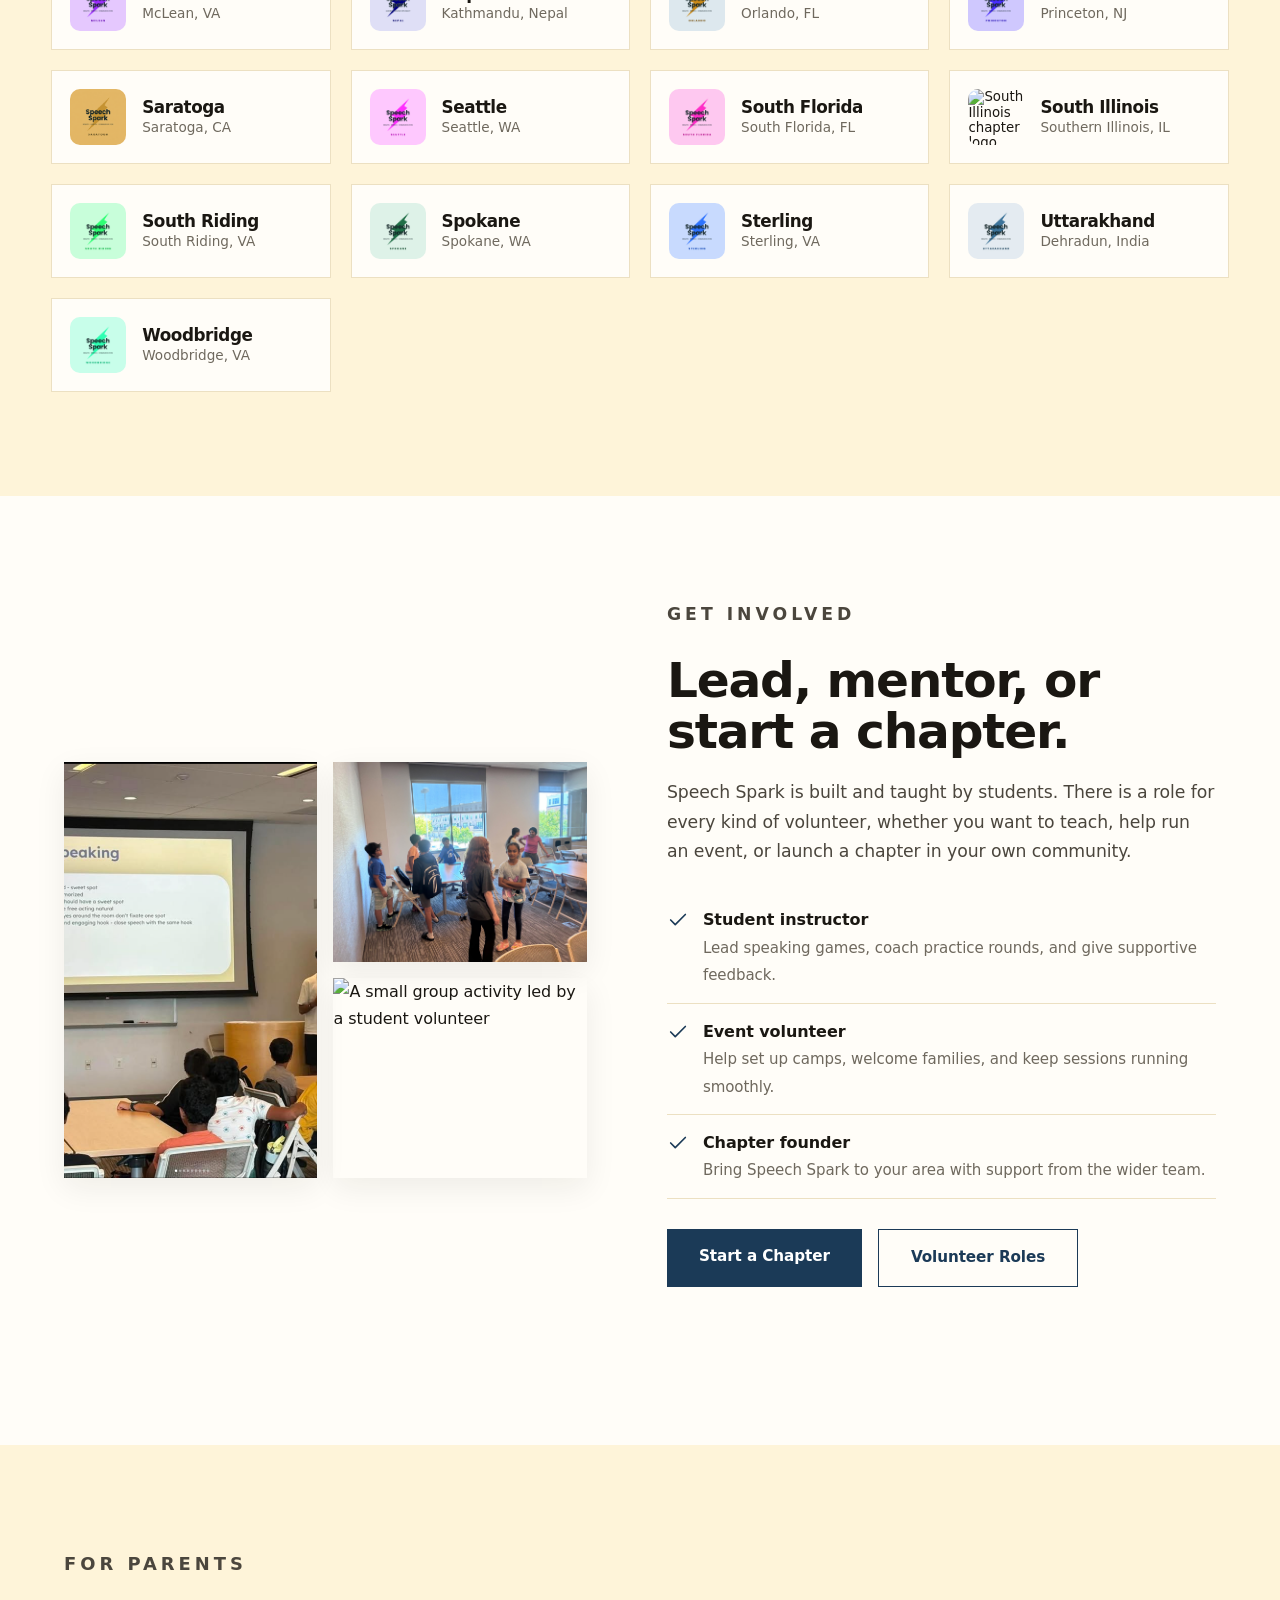
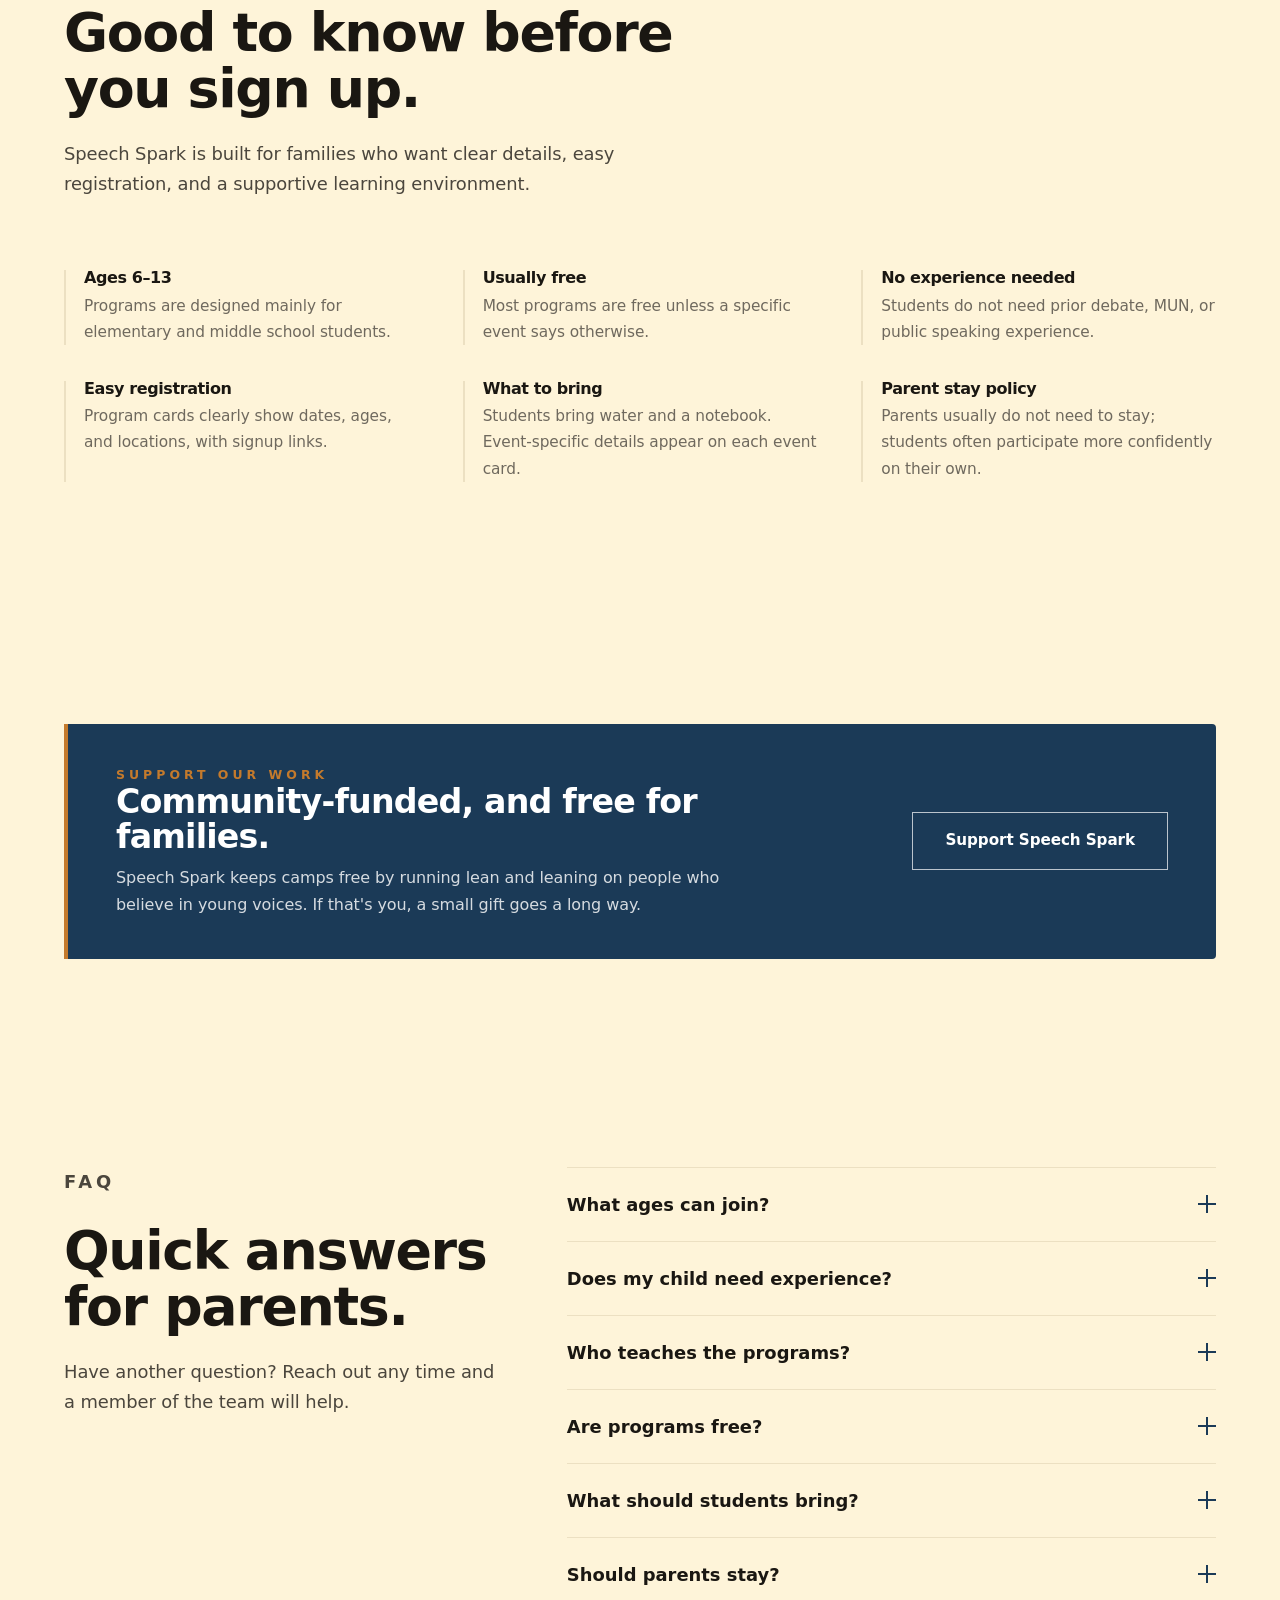
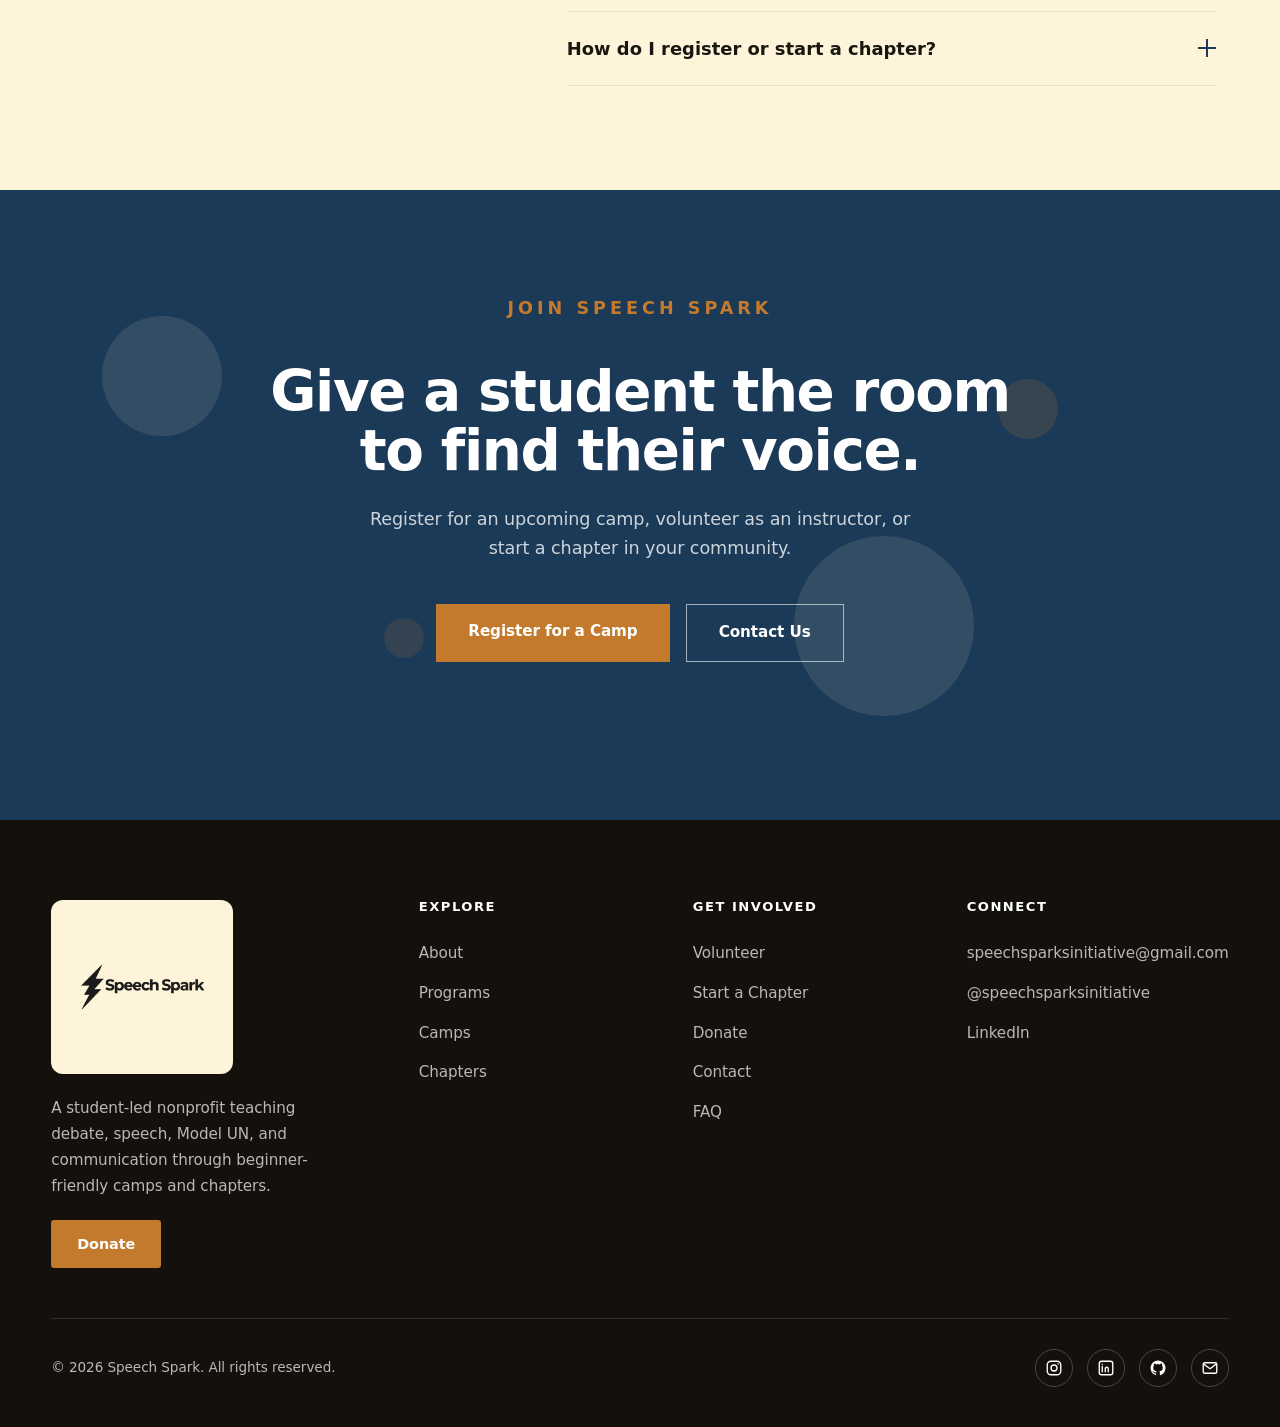
==== commit 164a22af: "added email automation using w3forms" ====
--- a/index.html
+++ b/index.html
@@ -6,14 +6,15 @@
     <title>Speech Spark — Helping Students Speak With Confidence</title>
     <meta name="description" content="Speech Spark is a student-led nonprofit teaching debate, speech, Model UN, and communication to young students through beginner-friendly camps, workshops, and chapters.">
     <meta name="theme-color" content="#fef4d9">
+    <link rel="icon" type="image/png" href="assets/logos/Main.png">
 
     <meta property="og:title" content="Speech Spark">
     <meta property="og:description" content="Student-led camps, workshops, and chapters helping students speak with confidence.">
     <meta property="og:type" content="website">
 
-    <link rel="preconnect" href="https://fonts.googleapis.com">
-    <link rel="preconnect" href="https://fonts.gstatic.com" crossorigin>
-    <link href="https://fonts.googleapis.com/css2?family=Fraunces:ital,opsz,wght@0,9..144,400;0,9..144,500;0,9..144,600;0,9..144,700;1,9..144,500;1,9..144,600&family=Libre+Franklin:wght@300;400;500;600;700&display=swap" rel="stylesheet">
+    <link rel="preconnect" href="https://api.fontshare.com">
+    <link rel="preconnect" href="https://cdn.fontshare.com" crossorigin>
+    <link href="https://api.fontshare.com/v2/css?f[]=satoshi@400,500,700,900&f[]=general-sans@400,500,600,700&display=swap" rel="stylesheet">
 
     <link rel="stylesheet" href="css/style.css">
     <link rel="stylesheet" href="css/animations.css">
@@ -62,7 +63,7 @@
             </div>
             <div class="hero-stats">
                 <div class="stat"><strong>500+</strong><span>Students Taught</span></div>
-                <div class="stat"><strong>21+</strong><span>Chapters</span></div>
+                <div class="stat"><strong>20+</strong><span>Chapters</span></div>
                 <div class="stat"><strong>100%</strong><span>Student-Led</span></div>
             </div>
         </div>
@@ -248,7 +249,7 @@
                     <div class="label">Students Taught</div>
                 </div>
                 <div class="impact-stat">
-                    <div class="num" data-count="21" data-suffix="+">0</div>
+                    <div class="num" data-count="20" data-suffix="+">0</div>
                     <div class="label">Chapters</div>
                 </div>
                 <div class="impact-stat">
@@ -479,7 +480,7 @@
         <div class="wrapper wide">
             <div class="footer-top">
                 <div class="footer-brand">
-                    <img src="assets/logos/Main-light.png" alt="Speech Spark">
+                    <img src="assets/logos/Main.png" alt="Speech Spark">
                     <p>A student-led nonprofit teaching debate, speech, Model UN, and communication through beginner-friendly camps and chapters.</p>
                     <a class="footer-donate" href="https://hcb.hackclub.com/donations/start/speech-spark" target="_blank" rel="noopener">Donate</a>
                 </div>
@@ -502,7 +503,7 @@
                     <h4>Connect</h4>
                     <a href="mailto:speechsparksinitiative@gmail.com">speechsparksinitiative@gmail.com</a>
                     <a href="https://www.instagram.com/speechsparksinitiative/" target="_blank" rel="noopener">@speechsparksinitiative</a>
-                    <a href="https://github.com/Gootam1914/Speech-Spark-Website" target="_blank" rel="noopener">GitHub</a>
+                    <a href="https://www.linkedin.com/company/speech-spark-initiative/" target="_blank" rel="noopener">LinkedIn</a>
                 </div>
             </div>
             <div class="footer-bottom">
--- a/css/style.css
+++ b/css/style.css
@@ -17,8 +17,8 @@
     --shadow: 0 18px 40px rgba(26, 23, 18, 0.10);
     --shadow-soft: 0 10px 30px rgba(26, 23, 18, 0.07);
     --radius: 4px;
-    --serif: "Fraunces", "Iowan Old Style", Georgia, serif;
-    --sans: "Libre Franklin", system-ui, -apple-system, sans-serif;
+    --serif: "Satoshi", "General Sans", system-ui, -apple-system, sans-serif;
+    --sans: "General Sans", "Satoshi", system-ui, -apple-system, sans-serif;
     --wrap: min(90%, 1240px);
     --wrap-wide: min(92%, 1400px);
 }
@@ -38,8 +38,15 @@
     background: var(--cream);
     color: var(--ink);
     line-height: 1.7;
+    font-weight: 500;
+    letter-spacing: -0.005em;
     overflow-x: hidden;
     -webkit-font-smoothing: antialiased;
+}
+
+/* form controls inherit the bolder base weight too */
+input, select, textarea, button {
+    font-weight: 500;
 }
 
 img {
@@ -66,12 +73,12 @@
 
 h1, h2, h3, h4 {
     font-family: var(--serif);
-    font-weight: 600;
-    font-optical-sizing: auto;
-    line-height: 1.06;
-    letter-spacing: -0.2px;
+    font-weight: 700;
+    line-height: 1.04;
+    letter-spacing: -0.025em;
     color: var(--ink);
 }
+
 
 :focus-visible {
     outline: 2px solid var(--navy);
@@ -279,6 +286,11 @@
     color: #fff;
 }
 
+/* the pill button shouldn't get the underline bar the text links use */
+.nav-links a.nav-button::after {
+    display: none;
+}
+
 .nav-toggle {
     display: none;
     width: 44px;
@@ -1200,18 +1212,6 @@
     stroke-width: 3;
 }
 
-.map-marker.selected circle.pulse {
-    opacity: 0;
-}
-
-.map-marker circle.pulse {
-    fill: var(--navy);
-    opacity: 0.3;
-    transform-origin: center;
-    transform-box: fill-box;
-    animation: markerPulse 2.8s ease-out infinite;
-    pointer-events: none;
-}
 
 .map-legend {
     position: absolute;
@@ -2000,6 +2000,10 @@
 .footer-brand img {
     width: 150px;
     margin-bottom: 22px;
+    background: var(--cream);
+    padding: 12px 16px;
+    border-radius: 12px;
+    box-sizing: content-box;
 }
 
 .footer-brand p {
@@ -2238,3 +2242,25 @@
     color: var(--ink-faint);
     margin-top: 16px;
 }
+
+.form-status {
+    margin-top: 16px;
+    font-size: 0.95rem;
+    font-weight: 600;
+}
+
+.form-status:empty {
+    display: none;
+}
+
+.form-status.sending {
+    color: var(--ink-faint);
+}
+
+.form-status.ok {
+    color: #1d7a4d;
+}
+
+.form-status.err {
+    color: #b23b3b;
+}
--- a/css/animations.css
+++ b/css/animations.css
@@ -71,13 +71,6 @@
 .stagger.active > *:nth-child(6) { transition-delay: 0.45s; }
 .stagger.active > *:nth-child(7) { transition-delay: 0.53s; }
 .stagger.active > *:nth-child(8) { transition-delay: 0.61s; }
-
-/* map pin breathing */
-@keyframes markerPulse {
-    0%   { transform: scale(1);   opacity: 0.35; }
-    70%  { transform: scale(3.2); opacity: 0; }
-    100% { transform: scale(3.2); opacity: 0; }
-}
 
 /* hero photo drift on load */
 @keyframes softRise {
